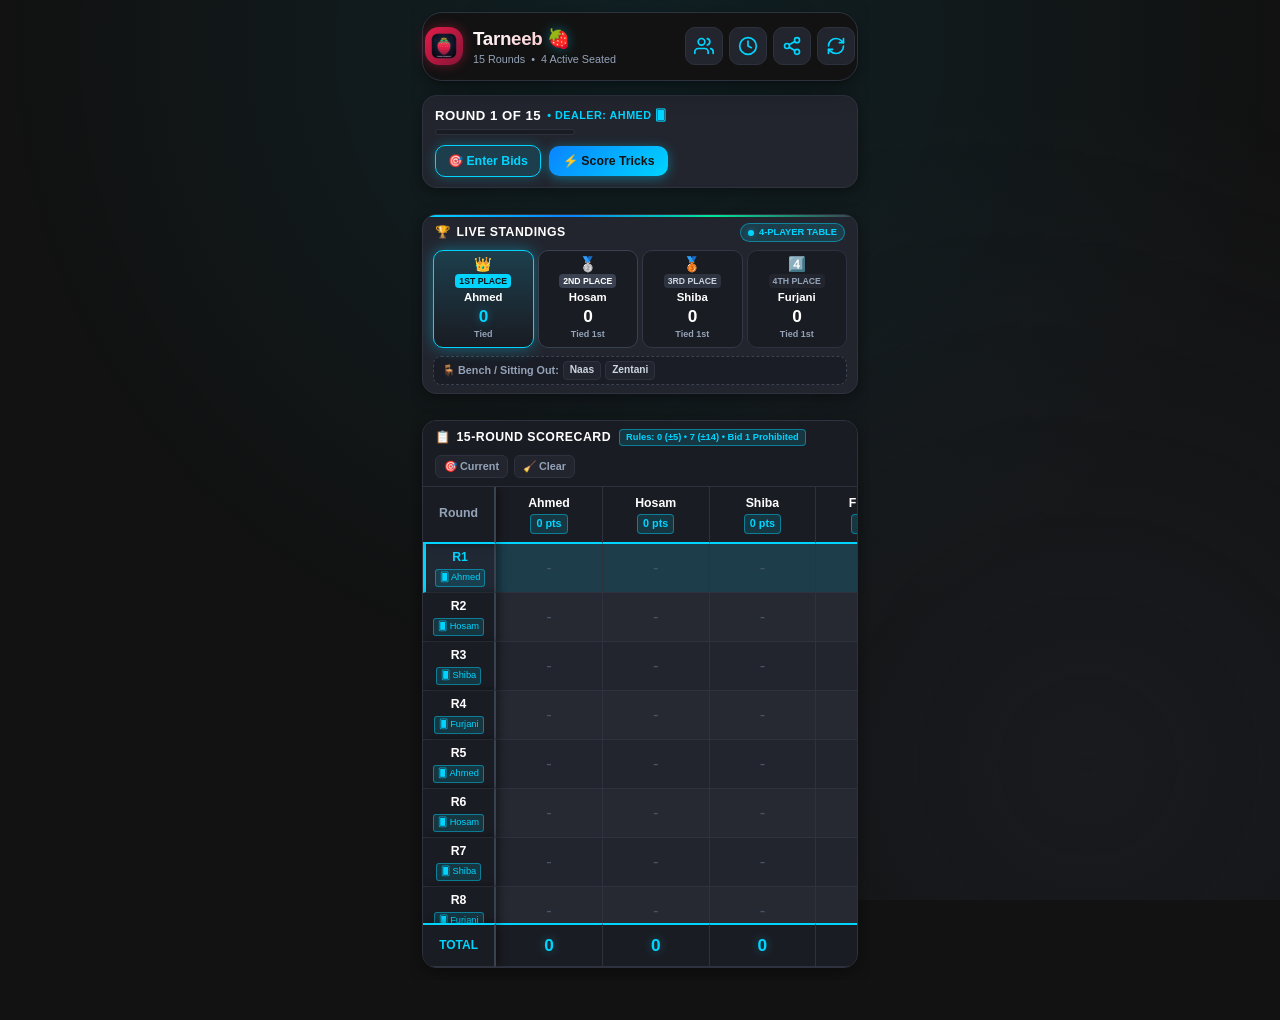
==== public-scoreboard.html @ 37506ef5 "Update public-scoreboard.html (Strawberry Tarneeb PWA & Scoreboard)" ====
<!DOCTYPE html>
<html lang="en">
<head>
  <meta charset="UTF-8">
  <meta name="viewport" content="width=device-width, initial-scale=1.0, maximum-scale=1.0, user-scalable=no, viewport-fit=cover">
  <meta name="theme-color" content="#121212">
  <meta name="description" content="Standalone 24/7 client-side digital scorecard for Strawberry Tarneeb with 4-player active seating, pre-round bidding, and custom Tarneeb scoring rules.">
  
  <!-- Apple Touch & PWA Meta -->
  <meta name="apple-mobile-web-app-capable" content="yes">
  <meta name="apple-mobile-web-app-status-bar-style" content="black-translucent">
  <meta name="apple-mobile-web-app-title" content="Tarneeb 🍓">
  <link rel="apple-touch-icon" href="icon-192.png">
  <link rel="icon" type="image/svg+xml" href="icon.svg">
  <link rel="icon" type="image/png" sizes="192x192" href="icon-192.png">
  <link rel="manifest" href="manifest.webmanifest">
  
  <title>Strawberry Tarneeb — Standalone Scoreboard (24/7)</title>
  <link rel="stylesheet" href="styles.css">
  <link rel="stylesheet" href="public-scoreboard.css">
</head>
<body>

  <!-- Fullscreen Confetti Canvas -->
  <canvas id="confettiCanvas" class="winner-celebration-canvas"></canvas>

  <div class="app-container">

    <!-- ======================================================================
         STANDALONE IN-PERSON SCOREBOARD VIEW
         ====================================================================== -->
    <div id="viewScoreboard" class="mode-view">

      <!-- Top App Header -->
      <header class="app-header">
        <div class="brand-wrapper">
          <div class="brand-icon">
            <img src="icon.svg" alt="Strawberry Tarneeb Logo">
          </div>
          <div>
            <h1 class="brand-title">Tarneeb <span class="brand-strawberry">🍓</span></h1>
            <p class="brand-subtitle">
              <span>15 Rounds</span>
              <span>•</span>
              <span id="playerCountTag">4 Active Players</span>
            </p>
          </div>
        </div>

        <div class="header-actions">
          <button id="btnOpenPlayers" class="btn-icon" title="Roster & Table Selection" aria-label="Roster & Table Selection">
            <svg width="20" height="20" viewBox="0 0 24 24" fill="none" stroke="currentColor" stroke-width="2" stroke-linecap="round" stroke-linejoin="round">
              <path d="M17 21v-2a4 4 0 0 0-4-4H5a4 4 0 0 0-4 4v2"></path>
              <circle cx="9" cy="7" r="4"></circle>
              <path d="M23 21v-2a4 4 0 0 0-3-3.87"></path>
              <path d="M16 3.13a4 4 0 0 1 0 7.75"></path>
            </svg>
          </button>
          <button id="btnOpenHistory" class="btn-icon" title="Match History" aria-label="Match History">
            <svg width="20" height="20" viewBox="0 0 24 24" fill="none" stroke="currentColor" stroke-width="2" stroke-linecap="round" stroke-linejoin="round">
              <circle cx="12" cy="12" r="10"></circle>
              <polyline points="12 6 12 12 16 14"></polyline>
            </svg>
          </button>
          <button id="btnShareGame" class="btn-icon" title="Share Standings" aria-label="Share Standings">
            <svg width="20" height="20" viewBox="0 0 24 24" fill="none" stroke="currentColor" stroke-width="2" stroke-linecap="round" stroke-linejoin="round">
              <circle cx="18" cy="5" r="3"></circle>
              <circle cx="6" cy="12" r="3"></circle>
              <circle cx="18" cy="19" r="3"></circle>
              <line x1="8.59" y1="13.51" x2="15.42" y2="17.49"></line>
              <line x1="15.41" y1="6.51" x2="8.59" y2="10.49"></line>
            </svg>
          </button>
          <button id="btnNewGame" class="btn-icon" style="color: #00D4FF;" title="New Match" aria-label="New Match">
            <svg width="20" height="20" viewBox="0 0 24 24" fill="none" stroke="currentColor" stroke-width="2" stroke-linecap="round" stroke-linejoin="round">
              <path d="M3 12a9 9 0 0 1 9-9 9.75 9.75 0 0 1 6.74 2.74L21 8"></path>
              <path d="M21 3v5h-5"></path>
              <path d="M21 12a9 9 0 0 1-9 9 9.75 9.75 0 0 1-6.74-2.74L3 16"></path>
              <path d="M8 16H3v5"></path>
            </svg>
          </button>
        </div>
      </header>

      <!-- PWA Install Banner -->
      <div id="pwaBanner" class="pwa-banner" style="display: none;">
        <div class="pwa-banner-text">
          <strong>Install Strawberry Tarneeb</strong>
          <span>Add to Home Screen for instant offline play at the card table!</span>
        </div>
        <button id="btnInstallPwa" class="btn-install">Install App</button>
      </div>

      <!-- Status Strip: Progress, Dealer & Fast Round Trigger -->
      <section class="status-strip">
        <div class="progress-info">
          <div class="progress-label">
            <span id="activeRoundLabel">Round 1 of 15</span>
            <span id="dealerInfoTag" style="font-size: 0.72rem; color: #00D4FF; font-weight: normal;">• Dealer: Ahmed 🂠</span>
          </div>
          <div class="progress-bar-wrap">
            <div id="roundProgressBar" class="progress-bar-fill"></div>
          </div>
        </div>
        <div class="strip-actions">
          <button id="btnTriggerBidding" class="btn-bid-action">
            <span>🎯 Enter Bids</span>
          </button>
          <button id="btnTriggerScoring" class="btn-fast-entry">
            <span>⚡ Score Tricks</span>
          </button>
        </div>
      </section>

      <!-- Dynamic Live Leaderboard Card -->
      <section class="leaderboard-card">
        <div class="leaderboard-header">
          <h2 class="card-title">
            <span>🏆</span>
            <span>Live Standings</span>
          </h2>
          <span class="live-indicator">
            <span class="live-dot"></span>
            <span>4-PLAYER TABLE</span>
          </span>
        </div>

        <!-- Top 4 Podium Cards (1st Gold, 2nd Silver, 3rd Bronze, 4th Slate) -->
        <div id="podiumContainer" class="podium-grid four-players">
          <!-- Injected via JavaScript -->
        </div>

        <!-- Bench / Sitting Out Players Strip -->
        <div id="benchContainer" class="bench-strip">
          <!-- Injected via JavaScript -->
        </div>
      </section>

      <!-- Scoreboard Matrix Table Card -->
      <section class="table-card">
        <div class="table-card-header">
          <div style="display: flex; align-items: center; gap: 8px;">
            <h2 class="card-title" style="font-size: 0.88rem;">
              <span>📋</span>
              <span>15-Round Scorecard</span>
            </h2>
            <span class="rules-hint-tag" title="Exact scoring rules: Bid 0 (+5/-5), Bid 7 (+14/-14), Others (+Bid/-Bid)">Rules: 0 (±5) • 7 (±14) • Bid 1 Prohibited</span>
          </div>
          <div class="table-controls">
            <button id="btnScrollToActive" class="btn-subtle" title="Jump to current active round">
              🎯 Current
            </button>
            <button id="btnClearRound" class="btn-subtle" title="Clear scores in active round">
              🧹 Clear
            </button>
          </div>
        </div>

        <div class="table-scroll-wrap scorecard-table-wrapper table-responsive" id="tableScrollContainer">
          <table class="scoreboard-table" id="scoreboardTable">
            <thead>
              <tr id="tableHeaderRow">
                <th class="col-round">Round</th>
                <!-- 4 Active Player columns injected dynamically -->
              </tr>
            </thead>
            <tbody id="tableBody">
              <!-- 15 Rows injected dynamically -->
            </tbody>
            <tfoot>
              <tr id="tableFooterRow">
                <td class="col-round">TOTAL</td>
                <!-- 4 Player sums injected dynamically -->
              </tr>
            </tfoot>
          </table>
        </div>
      </section>

    </div> <!-- /viewScoreboard -->

  </div> <!-- /app-container -->

  <!-- ==========================================================================
       MODAL: Pre-Round Bidding Phase
       ========================================================================== -->
  <div id="modalBidding" class="modal-overlay" role="dialog" aria-modal="true">
    <div class="modal-content modal-bidding-content">
      <div class="modal-header">
        <h3 class="modal-title">
          <span>🎯</span>
          <span id="biddingModalRoundTitle">Round 1 Bidding</span>
        </h3>
        <button class="modal-close" id="btnCloseBiddingModal">&times;</button>
      </div>
      <div class="modal-body">
        <div class="phase-info-banner">
          <div class="phase-dealer-wrap">
            <span class="dealer-crown">🂠</span>
            <span id="biddingModalDealer">Dealer: Ahmed</span>
          </div>
          <div class="phase-note">
            <span class="prohibit-badge">⚠️ Bid 1 is PROHIBITED</span>
            <span>Allowed: 0, or 2 to 13</span>
          </div>
        </div>

        <!-- 4 Active Players Bidding List -->
        <div id="biddingPlayerList" class="bidding-player-list">
          <!-- Injected via JS -->
        </div>
      </div>
      <div class="modal-footer">
        <button id="btnSaveBidsAndPlay" class="btn-primary">Confirm Bids & Play &rarr;</button>
        <button id="btnBiddingDone" class="btn-secondary">Save</button>
      </div>
    </div>
  </div>

  <!-- ==========================================================================
       MODAL: Tricks Entry & Scoring Phase
       ========================================================================== -->
  <div id="modalScoring" class="modal-overlay" role="dialog" aria-modal="true">
    <div class="modal-content">
      <div class="modal-header">
        <h3 class="modal-title">
          <span>⚡</span>
          <span id="scoringModalRoundTitle">Round 1 Tricks & Scoring</span>
        </h3>
        <button class="modal-close" id="btnCloseScoringModal">&times;</button>
      </div>
      <div class="modal-body">
        <!-- Round Switcher Bar -->
        <div class="round-selector-bar">
          <button id="btnPrevRound" class="round-nav-btn" aria-label="Previous Round">&larr;</button>
          <div class="round-selector-title">
            <h3 id="scoringModalRoundNum">Round 1</h3>
            <span id="scoringModalDealer">Dealer: Ahmed 🂠</span>
          </div>
          <button id="btnNextRound" class="round-nav-btn" aria-label="Next Round">&rarr;</button>
        </div>

        <!-- Tricks Counter Strip -->
        <div class="tricks-total-strip">
          <span>Total Tricks Played:</span>
          <span id="tricksTotalBadge" class="tricks-badge num">0 / 13</span>
          <span id="tricksStatusIcon">⏳</span>
        </div>

        <!-- Player Scoring Rows -->
        <div id="scoringPlayerList" class="scoring-player-list">
          <!-- Injected via JS -->
        </div>

        <!-- Quick Numerical Numpad Pills for active focused player -->
        <div class="scoring-help-note">
          <span>Exact Rules: Bid 0 = <strong>±5</strong> • Bid 7 = <strong>±14</strong> • General = <strong>±Bid</strong></span>
        </div>
      </div>
      <div class="modal-footer">
        <button id="btnBackToBidding" class="btn-secondary" style="font-size: 0.82rem;">Edit Bids</button>
        <button id="btnSaveScoring" class="btn-primary">Save & Next Round &rarr;</button>
      </div>
    </div>
  </div>

  <!-- ==========================================================================
       MODAL: Table Roster & 4-Player Selection
       ========================================================================== -->
  <div id="modalPlayers" class="modal-overlay" role="dialog" aria-modal="true">
    <div class="modal-content">
      <div class="modal-header">
        <h3 class="modal-title">
          <span>👥</span>
          <span>Table & Roster (4 Players)</span>
        </h3>
        <button class="modal-close" id="btnClosePlayersModal">&times;</button>
      </div>
      <div class="modal-body">
        <div class="roster-instruction-box">
          <p>
            Choose <strong>exactly 4 active players</strong> seated at the table for this match.
            The remaining players stay on the <strong>Bench / Sitting Out</strong> with their stats preserved.
          </p>
          <div id="activeCounterPill" class="active-counter-pill">
            Active: <span id="activeCountNum">4</span> / 4 Players
          </div>
        </div>

        <!-- Section: Active Table Players -->
        <div class="roster-section-title">
          <span>🂠 Active Table Players (Seated 1 to 4)</span>
        </div>
        <div id="activePlayersList" class="player-list-manage">
          <!-- Injected via JS -->
        </div>

        <!-- Section: Bench Players -->
        <div class="roster-section-title" style="margin-top: 14px;">
          <span>🪑 Sitting Out / Bench (Preserved)</span>
        </div>
        <div id="benchPlayersList" class="player-list-manage">
          <!-- Injected via JS -->
        </div>

        <!-- Add new player to roster -->
        <div class="add-player-box" style="margin-top: 14px;">
          <input type="text" id="newPlayerNameInput" class="player-name-input" placeholder="Add new person to roster..." maxlength="16">
          <button id="btnAddPlayer" class="btn-secondary" style="padding: 8px 14px;">+ Add</button>
        </div>
      </div>
      <div class="modal-footer">
        <button id="btnResetDefaultPlayers" class="btn-secondary" style="font-size: 0.8rem;">Reset Default Group</button>
        <button id="btnSaveRoster" class="btn-primary">Confirm Table (4)</button>
      </div>
    </div>
  </div>

  <!-- ==========================================================================
       MODAL: New Game Confirmation
       ========================================================================== -->
  <div id="modalNewGame" class="modal-overlay" role="dialog" aria-modal="true">
    <div class="modal-content">
      <div class="modal-header">
        <h3 class="modal-title" style="color: #00D4FF;">
          <span>🔄</span>
          <span>Start New Match?</span>
        </h3>
        <button class="modal-close" id="btnCloseNewGameModal">&times;</button>
      </div>
      <div class="modal-body">
        <p style="font-size: 0.9rem; color: #fff; line-height: 1.5;">
          Are you sure you want to start a new 15-round match? You can save the current game to <strong>Match History</strong> before resetting scores.
        </p>
        <label style="display: flex; align-items: center; gap: 8px; font-size: 0.85rem; color: #cbd5e1; cursor: pointer; margin-top: 8px;">
          <input type="checkbox" id="chkArchiveBeforeReset" checked style="width: 18px; height: 18px; accent-color: var(--electric-blue, #00D4FF);">
          <span>Archive current match to Match History</span>
        </label>
        <label style="display: flex; align-items: center; gap: 8px; font-size: 0.85rem; color: #cbd5e1; cursor: pointer;">
          <input type="checkbox" id="chkKeepActivePlayers" checked style="width: 18px; height: 18px; accent-color: var(--electric-blue, #00D4FF);">
          <span>Keep same 4 active players seated</span>
        </label>
      </div>
      <div class="modal-footer">
        <button id="btnConfirmNewGame" class="btn-primary" style="background: linear-gradient(135deg, #0A84FF, #00D4FF); color: #121212;">Start New Match</button>
        <button id="btnCancelNewGame" class="btn-secondary">Cancel</button>
      </div>
    </div>
  </div>

  <!-- ==========================================================================
       MODAL: Match History
       ========================================================================== -->
  <div id="modalHistory" class="modal-overlay" role="dialog" aria-modal="true">
    <div class="modal-content">
      <div class="modal-header">
        <h3 class="modal-title">
          <span>📜</span>
          <span>Match History</span>
        </h3>
        <button class="modal-close" id="btnCloseHistoryModal">&times;</button>
      </div>
      <div class="modal-body">
        <div id="historyListContainer">
          <!-- Injected via JS -->
        </div>
      </div>
      <div class="modal-footer">
        <button id="btnClearAllHistory" class="btn-secondary" style="color: #FF4D6D; border-color: rgba(255, 77, 109, 0.3); font-size: 0.8rem;">Clear All History</button>
        <button id="btnCloseHistoryFooter" class="btn-secondary">Close</button>
      </div>
    </div>
  </div>

  <!-- ==========================================================================
       MODAL: Match Completed Celebration
       ========================================================================== -->
  <div id="modalVictory" class="modal-overlay" role="dialog" aria-modal="true">
    <div class="modal-content" style="text-align: center;">
      <div class="modal-header" style="justify-content: center; position: relative;">
        <h3 class="modal-title" style="color: #00D4FF;">
          <span>🎉 MATCH COMPLETED! 🎉</span>
        </h3>
        <button class="modal-close" id="btnCloseVictoryModal" style="position: absolute; right: 12px;">&times;</button>
      </div>
      <div class="modal-body" style="align-items: center; gap: 14px; padding: 24px 16px;">
        <div style="font-size: 3.5rem; line-height: 1;">👑</div>
        <div>
          <span style="font-size: 0.8rem; text-transform: uppercase; letter-spacing: 1.5px; color: #00D4FF; font-weight: 800;">Strawberry Tarneeb Champion</span>
          <h2 id="victoryWinnerName" style="font-size: 1.8rem; font-weight: 900; color: #fff; margin-top: 4px;">Player Name</h2>
          <p id="victoryScore" style="font-size: 1.2rem; font-weight: 800; color: #00D4FF; margin-top: 2px;">Total Score: 0</p>
        </div>
        <div id="victoryPodiumList" style="width: 100%; display: flex; flex-direction: column; gap: 6px; margin-top: 8px;">
          <!-- Podiums -->
        </div>
      </div>
      <div class="modal-footer">
        <button id="btnVictoryShare" class="btn-primary">📤 Share Result</button>
        <button id="btnVictoryNewGame" class="btn-secondary">Start Next Game</button>
      </div>
    </div>
  </div>

  <!-- Toast Notice -->
  <div id="toastNotice" class="toast-notice">
    <span id="toastIcon">✓</span>
    <span id="toastMessage">Scores saved!</span>
  </div>

  <!-- Scoreboard Engine Script (100% Client-Side LocalStorage) -->
  <script src="app.js"></script>
</body>
</html>
---- styles.css ----
/* ==========================================================================
   Strawberry Tarneeb Scoreboard - Mobile-First Stylesheet
   Theme: Luxury Dark Card Game with Crimson & Strawberry Accents
   Rules: 4-Player Table, Pre-Round Bidding (No 1), Exact Scoring (0: ±5, 7: ±14, General: ±Bid)
   ========================================================================== */

:root {
  --bg-primary: #070b14;
  --bg-secondary: #0e1526;
  --bg-card: #141d33;
  --bg-card-hover: #1a2642;
  --bg-input: #0a0f1d;
  
  --border-subtle: #1e293b;
  --border-glow: rgba(225, 29, 72, 0.35);
  
  --crimson-500: #f43f5e;
  --crimson-600: #e11d48;
  --crimson-700: #be123c;
  --crimson-900: #881337;
  --crimson-glow: rgba(225, 29, 72, 0.4);
  
  --cyan-500: #06b6d4;
  --cyan-600: #0891b2;
  --cyan-glow: rgba(6, 182, 212, 0.35);

  --emerald-500: #10b981;
  --emerald-600: #059669;
  
  --gold-primary: #f59e0b;
  --gold-glow: rgba(245, 158, 11, 0.4);
  --silver-primary: #94a3b8;
  --bronze-primary: #d97706;
  
  --text-white: #f8fafc;
  --text-muted: #94a3b8;
  --text-dim: #64748b;
  
  --radius-sm: 8px;
  --radius-md: 14px;
  --radius-lg: 20px;
  --radius-full: 9999px;
  
  --shadow-card: 0 8px 24px -4px rgba(0, 0, 0, 0.5), 0 2px 6px -2px rgba(0, 0, 0, 0.3);
  --shadow-glow: 0 0 20px rgba(225, 29, 72, 0.25);
  
  --font-family: -apple-system, BlinkMacSystemFont, "Segoe UI", Roboto, "Helvetica Neue", Arial, sans-serif;
  --transition-fast: 0.15s ease;
  --transition-normal: 0.25s ease;
}

* {
  box-sizing: border-box;
  margin: 0;
  padding: 0;
  -webkit-tap-highlight-color: transparent;
}

html, body {
  width: 100%;
  min-height: 100%;
  background-color: var(--bg-primary);
  color: var(--text-white);
  font-family: var(--font-family);
  font-size: 15px;
  line-height: 1.45;
  overflow-x: hidden;
  user-select: none;
  -webkit-user-select: none;
}

/* Card suit background subtle watermark */
body::before {
  content: "";
  position: fixed;
  top: 0;
  left: 0;
  right: 0;
  bottom: 0;
  background-image: radial-gradient(circle at 50% 10%, rgba(225, 29, 72, 0.08) 0%, transparent 60%),
                    radial-gradient(circle at 85% 80%, rgba(30, 41, 59, 0.25) 0%, transparent 50%);
  pointer-events: none;
  z-index: 0;
}

.num, input[type="number"], .score, .rank-badge {
  font-variant-numeric: tabular-nums;
}

/* Container */
.app-container {
  position: relative;
  z-index: 1;
  width: 100%;
  max-width: 480px;
  margin: 0 auto;
  min-height: 100vh;
  padding: 0 0 40px 0;
  display: flex;
  flex-direction: column;
  box-sizing: border-box;
  overflow-x: hidden;
}

/* Mode Views */
.mode-view {
  width: 100%;
  box-sizing: border-box;
}

.mode-view.hidden-mode,
#viewScoreboard[style*="display: none"],
#viewOnlineGame[style*="display: none"] {
  display: none !important;
}

/* Mode 1: Main Scoreboard Container (Vertical Flow) */
#viewScoreboard {
  display: flex;
  flex-direction: column;
  width: 100%;
  max-width: 480px;
  margin: 0 auto;
  min-height: 100vh;
  padding: 12px;
  box-sizing: border-box;
  gap: 14px;
  overflow-x: hidden;
}

/* Mode 2: Online Card Game Container */
#viewOnlineGame {
  display: flex;
  flex-direction: column;
  width: 100%;
  max-width: 480px;
  margin: 0 auto;
  padding: 12px;
  box-sizing: border-box;
  gap: 12px;
  overflow-x: hidden;
}

/* Ensure all child cards stack vertically at 100% width in single scrollable column */
#viewScoreboard > *,
.app-header,
.pwa-banner,
.status-strip,
.leaderboard-card,
.table-card {
  width: 100% !important;
  max-width: 100% !important;
  box-sizing: border-box !important;
  flex-shrink: 0;
  margin-left: 0;
  margin-right: 0;
}

/* Top App Header */
.app-header {
  display: flex;
  align-items: center;
  justify-content: space-between;
  padding: 10px 14px;
  background: var(--bg-card);
  border: 1px solid var(--border-subtle);
  border-radius: var(--radius-lg);
  box-shadow: var(--shadow-card);
  position: relative;
  z-index: 100;
  pointer-events: auto;
}

.brand-wrapper {
  display: flex;
  align-items: center;
  gap: 10px;
}

.brand-icon {
  width: 38px;
  height: 38px;
  display: flex;
  align-items: center;
  justify-content: center;
  background: linear-gradient(135deg, var(--crimson-600), var(--crimson-900));
  border-radius: var(--radius-md);
  box-shadow: 0 0 12px var(--crimson-glow);
}

.brand-icon img {
  width: 26px;
  height: 26px;
}

.brand-title {
  font-size: 1.15rem;
  font-weight: 800;
  letter-spacing: -0.3px;
  background: linear-gradient(135deg, #ffffff, #fda4af);
  -webkit-background-clip: text;
  -webkit-text-fill-color: transparent;
}

.brand-strawberry {
  display: inline-block;
  -webkit-text-fill-color: initial;
  -webkit-background-clip: initial;
  background: none;
  font-style: normal;
}

.brand-subtitle {
  font-size: 0.72rem;
  font-weight: 500;
  color: var(--text-muted);
  display: flex;
  align-items: center;
  gap: 6px;
}

.header-actions {
  display: flex;
  align-items: center;
  gap: 6px;
  flex-shrink: 0;
  position: relative;
  z-index: 101;
  pointer-events: auto;
}

.btn-icon {
  width: 38px;
  height: 38px;
  border-radius: var(--radius-md);
  background: var(--bg-secondary);
  border: 1px solid var(--border-subtle);
  color: var(--text-white);
  display: inline-flex;
  align-items: center;
  justify-content: center;
  cursor: pointer;
  transition: all var(--transition-fast);
}

.btn-icon:hover {
  background: var(--bg-card-hover);
  border-color: var(--crimson-600);
  transform: translateY(-1px);
}

.btn-icon:active {
  transform: translateY(1px);
}

/* Status Strip: Round Progress & Action Buttons */
.status-strip {
  display: flex;
  flex-wrap: wrap;
  align-items: center;
  justify-content: space-between;
  background: linear-gradient(90deg, #161f36, #1a2238);
  border: 1px solid rgba(225, 29, 72, 0.25);
  border-radius: var(--radius-md);
  padding: 10px 14px;
  box-shadow: 0 4px 14px rgba(0,0,0,0.3);
  gap: 10px;
}

.progress-info {
  display: flex;
  flex-direction: column;
  gap: 4px;
  min-width: 170px;
}

.progress-label {
  font-size: 0.78rem;
  font-weight: 700;
  text-transform: uppercase;
  letter-spacing: 0.5px;
  color: var(--crimson-500);
  display: flex;
  align-items: center;
  gap: 6px;
}

.progress-bar-wrap {
  width: 140px;
  height: 6px;
  background: var(--bg-primary);
  border-radius: var(--radius-full);
  overflow: hidden;
}

.progress-bar-fill {
  height: 100%;
  width: 0%;
  background: linear-gradient(90deg, var(--crimson-500), #fb7185);
  border-radius: var(--radius-full);
  transition: width 0.3s ease;
}

.strip-actions {
  display: flex;
  align-items: center;
  gap: 8px;
  flex-wrap: wrap;
}

.btn-bid-action {
  display: inline-flex;
  align-items: center;
  gap: 6px;
  padding: 8px 14px;
  background: linear-gradient(135deg, var(--cyan-600), #0284c7);
  border: 1px solid #7dd3fc55;
  border-radius: var(--radius-full);
  color: #fff;
  font-size: 0.82rem;
  font-weight: 700;
  cursor: pointer;
  box-shadow: 0 0 12px var(--cyan-glow);
  transition: all var(--transition-fast);
}

.btn-bid-action:hover {
  filter: brightness(1.1);
  transform: translateY(-1px);
}

.btn-fast-entry {
  display: inline-flex;
  align-items: center;
  gap: 6px;
  padding: 8px 14px;
  background: linear-gradient(135deg, var(--crimson-600), var(--crimson-700));
  border: 1px solid #fda4af44;
  border-radius: var(--radius-full);
  color: #fff;
  font-size: 0.82rem;
  font-weight: 700;
  cursor: pointer;
  box-shadow: 0 0 14px var(--crimson-glow);
  transition: all var(--transition-fast);
}

.btn-fast-entry:hover {
  filter: brightness(1.1);
  transform: translateY(-1px);
}

/* ==========================================================================
   DYNAMIC LIVE LEADERBOARD (4 PLAYERS + BENCH)
   ========================================================================== */
.leaderboard-card {
  background: var(--bg-card);
  border: 1px solid var(--border-subtle);
  border-radius: var(--radius-lg);
  padding: 14px;
  box-shadow: var(--shadow-card);
  display: flex;
  flex-direction: column;
  gap: 12px;
  position: relative;
  overflow: hidden;
}

.leaderboard-card::before {
  content: "";
  position: absolute;
  top: 0;
  left: 0;
  right: 0;
  height: 3px;
  background: linear-gradient(90deg, #f59e0b, #e11d48, #06b6d4, #10b981);
}

.leaderboard-header {
  display: flex;
  align-items: center;
  justify-content: space-between;
}

.card-title {
  font-size: 0.95rem;
  font-weight: 800;
  text-transform: uppercase;
  letter-spacing: 0.8px;
  color: var(--text-white);
  display: flex;
  align-items: center;
  gap: 6px;
}

.live-indicator {
  display: inline-flex;
  align-items: center;
  gap: 5px;
  font-size: 0.7rem;
  font-weight: 700;
  color: #4ade80;
  background: rgba(34, 197, 94, 0.12);
  border: 1px solid rgba(34, 197, 94, 0.3);
  padding: 2px 8px;
  border-radius: var(--radius-full);
}

.live-dot {
  width: 6px;
  height: 6px;
  background: #22c55e;
  border-radius: 50%;
  animation: pulseDot 1.8s infinite;
}

@keyframes pulseDot {
  0% { opacity: 0.4; transform: scale(0.9); }
  50% { opacity: 1; transform: scale(1.2); }
  100% { opacity: 0.4; transform: scale(0.9); }
}

/* 4-Player Podium Grid */
.podium-grid.four-players {
  display: grid;
  grid-template-columns: repeat(4, 1fr);
  align-items: end;
  gap: 6px;
  padding-top: 4px;
}

@media (max-width: 600px) {
  .podium-grid.four-players {
    grid-template-columns: 1fr 1fr;
    gap: 8px;
  }
}

.podium-item {
  display: flex;
  flex-direction: column;
  align-items: center;
  background: var(--bg-secondary);
  border-radius: var(--radius-md);
  padding: 10px 6px;
  border: 1px solid var(--border-subtle);
  position: relative;
  transition: transform var(--transition-normal);
}

.podium-item.first {
  background: linear-gradient(180deg, #242217 0%, #161c2e 100%);
  border-color: rgba(245, 158, 11, 0.6);
  box-shadow: 0 0 20px var(--gold-glow);
  transform: translateY(-4px);
}

.podium-item.second {
  background: linear-gradient(180deg, #1b212e 0%, #131929 100%);
  border-color: rgba(148, 163, 184, 0.4);
}

.podium-item.third {
  background: linear-gradient(180deg, #231c19 0%, #131929 100%);
  border-color: rgba(217, 119, 6, 0.4);
}

.podium-item.fourth {
  background: linear-gradient(180deg, #151a28 0%, #0d1322 100%);
  border-color: rgba(100, 116, 139, 0.3);
}

.podium-badge {
  font-size: 1.15rem;
  line-height: 1;
  margin-bottom: 4px;
}

.podium-rank-tag {
  font-size: 0.65rem;
  font-weight: 800;
  text-transform: uppercase;
  padding: 2px 7px;
  border-radius: var(--radius-full);
  margin-bottom: 5px;
}

.podium-item.first .podium-rank-tag {
  background: #f59e0b;
  color: #451a03;
}

.podium-item.second .podium-rank-tag {
  background: #94a3b8;
  color: #0f172a;
}

.podium-item.third .podium-rank-tag {
  background: #d97706;
  color: #451a03;
}

.podium-item.fourth .podium-rank-tag {
  background: #475569;
  color: #f1f5f9;
}

.podium-name {
  font-size: 0.9rem;
  font-weight: 700;
  color: #fff;
  text-align: center;
  max-width: 100%;
  white-space: nowrap;
  overflow: hidden;
  text-overflow: ellipsis;
}

.podium-score {
  font-size: 1.35rem;
  font-weight: 900;
  margin-top: 2px;
  letter-spacing: -0.5px;
}

.podium-item.first .podium-score {
  color: #fde047;
}

.podium-item.second .podium-score {
  color: #f1f5f9;
}

.podium-item.third .podium-score {
  color: #fed7aa;
}

.podium-item.fourth .podium-score {
  color: #94a3b8;
}

.podium-gap {
  font-size: 0.65rem;
  font-weight: 600;
  color: var(--text-dim);
  margin-top: 2px;
}

/* Bench Strip */
.bench-strip {
  display: flex;
  align-items: center;
  gap: 8px;
  background: rgba(15, 23, 42, 0.6);
  border: 1px dashed #334155;
  border-radius: var(--radius-md);
  padding: 8px 12px;
  font-size: 0.8rem;
  color: var(--text-muted);
  flex-wrap: wrap;
}

.bench-title {
  font-weight: 700;
  color: #cbd5e1;
  display: flex;
  align-items: center;
  gap: 5px;
}

.bench-pill {
  background: #1e293b;
  border: 1px solid #334155;
  padding: 2px 8px;
  border-radius: var(--radius-full);
  font-weight: 600;
  color: #94a3b8;
}

/* ==========================================================================
   SCOREBOARD MATRIX TABLE
   ========================================================================== */
.table-card {
  background: var(--bg-card);
  border: 1px solid var(--border-subtle);
  border-radius: var(--radius-lg);
  box-shadow: var(--shadow-card);
  overflow: hidden;
  display: flex;
  flex-direction: column;
  min-width: 0;
}

.table-card-header {
  display: flex;
  align-items: center;
  justify-content: space-between;
  padding: 12px 14px;
  border-bottom: 1px solid var(--border-subtle);
  background: var(--bg-secondary);
  flex-wrap: wrap;
  gap: 8px;
}

.rules-hint-tag {
  font-size: 0.68rem;
  background: rgba(225, 29, 72, 0.15);
  border: 1px solid rgba(225, 29, 72, 0.3);
  color: #fda4af;
  padding: 2px 7px;
  border-radius: var(--radius-full);
  font-weight: 600;
}

.table-controls {
  display: flex;
  align-items: center;
  gap: 6px;
}

.btn-subtle {
  font-size: 0.75rem;
  font-weight: 600;
  padding: 5px 10px;
  border-radius: var(--radius-sm);
  background: var(--bg-card);
  color: var(--text-muted);
  border: 1px solid var(--border-subtle);
  cursor: pointer;
  display: inline-flex;
  align-items: center;
  gap: 5px;
}

.btn-subtle:hover {
  color: #fff;
  border-color: var(--crimson-600);
}

.table-scroll-wrap,
.scorecard-table-wrapper,
.table-responsive,
#tableScrollContainer,
#scorecardTableContainer {
  overflow-x: auto !important;
  -webkit-overflow-scrolling: touch;
  max-width: 100% !important;
  display: block;
  width: 100%;
  max-height: 520px;
  overflow-y: auto;
  min-width: 0;
}

.scoreboard-table {
  width: 100%;
  border-collapse: separate;
  border-spacing: 0;
  font-size: 0.85rem;
  min-width: 520px;
}

/* Sticky Header Row */
.scoreboard-table thead th {
  position: sticky;
  top: 0;
  z-index: 10;
  background: #111728;
  color: var(--text-muted);
  font-weight: 700;
  text-align: center;
  padding: 10px 8px;
  border-bottom: 2px solid var(--crimson-700);
  border-right: 1px solid var(--border-subtle);
}

.player-header-wrap {
  display: flex;
  flex-direction: column;
  align-items: center;
  gap: 2px;
}

.player-header-name {
  color: #fff;
  font-weight: 700;
  font-size: 0.92rem;
  white-space: nowrap;
}

.player-header-total {
  font-size: 0.75rem;
  font-weight: 800;
  color: var(--crimson-500);
  background: rgba(225, 29, 72, 0.15);
  padding: 1px 6px;
  border-radius: var(--radius-full);
}

/* Sticky First Column */
.scoreboard-table td.col-round,
.scoreboard-table th.col-round {
  position: sticky;
  left: 0;
  z-index: 8;
  background: #101626;
  width: 82px;
  min-width: 82px;
  max-width: 90px;
  text-align: center;
  border-right: 2px solid var(--border-subtle);
}

.scoreboard-table thead th.col-round {
  z-index: 20;
}

.round-info-cell {
  display: flex;
  flex-direction: column;
  align-items: center;
  justify-content: center;
  gap: 2px;
}

.round-num-label {
  font-weight: 800;
  color: var(--text-white);
  font-size: 0.82rem;
}

.dealer-tag {
  font-size: 0.65rem;
  color: #fbbf24;
  background: rgba(245, 158, 11, 0.15);
  border-radius: 4px;
  padding: 1px 4px;
  white-space: nowrap;
  max-width: 74px;
  overflow: hidden;
  text-overflow: ellipsis;
}

.scoreboard-table tbody tr {
  transition: background-color var(--transition-fast);
}

.scoreboard-table tbody tr:nth-child(even) {
  background-color: rgba(255, 255, 255, 0.015);
}

.scoreboard-table tbody tr:hover {
  background-color: var(--bg-card-hover);
}

.scoreboard-table tbody tr.active-round {
  background-color: rgba(225, 29, 72, 0.12);
}

.scoreboard-table tbody tr.active-round .col-round {
  background-color: #1a1528;
  border-left: 3px solid var(--crimson-500);
}

.scoreboard-table td {
  padding: 6px 4px;
  border-bottom: 1px solid rgba(255, 255, 255, 0.05);
  border-right: 1px solid rgba(255, 255, 255, 0.05);
  text-align: center;
  cursor: pointer;
}

/* Rich Score Cells */
.table-score-cell {
  display: flex;
  flex-direction: column;
  align-items: center;
  justify-content: center;
  min-height: 40px;
  border-radius: var(--radius-sm);
  padding: 4px;
  transition: all var(--transition-fast);
}

.table-score-cell:hover {
  background: rgba(255, 255, 255, 0.05);
}

.cell-score-num {
  font-size: 1.05rem;
  font-weight: 900;
}

.cell-score-num.pos {
  color: #4ade80;
}

.cell-score-num.neg {
  color: #f43f5e;
}

.cell-sub-detail {
  font-size: 0.68rem;
  color: var(--text-dim);
  font-weight: 600;
}

.cell-bid-only {
  font-size: 0.8rem;
  font-weight: 800;
  color: #38bdf8;
  background: rgba(14, 165, 233, 0.15);
  padding: 2px 8px;
  border-radius: var(--radius-full);
}

.cell-empty-dash {
  color: #475569;
  font-size: 1.1rem;
}

/* Sticky Total Footer Row */
.scoreboard-table tfoot td {
  position: sticky;
  bottom: 0;
  z-index: 10;
  background: #12192c;
  color: #fff;
  font-weight: 900;
  padding: 12px 6px;
  border-top: 2px solid var(--crimson-600);
  border-right: 1px solid var(--border-subtle);
}

.scoreboard-table tfoot td.col-round {
  z-index: 20;
  color: var(--crimson-500);
  font-size: 0.85rem;
}

.footer-total-score {
  font-size: 1.2rem;
  color: #fde047;
  font-weight: 900;
}

/* ==========================================================================
   MODALS: BIDDING & SCORING
   ========================================================================== */
.modal-overlay {
  position: fixed;
  top: 0;
  left: 0;
  right: 0;
  bottom: 0;
  background: rgba(3, 7, 18, 0.85);
  backdrop-filter: blur(6px);
  -webkit-backdrop-filter: blur(6px);
  z-index: 100;
  display: flex;
  align-items: flex-end;
  justify-content: center;
  opacity: 0;
  pointer-events: none;
  transition: opacity var(--transition-normal);
}

.modal-overlay.open {
  opacity: 1;
  pointer-events: auto;
}

.modal-content {
  background: var(--bg-card);
  width: 100%;
  max-width: 580px;
  border-radius: var(--radius-lg) var(--radius-lg) 0 0;
  border: 1px solid var(--border-subtle);
  border-bottom: none;
  box-shadow: 0 -10px 40px rgba(0,0,0,0.7);
  max-height: 90vh;
  display: flex;
  flex-direction: column;
  transform: translateY(100%);
  transition: transform var(--transition-normal);
}

@media (min-width: 640px) {
  .modal-overlay {
    align-items: center;
    padding: 20px;
  }
  .modal-content {
    border-radius: var(--radius-lg);
    border-bottom: 1px solid var(--border-subtle);
    transform: scale(0.95);
  }
  .modal-overlay.open .modal-content {
    transform: scale(1);
  }
}

.modal-overlay.open .modal-content {
  transform: translateY(0);
}

.modal-header {
  padding: 14px 18px;
  display: flex;
  align-items: center;
  justify-content: space-between;
  border-bottom: 1px solid var(--border-subtle);
  background: var(--bg-secondary);
}

.modal-title {
  font-size: 1.1rem;
  font-weight: 800;
  color: #fff;
  display: flex;
  align-items: center;
  gap: 8px;
}

.modal-close {
  background: none;
  border: none;
  color: var(--text-muted);
  font-size: 1.5rem;
  cursor: pointer;
  padding: 4px 8px;
}

.modal-body {
  padding: 16px;
  overflow-y: auto;
  overflow-x: hidden;
  display: flex;
  flex-direction: column;
  gap: 14px;
}

.modal-footer {
  padding: 12px 16px;
  background: var(--bg-secondary);
  border-top: 1px solid var(--border-subtle);
  display: flex;
  align-items: center;
  justify-content: space-between;
  gap: 10px;
}

.btn-primary {
  flex: 1;
  padding: 12px 18px;
  background: linear-gradient(135deg, var(--crimson-600), var(--crimson-700));
  border: none;
  border-radius: var(--radius-md);
  color: #fff;
  font-size: 0.95rem;
  font-weight: 700;
  cursor: pointer;
  box-shadow: 0 4px 14px var(--crimson-glow);
  text-align: center;
}

.btn-secondary {
  padding: 12px 18px;
  background: var(--bg-card);
  border: 1px solid var(--border-subtle);
  border-radius: var(--radius-md);
  color: var(--text-white);
  font-size: 0.95rem;
  font-weight: 600;
  cursor: pointer;
}

/* Bidding Modal Specifics */
.phase-info-banner {
  display: flex;
  align-items: center;
  justify-content: space-between;
  background: var(--bg-secondary);
  border: 1px solid var(--border-subtle);
  border-radius: var(--radius-md);
  padding: 8px 12px;
  gap: 8px;
  flex-wrap: wrap;
}

.phase-dealer-wrap {
  display: flex;
  align-items: center;
  gap: 6px;
  font-size: 0.85rem;
  font-weight: 700;
  color: #fbbf24;
}

.phase-note {
  display: flex;
  align-items: center;
  gap: 6px;
  font-size: 0.75rem;
  color: var(--text-muted);
}

.prohibit-badge {
  background: rgba(239, 68, 68, 0.15);
  border: 1px solid rgba(239, 68, 68, 0.4);
  color: #f87171;
  font-weight: 800;
  padding: 2px 6px;
  border-radius: 4px;
}

.bidding-player-list {
  display: flex;
  flex-direction: column;
  gap: 12px;
}

.bidding-player-card {
  background: var(--bg-secondary);
  border: 1px solid var(--border-subtle);
  border-radius: var(--radius-md);
  padding: 10px 12px;
  display: flex;
  flex-direction: column;
  gap: 8px;
}

.bidding-player-card.is-dealer {
  border-color: rgba(245, 158, 11, 0.45);
  background: linear-gradient(90deg, #1b2135, #211c2a);
}

.bidding-card-header {
  display: flex;
  align-items: center;
  justify-content: space-between;
}

.bidding-card-name {
  font-size: 0.95rem;
  font-weight: 700;
  color: #fff;
  display: flex;
  align-items: center;
  gap: 6px;
}

.bidding-current-val {
  font-size: 0.82rem;
  font-weight: 800;
  color: #38bdf8;
  background: rgba(14, 165, 233, 0.15);
  padding: 2px 8px;
  border-radius: var(--radius-full);
}

.bid-buttons-grid {
  display: flex;
  flex-wrap: wrap;
  gap: 6px;
}

.bid-btn {
  width: 38px;
  height: 38px;
  border-radius: var(--radius-sm);
  background: var(--bg-card);
  border: 1px solid var(--border-subtle);
  color: #fff;
  font-weight: 800;
  font-size: 0.95rem;
  cursor: pointer;
  display: flex;
  align-items: center;
  justify-content: center;
  transition: all var(--transition-fast);
}

.bid-btn:hover {
  background: var(--bg-card-hover);
  border-color: var(--cyan-500);
}

.bid-btn.bid-0 {
  color: #34d399;
}

.bid-btn.bid-7 {
  color: #fde047;
}

.bid-btn.active {
  background: var(--cyan-600);
  border-color: #38bdf8;
  box-shadow: 0 0 10px var(--cyan-glow);
  color: #fff;
}

.bid-btn.active.bid-0 {
  background: var(--emerald-600);
  border-color: #34d399;
  box-shadow: 0 0 10px rgba(16, 185, 129, 0.4);
}

.bid-btn.active.bid-7 {
  background: #ca8a04;
  border-color: #fde047;
  box-shadow: 0 0 12px var(--gold-glow);
}

/* Scoring Phase Modal */
.round-selector-bar {
  display: flex;
  align-items: center;
  justify-content: space-between;
  background: var(--bg-secondary);
  border: 1px solid var(--border-subtle);
  border-radius: var(--radius-md);
  padding: 6px 10px;
}

.round-nav-btn {
  background: var(--bg-card);
  border: 1px solid var(--border-subtle);
  color: #fff;
  border-radius: var(--radius-sm);
  width: 36px;
  height: 36px;
  display: flex;
  align-items: center;
  justify-content: center;
  font-size: 1.1rem;
  cursor: pointer;
}

.round-selector-title {
  text-align: center;
}

.round-selector-title h3 {
  font-size: 1.1rem;
  font-weight: 800;
  color: #fff;
}

.round-selector-title span {
  font-size: 0.75rem;
  color: #fbbf24;
}

.tricks-total-strip {
  display: flex;
  align-items: center;
  justify-content: center;
  gap: 8px;
  background: var(--bg-secondary);
  border: 1px solid var(--border-subtle);
  border-radius: var(--radius-sm);
  padding: 6px 10px;
  font-size: 0.85rem;
  font-weight: 700;
}

.tricks-badge {
  padding: 2px 8px;
  border-radius: var(--radius-full);
  font-size: 0.85rem;
  background: #1e293b;
  color: #fbbf24;
}

.tricks-badge.valid {
  background: rgba(16, 185, 129, 0.2);
  color: #34d399;
  border: 1px solid rgba(16, 185, 129, 0.4);
}

.scoring-player-list {
  display: flex;
  flex-direction: column;
  gap: 10px;
}

.scoring-player-card {
  display: flex;
  align-items: center;
  justify-content: space-between;
  background: var(--bg-secondary);
  border: 1px solid var(--border-subtle);
  border-radius: var(--radius-md);
  padding: 10px 12px;
  gap: 10px;
}

.scoring-player-info {
  display: flex;
  flex-direction: column;
  gap: 3px;
  min-width: 100px;
}

.scoring-player-name {
  font-size: 0.95rem;
  font-weight: 700;
  color: #fff;
}

.scoring-bid-badge {
  font-size: 0.72rem;
  font-weight: 800;
  color: #38bdf8;
  background: rgba(14, 165, 233, 0.15);
  padding: 1px 6px;
  border-radius: 4px;
  align-self: flex-start;
}

.scoring-player-controls {
  display: flex;
  align-items: center;
  gap: 8px;
}

.btn-step {
  width: 38px;
  height: 38px;
  background: var(--bg-card);
  border: 1px solid var(--border-subtle);
  border-radius: var(--radius-sm);
  color: #fff;
  font-size: 1.2rem;
  font-weight: 700;
  display: flex;
  align-items: center;
  justify-content: center;
  cursor: pointer;
  transition: all var(--transition-fast);
}

.btn-step:active {
  background: var(--crimson-700);
}

.tricks-input-box {
  width: 58px;
  height: 40px;
  background: var(--bg-input);
  border: 1px solid var(--border-subtle);
  border-radius: var(--radius-sm);
  color: #fff;
  font-size: 1.2rem;
  font-weight: 800;
  text-align: center;
  outline: none;
}

.scoring-live-preview {
  min-width: 65px;
  text-align: right;
  display: flex;
  flex-direction: column;
  align-items: flex-end;
}

.score-badge-live {
  font-size: 1.05rem;
  font-weight: 900;
  padding: 2px 6px;
  border-radius: 4px;
}

.score-badge-live.pos {
  color: #34d399;
  background: rgba(16, 185, 129, 0.15);
}

.score-badge-live.neg {
  color: #f87171;
  background: rgba(239, 68, 68, 0.15);
}

.scoring-help-note {
  font-size: 0.72rem;
  color: var(--text-dim);
  text-align: center;
  padding: 4px;
}

/* ==========================================================================
   ROSTER & 4-PLAYER MANAGEMENT
   ========================================================================== */
.roster-instruction-box {
  background: rgba(15, 23, 42, 0.8);
  border: 1px solid var(--border-subtle);
  border-radius: var(--radius-md);
  padding: 10px 12px;
  font-size: 0.82rem;
  color: var(--text-muted);
  display: flex;
  flex-direction: column;
  gap: 8px;
}

.active-counter-pill {
  font-size: 0.8rem;
  font-weight: 800;
  color: #fbbf24;
  background: rgba(245, 158, 11, 0.15);
  border: 1px solid rgba(245, 158, 11, 0.3);
  padding: 3px 10px;
  border-radius: var(--radius-full);
  align-self: flex-start;
}

.active-counter-pill.valid {
  color: #34d399;
  background: rgba(16, 185, 129, 0.15);
  border-color: rgba(16, 185, 129, 0.3);
}

.roster-section-title {
  font-size: 0.82rem;
  font-weight: 800;
  text-transform: uppercase;
  letter-spacing: 0.5px;
  color: #cbd5e1;
  padding-bottom: 4px;
  border-bottom: 1px solid rgba(255, 255, 255, 0.08);
}

.player-list-manage {
  display: flex;
  flex-direction: column;
  gap: 8px;
  width: 100%;
  box-sizing: border-box;
}

.player-manage-row {
  display: flex;
  align-items: center;
  gap: 8px;
  background: var(--bg-secondary);
  padding: 8px 10px;
  border-radius: var(--radius-md);
  border: 1px solid var(--border-subtle);
  width: 100%;
  max-width: 100%;
  box-sizing: border-box;
}

.player-manage-row.is-active-seated {
  border-color: rgba(16, 185, 129, 0.4);
  background: linear-gradient(90deg, #13242b, #111e30);
}

.player-manage-row.is-bench {
  border-color: #334155;
  opacity: 0.85;
}

.player-manage-row > span {
  flex-shrink: 0;
}

.player-name-input {
  flex: 1;
  min-width: 0;
  width: 0;
  background: var(--bg-input);
  border: 1px solid var(--border-subtle);
  border-radius: var(--radius-sm);
  color: #fff;
  font-size: 0.88rem;
  font-weight: 600;
  padding: 6px 8px;
  outline: none;
  box-sizing: border-box;
}

.player-name-input:focus {
  border-color: var(--crimson-500);
}

.btn-toggle-seat {
  padding: 5px 8px;
  border-radius: var(--radius-sm);
  font-size: 0.72rem;
  font-weight: 700;
  cursor: pointer;
  white-space: nowrap;
  border: 1px solid transparent;
  flex-shrink: 0;
}

.btn-toggle-seat.to-bench {
  background: rgba(239, 68, 68, 0.15);
  border-color: rgba(239, 68, 68, 0.3);
  color: #f87171;
}

.btn-toggle-seat.to-table {
  background: rgba(16, 185, 129, 0.15);
  border-color: rgba(16, 185, 129, 0.3);
  color: #34d399;
}

.btn-del-player {
  width: 28px;
  height: 28px;
  border-radius: var(--radius-sm);
  background: rgba(239, 68, 68, 0.12);
  border: 1px solid rgba(239, 68, 68, 0.25);
  color: #ef4444;
  cursor: pointer;
  display: flex;
  align-items: center;
  justify-content: center;
  flex-shrink: 0;
  font-size: 1.1rem;
}
  color: #ef4444;
  cursor: pointer;
  display: flex;
  align-items: center;
  justify-content: center;
}

.add-player-box {
  display: flex;
  align-items: center;
  gap: 8px;
}

/* Match History */
.history-empty {
  text-align: center;
  padding: 30px 10px;
  color: var(--text-dim);
}

.history-card-item {
  background: var(--bg-secondary);
  border: 1px solid var(--border-subtle);
  border-radius: var(--radius-md);
  padding: 12px;
  display: flex;
  flex-direction: column;
  gap: 8px;
}

.history-meta {
  display: flex;
  align-items: center;
  justify-content: space-between;
  font-size: 0.75rem;
  color: var(--text-dim);
  border-bottom: 1px solid rgba(255, 255, 255, 0.05);
  padding-bottom: 6px;
}

.history-winner-banner {
  display: flex;
  align-items: center;
  gap: 8px;
  font-size: 0.95rem;
  font-weight: 700;
  color: #fde047;
}

.history-standings-mini {
  display: flex;
  flex-wrap: wrap;
  gap: 6px;
}

.history-pill {
  font-size: 0.75rem;
  padding: 3px 8px;
  border-radius: var(--radius-full);
  background: var(--bg-card);
  border: 1px solid var(--border-subtle);
  color: var(--text-white);
}

/* Toast & Celebrations */
.toast-notice {
  position: fixed;
  bottom: 24px;
  left: 50%;
  transform: translateX(-50%) translateY(100px);
  background: #1e293b;
  border: 1px solid var(--crimson-500);
  color: #fff;
  padding: 10px 20px;
  border-radius: var(--radius-full);
  font-size: 0.85rem;
  font-weight: 600;
  box-shadow: 0 10px 25px rgba(0,0,0,0.6);
  z-index: 200;
  opacity: 0;
  transition: all 0.3s cubic-bezier(0.16, 1, 0.3, 1);
  pointer-events: none;
  display: flex;
  align-items: center;
  gap: 8px;
}

.toast-notice.show {
  transform: translateX(-50%) translateY(0);
  opacity: 1;
}

.pwa-banner {
  background: linear-gradient(135deg, #1e1b4b, #2b112c);
  border: 1px solid rgba(225, 29, 72, 0.4);
  border-radius: var(--radius-md);
  padding: 10px 14px;
  display: flex;
  align-items: center;
  justify-content: space-between;
  gap: 12px;
  box-shadow: 0 4px 16px rgba(225, 29, 72, 0.2);
  width: 100%;
  max-width: 100%;
  box-sizing: border-box;
  flex-shrink: 0;
  margin: 0;
}

.pwa-banner-text {
  flex: 1 1 auto;
  min-width: 0;
  font-size: 0.8rem;
  color: #f1f5f9;
  line-height: 1.35;
}

.pwa-banner-text strong {
  color: #fda4af;
  display: block;
  font-size: 0.85rem;
  margin-bottom: 2px;
}

.pwa-banner-text span {
  display: block;
  font-size: 0.75rem;
  color: var(--text-muted);
}

.btn-install {
  flex-shrink: 0;
  padding: 8px 14px;
  background: var(--crimson-600);
  border: none;
  border-radius: var(--radius-full);
  color: #fff;
  font-size: 0.78rem;
  font-weight: 700;
  cursor: pointer;
  white-space: nowrap;
  box-shadow: 0 2px 8px rgba(0, 0, 0, 0.3);
  transition: all var(--transition-fast);
}

.btn-install:hover {
  background: var(--crimson-500);
  transform: translateY(-1px);
}

.winner-celebration-canvas {
  position: fixed;
  top: 0;
  left: 0;
  width: 100%;
  height: 100%;
  pointer-events: none;
  z-index: 150;
}

/* ==========================================================================
   MODE SELECTOR NAVIGATION BAR (PERSISTENT AT TOP)
   ========================================================================== */
.mode-navigation-bar {
  display: flex;
  width: 100%;
  max-width: 480px;
  margin: 6px auto 8px auto;
  background: var(--bg-card);
  border: 1px solid var(--border-subtle);
  border-radius: var(--radius-full);
  padding: 3px;
  gap: 4px;
  box-shadow: var(--shadow-card);
  box-sizing: border-box;
}

.mode-nav-btn {
  flex: 1;
  display: flex;
  align-items: center;
  justify-content: center;
  gap: 5px;
  padding: 7px 10px;
  background: transparent;
  border: 1px solid transparent;
  border-radius: var(--radius-full);
  color: var(--text-muted);
  font-size: 0.8rem;
  font-weight: 700;
  cursor: pointer;
  white-space: nowrap;
  text-decoration: none;
  transition: all var(--transition-fast);
}

.mode-nav-btn:hover {
  color: var(--text-white);
  background: rgba(255, 255, 255, 0.05);
}

.mode-nav-btn.active {
  background: linear-gradient(135deg, var(--crimson-600), var(--crimson-700));
  color: #fff;
  border-color: rgba(255, 255, 255, 0.2);
  box-shadow: 0 4px 12px var(--crimson-glow);
}

.mode-nav-icon {
  font-size: 0.95rem;
}

/* ==========================================================================
   ONLINE CARD GAME (MODE 2)
   ========================================================================== */
.mode-view.online-game-view {
  position: fixed;
  inset: 0;
  width: 100vw;
  height: 100vh;
  height: 100dvh;
  max-width: 100vw;
  margin: 0;
  padding: 0;
  overflow: hidden;
  display: flex;
  flex-direction: column;
  background: radial-gradient(circle at 50% 50%, #064e3b 0%, #022c22 75%, #011913 100%);
  z-index: 50;
  box-sizing: border-box;
  user-select: none;
  -webkit-user-select: none;
  touch-action: manipulation;
}

.online-header-strip {
  position: fixed !important;
  top: 0 !important;
  left: 0 !important;
  right: 0 !important;
  height: 44px !important;
  z-index: 100 !important;
  display: flex !important;
  align-items: center !important;
  justify-content: space-between !important;
  padding: 0 10px !important;
  width: 100% !important;
  box-sizing: border-box !important;
  overflow: hidden !important;
  background: linear-gradient(180deg, rgba(2, 28, 22, 0.98) 0%, rgba(2, 28, 22, 0.92) 80%, rgba(2, 28, 22, 0.6) 100%);
  border-bottom: 1px solid rgba(255, 255, 255, 0.08);
  box-shadow: 0 4px 16px rgba(0, 0, 0, 0.4);
  backdrop-filter: blur(8px);
  -webkit-backdrop-filter: blur(8px);
  pointer-events: none;
}

.unified-header-box {
  display: flex !important;
  align-items: center !important;
  gap: 5px !important;
  background: rgba(15, 23, 42, 0.85) !important;
  border: 1px solid rgba(255, 255, 255, 0.12) !important;
  border-radius: var(--radius-full) !important;
  padding: 3px 8px !important;
  font-size: 0.72rem !important;
  font-weight: 700 !important;
  color: #e2e8f0 !important;
  pointer-events: auto !important;
  white-space: nowrap !important;
  max-width: calc(100vw - 86px) !important;
  overflow: hidden !important;
  text-overflow: ellipsis !important;
  line-height: 1.2 !important;
}

.header-brand-tag {
  font-size: 0.82rem !important;
  display: inline-flex !important;
  align-items: center !important;
  line-height: 1 !important;
}

.header-sep {
  color: rgba(255, 255, 255, 0.35) !important;
  font-weight: 400 !important;
  font-size: 0.68rem !important;
}

.header-round-tag {
  color: #38bdf8 !important;
  font-weight: 800 !important;
  font-size: 0.72rem !important;
}

.header-dealer-btn {
  background: transparent !important;
  border: none !important;
  color: #facc15 !important;
  font-size: 0.72rem !important;
  font-weight: 800 !important;
  cursor: pointer !important;
  padding: 0 !important;
  display: inline-flex !important;
  align-items: center !important;
  gap: 2px !important;
  line-height: 1.2 !important;
}

.header-dealer-btn:hover {
  color: #fde047 !important;
  text-decoration: underline !important;
}

.header-phase-tag,
.header-role-tag,
#onlineUserRoleBadge,
#onlinePhaseInfo {
  display: none !important;
}

.header-menu-btn {
  pointer-events: auto !important;
  z-index: 9999 !important;
  font-size: 0.75rem !important;
  padding: 3px 9px !important;
  height: 28px !important;
  min-height: 28px !important;
  flex-shrink: 0 !important;
  display: inline-flex !important;
  align-items: center !important;
  justify-content: center !important;
}

.online-meta-wrap {
  display: flex;
  align-items: center;
  gap: 6px;
  flex-wrap: nowrap;
  overflow-x: auto;
  scrollbar-width: none;
  -webkit-overflow-scrolling: touch;
  flex: 1 1 auto;
  min-width: 0;
  pointer-events: auto;
  padding-right: 6px;
}

.online-meta-wrap::-webkit-scrollbar {
  display: none;
}

/* Dedicated Game Controls Section (Matches Live Scores Look) */
.online-controls-panel {
  margin-top: 6px;
}

.online-controls-grid {
  display: grid;
  grid-template-columns: 1fr 1fr;
  gap: 10px;
  width: 100%;
  box-sizing: border-box;
}

#btnFillBots { grid-column: 1; grid-row: 1; }
#btnChangeDealer { grid-column: 1; grid-row: 2; }
#btnMatchHistory { grid-column: 1; grid-row: 3; }

#btnLeaveActiveGame { grid-column: 2; grid-row: 1; }
#btnSwitchIdentity { grid-column: 2; grid-row: 2; }
#btnSwitchName { grid-column: 2; grid-row: 3; }

.online-control-btn {
  display: flex;
  align-items: center;
  justify-content: center;
  gap: 8px;
  width: 100%;
  min-height: 48px;
  padding: 12px 14px;
  font-size: 0.88rem;
  font-weight: 750;
  border-radius: var(--radius-md);
  cursor: pointer;
  white-space: nowrap;
  box-sizing: border-box;
  transition: all var(--transition-fast);
  text-align: center;
  border-width: 1.5px;
  border-style: solid;
  touch-action: manipulation;
  -webkit-tap-highlight-color: transparent;
  user-select: none;
}

.online-control-btn.fill-bots-btn {
  background: rgba(16, 185, 129, 0.16);
  border-color: rgba(52, 211, 153, 0.45);
  color: #6ee7b7;
}

.online-control-btn.fill-bots-btn:hover {
  background: rgba(16, 185, 129, 0.3);
  border-color: #34d399;
  color: #ffffff;
}

.online-control-btn.leave-table-btn {
  background: rgba(239, 68, 68, 0.16);
  border-color: rgba(239, 68, 68, 0.45);
  color: #fca5a5;
}

.online-control-btn.leave-table-btn:hover {
  background: rgba(239, 68, 68, 0.3);
  border-color: #ef4444;
  color: #ffffff;
}

.online-control-btn.dealer-select-btn {
  background: rgba(234, 179, 8, 0.16);
  border-color: rgba(250, 204, 21, 0.45);
  color: #fde047;
}

.online-control-btn.dealer-select-btn:hover {
  background: rgba(234, 179, 8, 0.3);
  border-color: #facc15;
  color: #ffffff;
}

.online-control-btn.history-btn {
  background: rgba(59, 130, 246, 0.16);
  border-color: rgba(96, 165, 250, 0.45);
  color: #93c5fd;
}

.online-control-btn.history-btn:hover {
  background: rgba(59, 130, 246, 0.3);
  border-color: #60a5fa;
  color: #ffffff;
}

.online-control-btn.switch-id-btn {
  background: rgba(168, 85, 247, 0.16);
  border-color: rgba(192, 132, 252, 0.45);
  color: #d8b4fe;
}

.online-control-btn.switch-id-btn:hover {
  background: rgba(168, 85, 247, 0.3);
  border-color: #c084fc;
  color: #ffffff;
}

.online-control-btn.switch-name-btn {
  background: rgba(148, 163, 184, 0.16);
  border-color: rgba(203, 213, 225, 0.4);
  color: #f1f5f9;
}

.online-control-btn.switch-name-btn:hover {
  background: rgba(148, 163, 184, 0.3);
  border-color: #e2e8f0;
  color: #ffffff;
}

.online-control-btn:hover {
  transform: translateY(-2px);
  filter: brightness(1.12);
  box-shadow: 0 4px 14px rgba(0, 0, 0, 0.4);
}

.online-control-btn:active {
  transform: translateY(0);
}

@media (max-width: 420px) {
  .online-controls-grid {
    gap: 8px;
  }
  .online-control-btn {
    min-height: 44px;
    padding: 10px 6px;
    font-size: 0.78rem;
    gap: 5px;
  }
}

.online-pill-badge {
  font-size: 0.74rem;
  font-weight: 700;
  padding: 3px 8px;
  border-radius: var(--radius-full);
  background: var(--bg-secondary);
  border: 1px solid var(--border-subtle);
  color: var(--text-white);
  white-space: nowrap;
  display: inline-flex;
  align-items: center;
  gap: 4px;
}

.online-pill-badge.brand-pill {
  border-color: rgba(244, 63, 94, 0.4);
  background: rgba(225, 29, 72, 0.15);
  color: #fff;
  font-weight: 800;
}

.btn-subtle {
  font-size: 0.74rem;
  font-weight: 700;
  padding: 3px 8px;
  border-radius: var(--radius-full);
  background: var(--bg-secondary);
  border: 1px solid var(--border-subtle);
  color: var(--text-white);
  cursor: pointer;
  white-space: nowrap;
  display: inline-flex;
  align-items: center;
  gap: 4px;
  transition: all var(--transition-fast);
}

.online-pill-badge.round-pill {
  border-color: var(--crimson-500);
  color: #fda4af;
}

.online-pill-badge.dealer-pill {
  color: #fde047;
  border-color: rgba(250, 204, 21, 0.3);
}

.online-pill-badge.phase-pill {
  color: #38bdf8;
  border-color: rgba(56, 189, 248, 0.3);
}

.online-pill-badge.role-pill {
  color: #a7f3d0;
  border-color: rgba(52, 211, 153, 0.4);
  background: rgba(16, 185, 129, 0.15);
}

.online-pill-badge.role-pill.spectator {
  color: #cbd5e1;
  border-color: rgba(148, 163, 184, 0.4);
  background: rgba(51, 65, 85, 0.4);
}

.btn-subtle.sort-btn {
  background: #1e293b;
  border-color: #334155;
  color: #e2e8f0;
}

.btn-subtle.switch-id-btn {
  background: rgba(59, 130, 246, 0.15);
  border-color: rgba(59, 130, 246, 0.35);
  color: #93c5fd;
  cursor: pointer;
  white-space: nowrap;
}

.btn-subtle.switch-id-btn:hover {
  background: rgba(59, 130, 246, 0.3);
  border-color: #60a5fa;
  color: #fff;
}

.btn-subtle.switch-name-btn {
  background: rgba(148, 163, 184, 0.15);
  border-color: rgba(148, 163, 184, 0.35);
  color: #cbd5e1;
  cursor: pointer;
  white-space: nowrap;
}

.btn-subtle.switch-name-btn:hover {
  background: rgba(148, 163, 184, 0.3);
  border-color: #f1f5f9;
  color: #fff;
}

.btn-subtle.dealer-select-btn {
  background: rgba(234, 179, 8, 0.15);
  border-color: rgba(234, 179, 8, 0.4);
  color: #fde047;
  cursor: pointer;
  white-space: nowrap;
}

.btn-subtle.dealer-select-btn:hover {
  background: rgba(234, 179, 8, 0.3);
  border-color: #fde047;
  color: #fff;
}

.btn-subtle.fill-bots-btn {
  background: rgba(168, 85, 247, 0.18);
  border-color: rgba(168, 85, 247, 0.45);
  color: #d8b4fe;
  cursor: pointer;
  white-space: nowrap;
}

.btn-subtle.fill-bots-btn:hover {
  background: rgba(168, 85, 247, 0.35);
  border-color: #c084fc;
  color: #fff;
}

.dealer-pill {
  cursor: pointer;
  transition: all 0.15s ease;
}

.dealer-pill:hover {
  filter: brightness(1.2);
  transform: scale(1.04);
}

.dealer-pick-btn {
  display: flex;
  align-items: center;
  justify-content: space-between;
  padding: 12px 16px;
  background: #1e293b;
  border: 1.5px solid #334155;
  border-radius: 8px;
  color: #f8fafc;
  font-size: 0.95rem;
  font-weight: 700;
  cursor: pointer;
  transition: all 0.18s ease;
}

.dealer-pick-btn:hover {
  background: #334155;
  border-color: #fde047;
  color: #fde047;
  transform: translateY(-1px);
}

.dealer-pick-btn.is-active-dealer {
  border-color: #f59e0b;
  background: rgba(245, 158, 11, 0.15);
  color: #fde047;
}

/* Instant responsive play feedback */
.hand-card.playing-flying {
  opacity: 0.25;
  transform: translateY(-24px) scale(0.9);
  transition: transform 0.12s ease-out, opacity 0.12s ease-out;
  pointer-events: none;
}

.trick-card-slot.optimistic-play .card {
  animation: cardPlaySnap 0.2s cubic-bezier(0.175, 0.885, 0.32, 1.275);
}

@keyframes cardPlaySnap {
  0% {
    transform: translateY(20px) scale(0.8);
    opacity: 0.4;
  }
  100% {
    transform: translateY(0) scale(1);
    opacity: 1;
  }
}

/* Turn Banner - Retired floating banner; subtle status bar is now docked above hand */
.my-turn-banner {
  display: none !important;
}

/* Table Arena (Felt Green) - Full Screen Edge-to-Edge Arena with 56px Top Padding */
.online-table-arena {
  position: absolute;
  inset: 0;
  width: 100vw;
  height: 100vh;
  height: 100dvh;
  padding-top: 56px;
  border: none;
  border-radius: 0;
  box-shadow: inset 0 0 100px rgba(0, 0, 0, 0.65);
  box-sizing: border-box;
  overflow: hidden;
  pointer-events: none;
}

.felt-trump-watermark {
  position: absolute;
  top: 50%;
  left: 50%;
  transform: translate(-50%, -50%);
  font-size: clamp(5rem, 16vw, 9rem);
  color: rgba(239, 68, 68, 0.08);
  pointer-events: none;
  font-weight: 900;
  user-select: none;
  z-index: 1;
}

/* Opponent Seats */
.opponent-seat {
  display: flex;
  align-items: center;
  gap: 4px;
  z-index: 25;
  pointer-events: auto;
}

/* Top Player Hand (North - Bot Furjani) - Pushed DOWN to 56px below 48px header bar */
/* Top Player Hand (North - Bot Furjani) - Snug under 44px top header, clean outside center */
.seat-top {
  position: absolute;
  top: 48px;
  left: 50%;
  transform: translateX(-50%);
  display: flex;
  flex-direction: column;
  align-items: center;
  gap: 3px;
  margin: 0;
  padding: 0;
  z-index: 20 !important;
}

.opponent-meta-group {
  display: flex;
  flex-direction: column;
  align-items: center;
  justify-content: center;
  gap: 2px;
  margin: 0;
  padding: 0;
}

.seat-top .opponent-meta-group {
  display: flex;
  flex-direction: column;
  align-items: center;
  gap: 2px;
  margin-bottom: 2px;
}

.seat-top .opponent-cards-row {
  display: flex;
  justify-content: center;
  height: 36px;
  margin: 0;
  padding: 0;
}

.seat-top .card-back {
  width: 24px;
  height: 36px;
  background: linear-gradient(135deg, #881337, #4c0519);
  border: 1px solid #fda4af;
  border-radius: 3px;
  box-shadow: 0 2px 6px rgba(0, 0, 0, 0.5);
  margin-left: -14px;
  flex-shrink: 0;
}

.seat-top .card-back:first-child {
  margin-left: 0;
}

/* Left Opponent (West - Bot Hosam) - Badge positioned directly ABOVE vertical card deck */
.seat-left {
  position: absolute;
  left: 4px;
  top: 50%;
  transform: translateY(-50%);
  display: flex;
  flex-direction: column;
  align-items: center;
  gap: 4px;
  z-index: 20 !important;
  pointer-events: auto;
}

.seat-left .opponent-meta-group {
  display: flex;
  flex-direction: column;
  align-items: center;
  gap: 2px;
  max-width: 80px;
}

/* Right Opponent (East - Bot Shiba) - Badge positioned directly ABOVE vertical card deck */
.seat-right {
  position: absolute;
  right: 4px;
  top: 50%;
  transform: translateY(-50%);
  display: flex;
  flex-direction: column;
  align-items: center;
  gap: 4px;
  z-index: 20 !important;
  pointer-events: auto;
}

.seat-right .opponent-meta-group {
  display: flex;
  flex-direction: column;
  align-items: center;
  gap: 2px;
  max-width: 80px;
}

.seat-left .opponent-cards-row,
.seat-right .opponent-cards-row {
  display: flex;
  flex-direction: column;
  align-items: center;
  justify-content: center;
  width: 30px;
  margin: 0;
}

.seat-left .card-back,
.seat-right .card-back {
  width: 30px;
  height: 20px;
  background: linear-gradient(135deg, #881337, #4c0519);
  border: 1px solid #fda4af;
  border-radius: 3px;
  box-shadow: 0 2px 6px rgba(0, 0, 0, 0.5);
  margin-left: 0;
  margin-top: -14px;
  flex-shrink: 0;
}

.seat-left .card-back:first-child,
.seat-right .card-back:first-child {
  margin-top: 0;
  margin-left: 0;
}

.opponent-name {
  font-size: 0.7rem;
  font-weight: 800;
  color: #f8fafc;
  background: rgba(15, 23, 42, 0.95);
  padding: 2px 7px;
  border-radius: var(--radius-full);
  border: 1px solid rgba(255, 255, 255, 0.16);
  white-space: nowrap;
  max-width: 76px;
  overflow: hidden;
  text-overflow: ellipsis;
  text-align: center;
  box-sizing: border-box;
  box-shadow: 0 2px 5px rgba(0, 0, 0, 0.45);
}

.seat-top .opponent-name {
  max-width: 120px;
}

.opponent-name.is-current-turn {
  border-color: #f59e0b;
  color: #fde047;
  box-shadow: 0 0 12px rgba(245, 158, 11, 0.6);
}

.opponent-bid-badge {
  font-size: 0.62rem;
  font-weight: 700;
  color: #cbd5e1;
  background: rgba(0, 0, 0, 0.8);
  padding: 2px 6px;
  border-radius: var(--radius-full);
  border: 1px solid rgba(255, 255, 255, 0.12);
  white-space: nowrap;
  max-width: 76px;
  overflow: hidden;
  text-overflow: ellipsis;
  text-align: center;
  box-sizing: border-box;
}

.seat-top .opponent-bid-badge {
  max-width: 90px;
}

/* Center Trick Table - Constrained Isolated Center Box (220px x 220px, margin: auto) */
.table-felt-center {
  position: absolute;
  top: 50%;
  left: 50%;
  transform: translate(-50%, -50%);
  width: 220px;
  height: 220px;
  margin: auto;
  display: flex;
  align-items: center;
  justify-content: center;
  z-index: 40 !important;
  pointer-events: none;
  box-sizing: border-box;
}

.trick-cards-container {
  position: relative;
  width: 220px;
  height: 220px;
  margin: auto;
  display: grid;
  grid-template-areas:
    ". top ."
    "left . right"
    ". bottom .";
  grid-template-columns: 48px 1fr 48px;
  grid-template-rows: 60px 1fr 60px;
  gap: 2px;
  align-items: center;
  justify-items: center;
  z-index: 45 !important;
  box-sizing: border-box;
}

.trick-card-slot {
  display: flex;
  flex-direction: column;
  align-items: center;
  gap: 2px;
  pointer-events: auto;
  position: relative;
  z-index: 50 !important;
}

.trick-card-slot .card {
  z-index: 52 !important;
}
}

.trick-card-slot .card {
  width: 44px;
  height: 64px;
  background: #11141d;
  border: 1.5px solid #2a324b;
  border-radius: 5px;
  box-shadow: 0 4px 12px rgba(0, 0, 0, 0.7);
}

.trick-card-slot .card .card-top-rank,
.trick-card-slot .card .card-bot-rank {
  font-size: 0.76rem;
  letter-spacing: -0.5px;
}

.trick-card-slot .card .card-suit-small {
  font-size: 0.7rem;
}

.trick-card-slot .card .card-center-suit {
  font-size: 1.35rem;
}

.trick-card-slot.pos-top { grid-area: top; }
.trick-card-slot.pos-left { grid-area: left; }
.trick-card-slot.pos-right { grid-area: right; }
.trick-card-slot.pos-bottom { grid-area: bottom; }

.trick-player-label {
  font-size: 0.62rem;
  font-weight: 800;
  color: #f1f5f9;
  background: rgba(15, 23, 42, 0.92);
  border: 1px solid rgba(255, 255, 255, 0.18);
  padding: 1px 5px;
  border-radius: 4px;
  white-space: nowrap;
  box-shadow: 0 2px 4px rgba(0, 0, 0, 0.4);
  max-width: 60px;
  overflow: hidden;
  text-overflow: ellipsis;
}

.trick-empty-hint {
  display: none !important;
}

/* Playing Cards */
.card {
  width: 44px;
  height: 66px;
  background: #11141d;
  border: 1px solid #2a324b;
  border-radius: 6px;
  box-shadow: 0 4px 10px rgba(0, 0, 0, 0.65);
  display: flex;
  flex-direction: column;
  justify-content: space-between;
  padding: 3px 4px;
  user-select: none;
  position: relative;
  color: var(--card-color, #ffffff);
  font-weight: 900;
  line-height: 1;
  box-sizing: border-box;
}

.card-face {
  border: 1px solid #2a324b;
}

.card-top-rank, .card-bot-rank {
  font-size: 0.76rem;
  display: flex;
  align-items: center;
  gap: 1px;
  letter-spacing: -0.5px;
  color: inherit;
}

.card-bot-rank {
  transform: rotate(180deg);
}

.card-suit-small {
  font-size: 0.72rem;
  color: inherit;
}

.card-center-suit {
  align-self: center;
  font-size: 1.25rem;
  line-height: 1;
  color: inherit;
}

.card-highlighted {
  box-shadow: 0 0 16px #fde047;
  border: 2px solid #fde047;
}

/* Hand Dock - Docked edge-to-edge along bottom screen boundary */
.my-hand-dock {
  position: absolute;
  bottom: 0;
  left: 0;
  right: 0;
  background: linear-gradient(to top, rgba(1, 25, 19, 0.95) 0%, rgba(2, 44, 34, 0.6) 75%, transparent 100%);
  border: none;
  border-radius: 0;
  padding: 6px 4px max(8px, env(safe-area-inset-bottom)) 4px;
  display: flex;
  flex-direction: column;
  align-items: center;
  gap: 2px;
  width: 100%;
  box-sizing: border-box;
  overflow: visible;
  z-index: 600;
  pointer-events: auto;
}

/* Permanent Integrated Turn Status Bar Docked Directly Above Hand */
.hand-turn-status-bar {
  display: flex;
  align-items: center;
  justify-content: center;
  gap: 8px;
  max-width: 360px;
  width: auto;
  padding: 4px 14px;
  border-radius: 20px;
  font-size: 0.78rem;
  font-weight: 700;
  color: #94a3b8;
  background: rgba(15, 23, 42, 0.85);
  backdrop-filter: blur(8px);
  -webkit-backdrop-filter: blur(8px);
  border: 1px solid rgba(255, 255, 255, 0.12);
  box-sizing: border-box;
  margin-bottom: 2px;
  transition: all 0.25s ease;
}

.hand-turn-status-bar.is-my-turn {
  background: linear-gradient(135deg, rgba(245, 158, 11, 0.2), rgba(225, 29, 72, 0.25));
  border-color: rgba(245, 158, 11, 0.55);
  color: #fef08a;
  box-shadow: 0 0 16px rgba(245, 158, 11, 0.28);
}

.hand-turn-status-bar.not-my-turn {
  background: rgba(15, 23, 42, 0.7);
  border-color: rgba(255, 255, 255, 0.08);
  color: #cbd5e1;
}

.hand-turn-status-bar.can-confirm-card {
  cursor: pointer !important;
  pointer-events: auto !important;
  background: linear-gradient(135deg, rgba(225, 29, 72, 0.45), rgba(34, 197, 94, 0.45)) !important;
  border-color: rgba(74, 222, 128, 0.8) !important;
  color: #86efac !important;
  box-shadow: 0 0 16px rgba(34, 197, 94, 0.5) !important;
  animation: pulseConfirmBar 1.2s infinite alternate ease-in-out !important;
}

@keyframes pulseConfirmBar {
  0% { transform: scale(0.98); }
  100% { transform: scale(1.02); }
}

.turn-status-dot {
  width: 8px;
  height: 8px;
  border-radius: 50%;
  background: #64748b;
  flex-shrink: 0;
  transition: all 0.25s ease;
}

.hand-turn-status-bar.is-my-turn .turn-status-dot {
  background: #f59e0b;
  box-shadow: 0 0 8px #f59e0b;
  animation: pulseDot 1.2s infinite alternate;
}

@keyframes pulseDot {
  0% { transform: scale(0.85); opacity: 0.7; }
  100% { transform: scale(1.3); opacity: 1; }
}

.turn-status-text {
  letter-spacing: 0.2px;
}

.hand-dock-header {
  display: flex;
  align-items: center;
  justify-content: space-between;
  border-bottom: 1px solid var(--border-subtle);
  padding-bottom: 4px;
}

.hand-title {
  font-size: 0.82rem;
  font-weight: 800;
  color: #fff;
}

.hand-hint {
  font-size: 0.7rem;
  color: var(--text-dim);
}

.my-hand-scroll-wrap {
  display: flex;
  justify-content: center;
  align-items: flex-end;
  width: 100%;
  max-width: 100%;
  overflow-x: hidden;
  overflow-y: visible;
  padding: 22px 2px 8px 2px;
  box-sizing: border-box;
  position: relative;
  min-height: 94px;
}

/* Card Dealing Staggered Animation & Transitions */
@keyframes dealCardIn {
  0% {
    opacity: 0;
    transform: translateY(24px) scale(0.9);
  }
  100% {
    opacity: 1;
    transform: translateY(0) scale(1);
  }
}

.hand-card {
  flex-shrink: 0;
  cursor: pointer;
  position: relative;
  margin-left: -15px;
  transition: transform 0.22s cubic-bezier(0.34, 1.56, 0.64, 1), filter 0.18s ease-out, opacity 0.25s ease;
  touch-action: manipulation;
  will-change: transform, opacity;
}

.hand-card.card-dealing {
  animation: dealCardIn 0.32s cubic-bezier(0.25, 1, 0.5, 1) both;
  animation-delay: calc(var(--card-i, 0) * 30ms);
}

.card-back.card-dealing {
  animation: dealCardIn 0.24s cubic-bezier(0.25, 1, 0.5, 1) both;
  animation-delay: calc(var(--card-i, 0) * 20ms);
}

.hand-card:first-child {
  margin-left: 0;
}

/* Valid Suit Pop Up & Playable Highlights (Interactive Hand UX) */
.hand-card.card-suit-pop {
  transform: translateY(-18px);
  z-index: 25 !important;
}

.hand-card.card-suit-pop .card {
  border: 2px solid #38bdf8;
  box-shadow: 0 0 14px rgba(56, 189, 248, 0.75), 0 4px 10px rgba(0, 0, 0, 0.6);
}

.hand-card.card-legal-pop {
  transform: translateY(-10px);
  z-index: 20 !important;
}

.hand-card.card-legal-pop .card {
  border: 1.5px solid #34d399;
  box-shadow: 0 0 10px rgba(52, 211, 153, 0.5);
}

.hand-card.not-playable {
  opacity: 0.35;
  transform: translateY(0) !important;
  filter: grayscale(0.4);
  cursor: not-allowed;
}

.hand-card:hover:not(.not-playable) {
  transform: translateY(-22px) !important;
  z-index: 55 !important;
}

.hand-card.selected {
  transform: translateY(-22px) scale(1.04) !important;
  z-index: 60 !important;
  filter: drop-shadow(0 0 14px rgba(245, 158, 11, 0.95)) !important;
}

.hand-card.selected .card {
  border: 2px solid #f59e0b !important;
  box-shadow: 0 0 18px rgba(245, 158, 11, 0.85) !important;
}

.hand-card.playable .card {
  border: 1.5px solid #34d399;
  box-shadow: 0 0 10px rgba(52, 211, 153, 0.6);
}

.hand-card.dragging {
  opacity: 0.3;
}

@media (max-width: 380px) {
  .my-hand-dock {
    padding: 6px 2px;
  }
  .card {
    width: 38px;
    height: 58px;
    padding: 2px;
  }
  .hand-card {
    margin-left: -18px;
  }
  .card-top-rank, .card-bot-rank {
    font-size: 0.68rem;
    letter-spacing: -0.5px;
  }
  .card-suit-small {
    font-size: 0.62rem;
  }
  .card-center-suit {
    font-size: 1.05rem;
  }
}

@media (min-width: 381px) and (max-width: 440px) {
  .my-hand-dock {
    padding: 6px 3px;
  }
  .card {
    width: 40px;
    height: 62px;
    padding: 2px 3px;
  }
  .hand-card {
    margin-left: -16px;
  }
  .card-top-rank, .card-bot-rank {
    font-size: 0.72rem;
    letter-spacing: -0.5px;
  }
  .card-suit-small {
    font-size: 0.66rem;
  }
  .card-center-suit {
    font-size: 1.15rem;
  }
}
  .card-top-rank, .card-bot-rank {
    font-size: 0.7rem;
  }
  .card-suit-small {
    font-size: 0.66rem;
  }
  .card-center-suit {
    font-size: 1.1rem;
  }
}

/* ==========================================================================
   Centered Pop-up Bidding Modal (Online Multiplayer)
   ========================================================================== */
/* ==========================================================================
   Centered Compact Pop-up Bidding Modal (Online Multiplayer)
   ========================================================================== */
/* ==========================================================================
   Centered Radically Shrunk Pop-up Bidding Modal (Online Multiplayer)
   ========================================================================== */
.bidding-modal-overlay {
  position: fixed !important;
  inset: 0 !important;
  width: 100vw !important;
  height: 100vh !important;
  height: 100dvh !important;
  background: rgba(0, 0, 0, 0.45) !important;
  backdrop-filter: blur(4px);
  -webkit-backdrop-filter: blur(4px);
  display: flex !important;
  align-items: center !important;
  justify-content: center !important;
  padding: 8px;
  box-sizing: border-box;
  z-index: 500 !important;
  pointer-events: auto;
  animation: fadeInBiddingOverlay 0.15s cubic-bezier(0.16, 1, 0.3, 1);
}

.bidding-modal-overlay[style*="display: none"] {
  display: none !important;
}

/* Completely eradicate any inline numbered bidding buttons */
.bid-buttons-row,
.online-bidding-panel-inline,
.bid-btn-online {
  display: none !important;
  visibility: hidden !important;
  opacity: 0 !important;
  pointer-events: none !important;
}

@keyframes fadeInBiddingOverlay {
  from { opacity: 0; }
  to { opacity: 1; }
}

/* Force #biddingPanel to be a compact box: max-width: 290px !important; width: 85% !important; padding: 12px !important; */
#biddingPanel,
.bidding-modal-card,
.bidding-modal-dialog {
  position: fixed !important;
  top: 50% !important;
  left: 50% !important;
  transform: translate(-50%, -50%) !important;
  max-width: 290px !important;
  width: 85% !important;
  max-height: 48vh !important;
  max-height: 48dvh !important;
  padding: 12px !important;
  border-radius: 14px !important;
  margin: 0 auto !important;
  background: linear-gradient(150deg, #0f172a 0%, #1e293b 60%, #090d16 100%) !important;
  border: 1px solid rgba(225, 29, 72, 0.45) !important;
  box-shadow: 0 16px 36px -8px rgba(0, 0, 0, 0.8), 0 0 24px rgba(225, 29, 72, 0.25) !important;
  display: flex !important;
  flex-direction: column !important;
  gap: 4px !important;
  box-sizing: border-box !important;
  animation: popInBiddingDialog 0.2s cubic-bezier(0.16, 1, 0.3, 1) !important;
  overflow-y: auto !important;
  z-index: 500 !important;
  pointer-events: auto !important;
}

#biddingPanel[style*="display: none"],
.bidding-modal-card[style*="display: none"],
.bidding-modal-dialog[style*="display: none"] {
  display: none !important;
}

#biddingPanel .bidding-modal-dialog,
#biddingPanel .bidding-modal-card {
  position: static !important;
  transform: none !important;
  max-width: 100% !important;
  width: 100% !important;
  padding: 0 !important;
  background: transparent !important;
  border: none !important;
  box-shadow: none !important;
  margin: 0 !important;
}

@keyframes popInBiddingDialog {
  from {
    opacity: 0;
    transform: scale(0.94) translateY(8px);
  }
  to {
    opacity: 1;
    transform: scale(1) translateY(0);
  }
}

.bidding-modal-header {
  display: flex !important;
  align-items: center !important;
  justify-content: space-between !important;
  gap: 4px !important;
  border-bottom: 1px solid rgba(255, 255, 255, 0.08) !important;
  padding-bottom: 4px !important;
}

.bidding-modal-title-wrap {
  display: flex !important;
  align-items: center !important;
  gap: 4px !important;
}

.bidding-modal-icon {
  font-size: 0.95rem !important;
  line-height: 1 !important;
}

.bidding-modal-title {
  font-size: 0.85rem !important;
  font-weight: 800 !important;
  color: #f8fafc !important;
  margin: 0 !important;
  letter-spacing: -0.01em !important;
}

.bidding-modal-badge {
  display: flex !important;
  align-items: center !important;
}

.bidding-prohibit-pill {
  font-size: 0.58rem !important;
  font-weight: 700 !important;
  color: #fca5a5 !important;
  background: rgba(225, 29, 72, 0.16) !important;
  border: 1px solid rgba(225, 29, 72, 0.35) !important;
  padding: 1px 5px !important;
  border-radius: var(--radius-full) !important;
  white-space: nowrap !important;
}

.bidding-modal-body {
  display: flex !important;
  flex-direction: column !important;
  gap: 4px !important;
}

.bidding-instruction-text {
  font-size: 0.68rem !important;
  color: #94a3b8 !important;
  line-height: 1.2 !important;
}

/* Bidding Numbers Grid (4-column compact touch buttons) */
.bidding-grid-container {
  display: grid !important;
  grid-template-columns: repeat(4, 1fr) !important;
  gap: 4px !important;
  width: 100% !important;
  box-sizing: border-box !important;
}

.bid-grid-btn {
  display: flex !important;
  flex-direction: column !important;
  align-items: center !important;
  justify-content: center !important;
  padding: 2px 0 !important;
  font-size: 0.85rem !important;
  min-height: 30px !important;
  height: 30px !important;
  background: rgba(30, 41, 59, 0.85) !important;
  border: 1px solid rgba(255, 255, 255, 0.12) !important;
  border-radius: 6px !important;
  color: #f8fafc !important;
  cursor: pointer !important;
  transition: all 0.12s ease !important;
  user-select: none !important;
  -webkit-user-select: none !important;
  box-sizing: border-box !important;
}

.bid-grid-btn:hover {
  background: rgba(51, 65, 85, 0.95) !important;
  border-color: rgba(255, 255, 255, 0.28) !important;
}

.bid-grid-btn:active {
  transform: translateY(1px) !important;
}

.bid-grid-btn .bid-num {
  font-size: 0.85rem !important;
  font-weight: 800 !important;
  line-height: 1 !important;
  color: #f8fafc !important;
}

.bid-grid-btn .bid-sub {
  font-size: 0.58rem !important;
  font-weight: 700 !important;
  color: #94a3b8 !important;
  margin-top: 1px !important;
  white-space: nowrap !important;
  letter-spacing: -0.2px !important;
  line-height: 1 !important;
}

/* 13 centered across center two columns in the 4th row */
.bid-grid-btn[data-bid="13"] {
  grid-column: 2 / span 2 !important;
}

/* Special Nil / 0 and Tarneeb / 7 accents */
.bid-grid-btn.bid-special-0 {
  border-color: rgba(56, 189, 248, 0.35) !important;
  background: rgba(14, 116, 144, 0.2) !important;
}
.bid-grid-btn.bid-special-0 .bid-num {
  color: #38bdf8 !important;
}
.bid-grid-btn.bid-special-0 .bid-sub {
  color: #7dd3fc !important;
  font-size: 0.58rem !important;
}

.bid-grid-btn.bid-special-7 {
  border-color: rgba(250, 204, 21, 0.4) !important;
  background: rgba(161, 98, 7, 0.2) !important;
}
.bid-grid-btn.bid-special-7 .bid-num {
  color: #facc15 !important;
}
.bid-grid-btn.bid-special-7 .bid-sub {
  color: #fde047 !important;
  font-size: 0.58rem !important;
}

/* Selected State */
.bid-grid-btn.selected {
  background: linear-gradient(135deg, rgba(225, 29, 72, 0.4), rgba(190, 18, 60, 0.7)) !important;
  border: 2px solid #fb7185 !important;
  box-shadow: 0 0 12px rgba(225, 29, 72, 0.55) !important;
}

.bid-grid-btn.selected .bid-num {
  color: #ffffff !important;
}

.bid-grid-btn.selected .bid-sub {
  color: #fecdd3 !important;
}

/* Modal Footer & Wide Prominent Place Bid Button */
.bidding-modal-footer {
  margin-top: 5px !important;
}

.btn-confirm-online-bid {
  width: 100% !important;
  height: 32px !important;
  min-height: 32px !important;
  padding: 0 10px !important;
  display: flex !important;
  align-items: center !important;
  justify-content: center !important;
  gap: 6px !important;
  font-size: 0.85rem !important;
  font-weight: 800 !important;
  border-radius: 8px !important;
  border: none !important;
  cursor: pointer !important;
  transition: all 0.15s ease !important;
  box-shadow: 0 3px 12px rgba(0, 0, 0, 0.3) !important;
  user-select: none !important;
  -webkit-user-select: none !important;
}
  display: flex !important;
  align-items: center !important;
  justify-content: center !important;
  gap: 6px !important;
  font-size: 0.85rem !important;
  font-weight: 800 !important;
  border-radius: 8px !important;
  border: none !important;
  cursor: pointer !important;
  transition: all 0.15s ease !important;
  box-shadow: 0 3px 12px rgba(0, 0, 0, 0.3) !important;
  user-select: none !important;
  -webkit-user-select: none !important;
}

.btn-confirm-online-bid:disabled {
  background: rgba(51, 65, 85, 0.45) !important;
  color: #64748b !important;
  cursor: not-allowed !important;
  box-shadow: none !important;
  border: 1px solid rgba(255, 255, 255, 0.05) !important;
  opacity: 0.7 !important;
}

.btn-confirm-online-bid.ready {
  background: linear-gradient(135deg, #e11d48 0%, #be123c 100%);
  color: #ffffff;
  box-shadow: 0 4px 16px rgba(225, 29, 72, 0.5);
  border: 1px solid rgba(255, 255, 255, 0.2);
}

.btn-confirm-online-bid.ready:hover {
  background: linear-gradient(135deg, #f43f5e 0%, #e11d48 100%);
  box-shadow: 0 6px 20px rgba(225, 29, 72, 0.65);
}

/* Completed Bid Glowing Outline Ring (Instead of literal checkmark emoji) */
.opponent-name.is-bid-complete,
.opponent-seat.is-bid-complete .opponent-name,
.opponent-meta-group.is-bid-complete,
.score-row.is-bid-complete,
.hand-title.is-bid-complete,
.history-player-row.is-bid-complete {
  border: 1.5px solid #22c55e !important;
  box-shadow: 0 0 8px rgba(34, 197, 94, 0.45) !important;
  border-radius: 6px;
}

.history-player-name.is-bid-complete {
  color: #86efac !important;
  font-weight: 800 !important;
}

.opponent-bid-badge.is-bid-complete {
  border-color: rgba(34, 197, 94, 0.6) !important;
  color: #86efac !important;
}



/* Online Score Sidebar/Panel */
.online-scores-panel {
  background: var(--bg-card);
  border: 1px solid var(--border-subtle);
  border-radius: var(--radius-md);
  padding: 12px;
  display: flex;
  flex-direction: column;
  gap: 6px;
}

.score-sidebar-title {
  font-size: 0.82rem;
  font-weight: 800;
  color: #cbd5e1;
  margin-bottom: 4px;
}

.score-row {
  display: flex;
  align-items: center;
  justify-content: space-between;
  background: var(--bg-secondary);
  border: 1px solid var(--border-subtle);
  border-radius: 8px;
  padding: 6px 10px;
  font-size: 0.85rem;
}

.score-row.is-me {
  border-color: var(--crimson-500);
  background: rgba(225, 29, 72, 0.1);
}

.score-row.is-turn {
  box-shadow: 0 0 8px rgba(245, 158, 11, 0.4);
}

.score-details {
  display: flex;
  align-items: center;
  gap: 6px;
}

.bid-chip, .tricks-chip {
  font-size: 0.7rem;
  font-weight: 700;
  background: rgba(255,255,255,0.08);
  padding: 2px 6px;
  border-radius: 4px;
  color: #cbd5e1;
}

.score-num {
  font-weight: 800;
  color: #fde047;
  font-size: 0.95rem;
}

.spectator-row {
  font-size: 0.72rem;
  color: var(--text-dim);
  padding-top: 4px;
}

.online-connection-status {
  text-align: center;
  font-size: 0.72rem;
  color: var(--text-dim);
}

/* Identity Modal Grid */
.identity-roster-grid {
  display: grid;
  grid-template-columns: repeat(2, 1fr);
  gap: 8px;
  margin-bottom: 12px;
}

.roster-pick-btn {
  padding: 12px;
  background: var(--bg-secondary);
  border: 1px solid var(--border-subtle);
  border-radius: var(--radius-md);
  color: #fff;
  font-weight: 800;
  font-size: 0.95rem;
  cursor: pointer;
  transition: all 0.15s ease;
}

.roster-pick-btn:hover {
  background: var(--crimson-600);
  border-color: var(--crimson-500);
  transform: translateY(-2px);
}

.roster-pick-btn.selected {
  background: linear-gradient(135deg, var(--crimson-600), #e11d48);
  border-color: #f43f5e;
  box-shadow: 0 0 14px rgba(225, 29, 72, 0.45);
  transform: translateY(-1px);
}

.custom-identity-divider {
  text-align: center;
  position: relative;
  margin: 12px 0;
  font-size: 0.72rem;
  color: var(--text-dim);
  text-transform: uppercase;
  letter-spacing: 1px;
}

.custom-identity-divider::before {
  content: "";
  position: absolute;
  top: 50%;
  left: 0;
  right: 0;
  height: 1px;
  background: var(--border-subtle);
  z-index: 0;
}

.custom-identity-divider span {
  position: relative;
  background: var(--bg-card);
  padding: 0 8px;
  z-index: 1;
}

.custom-identity-row {
  display: flex;
  gap: 8px;
  margin-bottom: 4px;
}

/* Selected Identity Indicator */
.selected-identity-banner {
  margin: 10px 0 6px 0;
  padding: 8px 12px;
  background: rgba(225, 29, 72, 0.15);
  border: 1px solid rgba(225, 29, 72, 0.35);
  border-radius: var(--radius-md);
  text-align: center;
  font-size: 0.88rem;
  color: #fecdd3;
  animation: fadeIn 0.2s ease;
}

.selected-identity-banner strong {
  color: #fff;
  font-weight: 800;
  font-size: 0.95rem;
}

/* Action Buttons for Role Selection */
.identity-action-buttons {
  display: flex;
  flex-direction: column;
  gap: 10px;
  margin-top: 14px;
}

.btn-join-choice {
  display: flex;
  flex-direction: column;
  align-items: center;
  justify-content: center;
  padding: 12px 14px;
  border-radius: var(--radius-md);
  font-size: 0.92rem;
  font-weight: 800;
  cursor: pointer;
  transition: all 0.2s ease;
  gap: 3px;
  width: 100%;
  text-align: center;
}

.btn-join-choice .btn-hint-text {
  font-size: 0.72rem;
  font-weight: 500;
  opacity: 0.82;
}

.btn-join-choice.btn-secondary {
  background: #1e293b;
  border: 1px solid #475569;
  color: #e2e8f0;
}

.btn-join-choice.fill-bots-choice {
  background: linear-gradient(135deg, rgba(147, 51, 234, 0.28), rgba(126, 34, 206, 0.45));
  border: 1.5px solid rgba(168, 85, 247, 0.55);
  color: #f3e8ff;
}

.btn-join-choice.fill-bots-choice:hover {
  background: linear-gradient(135deg, rgba(147, 51, 234, 0.45), rgba(126, 34, 206, 0.65));
  border-color: #d8b4fe;
  color: #fff;
  transform: translateY(-1px);
}

.btn-join-choice.btn-secondary:hover {
  background: #334155;
  border-color: #94a3b8;
}

.cancel-identity-btn {
  width: 100%;
  margin-top: 12px;
  padding: 10px;
  text-align: center;
  color: var(--text-dim);
  font-size: 0.82rem;
  background: transparent;
  border: 1px solid transparent;
  border-radius: var(--radius-md);
  cursor: pointer;
}

.cancel-identity-btn:hover {
  color: #fff;
  background: rgba(255, 255, 255, 0.05);
  border-color: var(--border-subtle);
}

/* Spectator Dock View */
.spectator-hand-notice {
  display: flex;
  flex-direction: column;
  align-items: center;
  justify-content: center;
  text-align: center;
  padding: 16px 14px;
  gap: 6px;
  background: rgba(15, 23, 42, 0.75);
  border: 1px dashed rgba(148, 163, 184, 0.35);
  border-radius: var(--radius-md);
  width: 100%;
}

.spectator-hand-notice .spec-title {
  font-size: 0.95rem;
  font-weight: 800;
  color: #cbd5e1;
}

.spectator-hand-notice .spec-desc {
  font-size: 0.78rem;
  color: var(--text-dim);
}

/* Online Toast */
.online-toast {
  position: fixed;
  top: 20px;
  left: 50%;
  transform: translateX(-50%) translateY(-100px);
  background: #0f172a;
  border: 1px solid var(--crimson-500);
  color: #fff;
  padding: 10px 18px;
  border-radius: var(--radius-full);
  font-size: 0.85rem;
  font-weight: 700;
  box-shadow: 0 10px 25px rgba(0,0,0,0.6);
  z-index: 999;
  opacity: 0;
  transition: all 0.3s cubic-bezier(0.16, 1, 0.3, 1);
  pointer-events: none;
}

.online-toast.show {
  transform: translateX(-50%) translateY(0);
  opacity: 1;
}

/* ==========================================================================
   Instant Card Touch & Mobile Delay Removal
   ========================================================================== */
.card,
.hand-card,
.my-hand-dock,
.my-hand-scroll-wrap,
.trick-card-slot,
.btn-subtle,
.btn-primary,
.btn-secondary {
  touch-action: manipulation;
  -webkit-tap-highlight-color: transparent;
  user-select: none;
  -webkit-user-select: none;
}

/* History Button */
.btn-subtle.history-btn {
  background: rgba(59, 130, 246, 0.18);
  border-color: rgba(59, 130, 246, 0.45);
  color: #93c5fd;
  cursor: pointer;
  white-space: nowrap;
}

.btn-subtle.history-btn:hover {
  background: rgba(59, 130, 246, 0.35);
  border-color: #60a5fa;
  color: #fff;
}

/* Live Bid Completion Green Checkmark */
.bid-complete-check {
  display: inline-block;
  margin-left: 3px;
  font-size: 0.9em;
  color: #4ade80;
  vertical-align: middle;
  animation: checkPop 0.3s cubic-bezier(0.175, 0.885, 0.32, 1.275);
}

@keyframes checkPop {
  0% { transform: scale(0); opacity: 0; }
  70% { transform: scale(1.3); }
  100% { transform: scale(1); opacity: 1; }
}

/* Match History Modal */
.modal-history-content {
  background: #0b1120;
  border: 1px solid #1e293b;
}

.history-round-card {
  background: #0f172a;
  border: 1px solid #1e293b;
  border-radius: var(--radius-md);
  padding: 12px 14px;
  display: flex;
  flex-direction: column;
  gap: 8px;
  box-shadow: 0 4px 12px rgba(0, 0, 0, 0.3);
}

.history-round-header {
  display: flex;
  justify-content: space-between;
  align-items: center;
  font-weight: 800;
  font-size: 0.92rem;
  color: #fde047;
  border-bottom: 1px solid rgba(255, 255, 255, 0.08);
  padding-bottom: 6px;
}

.history-round-dealer {
  font-size: 0.78rem;
  color: #94a3b8;
  font-weight: 600;
}

.history-player-row {
  display: flex;
  justify-content: space-between;
  align-items: center;
  font-size: 0.84rem;
  padding: 4px 6px;
  border-radius: 6px;
  background: rgba(255, 255, 255, 0.02);
}

.history-player-row:nth-child(even) {
  background: rgba(255, 255, 255, 0.04);
}

.history-player-name {
  font-weight: 700;
  color: #f8fafc;
  min-width: 90px;
}

.history-player-stats {
  color: #94a3b8;
  font-size: 0.8rem;
}

.history-player-score {
  font-weight: 800;
  font-size: 0.85rem;
}

.history-player-score.pos {
  color: #4ade80;
}

.history-player-score.neg {
  color: #f87171;
}

.empty-history-notice {
  text-align: center;
  padding: 24px 16px;
  color: #94a3b8;
  font-size: 0.88rem;
  line-height: 1.5;
}

/* ==========================================================================
   PC / Desktop Interface Media Queries
   ========================================================================== */
@media (min-width: 768px) {
  .app-container {
    max-width: 820px;
  }

  .mode-view.online-game-view {
    position: fixed;
    inset: 0;
    width: 100vw;
    height: 100vh;
    height: 100dvh;
    max-width: 100vw;
    margin: 0;
    padding: 0;
    gap: 0;
  }

  .online-table-arena {
    position: absolute;
    inset: 0;
    width: 100%;
    height: 100%;
    min-height: 100%;
    padding-top: 65px;
    border-radius: 0;
    border: none;
    box-sizing: border-box;
  }

  .seat-top {
    top: 48px;
    display: flex;
    flex-direction: column;
    align-items: center;
  }

  .seat-top .card-back {
    width: 28px;
    height: 42px;
    margin-left: -15px;
  }

  .seat-left {
    left: 4px;
    display: flex;
    flex-direction: column;
    align-items: center;
    gap: 4px;
  }

  .seat-right {
    right: 4px;
    display: flex;
    flex-direction: column;
    align-items: center;
    gap: 4px;
  }

  .seat-left .opponent-cards-row,
  .seat-right .opponent-cards-row {
    width: 40px;
    margin: 0;
  }

  .seat-left .card-back,
  .seat-right .card-back {
    width: 40px;
    height: 24px;
    margin-left: 0;
    margin-top: -15px;
  }

  .table-felt-center {
    width: 220px;
    height: 220px;
    margin: auto;
    top: 50%;
    transform: translate(-50%, -50%);
  }

  .trick-cards-container {
    width: 220px;
    height: 220px;
    margin: auto;
    grid-template-columns: 48px 1fr 48px;
    grid-template-rows: 60px 1fr 60px;
  }

  .trick-card-slot .card {
    width: 50px;
    height: 74px;
  }

  .hand-card .card {
    width: 56px;
    height: 84px;
  }

  .hand-card {
    margin-left: -18px;
  }

  .opponent-name {
    font-size: 0.82rem;
    padding: 3px 10px;
    max-width: 110px;
  }

  .opponent-bid-badge {
    font-size: 0.72rem;
    padding: 2px 8px;
    max-width: 100px;
  }
}

@media (min-width: 1024px) {
  .app-container {
    max-width: 880px;
  }

  .mode-view.online-game-view {
    position: fixed;
    inset: 0;
    width: 100vw;
    height: 100vh;
    height: 100dvh;
    max-width: 100vw;
    margin: 0;
    padding: 0;
    gap: 0;
  }

  .online-table-arena {
    position: absolute;
    inset: 0;
    width: 100%;
    height: 100%;
    min-height: 100%;
    padding: 0;
    border-radius: 0;
    border: none;
  }
}

/* ==========================================================================
   Slide Navigation Drawer & Menu Triggers
   ========================================================================== */
#btnMenu,
.btn-menu,
#btnHamburgerScoreboard,
#btnHamburgerOnline,
.drawer-trigger-btn,
.drawer-toggle-btn,
.menu-toggle,
[data-menu-trigger] {
  position: relative !important;
  z-index: 9999 !important;
  pointer-events: auto !important;
  cursor: pointer !important;
  flex-shrink: 0 !important;
  -webkit-tap-highlight-color: transparent !important;
  touch-action: manipulation !important;
}

#btnMenu *,
.btn-menu *,
#btnHamburgerScoreboard *,
#btnHamburgerOnline *,
.drawer-trigger-btn *,
.drawer-toggle-btn *,
.menu-toggle *,
[data-menu-trigger] * {
  pointer-events: none !important;
}

.drawer-trigger-btn {
  display: inline-flex;
  align-items: center;
  gap: 6px;
  background: #1e293b;
  border: 1px solid #334155;
  border-radius: 9999px;
  color: #e2e8f0;
  font-size: 0.8rem;
  font-weight: 600;
  padding: 6px 14px;
  transition: all 0.15s ease;
  box-shadow: 0 1px 3px rgba(0, 0, 0, 0.25);
  margin-left: auto;
}

.drawer-trigger-btn:hover {
  background: #334155;
  border-color: #64748b;
  color: #ffffff;
}

.drawer-toggle-btn {
  color: #f1f5f9;
}

.drawer-toggle-btn:hover {
  background: rgba(255, 255, 255, 0.12);
}

/* ==========================================================================
   NAVIGATION DRAWER & OVERLAY (Clean Stacking Context & Razor-Sharp Content)
   ========================================================================== */

/* Dark Backdrop Overlay behind the Menu (Strictly lower z-index: 9998 with blur) */
.side-drawer-overlay,
#sideNavOverlay,
.menu-overlay {
  position: fixed !important;
  inset: 0 !important;
  width: 100vw !important;
  height: 100vh !important;
  background: rgba(0, 0, 0, 0.72) !important;
  backdrop-filter: blur(8px) !important;
  -webkit-backdrop-filter: blur(8px) !important;
  z-index: 9998 !important;
  display: none;
  opacity: 0;
  transition: opacity 0.25s ease !important;
  pointer-events: none;
}

.side-drawer-overlay.open,
.side-drawer-overlay.active,
#sideNavOverlay.open,
#sideNavOverlay.active,
.menu-overlay.open,
.menu-overlay.active {
  display: block !important;
  opacity: 1 !important;
  pointer-events: auto !important;
}

/* Menu Container (Very high z-index: 9999, Strictly NO blur) */
#sideNavDrawer,
.side-drawer-panel,
#sideMenu,
.menu-drawer {
  position: fixed !important;
  top: 0 !important;
  bottom: 0 !important;
  left: 0 !important;
  width: 320px !important;
  max-width: 86vw !important;
  height: 100vh !important;
  height: 100dvh !important;
  max-height: 100vh !important;
  max-height: 100dvh !important;
  background: #0f172a !important;
  border-right: 1px solid #1e293b !important;
  box-shadow: 6px 0 35px rgba(0, 0, 0, 0.75) !important;
  display: flex !important;
  flex-direction: column !important;
  transform: translateX(-100%) !important;
  transition: transform 0.28s cubic-bezier(0.16, 1, 0.3, 1) !important;
  z-index: 9999 !important;
  pointer-events: none;
  visibility: hidden;
  overflow-y: auto !important;
  -webkit-overflow-scrolling: touch !important;
  padding-bottom: 80px !important;
  /* Strictly NO filter or blur on the menu drawer container */
  filter: none !important;
  -webkit-filter: none !important;
  backdrop-filter: none !important;
  -webkit-backdrop-filter: none !important;
  isolation: isolate !important;
  will-change: transform !important;
}

/* Open / Active state for drawer */
#sideNavDrawer.open,
#sideNavDrawer.active,
.side-drawer-panel.open,
.side-drawer-panel.active,
#sideMenu.open,
#sideMenu.active,
.menu-drawer.open,
.menu-drawer.active,
.side-drawer-overlay.open ~ #sideNavDrawer,
.side-drawer-overlay.open ~ .side-drawer-panel,
.side-drawer-overlay.open ~ .menu-drawer,
.side-drawer-overlay.open .side-drawer-panel,
.side-drawer-overlay.active .side-drawer-panel {
  transform: translateX(0) !important;
  pointer-events: auto !important;
  visibility: visible !important;
  filter: none !important;
  -webkit-filter: none !important;
}

/* Ensure all contents, text, and buttons inside the menu drawer are completely sharp and readable */
#sideNavDrawer *,
.side-drawer-panel *,
#sideMenu *,
.menu-drawer * {
  filter: none !important;
  -webkit-filter: none !important;
}

.side-drawer-header {
  display: flex;
  align-items: center;
  justify-content: space-between;
  padding: 16px 20px;
  background: #111827;
  border-bottom: 1px solid #1e293b;
}

.side-drawer-brand {
  display: flex;
  align-items: center;
  gap: 8px;
  font-size: 1.1rem;
  font-weight: 700;
  color: #f8fafc;
}

.btn-drawer-close {
  background: transparent !important;
  border: none !important;
  font-size: 1.8rem !important;
  line-height: 1 !important;
  color: #94a3b8 !important;
  cursor: pointer !important;
  padding: 6px 12px !important;
  border-radius: 8px !important;
  transition: all 0.15s ease !important;
  pointer-events: auto !important;
  z-index: 100001 !important;
}

.btn-drawer-close:hover {
  color: #ffffff !important;
  background: rgba(255, 255, 255, 0.1) !important;
}

.side-drawer-body {
  padding: 16px 16px 80px 16px !important;
  padding-bottom: 80px !important;
  overflow-y: auto !important;
  max-height: 100vh !important;
  display: flex !important;
  flex-direction: column !important;
  gap: 20px !important;
  flex: 1 1 auto !important;
  -webkit-overflow-scrolling: touch !important;
  box-sizing: border-box !important;
}

.drawer-section {
  display: flex;
  flex-direction: column;
  gap: 8px;
}

/* Drawer Live Scoreboard Styles */
.drawer-score-section {
  background: rgba(15, 23, 42, 0.6);
  border: 1px solid rgba(255, 255, 255, 0.08);
  border-radius: 14px;
  padding: 10px 12px;
}

.drawer-scores-panel {
  display: flex;
  flex-direction: column;
  gap: 6px;
  width: 100%;
}

.drawer-scores-panel .score-sidebar-title {
  display: none;
}

.drawer-scores-panel .score-row {
  display: flex;
  align-items: center;
  justify-content: space-between;
  padding: 8px 10px;
  background: rgba(30, 41, 59, 0.75);
  border: 1px solid rgba(255, 255, 255, 0.08);
  border-radius: 10px;
  font-size: 0.85rem;
}

.drawer-scores-panel .score-row.is-me {
  background: rgba(16, 185, 129, 0.16);
  border-color: rgba(16, 185, 129, 0.45);
}

.drawer-scores-panel .score-row.is-turn {
  border-color: #f59e0b;
  box-shadow: 0 0 10px rgba(245, 158, 11, 0.35);
}

.drawer-scores-panel .score-row.is-king {
  background: linear-gradient(135deg, rgba(234, 179, 8, 0.2), rgba(161, 98, 7, 0.12));
  border-color: rgba(234, 179, 8, 0.5);
}

.drawer-scores-panel .score-name {
  font-weight: 700;
  color: #f8fafc;
  display: flex;
  align-items: center;
  gap: 4px;
  white-space: nowrap;
  overflow: hidden;
  text-overflow: ellipsis;
  flex: 1;
}

.drawer-scores-panel .score-details {
  display: flex;
  align-items: center;
  gap: 6px;
  flex-shrink: 0;
}

.drawer-scores-panel .score-num {
  font-size: 0.95rem;
  font-weight: 800;
  color: #38bdf8;
  min-width: 44px;
  text-align: right;
  flex-shrink: 0;
  transition: color 0.2s ease;
}

.drawer-scores-panel .score-num.negative-score,
.score-num.negative-score {
  color: #f87171 !important;
  text-shadow: 0 0 8px rgba(248, 113, 113, 0.45);
}

.drawer-scores-panel .score-num.positive-score,
.score-num.positive-score {
  color: #38bdf8;
}

.drawer-scores-panel .score-num.zero-score,
.score-num.zero-score {
  color: #94a3b8;
}

.drawer-scores-panel .score-num.king-total {
  color: #facc15;
  text-shadow: 0 0 8px rgba(250, 204, 21, 0.6);
}

/* Team Scores Summary in Sidebar */
.team-scores-bar {
  display: flex;
  align-items: center;
  justify-content: space-between;
  background: rgba(15, 23, 42, 0.85);
  border: 1px solid rgba(255, 255, 255, 0.08);
  border-radius: 8px;
  padding: 6px 10px;
  margin-bottom: 8px;
}

.team-score-chip {
  display: flex;
  flex-direction: column;
  align-items: center;
  flex: 1;
}

.team-score-lbl {
  font-size: 0.65rem;
  color: #94a3b8;
  font-weight: 600;
  text-transform: uppercase;
  letter-spacing: 0.03em;
  white-space: nowrap;
}

.team-score-val {
  font-size: 0.95rem;
  font-weight: 800;
  color: #38bdf8;
}

.team-score-val.negative-score {
  color: #f87171 !important;
  text-shadow: 0 0 6px rgba(248, 113, 113, 0.45);
}

.team-score-val.positive-score {
  color: #38bdf8;
}

.team-score-val.zero-score {
  color: #94a3b8;
}

.team-score-vs {
  font-size: 0.72rem;
  font-weight: 800;
  color: #64748b;
  padding: 0 6px;
}

.drawer-scores-panel .spectator-row {
  font-size: 0.75rem;
  color: #94a3b8;
  padding: 6px 4px 2px 4px;
  border-top: 1px dashed rgba(255, 255, 255, 0.1);
}

.drawer-section-title {
  font-size: 0.72rem;
  text-transform: uppercase;
  letter-spacing: 0.08em;
  font-weight: 800;
  color: #64748b;
  padding-left: 6px;
}

.drawer-nav-list {
  display: flex;
  flex-direction: column;
  gap: 8px;
}

.drawer-nav-item {
  display: flex;
  align-items: center;
  gap: 12px;
  padding: 10px 14px;
  background: #1e293b;
  border: 1px solid #334155;
  border-radius: 12px;
  color: #f1f5f9;
  text-decoration: none;
  cursor: pointer;
  transition: all 0.15s ease;
  width: 100%;
  text-align: left;
  box-sizing: border-box;
}

.drawer-nav-item:hover {
  background: #334155;
  border-color: #475569;
}

.drawer-nav-item.active {
  background: rgba(225, 29, 72, 0.14);
  border-color: #e11d48;
  color: #fda4af;
}

.drawer-nav-icon {
  font-size: 1.25rem;
  flex-shrink: 0;
}

.drawer-nav-meta {
  display: flex;
  flex-direction: column;
  gap: 2px;
  flex: 1;
}

.drawer-nav-name {
  font-size: 0.92rem;
  font-weight: 700;
  color: inherit;
}

.drawer-nav-sub {
  font-size: 0.74rem;
  color: #94a3b8;
}

.drawer-nav-item.active .drawer-nav-sub {
  color: #fca5a5;
}

.drawer-external-icon {
  font-size: 0.85rem;
  color: #64748b;
}

.drawer-controls-list {
  display: flex;
  flex-direction: column;
  gap: 8px;
}

.drawer-control-btn {
  display: flex;
  align-items: center;
  gap: 10px;
  width: 100%;
  padding: 11px 14px;
  background: #1e293b;
  border: 1px solid #334155;
  border-radius: 12px;
  color: #f1f5f9;
  font-size: 0.88rem;
  font-weight: 600;
  cursor: pointer;
  transition: all 0.15s ease;
  text-align: left;
  box-sizing: border-box;
}

.drawer-control-btn:hover {
  background: #334155;
  border-color: #475569;
  transform: translateY(-1px);
}

.drawer-control-btn:active {
  transform: translateY(0);
}

.drawer-ctrl-icon {
  font-size: 1.1rem;
  flex-shrink: 0;
}

.drawer-control-btn.fill-bots-btn {
  background: rgba(16, 185, 129, 0.12);
  border-color: rgba(16, 185, 129, 0.35);
  color: #6ee7b7;
}
.drawer-control-btn.fill-bots-btn:hover {
  background: rgba(16, 185, 129, 0.22);
  border-color: #10b981;
  color: #ffffff;
}

.drawer-control-btn.restart-game-btn {
  background: rgba(234, 88, 12, 0.14) !important;
  border-color: rgba(234, 88, 12, 0.4) !important;
  color: #fdba74 !important;
}
.drawer-control-btn.restart-game-btn:hover {
  background: rgba(234, 88, 12, 0.25) !important;
  border-color: #ea580c !important;
  color: #ffffff !important;
}

.drawer-control-btn.leave-table-btn {
  background: rgba(239, 68, 68, 0.14) !important;
  border-color: rgba(239, 68, 68, 0.35) !important;
  color: #fca5a5 !important;
}
.drawer-control-btn.leave-table-btn:hover {
  background: rgba(239, 68, 68, 0.25) !important;
  border-color: #ef4444 !important;
  color: #ffffff !important;
}

.drawer-control-btn.dealer-select-btn {
  background: rgba(245, 158, 11, 0.12);
  border-color: rgba(245, 158, 11, 0.35);
  color: #fde68a;
}
.drawer-control-btn.dealer-select-btn:hover {
  background: rgba(245, 158, 11, 0.22);
  border-color: #f59e0b;
  color: #ffffff;
}

.drawer-control-btn.switch-id-btn {
  background: rgba(59, 130, 246, 0.12);
  border-color: rgba(59, 130, 246, 0.35);
  color: #93c5fd;
}
.drawer-control-btn.switch-id-btn:hover {
  background: rgba(59, 130, 246, 0.22);
  border-color: #3b82f6;
  color: #ffffff;
}

.drawer-control-btn.history-btn {
  background: rgba(147, 51, 234, 0.12);
  border-color: rgba(147, 51, 234, 0.35);
  color: #d8b4fe;
}
.drawer-control-btn.history-btn:hover {
  background: rgba(147, 51, 234, 0.22);
  border-color: #a855f7;
  color: #ffffff;
}

.drawer-control-btn.switch-name-btn {
  background: rgba(100, 116, 139, 0.14);
  border-color: rgba(100, 116, 139, 0.35);
  color: #cbd5e1;
}
.drawer-control-btn.switch-name-btn:hover {
  background: rgba(100, 116, 139, 0.24);
  border-color: #94a3b8;
  color: #ffffff;
}

/* Match Ended Modal */
.modal-match-ended-content {
  border-top: 4px solid #f43f5e;
}

/* ==========================================================================
   "The King" Title & Badge Styles (18+ Points Rule)
   ========================================================================== */
.king-title-badge {
  display: inline-block;
  color: #facc15;
  font-size: 0.72rem;
  font-weight: 800;
  letter-spacing: 0.2px;
  text-shadow: 0 0 8px rgba(250, 204, 21, 0.45);
  margin-left: 2px;
}

.king-card-badge {
  display: inline-flex;
  align-items: center;
  justify-content: center;
  gap: 4px;
  background: linear-gradient(135deg, rgba(234, 179, 8, 0.25), rgba(245, 158, 11, 0.38));
  border: 1px solid #facc15;
  color: #fef08a;
  font-size: 0.68rem;
  font-weight: 800;
  letter-spacing: 0.4px;
  padding: 2px 7px;
  border-radius: 9999px;
  margin: 3px auto 1px auto;
  box-shadow: 0 0 10px rgba(250, 204, 21, 0.35);
  animation: kingGlowPulse 2s infinite alternate;
  white-space: nowrap;
}

.king-header-tag {
  display: inline-block;
  color: #facc15;
  font-size: 0.72rem;
  font-weight: 800;
  letter-spacing: 0.2px;
  text-shadow: 0 0 6px rgba(250, 204, 21, 0.3);
  margin-left: 2px;
}

.king-sub-badge {
  display: inline-flex;
  align-items: center;
  gap: 3px;
  background: rgba(234, 179, 8, 0.18);
  border: 1px solid rgba(250, 204, 21, 0.5);
  color: #fde047;
  font-size: 0.64rem;
  font-weight: 800;
  padding: 1px 6px;
  border-radius: 4px;
  margin: 1px 0;
  white-space: nowrap;
}

.king-header-total {
  color: #facc15 !important;
  background: rgba(234, 179, 8, 0.2) !important;
  border: 1px solid rgba(250, 204, 21, 0.4) !important;
}

@keyframes kingGlowPulse {
  0% {
    box-shadow: 0 0 6px rgba(250, 204, 21, 0.25);
    border-color: rgba(250, 204, 21, 0.7);
  }
  100% {
    box-shadow: 0 0 14px rgba(250, 204, 21, 0.7);
    border-color: #facc15;
  }
}

.podium-item.is-king {
  border-color: rgba(250, 204, 21, 0.65) !important;
  box-shadow: 0 0 14px rgba(250, 204, 21, 0.25) !important;
}

.bench-pill.is-king {
  border-color: #facc15 !important;
  color: #fef08a !important;
  background: rgba(234, 179, 8, 0.2) !important;
}

.col-king {
  background: rgba(250, 204, 21, 0.06) !important;
}

.king-total {
  color: #fde047 !important;
  font-weight: 900 !important;
}

/* ==========================================================================
   "Claim Remaining Tricks" Bar, Action Button & Modal
   ========================================================================== */
.claim-tricks-bar {
  position: absolute !important;
  bottom: 155px !important;
  left: 50% !important;
  transform: translateX(-50%) !important;
  z-index: 90 !important;
  display: flex !important;
  justify-content: center !important;
  align-items: center !important;
  padding: 0 !important;
  width: auto !important;
  box-sizing: border-box !important;
  animation: bounceIn 0.35s ease !important;
  pointer-events: auto !important;
}

.claim-tricks-bar[style*="display: none"] {
  display: none !important;
}

.btn-claim-tricks,
.claim-tricks-btn,
#btnClaimTricks {
  display: inline-flex !important;
  align-items: center !important;
  justify-content: center !important;
  gap: 8px !important;
  background: linear-gradient(135deg, #f59e0b 0%, #d97706 50%, #b45309 100%) !important;
  color: #000 !important;
  font-weight: 900 !important;
  font-size: 0.88rem !important;
  padding: 8px 18px !important;
  border-radius: 9999px !important;
  border: 2px solid #fde047 !important;
  cursor: pointer !important;
  box-shadow: 0 0 20px rgba(245, 158, 11, 0.65), 0 4px 12px rgba(0, 0, 0, 0.4) !important;
  animation: claimPulse 1.4s infinite alternate !important;
  transition: all 0.15s ease !important;
  user-select: none !important;
  -webkit-tap-highlight-color: transparent !important;
  white-space: nowrap !important;
  z-index: 90 !important;
}

.btn-claim-tricks:hover,
.claim-tricks-btn:hover,
#btnClaimTricks:hover {
  transform: translateY(-2px) scale(1.03) !important;
  box-shadow: 0 0 30px rgba(250, 204, 21, 0.9), 0 6px 16px rgba(0, 0, 0, 0.5) !important;
}

.btn-claim-tricks:active,
.claim-tricks-btn:active,
#btnClaimTricks:active {
  transform: translateY(0) scale(0.98) !important;
}

.claim-trophy {
  font-size: 1.15rem !important;
  line-height: 1 !important;
}

.claim-count-badge {
  background: rgba(0, 0, 0, 0.38) !important;
  color: #fff !important;
  font-size: 0.72rem !important;
  font-weight: 800 !important;
  padding: 2px 7px !important;
  border-radius: 9999px !important;
  letter-spacing: 0.3px !important;
  border: 1px solid rgba(255, 255, 255, 0.25) !important;
}

@keyframes claimPulse {
  0% {
    box-shadow: 0 0 12px rgba(245, 158, 11, 0.45);
    border-color: #fde047;
  }
  100% {
    box-shadow: 0 0 28px rgba(250, 204, 21, 0.95);
    border-color: #ffffff;
  }
}

.modal-claim-content {
  border-top: 4px solid #f59e0b !important;
  background: linear-gradient(180deg, #1e1b4b 0%, #0f172a 100%) !important;
  box-shadow: 0 10px 40px rgba(245, 158, 11, 0.45) !important;
  border-radius: 16px !important;
  overflow: hidden;
}

.claim-cards-section {
  background: rgba(15, 23, 42, 0.75);
  border: 1px solid rgba(245, 158, 11, 0.35);
  border-radius: 12px;
  padding: 14px 10px;
  margin: 4px 0 6px;
  display: flex;
  flex-direction: column;
  align-items: center;
  gap: 10px;
  box-shadow: inset 0 2px 8px rgba(0, 0, 0, 0.5);
}

.claim-cards-label {
  font-size: 0.75rem;
  font-weight: 800;
  text-transform: uppercase;
  letter-spacing: 0.08em;
  color: #fde047;
}

.claim-cards-display {
  display: flex;
  justify-content: center;
  align-items: center;
  gap: 10px;
  flex-wrap: wrap;
  width: 100%;
}

.claim-revealed-card {
  display: inline-flex;
  animation: claimCardPop 0.35s cubic-bezier(0.175, 0.885, 0.32, 1.275) both;
}

.claim-revealed-card .card {
  width: 52px !important;
  height: 78px !important;
  border-radius: 8px !important;
  border: 2px solid #facc15 !important;
  box-shadow: 0 0 16px rgba(250, 204, 21, 0.65), 0 4px 12px rgba(0, 0, 0, 0.7) !important;
  background: #ffffff !important;
  cursor: default !important;
  pointer-events: none;
}

.claim-revealed-card .card .card-top-rank,
.claim-revealed-card .card .card-bot-rank {
  font-size: 0.82rem !important;
  font-weight: 900 !important;
}

.claim-revealed-card .card .card-center-suit {
  font-size: 1.55rem !important;
}

@keyframes claimCardPop {
  0% {
    transform: scale(0.5) translateY(16px);
    opacity: 0;
  }
  100% {
    transform: scale(1) translateY(0);
    opacity: 1;
  }
}

.btn-claim-continue {
  display: inline-flex;
  align-items: center;
  justify-content: center;
  gap: 8px;
  width: 100%;
  padding: 12px 18px;
  background: linear-gradient(135deg, #f59e0b 0%, #d97706 100%);
  color: #0f172a;
  border: 1px solid #fde047;
  border-radius: 10px;
  font-size: 0.95rem;
  font-weight: 800;
  cursor: pointer;
  box-shadow: 0 4px 16px rgba(245, 158, 11, 0.4);
  transition: all 0.15s ease;
}

.btn-claim-continue:hover {
  transform: translateY(-1px);
  box-shadow: 0 6px 20px rgba(245, 158, 11, 0.6);
  background: linear-gradient(135deg, #fbbf24 0%, #f59e0b 100%);
}

.btn-claim-continue:active {
  transform: translateY(1px);
}

.claim-countdown-badge {
  background: rgba(15, 23, 42, 0.25);
  padding: 2px 7px;
  border-radius: 9999px;
  font-size: 0.85rem;
  font-weight: 800;
}
---- public-scoreboard.css ----
/* ==========================================================================
   GRAPHITE & ELECTRIC BLUE THEME
   File: public-scoreboard.css
   Clean, sleek, high-contrast dark graphite palette with electric blue accents
   ========================================================================== */

:root {
  /* Main Backgrounds */
  --bg-main: #121212;             /* Deep Graphite / Dark Charcoal base */
  --bg-charcoal: #1A1C23;         /* Layered Dark Charcoal (headers, sticky columns, inputs) */
  
  /* Cards & Surfaces */
  --surface-card: #22252E;        /* Lighter Graphite for Cards, Modals, Panels */
  --surface-hover: #2B2F3B;       /* Surface Hover */
  --surface-active: #323746;      /* Surface Active */
  
  /* Primary Actions & Active States */
  --electric-blue: #00D4FF;       /* Electric Blue primary action color */
  --electric-blue-hover: #00B8E0; /* Electric Blue hover */
  --electric-blue-glow: rgba(0, 212, 255, 0.4);
  --electric-blue-subtle: rgba(0, 212, 255, 0.14);
  
  /* Secondary Highlights & Accents */
  --electric-cyan: #0A84FF;       /* Deep Electric Blue / Secondary Accent */
  --electric-cyan-glow: rgba(10, 132, 255, 0.35);
  
  /* Text & Typography */
  --text-primary: #F8FAFC;        /* Crisp off-white primary text */
  --text-secondary: #E2E8F0;      /* Secondary off-white text */
  --text-muted: #94A3B8;          /* Cool grey supporting text */
  --text-dim: #64748B;            /* Muted cool grey labels */
  
  /* Borders */
  --border-subtle: #2D323E;       /* Subtle graphite border */
  --border-strong: #3A4150;       /* Strong graphite border */
  --border-electric: rgba(0, 212, 255, 0.45);
  
  /* Feedback States */
  --feedback-pos: #00E699;        /* Electric Mint / Positive score feedback */
  --feedback-pos-glow: rgba(0, 230, 153, 0.35);
  --feedback-pos-subtle: rgba(0, 230, 153, 0.14);
  
  --feedback-neg: #FF4D6D;        /* Clean Coral / Negative score feedback */
  --feedback-neg-subtle: rgba(255, 77, 109, 0.15);
}

/* ==========================================================================
   1. BASE LAYOUT & HORIZONTAL OVERFLOW PREVENTION
   ========================================================================== */
html, body {
  background-color: var(--bg-main) !important;
  color: var(--text-primary) !important;
  width: 100% !important;
  max-width: 100vw !important;
  overflow-x: hidden !important;
  margin: 0 !important;
  padding: 0 !important;
}

body::before {
  background-image: radial-gradient(circle at 50% 5%, rgba(0, 212, 255, 0.08) 0%, transparent 60%),
                    radial-gradient(circle at 85% 85%, rgba(34, 37, 46, 0.45) 0%, transparent 50%) !important;
}

.app-container {
  width: 100% !important;
  max-width: 480px !important;
  margin: 0 auto !important;
  padding: 0 10px 40px 10px !important;
  overflow-x: hidden !important;
  box-sizing: border-box !important;
  background-color: transparent !important;
}

.mode-view {
  width: 100% !important;
  max-width: 100% !important;
  overflow-x: hidden !important;
}

/* ==========================================================================
   2. APP HEADER & STATUS STRIP (GRAPHITE & ELECTRIC BLUE)
   ========================================================================== */
.app-header {
  padding: 12px 2px !important;
  border-bottom: 1px solid var(--border-subtle) !important;
  background: var(--bg-main) !important;
}

.brand-title {
  color: #FFFFFF !important;
  font-size: 1.25rem !important;
  font-weight: 800 !important;
  letter-spacing: -0.3px !important;
}

.brand-strawberry {
  filter: drop-shadow(0 0 6px var(--electric-blue-glow));
}

.brand-subtitle {
  color: var(--text-muted) !important;
  font-size: 0.72rem !important;
}

.btn-icon {
  background: var(--surface-card) !important;
  border: 1px solid var(--border-subtle) !important;
  color: var(--electric-blue) !important;
  width: 38px !important;
  height: 38px !important;
  border-radius: 10px !important;
  transition: all 0.15s ease !important;
}

.btn-icon:hover {
  background: var(--surface-hover) !important;
  border-color: var(--electric-blue) !important;
  color: #FFFFFF !important;
  box-shadow: 0 0 10px var(--electric-blue-glow) !important;
}

.btn-icon:active {
  transform: scale(0.94);
  background: var(--surface-active) !important;
}

#btnNewGame {
  color: var(--electric-blue) !important;
}

/* Status Strip */
.status-strip {
  background: var(--surface-card) !important;
  border: 1px solid var(--border-subtle) !important;
  border-radius: 14px !important;
  padding: 10px 12px !important;
  margin-bottom: 12px !important;
  gap: 10px !important;
  box-shadow: 0 4px 16px rgba(0, 0, 0, 0.4) !important;
}

#activeRoundLabel {
  font-size: 0.88rem !important;
  font-weight: 800 !important;
  color: #FFFFFF !important;
}

#dealerInfoTag {
  color: var(--electric-blue) !important;
  font-weight: 700 !important;
}

.progress-bar-wrap {
  background: var(--bg-charcoal) !important;
  height: 6px !important;
  border-radius: 9999px !important;
  border: 1px solid var(--border-subtle) !important;
}

.progress-bar-fill {
  background: linear-gradient(90deg, var(--electric-cyan), var(--electric-blue)) !important;
  box-shadow: 0 0 8px var(--electric-blue-glow) !important;
}

.strip-actions {
  gap: 8px !important;
}

.btn-bid-action {
  background: var(--electric-blue-subtle) !important;
  border: 1px solid var(--electric-blue) !important;
  color: var(--electric-blue) !important;
  font-weight: 700 !important;
  padding: 8px 12px !important;
  border-radius: 10px !important;
  font-size: 0.82rem !important;
  cursor: pointer;
  transition: all 0.15s ease !important;
}

.btn-bid-action:hover {
  background: var(--electric-blue) !important;
  color: #121212 !important;
  box-shadow: 0 0 12px var(--electric-blue-glow) !important;
}

.btn-bid-action:active {
  transform: scale(0.96);
}

.btn-fast-entry {
  background: linear-gradient(135deg, var(--electric-cyan), var(--electric-blue)) !important;
  border: none !important;
  color: #121212 !important;
  font-weight: 800 !important;
  padding: 8px 14px !important;
  border-radius: 10px !important;
  font-size: 0.82rem !important;
  box-shadow: 0 2px 12px var(--electric-blue-glow) !important;
  cursor: pointer;
  transition: all 0.15s ease !important;
}

.btn-fast-entry:hover {
  filter: brightness(1.1);
  box-shadow: 0 4px 16px var(--electric-blue-glow) !important;
}

.btn-fast-entry:active {
  transform: scale(0.96);
}

/* ==========================================================================
   3. COMPACT LIVE STANDINGS (GRAPHITE & ELECTRIC BLUE)
   ========================================================================== */
.leaderboard-card {
  background: var(--surface-card) !important;
  border: 1px solid var(--border-subtle) !important;
  border-radius: 14px !important;
  padding: 8px 10px !important;
  gap: 8px !important;
  margin-bottom: 12px !important;
  box-shadow: 0 4px 16px rgba(0, 0, 0, 0.4) !important;
}

.leaderboard-card::before {
  height: 2px !important;
  background: linear-gradient(90deg, var(--electric-blue), var(--electric-cyan), var(--feedback-pos), var(--border-strong)) !important;
}

.leaderboard-header {
  padding: 0 2px !important;
}

.card-title {
  font-size: 0.82rem !important;
  font-weight: 800 !important;
  letter-spacing: 0.5px !important;
  color: #FFFFFF !important;
}

.live-indicator {
  font-size: 0.62rem !important;
  padding: 2px 7px !important;
  background: var(--electric-blue-subtle) !important;
  border: 1px solid var(--border-electric) !important;
  color: var(--electric-blue) !important;
  border-radius: 9999px !important;
}

.live-dot {
  background: var(--electric-blue) !important;
  box-shadow: 0 0 6px var(--electric-blue-glow) !important;
}

/* 4-Player Podium Grid: ALWAYS sleek 4 columns */
.podium-grid.four-players {
  display: grid !important;
  grid-template-columns: repeat(4, 1fr) !important;
  align-items: stretch !important;
  gap: 4px !important;
  padding-top: 0 !important;
}

.podium-item {
  background: var(--bg-charcoal) !important;
  border: 1px solid var(--border-subtle) !important;
  border-radius: 10px !important;
  padding: 6px 3px !important;
  min-height: 74px !important;
  display: flex !important;
  flex-direction: column !important;
  align-items: center !important;
  justify-content: center !important;
  gap: 1px !important;
  transform: none !important;
  transition: all 0.15s ease !important;
}

/* Leading Player: Sleek Electric Blue Glow */
.podium-item.first {
  background: linear-gradient(180deg, rgba(0, 212, 255, 0.15) 0%, var(--bg-charcoal) 100%) !important;
  border: 1.5px solid var(--electric-blue) !important;
  box-shadow: 0 0 16px var(--electric-blue-glow) !important;
}

.podium-item.second {
  border-color: #3A4150 !important;
}

.podium-item.third {
  border-color: #333846 !important;
}

.podium-item.fourth {
  border-color: #2D323E !important;
}

.podium-badge {
  font-size: 0.95rem !important;
  line-height: 1 !important;
  margin-bottom: 1px !important;
}

.podium-rank-tag {
  font-size: 0.58rem !important;
  font-weight: 800 !important;
  padding: 1px 4px !important;
  border-radius: 4px !important;
  margin-bottom: 2px !important;
  text-transform: uppercase !important;
}

.podium-item.first .podium-rank-tag {
  background: var(--electric-blue) !important;
  color: #121212 !important;
  font-weight: 900 !important;
}

.podium-item.second .podium-rank-tag {
  background: #3A4150 !important;
  color: #FFFFFF !important;
}

.podium-item.third .podium-rank-tag {
  background: #2E3340 !important;
  color: #CBD5E1 !important;
}

.podium-item.fourth .podium-rank-tag {
  background: #22252E !important;
  color: #94A3B8 !important;
}

.podium-name {
  font-size: 0.76rem !important;
  font-weight: 700 !important;
  color: #FFFFFF !important;
  text-align: center !important;
  max-width: 100% !important;
  white-space: nowrap !important;
  overflow: hidden !important;
  text-overflow: ellipsis !important;
  line-height: 1.2 !important;
}

.podium-score {
  font-size: 1.15rem !important;
  font-weight: 900 !important;
  margin-top: 1px !important;
  line-height: 1.1 !important;
  color: #FFFFFF !important;
}

.podium-item.first .podium-score {
  color: var(--electric-blue) !important;
  text-shadow: 0 0 10px var(--electric-blue-glow) !important;
}

.podium-gap {
  font-size: 0.6rem !important;
  font-weight: 600 !important;
  color: var(--text-muted) !important;
  margin-top: 1px !important;
  white-space: nowrap !important;
}

.king-card-badge {
  font-size: 0.58rem !important;
  padding: 1px 4px !important;
  margin: 1px 0 !important;
  background: var(--electric-blue-subtle) !important;
  border: 1px solid var(--border-electric) !important;
  color: var(--electric-blue) !important;
  border-radius: 4px !important;
}

/* Bench Strip: Compact Charcoal */
.bench-strip {
  background: rgba(26, 28, 35, 0.8) !important;
  border: 1px dashed var(--border-strong) !important;
  border-radius: 8px !important;
  padding: 4px 8px !important;
  font-size: 0.72rem !important;
  gap: 4px !important;
}

.bench-title {
  color: var(--text-muted) !important;
  font-size: 0.72rem !important;
}

.bench-pill {
  background: var(--surface-card) !important;
  border: 1px solid var(--border-subtle) !important;
  padding: 1px 6px !important;
  border-radius: 4px !important;
  font-size: 0.68rem !important;
  color: #CBD5E1 !important;
}

/* ==========================================================================
   4. SCORECARD MATRIX TABLE (GRAPHITE SURFACES & ELECTRIC BLUE ACCENTS)
   ========================================================================== */
.table-card {
  background: var(--surface-card) !important;
  border: 1px solid var(--border-subtle) !important;
  border-radius: 14px !important;
  overflow: hidden !important;
  width: 100% !important;
  max-width: 100% !important;
  min-width: 0 !important;
  display: flex !important;
  flex-direction: column !important;
  box-shadow: 0 4px 16px rgba(0, 0, 0, 0.4) !important;
}

.table-card-header {
  background: var(--bg-charcoal) !important;
  border-bottom: 1px solid var(--border-subtle) !important;
  padding: 8px 12px !important;
}

.rules-hint-tag {
  font-size: 0.62rem !important;
  background: var(--electric-blue-subtle) !important;
  border: 1px solid var(--border-electric) !important;
  color: var(--electric-blue) !important;
  padding: 1px 6px !important;
  border-radius: 4px !important;
}

.btn-subtle {
  background: var(--surface-card) !important;
  color: var(--text-muted) !important;
  border: 1px solid var(--border-subtle) !important;
  font-size: 0.72rem !important;
  padding: 4px 8px !important;
  border-radius: 6px !important;
  cursor: pointer;
  transition: all 0.15s ease !important;
}

.btn-subtle:hover,
.btn-subtle:active {
  color: #FFFFFF !important;
  border-color: var(--electric-blue) !important;
  box-shadow: 0 0 8px var(--electric-blue-glow) !important;
}

/* Table Horizontal Scrolling Wrapper */
.table-scroll-wrap,
.scorecard-table-wrapper,
.table-responsive,
#tableScrollContainer,
#scorecardTableContainer {
  overflow-x: auto !important;
  -webkit-overflow-scrolling: touch !important;
  max-width: 100% !important;
  display: block !important;
  width: 100% !important;
  min-width: 0 !important;
  overflow-y: auto !important;
  overscroll-behavior-x: contain !important;
  max-height: 480px !important;
  position: relative !important;
}

.scoreboard-table {
  width: max-content !important;
  min-width: 500px !important;
  border-collapse: separate !important;
  border-spacing: 0 !important;
  font-size: 0.82rem !important;
}

/* Sticky Headers & Columns with opaque Dark Charcoal background */
.scoreboard-table thead th {
  position: sticky !important;
  top: 0 !important;
  z-index: 12 !important;
  background: var(--bg-charcoal) !important;
  color: var(--text-muted) !important;
  padding: 8px 6px !important;
  border-bottom: 2px solid var(--electric-blue) !important;
  border-right: 1px solid var(--border-subtle) !important;
  min-width: 95px !important;
  width: 105px !important;
}

.player-header-name {
  font-size: 0.82rem !important;
  font-weight: 700 !important;
  color: #FFFFFF !important;
  max-width: 85px !important;
  overflow: hidden !important;
  text-overflow: ellipsis !important;
  white-space: nowrap !important;
}

.player-header-total {
  font-size: 0.72rem !important;
  font-weight: 800 !important;
  color: var(--electric-blue) !important;
  background: var(--electric-blue-subtle) !important;
  border: 1px solid var(--border-electric) !important;
  padding: 1px 5px !important;
  border-radius: 4px !important;
}

/* Sticky First Column (Round) - Pin to left */
.scoreboard-table td.col-round,
.scoreboard-table th.col-round {
  position: sticky !important;
  left: 0 !important;
  z-index: 10 !important;
  background: var(--bg-charcoal) !important;
  width: 72px !important;
  min-width: 72px !important;
  max-width: 76px !important;
  text-align: center !important;
  border-right: 2px solid var(--border-strong) !important;
  box-shadow: 3px 0 8px rgba(0, 0, 0, 0.4) !important;
}

.scoreboard-table thead th.col-round {
  z-index: 25 !important;
  top: 0 !important;
  left: 0 !important;
  background: var(--bg-charcoal) !important;
}

.scoreboard-table tfoot td.col-round {
  z-index: 25 !important;
  bottom: 0 !important;
  left: 0 !important;
  background: var(--bg-charcoal) !important;
  color: var(--electric-blue) !important;
  font-weight: 900 !important;
  font-size: 0.8rem !important;
}

.round-info-cell {
  display: flex !important;
  flex-direction: column !important;
  align-items: center !important;
  justify-content: center !important;
  gap: 2px !important;
}

.round-num-label {
  font-size: 0.82rem !important;
  font-weight: 800 !important;
  color: #FFFFFF !important;
}

.dealer-tag {
  font-size: 0.62rem !important;
  color: var(--electric-blue) !important;
  background: var(--electric-blue-subtle) !important;
  border: 1px solid var(--border-electric) !important;
  border-radius: 3px !important;
  padding: 1px 4px !important;
  max-width: 68px !important;
}

/* Rows & Active Round */
.scoreboard-table tbody tr {
  background: transparent;
}

.scoreboard-table tbody tr:nth-child(even) {
  background-color: rgba(255, 255, 255, 0.02) !important;
}

.scoreboard-table tbody tr:hover {
  background-color: rgba(255, 255, 255, 0.04) !important;
}

.scoreboard-table tbody tr.active-round {
  background-color: var(--electric-blue-subtle) !important;
}

.scoreboard-table tbody tr.active-round .col-round {
  background-color: #1F2833 !important;
  border-left: 3.5px solid var(--electric-blue) !important;
}

.scoreboard-table tbody tr.active-round .round-num-label {
  color: var(--electric-blue) !important;
  font-weight: 900 !important;
}

.scoreboard-table td {
  padding: 5px 3px !important;
  border-bottom: 1px solid var(--border-subtle) !important;
  border-right: 1px solid var(--border-subtle) !important;
  min-width: 95px !important;
  width: 105px !important;
}

.table-score-cell {
  min-height: 38px !important;
  padding: 2px !important;
}

.cell-score-num {
  font-size: 1.05rem !important;
  font-weight: 900 !important;
  line-height: 1.1 !important;
}

.cell-score-num.pos {
  color: var(--feedback-pos) !important;
}

.cell-score-num.neg {
  color: var(--feedback-neg) !important;
}

.cell-sub-detail {
  font-size: 0.62rem !important;
  color: var(--text-muted) !important;
  font-weight: 600 !important;
  white-space: nowrap !important;
}

.cell-bid-only {
  font-size: 0.72rem !important;
  font-weight: 800 !important;
  color: var(--electric-blue) !important;
  background: var(--electric-blue-subtle) !important;
  padding: 1px 6px !important;
  border-radius: 4px !important;
}

/* Sticky Footer (Total Row) */
.scoreboard-table tfoot td {
  position: sticky !important;
  bottom: 0 !important;
  z-index: 12 !important;
  background: var(--bg-charcoal) !important;
  padding: 8px 4px !important;
  border-top: 2px solid var(--electric-blue) !important;
  border-right: 1px solid var(--border-subtle) !important;
}

.footer-total-score {
  font-size: 1.15rem !important;
  color: var(--electric-blue) !important;
  font-weight: 900 !important;
  text-shadow: 0 0 10px var(--electric-blue-glow) !important;
}

/* ==========================================================================
   5. SETUP / EDIT PLAYERS MODAL (#modalPlayers) - GRAPHITE & ELECTRIC BLUE
   ========================================================================== */
.modal-overlay {
  background: rgba(10, 12, 16, 0.88) !important;
  backdrop-filter: blur(8px) !important;
  -webkit-backdrop-filter: blur(8px) !important;
  z-index: 9999 !important;
}

.modal-content {
  background: var(--surface-card) !important;
  border: 1px solid var(--border-strong) !important;
  border-radius: 18px 18px 0 0 !important;
  box-shadow: 0 -8px 32px rgba(0, 0, 0, 0.7) !important;
  max-height: 92vh !important;
}

@media (min-width: 601px) {
  .modal-content {
    border-radius: 18px !important;
  }
}

.modal-header {
  background: var(--bg-charcoal) !important;
  border-bottom: 1px solid var(--border-subtle) !important;
  padding: 12px 14px !important;
}

.modal-title {
  color: #FFFFFF !important;
  font-size: 1rem !important;
  font-weight: 800 !important;
}

.modal-body {
  padding: 12px 14px !important;
  gap: 10px !important;
  background: var(--surface-card) !important;
}

.modal-footer {
  background: var(--bg-charcoal) !important;
  border-top: 1px solid var(--border-subtle) !important;
  padding: 10px 14px !important;
  gap: 8px !important;
}

/* Roster Instructions & Counter Pill */
.roster-instruction-box {
  background: var(--bg-charcoal) !important;
  border: 1px solid var(--border-subtle) !important;
  border-radius: 10px !important;
  padding: 10px !important;
  font-size: 0.82rem !important;
  color: var(--text-secondary) !important;
}

.active-counter-pill {
  background: var(--electric-blue-subtle) !important;
  color: var(--electric-blue) !important;
  border: 1px solid var(--border-electric) !important;
  font-weight: 800 !important;
  padding: 4px 10px !important;
  border-radius: 6px !important;
  display: inline-block !important;
  margin-top: 6px !important;
}

.active-counter-pill.valid {
  background: rgba(0, 212, 255, 0.22) !important;
  border-color: var(--electric-blue) !important;
  color: var(--electric-blue) !important;
  box-shadow: 0 0 12px var(--electric-blue-glow) !important;
}

.roster-section-title {
  color: var(--text-muted) !important;
  font-size: 0.78rem !important;
  font-weight: 800 !important;
  text-transform: uppercase !important;
  letter-spacing: 0.6px !important;
  margin-bottom: 4px !important;
}

/* Player Manage Rows */
.player-list-manage {
  display: flex !important;
  flex-direction: column !important;
  gap: 6px !important;
}

.player-manage-row {
  background: var(--bg-charcoal) !important;
  border: 1px solid var(--border-subtle) !important;
  border-radius: 10px !important;
  padding: 6px 10px !important;
  gap: 8px !important;
  display: flex !important;
  align-items: center !important;
  transition: all 0.15s ease !important;
}

.player-manage-row.is-active-seated {
  border-color: var(--border-electric) !important;
  background: linear-gradient(90deg, rgba(0, 212, 255, 0.08), var(--bg-charcoal)) !important;
}

.player-manage-row.is-bench {
  border-color: var(--border-subtle) !important;
  opacity: 0.9 !important;
}

.player-manage-row > span {
  color: var(--electric-blue) !important;
  font-weight: 800 !important;
}

.player-name-input {
  background: var(--bg-main) !important;
  border: 1px solid var(--border-strong) !important;
  border-radius: 8px !important;
  color: var(--text-primary) !important;
  font-size: 0.88rem !important;
  font-weight: 600 !important;
  padding: 6px 10px !important;
  outline: none !important;
  transition: border-color 0.15s ease, box-shadow 0.15s ease !important;
}

.player-name-input:focus {
  border-color: var(--electric-blue) !important;
  box-shadow: 0 0 8px var(--electric-blue-glow) !important;
}

/* Roster Action Buttons */
.btn-toggle-seat {
  padding: 6px 10px !important;
  border-radius: 6px !important;
  font-size: 0.72rem !important;
  font-weight: 700 !important;
  cursor: pointer !important;
  white-space: nowrap !important;
  transition: all 0.15s ease !important;
}

.btn-toggle-seat.to-bench {
  background: var(--surface-card) !important;
  border: 1px solid var(--border-strong) !important;
  color: var(--text-muted) !important;
}

.btn-toggle-seat.to-bench:hover {
  background: var(--surface-hover) !important;
  color: #FFFFFF !important;
}

.btn-toggle-seat.to-table {
  background: var(--electric-blue-subtle) !important;
  border: 1px solid var(--border-electric) !important;
  color: var(--electric-blue) !important;
}

.btn-toggle-seat.to-table:hover {
  background: var(--electric-blue) !important;
  color: #121212 !important;
  box-shadow: 0 0 10px var(--electric-blue-glow) !important;
}

.btn-del-player {
  background: var(--feedback-neg-subtle) !important;
  border: 1px solid rgba(255, 77, 109, 0.3) !important;
  color: var(--feedback-neg) !important;
  width: 28px !important;
  height: 28px !important;
  border-radius: 6px !important;
  cursor: pointer !important;
  display: flex !important;
  align-items: center !important;
  justify-content: center !important;
  font-size: 1.1rem !important;
}

.btn-del-player:hover {
  background: var(--feedback-neg) !important;
  color: #FFFFFF !important;
}

.add-player-box {
  display: flex !important;
  gap: 8px !important;
}

#btnAddPlayer {
  background: var(--electric-blue-subtle) !important;
  border: 1px solid var(--electric-blue) !important;
  color: var(--electric-blue) !important;
  border-radius: 8px !important;
  font-weight: 700 !important;
  cursor: pointer !important;
  transition: all 0.15s ease !important;
}

#btnAddPlayer:hover {
  background: var(--electric-blue) !important;
  color: #121212 !important;
  box-shadow: 0 0 10px var(--electric-blue-glow) !important;
}

#btnResetDefaultPlayers {
  background: var(--surface-card) !important;
  border: 1px solid var(--border-strong) !important;
  color: var(--text-muted) !important;
  border-radius: 10px !important;
  cursor: pointer !important;
}

#btnResetDefaultPlayers:hover {
  background: var(--surface-hover) !important;
  color: #FFFFFF !important;
}

#btnSaveRoster {
  background: var(--electric-blue) !important;
  color: #121212 !important;
  font-weight: 800 !important;
  border: none !important;
  border-radius: 10px !important;
  box-shadow: 0 0 16px var(--electric-blue-glow) !important;
  cursor: pointer !important;
  transition: all 0.15s ease !important;
}

#btnSaveRoster:hover {
  background: var(--electric-blue-hover) !important;
  box-shadow: 0 0 20px var(--electric-blue-glow) !important;
}

/* ==========================================================================
   6. SCORING & BIDDING MODALS (GRAPHITE & ELECTRIC BLUE)
   ========================================================================== */
.round-selector-bar {
  background: var(--bg-charcoal) !important;
  border: 1px solid var(--border-subtle) !important;
  border-radius: 10px !important;
  padding: 6px 10px !important;
}

.round-nav-btn {
  background: var(--surface-card) !important;
  border: 1px solid var(--border-subtle) !important;
  color: #FFFFFF !important;
  width: 40px !important;
  height: 40px !important;
  border-radius: 8px !important;
  font-size: 1.15rem !important;
  cursor: pointer;
}

.round-nav-btn:hover {
  border-color: var(--electric-blue) !important;
  color: var(--electric-blue) !important;
}

.round-selector-title h3 {
  font-size: 1rem !important;
  font-weight: 800 !important;
  color: #FFFFFF !important;
}

.round-selector-title span {
  font-size: 0.72rem !important;
  color: var(--electric-blue) !important;
}

/* Tricks Total Counter Strip */
.tricks-total-strip {
  background: var(--bg-charcoal) !important;
  border: 1.5px solid var(--border-strong) !important;
  border-radius: 10px !important;
  padding: 8px 12px !important;
  font-size: 0.88rem !important;
  font-weight: 700 !important;
  color: #FFFFFF !important;
  display: flex !important;
  align-items: center !important;
  justify-content: space-between !important;
}

.tricks-badge {
  font-size: 1.05rem !important;
  font-weight: 900 !important;
  padding: 3px 12px !important;
  border-radius: 9999px !important;
  background: var(--electric-blue-subtle) !important;
  color: var(--electric-blue) !important;
  border: 1px solid var(--border-electric) !important;
  letter-spacing: 0.5px !important;
  transition: all 0.2s ease !important;
}

.tricks-badge.valid {
  background: var(--feedback-pos-subtle) !important;
  color: var(--feedback-pos) !important;
  border-color: var(--feedback-pos) !important;
  box-shadow: 0 0 14px var(--feedback-pos-glow) !important;
}

/* Player Scoring Rows */
.scoring-player-list {
  display: flex !important;
  flex-direction: column !important;
  gap: 6px !important;
}

.scoring-player-card {
  background: var(--bg-charcoal) !important;
  border: 1px solid var(--border-subtle) !important;
  border-radius: 10px !important;
  padding: 6px 10px !important;
  gap: 8px !important;
  min-height: 54px !important;
}

.scoring-player-info {
  min-width: 80px !important;
  max-width: 95px !important;
  gap: 2px !important;
}

.scoring-player-name {
  font-size: 0.88rem !important;
  font-weight: 700 !important;
  color: #FFFFFF !important;
  white-space: nowrap !important;
  overflow: hidden !important;
  text-overflow: ellipsis !important;
}

.scoring-bid-badge {
  font-size: 0.68rem !important;
  font-weight: 800 !important;
  color: var(--electric-blue) !important;
  background: var(--electric-blue-subtle) !important;
  border: 1px solid var(--border-electric) !important;
  padding: 1px 5px !important;
  border-radius: 4px !important;
}

.scoring-player-controls {
  gap: 6px !important;
}

/* Stepper Buttons (44x44px minimum) */
.btn-step {
  min-width: 44px !important;
  min-height: 44px !important;
  width: 44px !important;
  height: 44px !important;
  background: var(--surface-card) !important;
  border: 1.5px solid var(--border-strong) !important;
  border-radius: 10px !important;
  color: #FFFFFF !important;
  font-size: 1.4rem !important;
  font-weight: 800 !important;
  display: flex !important;
  align-items: center !important;
  justify-content: center !important;
  cursor: pointer !important;
  touch-action: manipulation !important;
  user-select: none !important;
  transition: all 0.12s ease !important;
}

.btn-step:hover {
  border-color: var(--electric-blue) !important;
  color: var(--electric-blue) !important;
}

.btn-step:active {
  background: var(--electric-blue) !important;
  color: #121212 !important;
  border-color: var(--electric-blue) !important;
  transform: scale(0.92) !important;
}

.tricks-input-box {
  width: 46px !important;
  height: 44px !important;
  background: var(--bg-main) !important;
  border: 1.5px solid var(--border-strong) !important;
  border-radius: 8px !important;
  color: #FFFFFF !important;
  font-size: 1.25rem !important;
  font-weight: 900 !important;
  text-align: center !important;
}

.tricks-input-box:focus {
  border-color: var(--electric-blue) !important;
  box-shadow: 0 0 8px var(--electric-blue-glow) !important;
}

.scoring-live-preview {
  min-width: 58px !important;
}

.score-badge-live {
  font-size: 1rem !important;
  font-weight: 900 !important;
  padding: 2px 6px !important;
  border-radius: 4px !important;
}

.score-badge-live.pos {
  color: var(--feedback-pos) !important;
  background: var(--feedback-pos-subtle) !important;
}

.score-badge-live.neg {
  color: var(--feedback-neg) !important;
  background: var(--feedback-neg-subtle) !important;
}

.scoring-help-note {
  font-size: 0.68rem !important;
  color: var(--text-muted) !important;
  text-align: center !important;
  padding: 2px 4px !important;
}

/* Primary "Save & Next Round" button: Electric Blue */
#btnSaveScoring, .btn-primary {
  background: var(--electric-blue) !important;
  color: #121212 !important;
  border: none !important;
  border-radius: 12px !important;
  padding: 12px 18px !important;
  font-size: 0.95rem !important;
  font-weight: 800 !important;
  min-height: 48px !important;
  box-shadow: 0 4px 16px var(--electric-blue-glow) !important;
  cursor: pointer !important;
  transition: all 0.15s ease !important;
}

#btnSaveScoring:hover, .btn-primary:hover {
  background: var(--electric-blue-hover) !important;
  box-shadow: 0 6px 20px var(--electric-blue-glow) !important;
}

#btnSaveScoring:active, .btn-primary:active {
  transform: scale(0.98) !important;
}

.btn-secondary {
  background: var(--surface-card) !important;
  border: 1px solid var(--border-strong) !important;
  color: var(--text-primary) !important;
  border-radius: 12px !important;
  padding: 12px 16px !important;
  font-size: 0.9rem !important;
  font-weight: 700 !important;
  cursor: pointer;
  transition: all 0.15s ease !important;
}

.btn-secondary:hover {
  background: var(--surface-hover) !important;
  border-color: var(--electric-blue) !important;
}

/* Bidding Modal */
.phase-info-banner {
  background: var(--bg-charcoal) !important;
  border: 1px solid var(--border-subtle) !important;
  border-radius: 10px !important;
  padding: 8px 10px !important;
}

.phase-dealer-wrap {
  color: var(--electric-blue) !important;
  font-weight: 700 !important;
}

.prohibit-badge {
  background: var(--feedback-neg-subtle) !important;
  border: 1px solid rgba(255, 77, 109, 0.35) !important;
  color: var(--feedback-neg) !important;
}

.bidding-player-card {
  background: var(--bg-charcoal) !important;
  border: 1px solid var(--border-subtle) !important;
  border-radius: 10px !important;
  padding: 8px 10px !important;
  gap: 6px !important;
}

.bidding-player-card.is-dealer {
  border-color: var(--border-electric) !important;
  background: linear-gradient(90deg, rgba(0, 212, 255, 0.08), var(--bg-charcoal)) !important;
}

.bidding-card-name {
  color: #FFFFFF !important;
  font-size: 0.9rem !important;
}

.bidding-current-val {
  color: var(--electric-blue) !important;
  background: var(--electric-blue-subtle) !important;
  border: 1px solid var(--border-electric) !important;
  border-radius: 4px !important;
}

.bid-btn {
  background: var(--surface-card) !important;
  border: 1px solid var(--border-subtle) !important;
  color: var(--text-primary) !important;
  min-height: 38px !important;
  border-radius: 8px !important;
  font-weight: 700 !important;
  cursor: pointer;
  transition: all 0.12s ease !important;
}

.bid-btn:hover {
  border-color: var(--electric-blue) !important;
  color: var(--electric-blue) !important;
}

.bid-btn.bid-0 {
  color: var(--feedback-pos) !important;
}

.bid-btn.bid-7 {
  color: var(--electric-blue) !important;
}

.bid-btn.active {
  background: var(--electric-blue) !important;
  border-color: var(--electric-blue) !important;
  color: #121212 !important;
  font-weight: 900 !important;
  box-shadow: 0 0 12px var(--electric-blue-glow) !important;
}

.bid-btn.active.bid-0 {
  background: var(--feedback-pos) !important;
  border-color: var(--feedback-pos) !important;
  color: #121212 !important;
  box-shadow: 0 0 12px var(--feedback-pos-glow) !important;
}

.bid-btn.active.bid-7 {
  background: var(--electric-cyan) !important;
  border-color: var(--electric-cyan) !important;
  color: #FFFFFF !important;
  box-shadow: 0 0 12px var(--electric-cyan-glow) !important;
}

#btnSaveBidsAndPlay {
  background: var(--electric-blue) !important;
  color: #121212 !important;
  font-weight: 800 !important;
  box-shadow: 0 4px 16px var(--electric-blue-glow) !important;
}

/* ==========================================================================
   7. NEW MATCH, HISTORY & VICTORY MODALS
   ========================================================================== */
#modalNewGame .modal-title {
  color: var(--electric-blue) !important;
}

#modalNewGame input[type="checkbox"] {
  accent-color: var(--electric-blue) !important;
}

#btnConfirmNewGame {
  background: var(--electric-blue) !important;
  color: #121212 !important;
  font-weight: 800 !important;
  box-shadow: 0 4px 16px var(--electric-blue-glow) !important;
}

.history-card {
  background: var(--bg-charcoal) !important;
  border: 1px solid var(--border-subtle) !important;
  border-radius: 10px !important;
}

#btnClearAllHistory {
  color: var(--feedback-neg) !important;
  border-color: rgba(255, 77, 109, 0.3) !important;
}

#modalVictory .modal-title {
  color: var(--electric-blue) !important;
}

#victoryWinnerName {
  color: #FFFFFF !important;
}

#victoryScore {
  color: var(--electric-blue) !important;
  text-shadow: 0 0 12px var(--electric-blue-glow) !important;
}

/* Toast Notice */
.toast-notice {
  background: var(--bg-charcoal) !important;
  border: 1px solid var(--electric-blue) !important;
  color: #FFFFFF !important;
  box-shadow: 0 8px 24px rgba(0, 0, 0, 0.6), 0 0 12px var(--electric-blue-glow) !important;
  border-radius: 10px !important;
}

.toast-notice span:first-child {
  color: var(--electric-blue) !important;
}
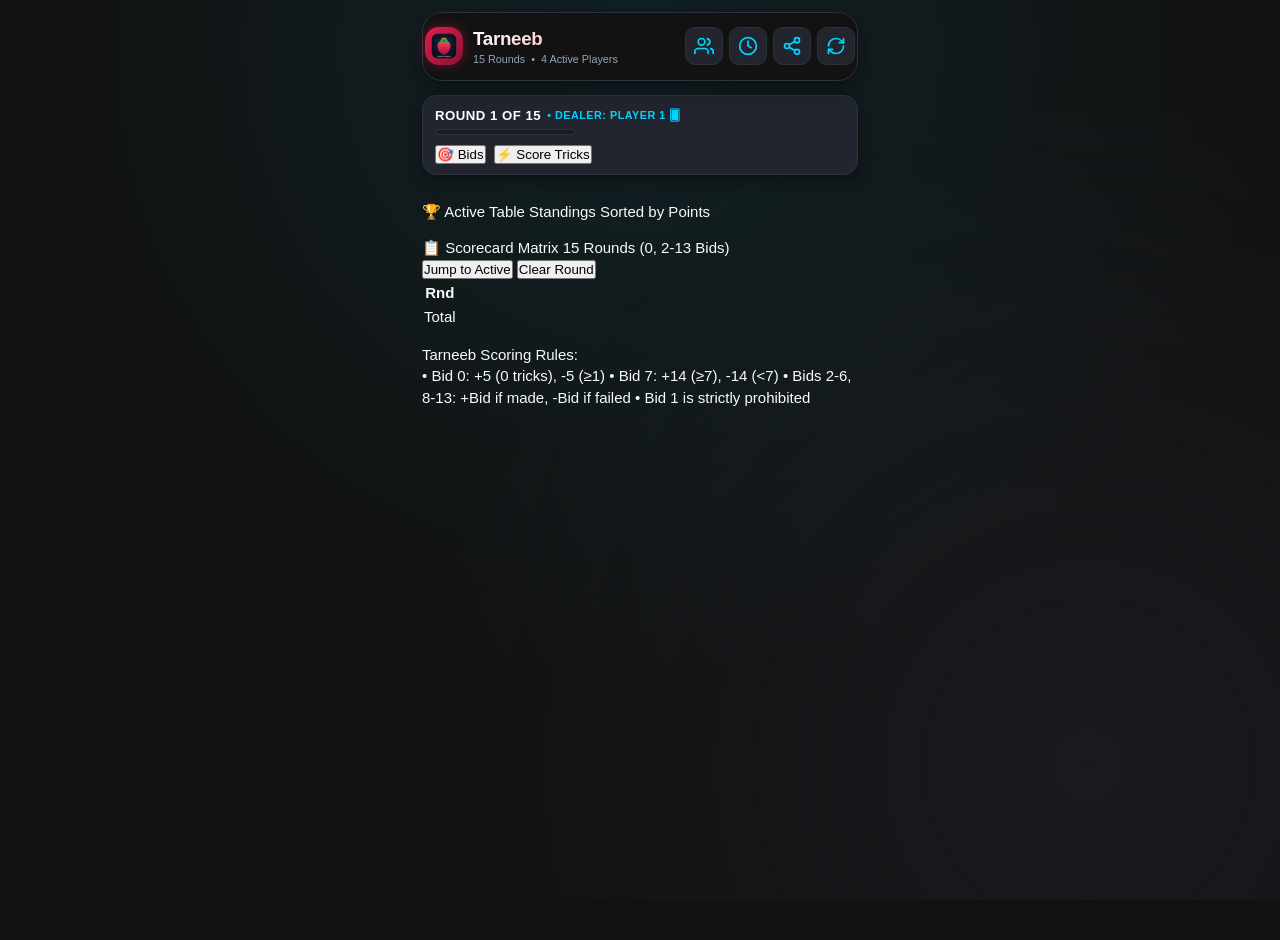
==== commit 3f3ba7da: "Update public-scoreboard.html (Strawberry Tarneeb PWA & Scoreboard)" ====
--- a/public-scoreboard.html
+++ b/public-scoreboard.html
@@ -4,18 +4,18 @@
   <meta charset="UTF-8">
   <meta name="viewport" content="width=device-width, initial-scale=1.0, maximum-scale=1.0, user-scalable=no, viewport-fit=cover">
   <meta name="theme-color" content="#121212">
-  <meta name="description" content="Standalone 24/7 client-side digital scorecard for Strawberry Tarneeb with 4-player active seating, pre-round bidding, and custom Tarneeb scoring rules.">
+  <meta name="description" content="Standalone 24/7 client-side digital scorecard for Tarneeb with 4-player active seating, pre-round bidding, and custom Tarneeb scoring rules.">
   
   <!-- Apple Touch & PWA Meta -->
   <meta name="apple-mobile-web-app-capable" content="yes">
   <meta name="apple-mobile-web-app-status-bar-style" content="black-translucent">
-  <meta name="apple-mobile-web-app-title" content="Tarneeb 🍓">
+  <meta name="apple-mobile-web-app-title" content="Tarneeb A♥️">
   <link rel="apple-touch-icon" href="icon-192.png">
   <link rel="icon" type="image/svg+xml" href="icon.svg">
   <link rel="icon" type="image/png" sizes="192x192" href="icon-192.png">
   <link rel="manifest" href="manifest.webmanifest">
   
-  <title>Strawberry Tarneeb — Standalone Scoreboard (24/7)</title>
+  <title>Tarneeb Scoreboard A♥️ — Standalone Digital Scorecard</title>
   <link rel="stylesheet" href="styles.css">
   <link rel="stylesheet" href="public-scoreboard.css">
 </head>
@@ -35,10 +35,10 @@
       <header class="app-header">
         <div class="brand-wrapper">
           <div class="brand-icon">
-            <img src="icon.svg" alt="Strawberry Tarneeb Logo">
+            <img src="icon.svg" alt="Tarneeb Scoreboard Logo">
           </div>
           <div>
-            <h1 class="brand-title">Tarneeb <span class="brand-strawberry">🍓</span></h1>
+            <h1 class="brand-title">Tarneeb <span class="brand-card-ace" style="color: #FF4D6D; margin-left: 2px;">A♥️</span></h1>
             <p class="brand-subtitle">
               <span>15 Rounds</span>
               <span>•</span>
@@ -85,7 +85,7 @@
       <!-- PWA Install Banner -->
       <div id="pwaBanner" class="pwa-banner" style="display: none;">
         <div class="pwa-banner-text">
-          <strong>Install Strawberry Tarneeb</strong>
+          <strong>Install Tarneeb Scoreboard</strong>
           <span>Add to Home Screen for instant offline play at the card table!</span>
         </div>
         <button id="btnInstallPwa" class="btn-install">Install App</button>
@@ -96,71 +96,64 @@
         <div class="progress-info">
           <div class="progress-label">
             <span id="activeRoundLabel">Round 1 of 15</span>
-            <span id="dealerInfoTag" style="font-size: 0.72rem; color: #00D4FF; font-weight: normal;">• Dealer: Ahmed 🂠</span>
+            <span id="dealerInfoTag" style="font-size: 0.72rem; color: #00D4FF; font-weight: normal;">• Dealer: Player 1 🂠</span>
           </div>
           <div class="progress-bar-wrap">
             <div id="roundProgressBar" class="progress-bar-fill"></div>
           </div>
         </div>
         <div class="strip-actions">
-          <button id="btnTriggerBidding" class="btn-bid-action">
-            <span>🎯 Enter Bids</span>
-          </button>
-          <button id="btnTriggerScoring" class="btn-fast-entry">
-            <span>⚡ Score Tricks</span>
+          <button id="btnTriggerBidding" class="btn-strip btn-bidding" title="Enter Bids for this Round">
+            <span>🎯</span>
+            <span>Bids</span>
+          </button>
+          <button id="btnTriggerScoring" class="btn-strip btn-scoring" title="Score Tricks for this Round">
+            <span>⚡</span>
+            <span>Score Tricks</span>
           </button>
         </div>
       </section>
 
-      <!-- Dynamic Live Leaderboard Card -->
-      <section class="leaderboard-card">
-        <div class="leaderboard-header">
-          <h2 class="card-title">
-            <span>🏆</span>
-            <span>Live Standings</span>
-          </h2>
-          <span class="live-indicator">
-            <span class="live-dot"></span>
-            <span>4-PLAYER TABLE</span>
-          </span>
-        </div>
-
-        <!-- Top 4 Podium Cards (1st Gold, 2nd Silver, 3rd Bronze, 4th Slate) -->
-        <div id="podiumContainer" class="podium-grid four-players">
-          <!-- Injected via JavaScript -->
-        </div>
-
-        <!-- Bench / Sitting Out Players Strip -->
-        <div id="benchContainer" class="bench-strip">
-          <!-- Injected via JavaScript -->
+      <!-- Standings Cards (Live Matrix of 4 Seated Players) -->
+      <section class="podium-section">
+        <div class="section-title">
+          <span>🏆 Active Table Standings</span>
+          <span class="sub">Sorted by Points</span>
+        </div>
+        <div id="podiumContainer" class="podium-grid">
+          <!-- Injected via JS -->
         </div>
       </section>
 
-      <!-- Scoreboard Matrix Table Card -->
-      <section class="table-card">
-        <div class="table-card-header">
-          <div style="display: flex; align-items: center; gap: 8px;">
-            <h2 class="card-title" style="font-size: 0.88rem;">
-              <span>📋</span>
-              <span>15-Round Scorecard</span>
-            </h2>
-            <span class="rules-hint-tag" title="Exact scoring rules: Bid 0 (+5/-5), Bid 7 (+14/-14), Others (+Bid/-Bid)">Rules: 0 (±5) • 7 (±14) • Bid 1 Prohibited</span>
-          </div>
-          <div class="table-controls">
-            <button id="btnScrollToActive" class="btn-subtle" title="Jump to current active round">
-              🎯 Current
-            </button>
-            <button id="btnClearRound" class="btn-subtle" title="Clear scores in active round">
-              🧹 Clear
-            </button>
+      <!-- Bench / Sitting Out Players Strip -->
+      <section id="benchSection" class="bench-section" style="display: none;">
+        <div class="bench-header">
+          <span>🪑 Sitting Out / Bench</span>
+          <span class="sub">Tap 'Roster' in header to seat</span>
+        </div>
+        <div id="benchContainer" class="bench-chips">
+          <!-- Injected via JS -->
+        </div>
+      </section>
+
+      <!-- Scorecard Table (15 Rounds x 4 Active Players Matrix) -->
+      <section class="table-section">
+        <div class="table-section-header">
+          <div class="table-title">
+            <span>📋 Scorecard Matrix</span>
+            <span class="sub">15 Rounds (0, 2-13 Bids)</span>
+          </div>
+          <div class="table-actions">
+            <button id="btnScrollToActive" class="btn-table-action" title="Jump to Current Round">Jump to Active</button>
+            <button id="btnClearRound" class="btn-table-action danger" title="Clear current round values">Clear Round</button>
           </div>
         </div>
 
         <div class="table-scroll-wrap scorecard-table-wrapper table-responsive" id="tableScrollContainer">
-          <table class="scoreboard-table" id="scoreboardTable">
+          <table class="scoreboard-matrix" id="scoreboardTable">
             <thead>
               <tr id="tableHeaderRow">
-                <th class="col-round">Round</th>
+                <th class="col-round sticky-col">Rnd</th>
                 <!-- 4 Active Player columns injected dynamically -->
               </tr>
             </thead>
@@ -169,7 +162,7 @@
             </tbody>
             <tfoot>
               <tr id="tableFooterRow">
-                <td class="col-round">TOTAL</td>
+                <td class="col-round sticky-col font-bold">Total</td>
                 <!-- 4 Player sums injected dynamically -->
               </tr>
             </tfoot>
@@ -177,15 +170,26 @@
         </div>
       </section>
 
-    </div> <!-- /viewScoreboard -->
-
-  </div> <!-- /app-container -->
+      <!-- Rules Quick Guide Pill -->
+      <div class="rules-pill-card">
+        <div class="rules-pill-title">Tarneeb Scoring Rules:</div>
+        <div class="rules-pill-content">
+          <span>• Bid 0: +5 (0 tricks), -5 (≥1)</span>
+          <span>• Bid 7: +14 (≥7), -14 (&lt;7)</span>
+          <span>• Bids 2-6, 8-13: +Bid if made, -Bid if failed</span>
+          <span>• Bid 1 is strictly prohibited</span>
+        </div>
+      </div>
+
+    </div> <!-- End viewScoreboard -->
+
+  </div> <!-- End app-container -->
 
   <!-- ==========================================================================
        MODAL: Pre-Round Bidding Phase
        ========================================================================== -->
   <div id="modalBidding" class="modal-overlay" role="dialog" aria-modal="true">
-    <div class="modal-content modal-bidding-content">
+    <div class="modal-content">
       <div class="modal-header">
         <h3 class="modal-title">
           <span>🎯</span>
@@ -197,7 +201,7 @@
         <div class="phase-info-banner">
           <div class="phase-dealer-wrap">
             <span class="dealer-crown">🂠</span>
-            <span id="biddingModalDealer">Dealer: Ahmed</span>
+            <span id="biddingModalDealer">Dealer: Player 1</span>
           </div>
           <div class="phase-note">
             <span class="prohibit-badge">⚠️ Bid 1 is PROHIBITED</span>
@@ -235,7 +239,7 @@
           <button id="btnPrevRound" class="round-nav-btn" aria-label="Previous Round">&larr;</button>
           <div class="round-selector-title">
             <h3 id="scoringModalRoundNum">Round 1</h3>
-            <span id="scoringModalDealer">Dealer: Ahmed 🂠</span>
+            <span id="scoringModalDealer">Dealer: Player 1 🂠</span>
           </div>
           <button id="btnNextRound" class="round-nav-btn" aria-label="Next Round">&rarr;</button>
         </div>
@@ -251,15 +255,10 @@
         <div id="scoringPlayerList" class="scoring-player-list">
           <!-- Injected via JS -->
         </div>
-
-        <!-- Quick Numerical Numpad Pills for active focused player -->
-        <div class="scoring-help-note">
-          <span>Exact Rules: Bid 0 = <strong>±5</strong> • Bid 7 = <strong>±14</strong> • General = <strong>±Bid</strong></span>
-        </div>
-      </div>
-      <div class="modal-footer">
-        <button id="btnBackToBidding" class="btn-secondary" style="font-size: 0.82rem;">Edit Bids</button>
-        <button id="btnSaveScoring" class="btn-primary">Save & Next Round &rarr;</button>
+      </div>
+      <div class="modal-footer">
+        <button id="btnSaveScoring" class="btn-primary">Confirm & Next Round &rarr;</button>
+        <button id="btnBackToBidding" class="btn-secondary">&larr; Edit Bids</button>
       </div>
     </div>
   </div>
@@ -386,7 +385,7 @@
       <div class="modal-body" style="align-items: center; gap: 14px; padding: 24px 16px;">
         <div style="font-size: 3.5rem; line-height: 1;">👑</div>
         <div>
-          <span style="font-size: 0.8rem; text-transform: uppercase; letter-spacing: 1.5px; color: #00D4FF; font-weight: 800;">Strawberry Tarneeb Champion</span>
+          <span style="font-size: 0.8rem; text-transform: uppercase; letter-spacing: 1.5px; color: #00D4FF; font-weight: 800;">Tarneeb Champion</span>
           <h2 id="victoryWinnerName" style="font-size: 1.8rem; font-weight: 900; color: #fff; margin-top: 4px;">Player Name</h2>
           <p id="victoryScore" style="font-size: 1.2rem; font-weight: 800; color: #00D4FF; margin-top: 2px;">Total Score: 0</p>
         </div>
@@ -408,6 +407,6 @@
   </div>
 
   <!-- Scoreboard Engine Script (100% Client-Side LocalStorage) -->
-  <script src="app.js"></script>
+  <script src="public-scoreboard.js"></script>
 </body>
 </html>
--- a/public-scoreboard.css
+++ b/public-scoreboard.css
@@ -94,8 +94,12 @@
   letter-spacing: -0.3px !important;
 }
 
-.brand-strawberry {
-  filter: drop-shadow(0 0 6px var(--electric-blue-glow));
+.brand-strawberry,
+.brand-card-ace {
+  display: inline-block;
+  color: #FF4D6D !important;
+  font-weight: 800;
+  filter: drop-shadow(0 0 8px rgba(255, 77, 109, 0.5));
 }
 
 .brand-subtitle {
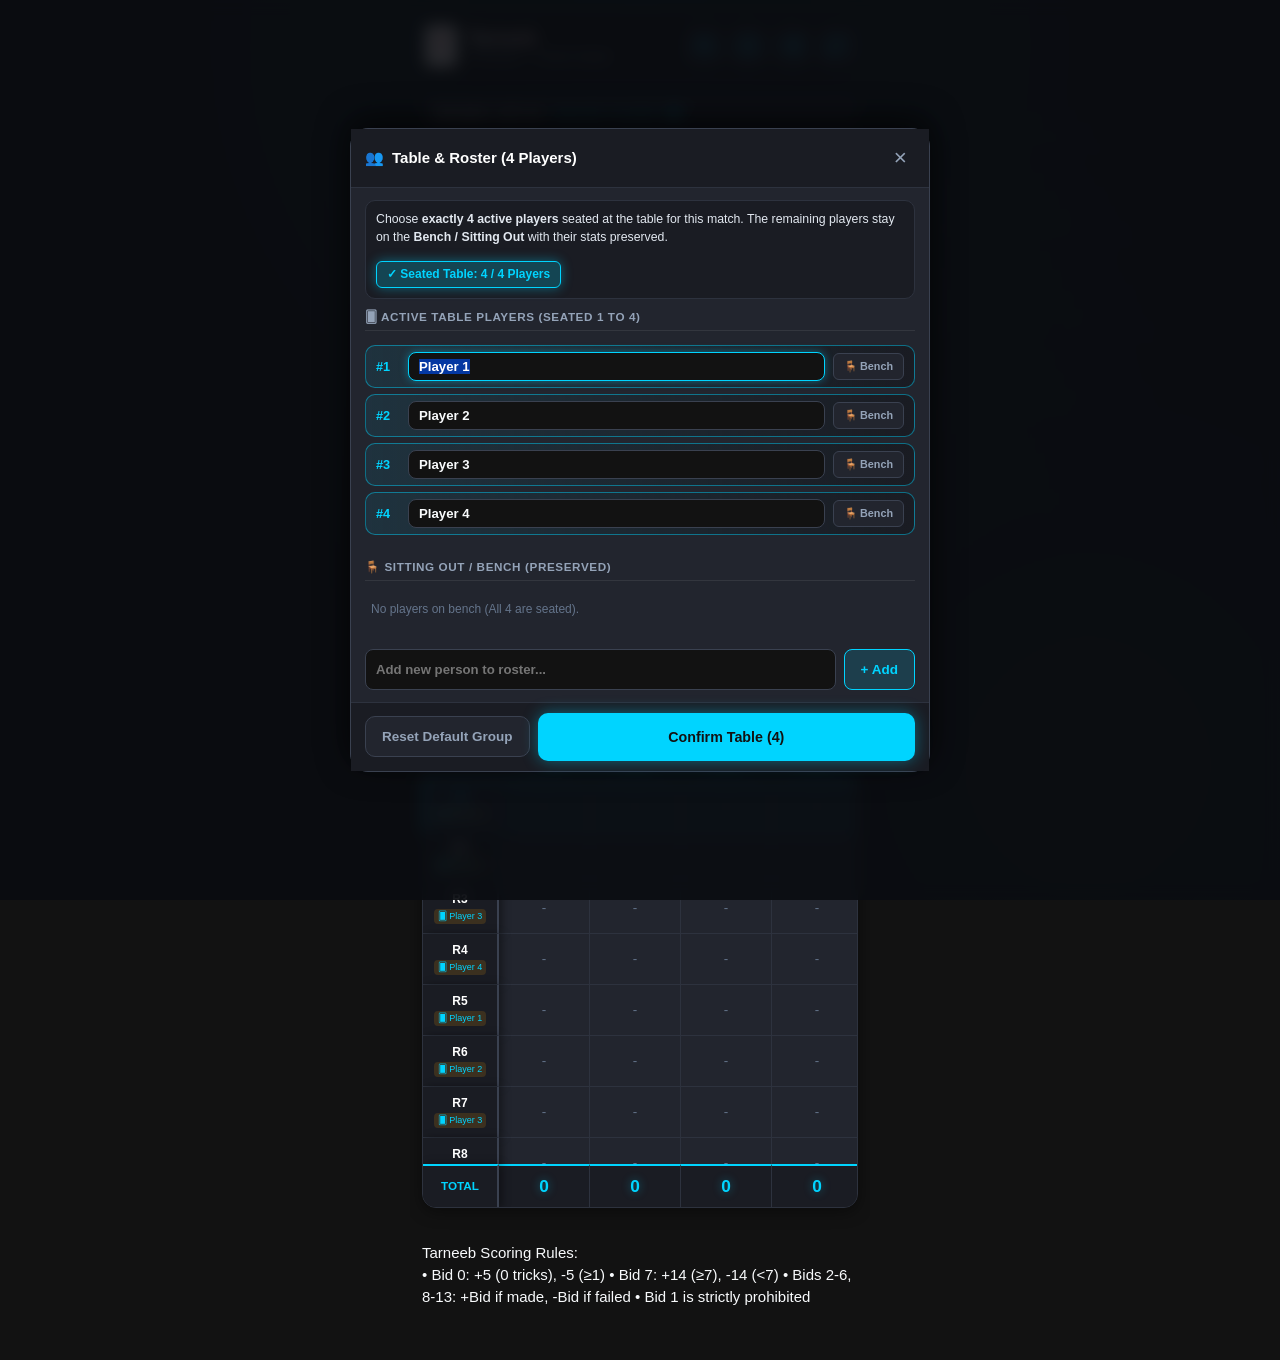
==== commit d39a20a9: "Update public-scoreboard.html (Strawberry Tarneeb PWA & Scoreboard)" ====
--- a/public-scoreboard.html
+++ b/public-scoreboard.html
@@ -34,11 +34,12 @@
       <!-- Top App Header -->
       <header class="app-header">
         <div class="brand-wrapper">
-          <div class="brand-icon">
-            <img src="icon.svg" alt="Tarneeb Scoreboard Logo">
+          <div class="brand-card-icon" title="Ace of Hearts" aria-label="Ace of Hearts">
+            <span class="card-ace-rank">A</span>
+            <span class="card-ace-suit">♥</span>
           </div>
           <div>
-            <h1 class="brand-title">Tarneeb <span class="brand-card-ace" style="color: #FF4D6D; margin-left: 2px;">A♥️</span></h1>
+            <h1 class="brand-title">Tarneeb</h1>
             <p class="brand-subtitle">
               <span>15 Rounds</span>
               <span>•</span>
@@ -103,11 +104,11 @@
           </div>
         </div>
         <div class="strip-actions">
-          <button id="btnTriggerBidding" class="btn-strip btn-bidding" title="Enter Bids for this Round">
+          <button id="btnTriggerBidding" class="btn btn-secondary btn-strip btn-bidding" title="Enter Bids for this Round">
             <span>🎯</span>
             <span>Bids</span>
           </button>
-          <button id="btnTriggerScoring" class="btn-strip btn-scoring" title="Score Tricks for this Round">
+          <button id="btnTriggerScoring" class="btn btn-primary btn-strip btn-scoring" title="Score Tricks for this Round">
             <span>⚡</span>
             <span>Score Tricks</span>
           </button>
@@ -144,13 +145,13 @@
             <span class="sub">15 Rounds (0, 2-13 Bids)</span>
           </div>
           <div class="table-actions">
-            <button id="btnScrollToActive" class="btn-table-action" title="Jump to Current Round">Jump to Active</button>
-            <button id="btnClearRound" class="btn-table-action danger" title="Clear current round values">Clear Round</button>
+            <button id="btnScrollToActive" class="btn btn-secondary btn-table-action" title="Jump to Current Round">Jump to Active</button>
+            <button id="btnClearRound" class="btn btn-secondary btn-table-action danger" title="Clear current round values">Clear Round</button>
           </div>
         </div>
 
         <div class="table-scroll-wrap scorecard-table-wrapper table-responsive" id="tableScrollContainer">
-          <table class="scoreboard-matrix" id="scoreboardTable">
+          <table class="scoreboard-matrix scoreboard-table" id="scoreboardTable">
             <thead>
               <tr id="tableHeaderRow">
                 <th class="col-round sticky-col">Rnd</th>
--- a/public-scoreboard.css
+++ b/public-scoreboard.css
@@ -85,6 +85,54 @@
   padding: 12px 2px !important;
   border-bottom: 1px solid var(--border-subtle) !important;
   background: var(--bg-main) !important;
+  display: flex !important;
+  align-items: center !important;
+  justify-content: space-between !important;
+}
+
+.brand-wrapper {
+  display: flex !important;
+  align-items: center !important;
+  gap: 10px !important;
+}
+
+/* Mini Playing Card Logo Icon (Ace of Hearts) */
+.brand-card-icon {
+  width: 32px !important;
+  height: 42px !important;
+  background: #FFFFFF !important;
+  border-radius: 6px !important;
+  box-shadow: 0 2px 8px rgba(0, 0, 0, 0.4), 0 0 1px rgba(255, 255, 255, 0.8) inset !important;
+  border: 1px solid rgba(255, 255, 255, 0.9) !important;
+  display: flex !important;
+  flex-direction: column !important;
+  align-items: center !important;
+  justify-content: center !important;
+  font-family: -apple-system, BlinkMacSystemFont, "Segoe UI", Roboto, Helvetica, Arial, sans-serif !important;
+  line-height: 1 !important;
+  user-select: none !important;
+  flex-shrink: 0 !important;
+  transition: transform 0.15s ease, box-shadow 0.15s ease !important;
+  cursor: pointer;
+}
+
+.brand-card-icon:hover {
+  transform: translateY(-1px) rotate(-3deg);
+  box-shadow: 0 4px 14px rgba(0, 212, 255, 0.35) !important;
+}
+
+.card-ace-rank {
+  font-size: 0.92rem !important;
+  font-weight: 900 !important;
+  color: #D90429 !important; /* Authentic playing card ruby red */
+  line-height: 1 !important;
+}
+
+.card-ace-suit {
+  font-size: 0.72rem !important;
+  color: #D90429 !important;
+  line-height: 1 !important;
+  margin-top: 1px !important;
 }
 
 .brand-title {
@@ -92,19 +140,16 @@
   font-size: 1.25rem !important;
   font-weight: 800 !important;
   letter-spacing: -0.3px !important;
-}
-
-.brand-strawberry,
-.brand-card-ace {
-  display: inline-block;
-  color: #FF4D6D !important;
-  font-weight: 800;
-  filter: drop-shadow(0 0 8px rgba(255, 77, 109, 0.5));
+  margin: 0 !important;
+  line-height: 1.2 !important;
 }
 
 .brand-subtitle {
   color: var(--text-muted) !important;
   font-size: 0.72rem !important;
+  margin: 0 !important;
+  display: flex !important;
+  gap: 6px !important;
 }
 
 .btn-icon {
@@ -114,7 +159,11 @@
   width: 38px !important;
   height: 38px !important;
   border-radius: 10px !important;
+  display: inline-flex !important;
+  align-items: center !important;
+  justify-content: center !important;
   transition: all 0.15s ease !important;
+  cursor: pointer !important;
 }
 
 .btn-icon:hover {
@@ -131,6 +180,23 @@
 
 #btnNewGame {
   color: var(--electric-blue) !important;
+}
+
+/* Base Generic Button Classes */
+.btn {
+  display: inline-flex !important;
+  align-items: center !important;
+  justify-content: center !important;
+  gap: 6px !important;
+  font-family: inherit !important;
+  font-weight: 700 !important;
+  cursor: pointer !important;
+  border-radius: 8px !important;
+  transition: all 0.15s ease !important;
+  user-select: none !important;
+  text-decoration: none !important;
+  border: none;
+  outline: none;
 }
 
 /* Status Strip */
@@ -168,7 +234,67 @@
 }
 
 .strip-actions {
+  display: flex !important;
+  align-items: center !important;
   gap: 8px !important;
+}
+
+/* Bids & Score Tricks Buttons */
+.btn-strip {
+  display: inline-flex !important;
+  align-items: center !important;
+  justify-content: center !important;
+  gap: 6px !important;
+  padding: 7px 14px !important;
+  border-radius: 10px !important;
+  font-size: 0.82rem !important;
+  font-weight: 800 !important;
+  cursor: pointer !important;
+  transition: all 0.15s ease !important;
+  min-height: 38px !important;
+  white-space: nowrap !important;
+  box-sizing: border-box !important;
+}
+
+.btn-strip.btn-bidding,
+#btnTriggerBidding {
+  background: var(--surface-card) !important;
+  color: #FFFFFF !important;
+  border: 1px solid var(--border-strong) !important;
+}
+
+.btn-strip.btn-bidding:hover,
+#btnTriggerBidding:hover {
+  background: var(--surface-hover) !important;
+  border-color: var(--electric-blue) !important;
+  color: var(--electric-blue) !important;
+  box-shadow: 0 0 10px var(--electric-blue-glow) !important;
+}
+
+.btn-strip.btn-bidding:active,
+#btnTriggerBidding:active {
+  transform: scale(0.96) !important;
+  background: var(--surface-active) !important;
+}
+
+.btn-strip.btn-scoring,
+#btnTriggerScoring {
+  background: linear-gradient(135deg, var(--electric-cyan), var(--electric-blue)) !important;
+  color: #121212 !important;
+  border: none !important;
+  font-weight: 800 !important;
+  box-shadow: 0 2px 10px var(--electric-blue-glow) !important;
+}
+
+.btn-strip.btn-scoring:hover,
+#btnTriggerScoring:hover {
+  filter: brightness(1.1) !important;
+  box-shadow: 0 4px 16px var(--electric-blue-glow) !important;
+}
+
+.btn-strip.btn-scoring:active,
+#btnTriggerScoring:active {
+  transform: scale(0.96) !important;
 }
 
 .btn-bid-action {
@@ -407,6 +533,7 @@
 /* ==========================================================================
    4. SCORECARD MATRIX TABLE (GRAPHITE SURFACES & ELECTRIC BLUE ACCENTS)
    ========================================================================== */
+.table-section,
 .table-card {
   background: var(--surface-card) !important;
   border: 1px solid var(--border-subtle) !important;
@@ -418,39 +545,95 @@
   display: flex !important;
   flex-direction: column !important;
   box-shadow: 0 4px 16px rgba(0, 0, 0, 0.4) !important;
-}
-
+  margin-bottom: 20px !important;
+}
+
+.table-section-header,
 .table-card-header {
   background: var(--bg-charcoal) !important;
   border-bottom: 1px solid var(--border-subtle) !important;
-  padding: 8px 12px !important;
-}
-
-.rules-hint-tag {
-  font-size: 0.62rem !important;
+  padding: 10px 12px !important;
+  display: flex !important;
+  justify-content: space-between !important;
+  align-items: center !important;
+  gap: 8px !important;
+  flex-wrap: wrap !important;
+}
+
+.table-title {
+  display: flex !important;
+  align-items: center !important;
+  gap: 8px !important;
+  font-size: 0.84rem !important;
+  font-weight: 800 !important;
+  color: #FFFFFF !important;
+}
+
+.table-title .sub {
+  font-size: 0.65rem !important;
+  color: var(--text-muted) !important;
+  font-weight: normal !important;
   background: var(--electric-blue-subtle) !important;
   border: 1px solid var(--border-electric) !important;
-  color: var(--electric-blue) !important;
   padding: 1px 6px !important;
   border-radius: 4px !important;
 }
 
-.btn-subtle {
+.table-actions {
+  display: flex !important;
+  align-items: center !important;
+  gap: 6px !important;
+}
+
+.btn-table-action,
+#btnScrollToActive,
+#btnClearRound {
+  display: inline-flex !important;
+  align-items: center !important;
+  justify-content: center !important;
   background: var(--surface-card) !important;
   color: var(--text-muted) !important;
   border: 1px solid var(--border-subtle) !important;
   font-size: 0.72rem !important;
-  padding: 4px 8px !important;
+  font-weight: 700 !important;
+  padding: 5px 10px !important;
   border-radius: 6px !important;
-  cursor: pointer;
+  cursor: pointer !important;
   transition: all 0.15s ease !important;
-}
-
-.btn-subtle:hover,
-.btn-subtle:active {
-  color: #FFFFFF !important;
+  white-space: nowrap !important;
+  box-sizing: border-box !important;
+}
+
+.btn-table-action:hover,
+#btnScrollToActive:hover {
+  background: var(--surface-hover) !important;
   border-color: var(--electric-blue) !important;
+  color: #FFFFFF !important;
   box-shadow: 0 0 8px var(--electric-blue-glow) !important;
+}
+
+.btn-table-action:active,
+#btnScrollToActive:active {
+  transform: scale(0.96) !important;
+}
+
+.btn-table-action.danger,
+#btnClearRound {
+  color: #FF4D6D !important;
+  border-color: rgba(255, 77, 109, 0.3) !important;
+}
+
+.btn-table-action.danger:hover,
+#btnClearRound:hover {
+  background: rgba(255, 77, 109, 0.15) !important;
+  border-color: #FF4D6D !important;
+  color: #FFFFFF !important;
+  box-shadow: 0 0 8px rgba(255, 77, 109, 0.4) !important;
+}
+
+.btn-table-action.danger:active,
+#btnClearRound:active {
+  transform: scale(0.96) !important;
 }
 
 /* Table Horizontal Scrolling Wrapper */
@@ -471,146 +654,214 @@
   position: relative !important;
 }
 
-.scoreboard-table {
-  width: max-content !important;
-  min-width: 500px !important;
+/* Scorecard Matrix Table */
+.scoreboard-matrix,
+.scoreboard-table,
+#scoreboardTable {
+  width: 100% !important;
+  min-width: 440px !important;
+  table-layout: fixed !important;
   border-collapse: separate !important;
   border-spacing: 0 !important;
   font-size: 0.82rem !important;
-}
-
-/* Sticky Headers & Columns with opaque Dark Charcoal background */
-.scoreboard-table thead th {
-  position: sticky !important;
-  top: 0 !important;
-  z-index: 12 !important;
-  background: var(--bg-charcoal) !important;
-  color: var(--text-muted) !important;
-  padding: 8px 6px !important;
-  border-bottom: 2px solid var(--electric-blue) !important;
-  border-right: 1px solid var(--border-subtle) !important;
-  min-width: 95px !important;
-  width: 105px !important;
-}
-
-.player-header-name {
-  font-size: 0.82rem !important;
-  font-weight: 700 !important;
-  color: #FFFFFF !important;
-  max-width: 85px !important;
-  overflow: hidden !important;
-  text-overflow: ellipsis !important;
-  white-space: nowrap !important;
-}
-
-.player-header-total {
-  font-size: 0.72rem !important;
-  font-weight: 800 !important;
-  color: var(--electric-blue) !important;
-  background: var(--electric-blue-subtle) !important;
-  border: 1px solid var(--border-electric) !important;
-  padding: 1px 5px !important;
-  border-radius: 4px !important;
-}
-
-/* Sticky First Column (Round) - Pin to left */
+  margin: 0 !important;
+}
+
+/* Sticky First Column (Round # and Dealer) */
+.scoreboard-matrix th.col-round,
+.scoreboard-matrix td.col-round,
+.scoreboard-table th.col-round,
 .scoreboard-table td.col-round,
-.scoreboard-table th.col-round {
+#scoreboardTable th.col-round,
+#scoreboardTable td.col-round {
   position: sticky !important;
   left: 0 !important;
   z-index: 10 !important;
   background: var(--bg-charcoal) !important;
-  width: 72px !important;
-  min-width: 72px !important;
+  width: 76px !important;
+  min-width: 76px !important;
   max-width: 76px !important;
   text-align: center !important;
   border-right: 2px solid var(--border-strong) !important;
   box-shadow: 3px 0 8px rgba(0, 0, 0, 0.4) !important;
-}
-
-.scoreboard-table thead th.col-round {
-  z-index: 25 !important;
+  padding: 6px 4px !important;
+  box-sizing: border-box !important;
+}
+
+/* Sticky Corner Header */
+.scoreboard-matrix thead th.col-round,
+.scoreboard-table thead th.col-round,
+#scoreboardTable thead th.col-round {
+  z-index: 30 !important;
   top: 0 !important;
   left: 0 !important;
   background: var(--bg-charcoal) !important;
-}
-
-.scoreboard-table tfoot td.col-round {
-  z-index: 25 !important;
+  color: var(--text-muted) !important;
+  font-weight: 800 !important;
+  font-size: 0.76rem !important;
+  border-bottom: 2px solid var(--electric-blue) !important;
+}
+
+/* Sticky Corner Footer */
+.scoreboard-matrix tfoot td.col-round,
+.scoreboard-table tfoot td.col-round,
+#scoreboardTable tfoot td.col-round {
+  z-index: 30 !important;
   bottom: 0 !important;
   left: 0 !important;
   background: var(--bg-charcoal) !important;
   color: var(--electric-blue) !important;
   font-weight: 900 !important;
+  font-size: 0.78rem !important;
+  border-top: 2px solid var(--electric-blue) !important;
+}
+
+/* Player Column Headers (thead th) */
+.scoreboard-matrix thead th,
+.scoreboard-table thead th,
+#scoreboardTable thead th {
+  position: sticky !important;
+  top: 0 !important;
+  z-index: 20 !important;
+  background: var(--bg-charcoal) !important;
+  color: var(--text-primary) !important;
+  padding: 8px 6px !important;
+  border-bottom: 2px solid var(--electric-blue) !important;
+  border-right: 1px solid var(--border-subtle) !important;
+  min-width: 82px !important;
+  width: calc((100% - 76px) / 4) !important;
+  text-align: center !important;
+  box-sizing: border-box !important;
+}
+
+.player-header-wrap {
+  display: flex !important;
+  flex-direction: column !important;
+  align-items: center !important;
+  justify-content: center !important;
+  gap: 3px !important;
+  width: 100% !important;
+}
+
+.player-header-name {
+  display: block !important;
   font-size: 0.8rem !important;
-}
-
-.round-info-cell {
-  display: flex !important;
-  flex-direction: column !important;
-  align-items: center !important;
-  justify-content: center !important;
-  gap: 2px !important;
-}
-
-.round-num-label {
-  font-size: 0.82rem !important;
-  font-weight: 800 !important;
-  color: #FFFFFF !important;
-}
-
-.dealer-tag {
-  font-size: 0.62rem !important;
+  font-weight: 700 !important;
+  color: #FFFFFF !important;
+  max-width: 100% !important;
+  overflow: hidden !important;
+  text-overflow: ellipsis !important;
+  white-space: nowrap !important;
+  line-height: 1.2 !important;
+  text-align: center !important;
+}
+
+.player-header-total {
+  display: inline-block !important;
+  font-size: 0.72rem !important;
+  font-weight: 800 !important;
   color: var(--electric-blue) !important;
   background: var(--electric-blue-subtle) !important;
   border: 1px solid var(--border-electric) !important;
-  border-radius: 3px !important;
-  padding: 1px 4px !important;
+  padding: 1px 6px !important;
+  border-radius: 4px !important;
+  line-height: 1.2 !important;
+}
+
+.round-info-cell {
+  display: flex !important;
+  flex-direction: column !important;
+  align-items: center !important;
+  justify-content: center !important;
+  gap: 1px !important;
+  width: 100% !important;
+}
+
+.round-num-label {
+  font-size: 0.8rem !important;
+  font-weight: 800 !important;
+  color: #FFFFFF !important;
+}
+
+.dealer-tag {
+  font-size: 0.6rem !important;
+  color: var(--electric-blue) !important;
+  white-space: nowrap !important;
+  overflow: hidden !important;
+  text-overflow: ellipsis !important;
   max-width: 68px !important;
 }
 
 /* Rows & Active Round */
-.scoreboard-table tbody tr {
+.scoreboard-matrix tbody tr,
+.scoreboard-table tbody tr,
+#scoreboardTable tbody tr {
   background: transparent;
 }
 
-.scoreboard-table tbody tr:nth-child(even) {
+.scoreboard-matrix tbody tr:nth-child(even),
+.scoreboard-table tbody tr:nth-child(even),
+#scoreboardTable tbody tr:nth-child(even) {
   background-color: rgba(255, 255, 255, 0.02) !important;
 }
 
-.scoreboard-table tbody tr:hover {
-  background-color: rgba(255, 255, 255, 0.04) !important;
-}
-
-.scoreboard-table tbody tr.active-round {
-  background-color: var(--electric-blue-subtle) !important;
-}
-
-.scoreboard-table tbody tr.active-round .col-round {
-  background-color: #1F2833 !important;
+.scoreboard-matrix tbody tr:hover td,
+.scoreboard-table tbody tr:hover td,
+#scoreboardTable tbody tr:hover td {
+  background: var(--surface-hover) !important;
+}
+
+.scoreboard-matrix tbody tr.active-round td,
+.scoreboard-table tbody tr.active-round td,
+#scoreboardTable tbody tr.active-round td {
+  background-color: rgba(0, 212, 255, 0.08) !important;
+  border-top: 1px solid var(--border-electric) !important;
+  border-bottom: 1px solid var(--border-electric) !important;
+}
+
+.scoreboard-matrix tbody tr.active-round td.col-round,
+.scoreboard-table tbody tr.active-round td.col-round,
+#scoreboardTable tbody tr.active-round td.col-round {
+  background-color: #242936 !important;
   border-left: 3.5px solid var(--electric-blue) !important;
 }
 
-.scoreboard-table tbody tr.active-round .round-num-label {
+.scoreboard-matrix tbody tr.active-round .round-num-label,
+.scoreboard-table tbody tr.active-round .round-num-label,
+#scoreboardTable tbody tr.active-round .round-num-label {
   color: var(--electric-blue) !important;
   font-weight: 900 !important;
 }
 
-.scoreboard-table td {
-  padding: 5px 3px !important;
+/* Player Column Body Cells (tbody td) */
+.scoreboard-matrix tbody td,
+.scoreboard-table tbody td,
+#scoreboardTable tbody td {
+  padding: 6px 4px !important;
   border-bottom: 1px solid var(--border-subtle) !important;
   border-right: 1px solid var(--border-subtle) !important;
-  min-width: 95px !important;
-  width: 105px !important;
+  min-width: 82px !important;
+  width: calc((100% - 76px) / 4) !important;
+  text-align: center !important;
+  vertical-align: middle !important;
+  background: var(--surface-card) !important;
+  box-sizing: border-box !important;
+  cursor: pointer !important;
+  transition: background 0.12s ease !important;
 }
 
 .table-score-cell {
+  display: flex !important;
+  flex-direction: column !important;
+  align-items: center !important;
+  justify-content: center !important;
+  width: 100% !important;
   min-height: 38px !important;
   padding: 2px !important;
 }
 
 .cell-score-num {
-  font-size: 1.05rem !important;
+  font-size: 0.98rem !important;
   font-weight: 900 !important;
   line-height: 1.1 !important;
 }
@@ -631,7 +882,7 @@
 }
 
 .cell-bid-only {
-  font-size: 0.72rem !important;
+  font-size: 0.74rem !important;
   font-weight: 800 !important;
   color: var(--electric-blue) !important;
   background: var(--electric-blue-subtle) !important;
@@ -639,15 +890,27 @@
   border-radius: 4px !important;
 }
 
+.cell-empty-dash {
+  font-size: 0.9rem !important;
+  color: var(--text-dim) !important;
+}
+
 /* Sticky Footer (Total Row) */
-.scoreboard-table tfoot td {
+.scoreboard-matrix tfoot td,
+.scoreboard-table tfoot td,
+#scoreboardTable tfoot td {
   position: sticky !important;
   bottom: 0 !important;
-  z-index: 12 !important;
+  z-index: 20 !important;
   background: var(--bg-charcoal) !important;
   padding: 8px 4px !important;
   border-top: 2px solid var(--electric-blue) !important;
   border-right: 1px solid var(--border-subtle) !important;
+  min-width: 82px !important;
+  width: calc((100% - 76px) / 4) !important;
+  text-align: center !important;
+  box-sizing: border-box !important;
+  font-weight: 800 !important;
 }
 
 .footer-total-score {
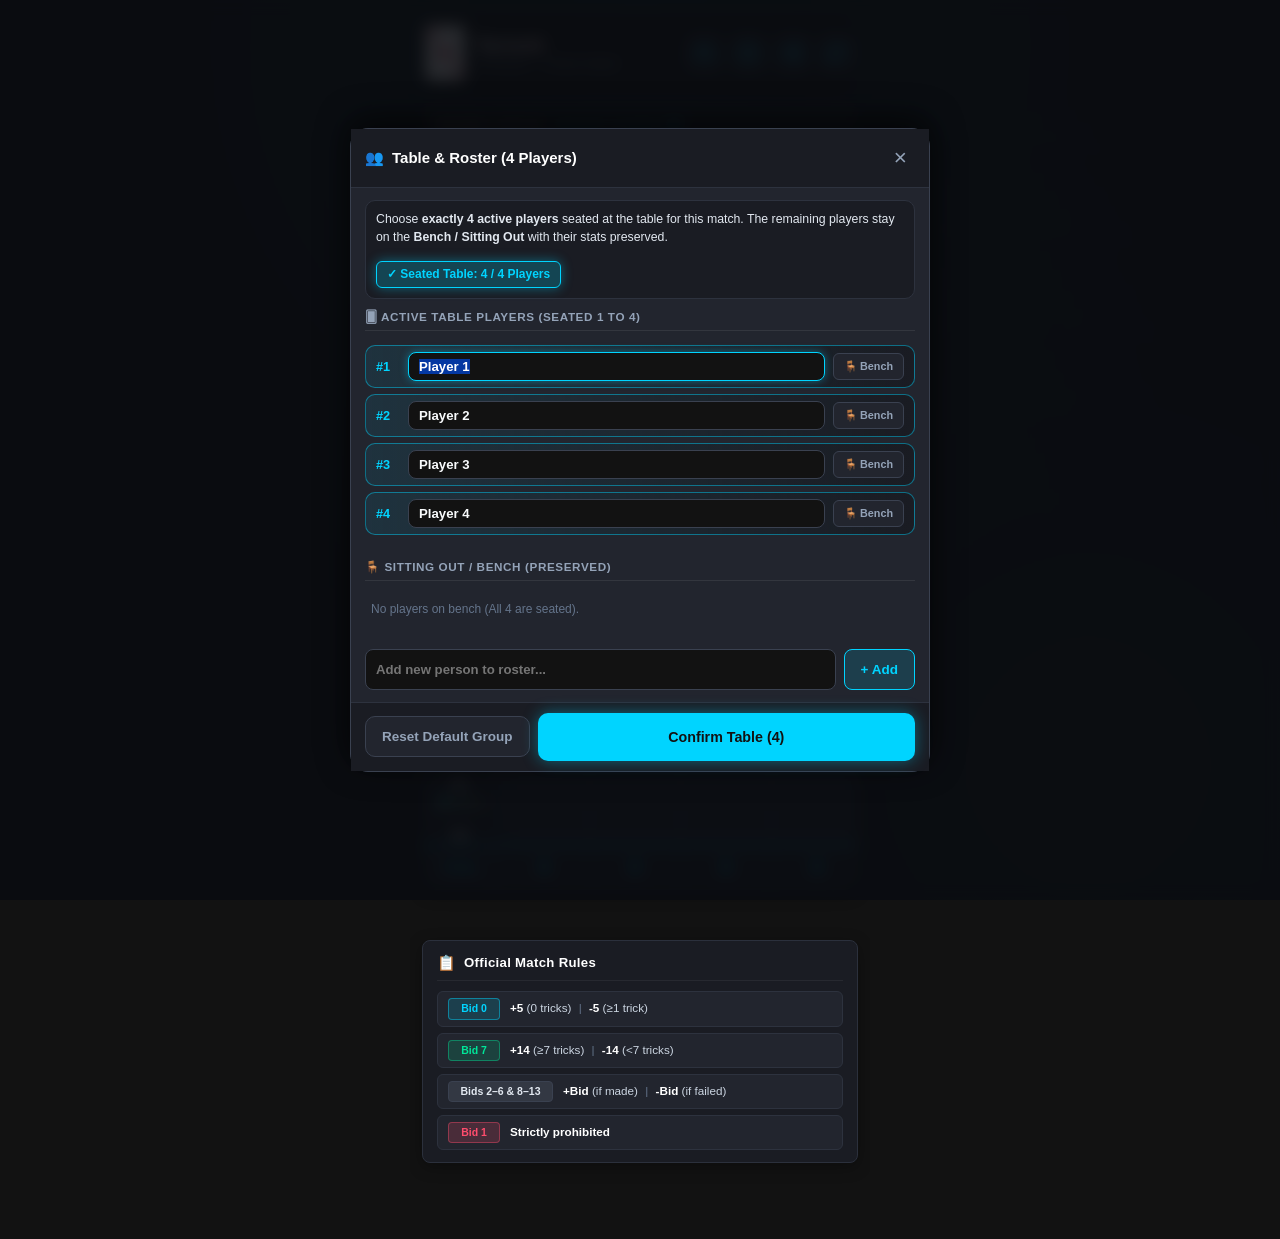
==== commit 722f8d0b: "Update public-scoreboard.html (Strawberry Tarneeb PWA & Scoreboard)" ====
--- a/public-scoreboard.html
+++ b/public-scoreboard.html
@@ -34,9 +34,16 @@
       <!-- Top App Header -->
       <header class="app-header">
         <div class="brand-wrapper">
-          <div class="brand-card-icon" title="Ace of Hearts" aria-label="Ace of Hearts">
-            <span class="card-ace-rank">A</span>
-            <span class="card-ace-suit">♥</span>
+          <div class="brand-card-icon playing-card-ace" title="Ace of Hearts" aria-label="Ace of Hearts">
+            <div class="card-corner card-top-left">
+              <span class="card-corner-rank">A</span>
+              <span class="card-corner-suit">♥</span>
+            </div>
+            <div class="card-center-suit">♥</div>
+            <div class="card-corner card-bottom-right">
+              <span class="card-corner-rank">A</span>
+              <span class="card-corner-suit">♥</span>
+            </div>
           </div>
           <div>
             <h1 class="brand-title">Tarneeb</h1>
@@ -171,16 +178,31 @@
         </div>
       </section>
 
-      <!-- Rules Quick Guide Pill -->
-      <div class="rules-pill-card">
-        <div class="rules-pill-title">Tarneeb Scoring Rules:</div>
-        <div class="rules-pill-content">
-          <span>• Bid 0: +5 (0 tricks), -5 (≥1)</span>
-          <span>• Bid 7: +14 (≥7), -14 (&lt;7)</span>
-          <span>• Bids 2-6, 8-13: +Bid if made, -Bid if failed</span>
-          <span>• Bid 1 is strictly prohibited</span>
-        </div>
-      </div>
+      <!-- Dedicated Official Match Rules Section -->
+      <section class="official-rules-panel">
+        <div class="rules-panel-header">
+          <span class="rules-header-icon">📋</span>
+          <h3 class="rules-panel-title">Official Match Rules</h3>
+        </div>
+        <div class="rules-grid">
+          <div class="rule-item">
+            <span class="rule-badge rule-zero">Bid 0</span>
+            <span class="rule-text"><strong>+5</strong> (0 tricks) <span class="rule-sep">|</span> <strong>-5</strong> (≥1 trick)</span>
+          </div>
+          <div class="rule-item">
+            <span class="rule-badge rule-seven">Bid 7</span>
+            <span class="rule-text"><strong>+14</strong> (≥7 tricks) <span class="rule-sep">|</span> <strong>-14</strong> (&lt;7 tricks)</span>
+          </div>
+          <div class="rule-item">
+            <span class="rule-badge rule-standard">Bids 2–6 &amp; 8–13</span>
+            <span class="rule-text"><strong>+Bid</strong> (if made) <span class="rule-sep">|</span> <strong>-Bid</strong> (if failed)</span>
+          </div>
+          <div class="rule-item rule-prohibited-item">
+            <span class="rule-badge rule-prohibited">Bid 1</span>
+            <span class="rule-text"><strong>Strictly prohibited</strong></span>
+          </div>
+        </div>
+      </section>
 
     </div> <!-- End viewScoreboard -->
 
--- a/public-scoreboard.css
+++ b/public-scoreboard.css
@@ -96,43 +96,75 @@
   gap: 10px !important;
 }
 
-/* Mini Playing Card Logo Icon (Ace of Hearts) */
-.brand-card-icon {
-  width: 32px !important;
-  height: 42px !important;
+/* Mini Realistic Playing Card Logo Icon (Ace of Hearts) */
+.brand-card-icon,
+.playing-card-ace {
+  position: relative !important;
+  width: 40px !important;
+  height: 56px !important;
   background: #FFFFFF !important;
   border-radius: 6px !important;
-  box-shadow: 0 2px 8px rgba(0, 0, 0, 0.4), 0 0 1px rgba(255, 255, 255, 0.8) inset !important;
-  border: 1px solid rgba(255, 255, 255, 0.9) !important;
-  display: flex !important;
-  flex-direction: column !important;
+  border: 1px solid rgba(0, 0, 0, 0.12) !important;
+  box-shadow: 0 2px 8px rgba(0, 0, 0, 0.45), 0 0 1px rgba(255, 255, 255, 0.8) inset !important;
+  display: flex !important;
   align-items: center !important;
   justify-content: center !important;
-  font-family: -apple-system, BlinkMacSystemFont, "Segoe UI", Roboto, Helvetica, Arial, sans-serif !important;
-  line-height: 1 !important;
   user-select: none !important;
   flex-shrink: 0 !important;
+  box-sizing: border-box !important;
+  padding: 2px !important;
+  overflow: hidden !important;
   transition: transform 0.15s ease, box-shadow 0.15s ease !important;
   cursor: pointer;
 }
 
 .brand-card-icon:hover {
-  transform: translateY(-1px) rotate(-3deg);
-  box-shadow: 0 4px 14px rgba(0, 212, 255, 0.35) !important;
-}
-
-.card-ace-rank {
-  font-size: 0.92rem !important;
+  transform: translateY(-1px) rotate(-2deg);
+  box-shadow: 0 4px 14px rgba(0, 212, 255, 0.4) !important;
+}
+
+.card-corner {
+  position: absolute !important;
+  display: flex !important;
+  flex-direction: column !important;
+  align-items: center !important;
+  line-height: 1 !important;
+  font-family: -apple-system, BlinkMacSystemFont, "Segoe UI", Roboto, Helvetica, Arial, sans-serif !important;
+}
+
+.card-top-left {
+  top: 3px !important;
+  left: 3px !important;
+}
+
+.card-bottom-right {
+  bottom: 3px !important;
+  right: 3px !important;
+  transform: rotate(180deg) !important;
+}
+
+.card-corner-rank {
+  font-size: 0.72rem !important;
   font-weight: 900 !important;
   color: #D90429 !important; /* Authentic playing card ruby red */
-  line-height: 1 !important;
-}
-
-.card-ace-suit {
-  font-size: 0.72rem !important;
+  line-height: 0.85 !important;
+}
+
+.card-corner-suit {
+  font-size: 0.55rem !important;
+  color: #D90429 !important;
+  line-height: 0.85 !important;
+  margin-top: 1px !important;
+}
+
+.card-center-suit {
+  font-size: 1.35rem !important;
   color: #D90429 !important;
   line-height: 1 !important;
-  margin-top: 1px !important;
+  display: flex !important;
+  align-items: center !important;
+  justify-content: center !important;
+  filter: drop-shadow(0 1px 1px rgba(217, 4, 41, 0.25));
 }
 
 .brand-title {
@@ -234,24 +266,28 @@
 }
 
 .strip-actions {
-  display: flex !important;
-  align-items: center !important;
-  gap: 8px !important;
-}
-
-/* Bids & Score Tricks Buttons */
+  display: grid !important;
+  grid-template-columns: 1fr 1fr !important;
+  gap: 10px !important;
+  width: 100% !important;
+  box-sizing: border-box !important;
+}
+
+/* Equal-Sized Bids & Score Tricks Buttons */
 .btn-strip {
   display: inline-flex !important;
   align-items: center !important;
   justify-content: center !important;
   gap: 6px !important;
-  padding: 7px 14px !important;
+  padding: 10px 12px !important;
   border-radius: 10px !important;
-  font-size: 0.82rem !important;
+  font-size: 0.88rem !important;
   font-weight: 800 !important;
   cursor: pointer !important;
   transition: all 0.15s ease !important;
-  min-height: 38px !important;
+  min-height: 44px !important;
+  height: 44px !important;
+  width: 100% !important;
   white-space: nowrap !important;
   box-sizing: border-box !important;
 }
@@ -384,21 +420,29 @@
   box-shadow: 0 0 6px var(--electric-blue-glow) !important;
 }
 
-/* 4-Player Podium Grid: ALWAYS sleek 4 columns */
+/* 4-Player Podium Grid: ULTRA-COMPACT horizontal strip */
+.podium-section {
+  margin-bottom: 10px !important;
+}
+
+.podium-grid,
 .podium-grid.four-players {
   display: grid !important;
   grid-template-columns: repeat(4, 1fr) !important;
   align-items: stretch !important;
   gap: 4px !important;
-  padding-top: 0 !important;
+  padding: 0 !important;
+  margin: 0 !important;
+  width: 100% !important;
 }
 
 .podium-item {
-  background: var(--bg-charcoal) !important;
+  background: var(--surface-card) !important;
   border: 1px solid var(--border-subtle) !important;
-  border-radius: 10px !important;
-  padding: 6px 3px !important;
-  min-height: 74px !important;
+  border-radius: 8px !important;
+  padding: 4px 2px !important;
+  min-height: 48px !important;
+  height: 48px !important;
   display: flex !important;
   flex-direction: column !important;
   align-items: center !important;
@@ -406,13 +450,15 @@
   gap: 1px !important;
   transform: none !important;
   transition: all 0.15s ease !important;
+  overflow: hidden !important;
+  box-sizing: border-box !important;
 }
 
 /* Leading Player: Sleek Electric Blue Glow */
 .podium-item.first {
-  background: linear-gradient(180deg, rgba(0, 212, 255, 0.15) 0%, var(--bg-charcoal) 100%) !important;
+  background: linear-gradient(180deg, rgba(0, 212, 255, 0.14) 0%, var(--surface-card) 100%) !important;
   border: 1.5px solid var(--electric-blue) !important;
-  box-shadow: 0 0 16px var(--electric-blue-glow) !important;
+  box-shadow: 0 0 12px var(--electric-blue-glow) !important;
 }
 
 .podium-item.second {
@@ -420,51 +466,27 @@
 }
 
 .podium-item.third {
-  border-color: #333846 !important;
+  border-color: #2E3340 !important;
 }
 
 .podium-item.fourth {
-  border-color: #2D323E !important;
+  border-color: #252832 !important;
+}
+
+/* Hide bulky rank tag & king card badge to keep ultra-compact height */
+.podium-rank-tag,
+.king-card-badge {
+  display: none !important;
 }
 
 .podium-badge {
-  font-size: 0.95rem !important;
+  font-size: 0.76rem !important;
   line-height: 1 !important;
-  margin-bottom: 1px !important;
-}
-
-.podium-rank-tag {
-  font-size: 0.58rem !important;
-  font-weight: 800 !important;
-  padding: 1px 4px !important;
-  border-radius: 4px !important;
-  margin-bottom: 2px !important;
-  text-transform: uppercase !important;
-}
-
-.podium-item.first .podium-rank-tag {
-  background: var(--electric-blue) !important;
-  color: #121212 !important;
-  font-weight: 900 !important;
-}
-
-.podium-item.second .podium-rank-tag {
-  background: #3A4150 !important;
-  color: #FFFFFF !important;
-}
-
-.podium-item.third .podium-rank-tag {
-  background: #2E3340 !important;
-  color: #CBD5E1 !important;
-}
-
-.podium-item.fourth .podium-rank-tag {
-  background: #22252E !important;
-  color: #94A3B8 !important;
+  margin: 0 !important;
 }
 
 .podium-name {
-  font-size: 0.76rem !important;
+  font-size: 0.72rem !important;
   font-weight: 700 !important;
   color: #FFFFFF !important;
   text-align: center !important;
@@ -472,38 +494,29 @@
   white-space: nowrap !important;
   overflow: hidden !important;
   text-overflow: ellipsis !important;
-  line-height: 1.2 !important;
+  line-height: 1.1 !important;
 }
 
 .podium-score {
-  font-size: 1.15rem !important;
+  font-size: 0.95rem !important;
   font-weight: 900 !important;
-  margin-top: 1px !important;
-  line-height: 1.1 !important;
+  margin: 0 !important;
+  line-height: 1 !important;
   color: #FFFFFF !important;
 }
 
 .podium-item.first .podium-score {
   color: var(--electric-blue) !important;
-  text-shadow: 0 0 10px var(--electric-blue-glow) !important;
+  text-shadow: 0 0 8px var(--electric-blue-glow) !important;
 }
 
 .podium-gap {
-  font-size: 0.6rem !important;
+  font-size: 0.54rem !important;
   font-weight: 600 !important;
   color: var(--text-muted) !important;
-  margin-top: 1px !important;
+  margin: 0 !important;
+  line-height: 1 !important;
   white-space: nowrap !important;
-}
-
-.king-card-badge {
-  font-size: 0.58rem !important;
-  padding: 1px 4px !important;
-  margin: 1px 0 !important;
-  background: var(--electric-blue-subtle) !important;
-  border: 1px solid var(--border-electric) !important;
-  color: var(--electric-blue) !important;
-  border-radius: 4px !important;
 }
 
 /* Bench Strip: Compact Charcoal */
@@ -1544,3 +1557,109 @@
 .toast-notice span:first-child {
   color: var(--electric-blue) !important;
 }
+
+/* ==========================================================================
+   OFFICIAL MATCH RULES PANEL (GRAPHITE & ELECTRIC ACCENTS)
+   ========================================================================== */
+.official-rules-panel {
+  background: #1A1C23 !important;
+  border: 1px solid #2B303C !important;
+  border-radius: 8px !important;
+  padding: 12px 14px !important;
+  margin-top: 16px !important;
+  margin-bottom: 24px !important;
+  box-shadow: 0 4px 16px rgba(0, 0, 0, 0.3) !important;
+}
+
+.rules-panel-header {
+  display: flex !important;
+  align-items: center !important;
+  gap: 8px !important;
+  margin-bottom: 10px !important;
+  border-bottom: 1px solid rgba(255, 255, 255, 0.06) !important;
+  padding-bottom: 8px !important;
+}
+
+.rules-header-icon {
+  font-size: 1rem !important;
+  line-height: 1 !important;
+}
+
+.rules-panel-title {
+  margin: 0 !important;
+  font-size: 0.88rem !important;
+  font-weight: 800 !important;
+  color: #FFFFFF !important;
+  letter-spacing: 0.3px !important;
+}
+
+.rules-grid {
+  display: flex !important;
+  flex-direction: column !important;
+  gap: 6px !important;
+}
+
+.rule-item {
+  display: flex !important;
+  align-items: center !important;
+  gap: 10px !important;
+  padding: 6px 10px !important;
+  background: #22252E !important;
+  border-radius: 6px !important;
+  border: 1px solid #2D323E !important;
+  font-size: 0.78rem !important;
+  color: var(--text-primary) !important;
+}
+
+.rule-badge {
+  display: inline-flex !important;
+  align-items: center !important;
+  justify-content: center !important;
+  padding: 2px 7px !important;
+  border-radius: 4px !important;
+  font-size: 0.7rem !important;
+  font-weight: 800 !important;
+  white-space: nowrap !important;
+  min-width: 52px !important;
+  text-align: center !important;
+}
+
+.rule-badge.rule-zero {
+  background: rgba(0, 212, 255, 0.15) !important;
+  border: 1px solid var(--border-electric) !important;
+  color: var(--electric-blue) !important;
+}
+
+.rule-badge.rule-seven {
+  background: rgba(0, 230, 153, 0.15) !important;
+  border: 1px solid rgba(0, 230, 153, 0.4) !important;
+  color: var(--feedback-pos) !important;
+}
+
+.rule-badge.rule-standard {
+  background: rgba(148, 163, 184, 0.15) !important;
+  border: 1px solid #3A4150 !important;
+  color: #E2E8F0 !important;
+  min-width: 105px !important;
+}
+
+.rule-badge.rule-prohibited {
+  background: rgba(255, 77, 109, 0.18) !important;
+  border: 1px solid rgba(255, 77, 109, 0.4) !important;
+  color: #FF4D6D !important;
+}
+
+.rule-text {
+  font-size: 0.78rem !important;
+  color: #CBD5E1 !important;
+}
+
+.rule-text strong {
+  color: #FFFFFF !important;
+  font-weight: 700 !important;
+}
+
+.rule-sep {
+  color: var(--text-dim) !important;
+  margin: 0 4px !important;
+}
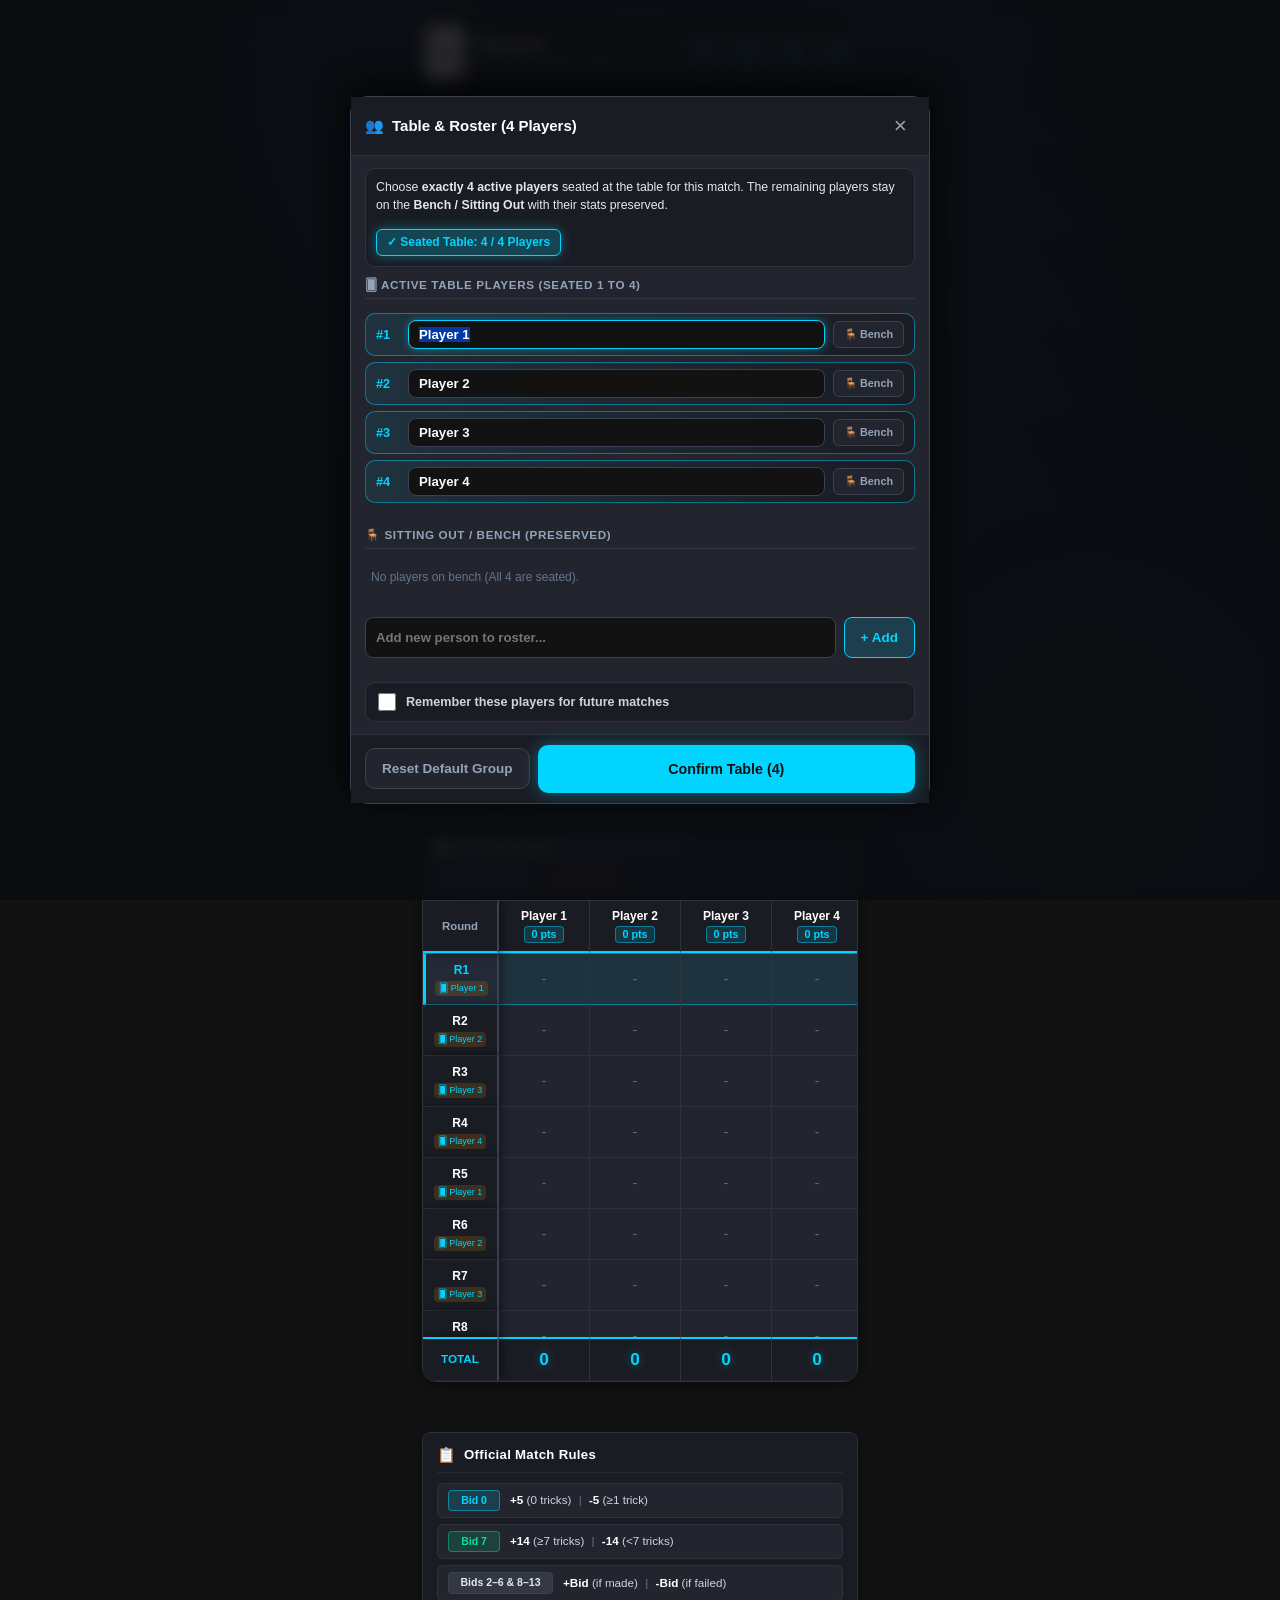
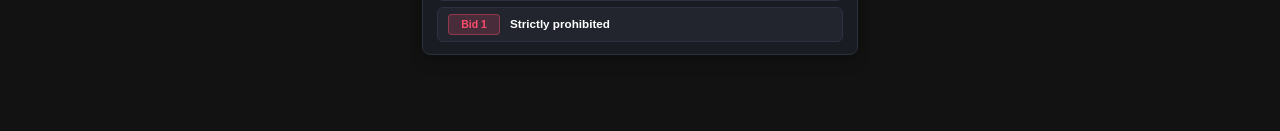
==== commit d512fde6: "Update public-scoreboard.html (Strawberry Tarneeb PWA & Scoreboard)" ====
--- a/public-scoreboard.html
+++ b/public-scoreboard.html
@@ -128,7 +128,7 @@
           <span>🏆 Active Table Standings</span>
           <span class="sub">Sorted by Points</span>
         </div>
-        <div id="podiumContainer" class="podium-grid">
+        <div id="podiumContainer" class="standings-list">
           <!-- Injected via JS -->
         </div>
       </section>
@@ -330,6 +330,14 @@
           <input type="text" id="newPlayerNameInput" class="player-name-input" placeholder="Add new person to roster..." maxlength="16">
           <button id="btnAddPlayer" class="btn-secondary" style="padding: 8px 14px;">+ Add</button>
         </div>
+
+        <!-- Remember players for future matches -->
+        <div class="remember-players-box">
+          <label class="remember-players-toggle" for="chkRememberPlayers">
+            <input type="checkbox" id="chkRememberPlayers" class="remember-checkbox">
+            <span class="remember-text">Remember these players for future matches</span>
+          </label>
+        </div>
       </div>
       <div class="modal-footer">
         <button id="btnResetDefaultPlayers" class="btn-secondary" style="font-size: 0.8rem;">Reset Default Group</button>
--- a/public-scoreboard.css
+++ b/public-scoreboard.css
@@ -1,1665 +1,3504 @@
-/* ==========================================================================
-   GRAPHITE & ELECTRIC BLUE THEME
-   File: public-scoreboard.css
-   Clean, sleek, high-contrast dark graphite palette with electric blue accents
-   ========================================================================== */
-
-:root {
-  /* Main Backgrounds */
-  --bg-main: #121212;             /* Deep Graphite / Dark Charcoal base */
-  --bg-charcoal: #1A1C23;         /* Layered Dark Charcoal (headers, sticky columns, inputs) */
-  
-  /* Cards & Surfaces */
-  --surface-card: #22252E;        /* Lighter Graphite for Cards, Modals, Panels */
-  --surface-hover: #2B2F3B;       /* Surface Hover */
-  --surface-active: #323746;      /* Surface Active */
-  
-  /* Primary Actions & Active States */
-  --electric-blue: #00D4FF;       /* Electric Blue primary action color */
-  --electric-blue-hover: #00B8E0; /* Electric Blue hover */
-  --electric-blue-glow: rgba(0, 212, 255, 0.4);
-  --electric-blue-subtle: rgba(0, 212, 255, 0.14);
-  
-  /* Secondary Highlights & Accents */
-  --electric-cyan: #0A84FF;       /* Deep Electric Blue / Secondary Accent */
-  --electric-cyan-glow: rgba(10, 132, 255, 0.35);
-  
-  /* Text & Typography */
-  --text-primary: #F8FAFC;        /* Crisp off-white primary text */
-  --text-secondary: #E2E8F0;      /* Secondary off-white text */
-  --text-muted: #94A3B8;          /* Cool grey supporting text */
-  --text-dim: #64748B;            /* Muted cool grey labels */
-  
-  /* Borders */
-  --border-subtle: #2D323E;       /* Subtle graphite border */
-  --border-strong: #3A4150;       /* Strong graphite border */
-  --border-electric: rgba(0, 212, 255, 0.45);
-  
-  /* Feedback States */
-  --feedback-pos: #00E699;        /* Electric Mint / Positive score feedback */
-  --feedback-pos-glow: rgba(0, 230, 153, 0.35);
-  --feedback-pos-subtle: rgba(0, 230, 153, 0.14);
-  
-  --feedback-neg: #FF4D6D;        /* Clean Coral / Negative score feedback */
-  --feedback-neg-subtle: rgba(255, 77, 109, 0.15);
-}
-
-/* ==========================================================================
-   1. BASE LAYOUT & HORIZONTAL OVERFLOW PREVENTION
-   ========================================================================== */
-html, body {
-  background-color: var(--bg-main) !important;
-  color: var(--text-primary) !important;
-  width: 100% !important;
-  max-width: 100vw !important;
-  overflow-x: hidden !important;
-  margin: 0 !important;
-  padding: 0 !important;
-}
-
-body::before {
-  background-image: radial-gradient(circle at 50% 5%, rgba(0, 212, 255, 0.08) 0%, transparent 60%),
-                    radial-gradient(circle at 85% 85%, rgba(34, 37, 46, 0.45) 0%, transparent 50%) !important;
-}
-
-.app-container {
-  width: 100% !important;
-  max-width: 480px !important;
-  margin: 0 auto !important;
-  padding: 0 10px 40px 10px !important;
-  overflow-x: hidden !important;
-  box-sizing: border-box !important;
-  background-color: transparent !important;
-}
-
-.mode-view {
-  width: 100% !important;
-  max-width: 100% !important;
-  overflow-x: hidden !important;
-}
-
-/* ==========================================================================
-   2. APP HEADER & STATUS STRIP (GRAPHITE & ELECTRIC BLUE)
-   ========================================================================== */
-.app-header {
-  padding: 12px 2px !important;
-  border-bottom: 1px solid var(--border-subtle) !important;
-  background: var(--bg-main) !important;
-  display: flex !important;
-  align-items: center !important;
-  justify-content: space-between !important;
-}
-
-.brand-wrapper {
-  display: flex !important;
-  align-items: center !important;
-  gap: 10px !important;
-}
-
-/* Mini Realistic Playing Card Logo Icon (Ace of Hearts) */
-.brand-card-icon,
-.playing-card-ace {
-  position: relative !important;
-  width: 40px !important;
-  height: 56px !important;
-  background: #FFFFFF !important;
-  border-radius: 6px !important;
-  border: 1px solid rgba(0, 0, 0, 0.12) !important;
-  box-shadow: 0 2px 8px rgba(0, 0, 0, 0.45), 0 0 1px rgba(255, 255, 255, 0.8) inset !important;
-  display: flex !important;
-  align-items: center !important;
-  justify-content: center !important;
-  user-select: none !important;
-  flex-shrink: 0 !important;
-  box-sizing: border-box !important;
-  padding: 2px !important;
-  overflow: hidden !important;
-  transition: transform 0.15s ease, box-shadow 0.15s ease !important;
-  cursor: pointer;
-}
-
-.brand-card-icon:hover {
-  transform: translateY(-1px) rotate(-2deg);
-  box-shadow: 0 4px 14px rgba(0, 212, 255, 0.4) !important;
-}
-
-.card-corner {
-  position: absolute !important;
-  display: flex !important;
-  flex-direction: column !important;
-  align-items: center !important;
-  line-height: 1 !important;
-  font-family: -apple-system, BlinkMacSystemFont, "Segoe UI", Roboto, Helvetica, Arial, sans-serif !important;
-}
-
-.card-top-left {
-  top: 3px !important;
-  left: 3px !important;
-}
-
-.card-bottom-right {
-  bottom: 3px !important;
-  right: 3px !important;
-  transform: rotate(180deg) !important;
-}
-
-.card-corner-rank {
-  font-size: 0.72rem !important;
-  font-weight: 900 !important;
-  color: #D90429 !important; /* Authentic playing card ruby red */
-  line-height: 0.85 !important;
-}
-
-.card-corner-suit {
-  font-size: 0.55rem !important;
-  color: #D90429 !important;
-  line-height: 0.85 !important;
-  margin-top: 1px !important;
-}
-
-.card-center-suit {
-  font-size: 1.35rem !important;
-  color: #D90429 !important;
-  line-height: 1 !important;
-  display: flex !important;
-  align-items: center !important;
-  justify-content: center !important;
-  filter: drop-shadow(0 1px 1px rgba(217, 4, 41, 0.25));
-}
-
-.brand-title {
-  color: #FFFFFF !important;
-  font-size: 1.25rem !important;
-  font-weight: 800 !important;
-  letter-spacing: -0.3px !important;
-  margin: 0 !important;
-  line-height: 1.2 !important;
-}
-
-.brand-subtitle {
-  color: var(--text-muted) !important;
-  font-size: 0.72rem !important;
-  margin: 0 !important;
-  display: flex !important;
-  gap: 6px !important;
-}
-
-.btn-icon {
-  background: var(--surface-card) !important;
-  border: 1px solid var(--border-subtle) !important;
-  color: var(--electric-blue) !important;
-  width: 38px !important;
-  height: 38px !important;
-  border-radius: 10px !important;
-  display: inline-flex !important;
-  align-items: center !important;
-  justify-content: center !important;
-  transition: all 0.15s ease !important;
-  cursor: pointer !important;
-}
-
-.btn-icon:hover {
-  background: var(--surface-hover) !important;
-  border-color: var(--electric-blue) !important;
-  color: #FFFFFF !important;
-  box-shadow: 0 0 10px var(--electric-blue-glow) !important;
-}
-
-.btn-icon:active {
-  transform: scale(0.94);
-  background: var(--surface-active) !important;
-}
-
-#btnNewGame {
-  color: var(--electric-blue) !important;
-}
-
-/* Base Generic Button Classes */
-.btn {
-  display: inline-flex !important;
-  align-items: center !important;
-  justify-content: center !important;
-  gap: 6px !important;
-  font-family: inherit !important;
-  font-weight: 700 !important;
-  cursor: pointer !important;
-  border-radius: 8px !important;
-  transition: all 0.15s ease !important;
-  user-select: none !important;
-  text-decoration: none !important;
-  border: none;
-  outline: none;
-}
-
-/* Status Strip */
-.status-strip {
-  background: var(--surface-card) !important;
-  border: 1px solid var(--border-subtle) !important;
-  border-radius: 14px !important;
-  padding: 10px 12px !important;
-  margin-bottom: 12px !important;
-  gap: 10px !important;
-  box-shadow: 0 4px 16px rgba(0, 0, 0, 0.4) !important;
-}
-
-#activeRoundLabel {
-  font-size: 0.88rem !important;
-  font-weight: 800 !important;
-  color: #FFFFFF !important;
-}
-
-#dealerInfoTag {
-  color: var(--electric-blue) !important;
-  font-weight: 700 !important;
-}
-
-.progress-bar-wrap {
-  background: var(--bg-charcoal) !important;
-  height: 6px !important;
-  border-radius: 9999px !important;
-  border: 1px solid var(--border-subtle) !important;
-}
-
-.progress-bar-fill {
-  background: linear-gradient(90deg, var(--electric-cyan), var(--electric-blue)) !important;
-  box-shadow: 0 0 8px var(--electric-blue-glow) !important;
-}
-
-.strip-actions {
-  display: grid !important;
-  grid-template-columns: 1fr 1fr !important;
-  gap: 10px !important;
-  width: 100% !important;
-  box-sizing: border-box !important;
-}
-
-/* Equal-Sized Bids & Score Tricks Buttons */
-.btn-strip {
-  display: inline-flex !important;
-  align-items: center !important;
-  justify-content: center !important;
-  gap: 6px !important;
-  padding: 10px 12px !important;
-  border-radius: 10px !important;
-  font-size: 0.88rem !important;
-  font-weight: 800 !important;
-  cursor: pointer !important;
-  transition: all 0.15s ease !important;
-  min-height: 44px !important;
-  height: 44px !important;
-  width: 100% !important;
-  white-space: nowrap !important;
-  box-sizing: border-box !important;
-}
-
-.btn-strip.btn-bidding,
-#btnTriggerBidding {
-  background: var(--surface-card) !important;
-  color: #FFFFFF !important;
-  border: 1px solid var(--border-strong) !important;
-}
-
-.btn-strip.btn-bidding:hover,
-#btnTriggerBidding:hover {
-  background: var(--surface-hover) !important;
-  border-color: var(--electric-blue) !important;
-  color: var(--electric-blue) !important;
-  box-shadow: 0 0 10px var(--electric-blue-glow) !important;
-}
-
-.btn-strip.btn-bidding:active,
-#btnTriggerBidding:active {
-  transform: scale(0.96) !important;
-  background: var(--surface-active) !important;
-}
-
-.btn-strip.btn-scoring,
-#btnTriggerScoring {
-  background: linear-gradient(135deg, var(--electric-cyan), var(--electric-blue)) !important;
-  color: #121212 !important;
-  border: none !important;
-  font-weight: 800 !important;
-  box-shadow: 0 2px 10px var(--electric-blue-glow) !important;
-}
-
-.btn-strip.btn-scoring:hover,
-#btnTriggerScoring:hover {
-  filter: brightness(1.1) !important;
-  box-shadow: 0 4px 16px var(--electric-blue-glow) !important;
-}
-
-.btn-strip.btn-scoring:active,
-#btnTriggerScoring:active {
-  transform: scale(0.96) !important;
-}
-
-.btn-bid-action {
-  background: var(--electric-blue-subtle) !important;
-  border: 1px solid var(--electric-blue) !important;
-  color: var(--electric-blue) !important;
-  font-weight: 700 !important;
-  padding: 8px 12px !important;
-  border-radius: 10px !important;
-  font-size: 0.82rem !important;
-  cursor: pointer;
-  transition: all 0.15s ease !important;
-}
-
-.btn-bid-action:hover {
-  background: var(--electric-blue) !important;
-  color: #121212 !important;
-  box-shadow: 0 0 12px var(--electric-blue-glow) !important;
-}
-
-.btn-bid-action:active {
-  transform: scale(0.96);
-}
-
-.btn-fast-entry {
-  background: linear-gradient(135deg, var(--electric-cyan), var(--electric-blue)) !important;
-  border: none !important;
-  color: #121212 !important;
-  font-weight: 800 !important;
-  padding: 8px 14px !important;
-  border-radius: 10px !important;
-  font-size: 0.82rem !important;
-  box-shadow: 0 2px 12px var(--electric-blue-glow) !important;
-  cursor: pointer;
-  transition: all 0.15s ease !important;
-}
-
-.btn-fast-entry:hover {
-  filter: brightness(1.1);
-  box-shadow: 0 4px 16px var(--electric-blue-glow) !important;
-}
-
-.btn-fast-entry:active {
-  transform: scale(0.96);
-}
-
-/* ==========================================================================
-   3. COMPACT LIVE STANDINGS (GRAPHITE & ELECTRIC BLUE)
-   ========================================================================== */
-.leaderboard-card {
-  background: var(--surface-card) !important;
-  border: 1px solid var(--border-subtle) !important;
-  border-radius: 14px !important;
-  padding: 8px 10px !important;
-  gap: 8px !important;
-  margin-bottom: 12px !important;
-  box-shadow: 0 4px 16px rgba(0, 0, 0, 0.4) !important;
-}
-
-.leaderboard-card::before {
-  height: 2px !important;
-  background: linear-gradient(90deg, var(--electric-blue), var(--electric-cyan), var(--feedback-pos), var(--border-strong)) !important;
-}
-
-.leaderboard-header {
-  padding: 0 2px !important;
-}
-
-.card-title {
-  font-size: 0.82rem !important;
-  font-weight: 800 !important;
-  letter-spacing: 0.5px !important;
-  color: #FFFFFF !important;
-}
-
-.live-indicator {
-  font-size: 0.62rem !important;
-  padding: 2px 7px !important;
-  background: var(--electric-blue-subtle) !important;
-  border: 1px solid var(--border-electric) !important;
-  color: var(--electric-blue) !important;
-  border-radius: 9999px !important;
-}
-
-.live-dot {
-  background: var(--electric-blue) !important;
-  box-shadow: 0 0 6px var(--electric-blue-glow) !important;
-}
-
-/* 4-Player Podium Grid: ULTRA-COMPACT horizontal strip */
-.podium-section {
-  margin-bottom: 10px !important;
-}
-
-.podium-grid,
-.podium-grid.four-players {
-  display: grid !important;
-  grid-template-columns: repeat(4, 1fr) !important;
-  align-items: stretch !important;
-  gap: 4px !important;
-  padding: 0 !important;
-  margin: 0 !important;
-  width: 100% !important;
-}
-
-.podium-item {
-  background: var(--surface-card) !important;
-  border: 1px solid var(--border-subtle) !important;
-  border-radius: 8px !important;
-  padding: 4px 2px !important;
-  min-height: 48px !important;
-  height: 48px !important;
-  display: flex !important;
-  flex-direction: column !important;
-  align-items: center !important;
-  justify-content: center !important;
-  gap: 1px !important;
-  transform: none !important;
-  transition: all 0.15s ease !important;
-  overflow: hidden !important;
-  box-sizing: border-box !important;
-}
-
-/* Leading Player: Sleek Electric Blue Glow */
-.podium-item.first {
-  background: linear-gradient(180deg, rgba(0, 212, 255, 0.14) 0%, var(--surface-card) 100%) !important;
-  border: 1.5px solid var(--electric-blue) !important;
-  box-shadow: 0 0 12px var(--electric-blue-glow) !important;
-}
-
-.podium-item.second {
-  border-color: #3A4150 !important;
-}
-
-.podium-item.third {
-  border-color: #2E3340 !important;
-}
-
-.podium-item.fourth {
-  border-color: #252832 !important;
-}
-
-/* Hide bulky rank tag & king card badge to keep ultra-compact height */
-.podium-rank-tag,
-.king-card-badge {
-  display: none !important;
-}
-
-.podium-badge {
-  font-size: 0.76rem !important;
-  line-height: 1 !important;
-  margin: 0 !important;
-}
-
-.podium-name {
-  font-size: 0.72rem !important;
-  font-weight: 700 !important;
-  color: #FFFFFF !important;
-  text-align: center !important;
-  max-width: 100% !important;
-  white-space: nowrap !important;
-  overflow: hidden !important;
-  text-overflow: ellipsis !important;
-  line-height: 1.1 !important;
-}
-
-.podium-score {
-  font-size: 0.95rem !important;
-  font-weight: 900 !important;
-  margin: 0 !important;
-  line-height: 1 !important;
-  color: #FFFFFF !important;
-}
-
-.podium-item.first .podium-score {
-  color: var(--electric-blue) !important;
-  text-shadow: 0 0 8px var(--electric-blue-glow) !important;
-}
-
-.podium-gap {
-  font-size: 0.54rem !important;
-  font-weight: 600 !important;
-  color: var(--text-muted) !important;
-  margin: 0 !important;
-  line-height: 1 !important;
-  white-space: nowrap !important;
-}
-
-/* Bench Strip: Compact Charcoal */
-.bench-strip {
-  background: rgba(26, 28, 35, 0.8) !important;
-  border: 1px dashed var(--border-strong) !important;
-  border-radius: 8px !important;
-  padding: 4px 8px !important;
-  font-size: 0.72rem !important;
-  gap: 4px !important;
-}
-
-.bench-title {
-  color: var(--text-muted) !important;
-  font-size: 0.72rem !important;
-}
-
-.bench-pill {
-  background: var(--surface-card) !important;
-  border: 1px solid var(--border-subtle) !important;
-  padding: 1px 6px !important;
-  border-radius: 4px !important;
-  font-size: 0.68rem !important;
-  color: #CBD5E1 !important;
-}
-
-/* ==========================================================================
-   4. SCORECARD MATRIX TABLE (GRAPHITE SURFACES & ELECTRIC BLUE ACCENTS)
-   ========================================================================== */
-.table-section,
-.table-card {
-  background: var(--surface-card) !important;
-  border: 1px solid var(--border-subtle) !important;
-  border-radius: 14px !important;
-  overflow: hidden !important;
-  width: 100% !important;
-  max-width: 100% !important;
-  min-width: 0 !important;
-  display: flex !important;
-  flex-direction: column !important;
-  box-shadow: 0 4px 16px rgba(0, 0, 0, 0.4) !important;
-  margin-bottom: 20px !important;
-}
-
-.table-section-header,
-.table-card-header {
-  background: var(--bg-charcoal) !important;
-  border-bottom: 1px solid var(--border-subtle) !important;
-  padding: 10px 12px !important;
-  display: flex !important;
-  justify-content: space-between !important;
-  align-items: center !important;
-  gap: 8px !important;
-  flex-wrap: wrap !important;
-}
-
-.table-title {
-  display: flex !important;
-  align-items: center !important;
-  gap: 8px !important;
-  font-size: 0.84rem !important;
-  font-weight: 800 !important;
-  color: #FFFFFF !important;
-}
-
-.table-title .sub {
-  font-size: 0.65rem !important;
-  color: var(--text-muted) !important;
-  font-weight: normal !important;
-  background: var(--electric-blue-subtle) !important;
-  border: 1px solid var(--border-electric) !important;
-  padding: 1px 6px !important;
-  border-radius: 4px !important;
-}
-
-.table-actions {
-  display: flex !important;
-  align-items: center !important;
-  gap: 6px !important;
-}
-
-.btn-table-action,
-#btnScrollToActive,
-#btnClearRound {
-  display: inline-flex !important;
-  align-items: center !important;
-  justify-content: center !important;
-  background: var(--surface-card) !important;
-  color: var(--text-muted) !important;
-  border: 1px solid var(--border-subtle) !important;
-  font-size: 0.72rem !important;
-  font-weight: 700 !important;
-  padding: 5px 10px !important;
-  border-radius: 6px !important;
-  cursor: pointer !important;
-  transition: all 0.15s ease !important;
-  white-space: nowrap !important;
-  box-sizing: border-box !important;
-}
-
-.btn-table-action:hover,
-#btnScrollToActive:hover {
-  background: var(--surface-hover) !important;
-  border-color: var(--electric-blue) !important;
-  color: #FFFFFF !important;
-  box-shadow: 0 0 8px var(--electric-blue-glow) !important;
-}
-
-.btn-table-action:active,
-#btnScrollToActive:active {
-  transform: scale(0.96) !important;
-}
-
-.btn-table-action.danger,
-#btnClearRound {
-  color: #FF4D6D !important;
-  border-color: rgba(255, 77, 109, 0.3) !important;
-}
-
-.btn-table-action.danger:hover,
-#btnClearRound:hover {
-  background: rgba(255, 77, 109, 0.15) !important;
-  border-color: #FF4D6D !important;
-  color: #FFFFFF !important;
-  box-shadow: 0 0 8px rgba(255, 77, 109, 0.4) !important;
-}
-
-.btn-table-action.danger:active,
-#btnClearRound:active {
-  transform: scale(0.96) !important;
-}
-
-/* Table Horizontal Scrolling Wrapper */
-.table-scroll-wrap,
-.scorecard-table-wrapper,
-.table-responsive,
-#tableScrollContainer,
-#scorecardTableContainer {
-  overflow-x: auto !important;
-  -webkit-overflow-scrolling: touch !important;
-  max-width: 100% !important;
-  display: block !important;
-  width: 100% !important;
-  min-width: 0 !important;
-  overflow-y: auto !important;
-  overscroll-behavior-x: contain !important;
-  max-height: 480px !important;
-  position: relative !important;
-}
-
-/* Scorecard Matrix Table */
-.scoreboard-matrix,
-.scoreboard-table,
-#scoreboardTable {
-  width: 100% !important;
-  min-width: 440px !important;
-  table-layout: fixed !important;
-  border-collapse: separate !important;
-  border-spacing: 0 !important;
-  font-size: 0.82rem !important;
-  margin: 0 !important;
-}
-
-/* Sticky First Column (Round # and Dealer) */
-.scoreboard-matrix th.col-round,
-.scoreboard-matrix td.col-round,
-.scoreboard-table th.col-round,
-.scoreboard-table td.col-round,
-#scoreboardTable th.col-round,
-#scoreboardTable td.col-round {
-  position: sticky !important;
-  left: 0 !important;
-  z-index: 10 !important;
-  background: var(--bg-charcoal) !important;
-  width: 76px !important;
-  min-width: 76px !important;
-  max-width: 76px !important;
-  text-align: center !important;
-  border-right: 2px solid var(--border-strong) !important;
-  box-shadow: 3px 0 8px rgba(0, 0, 0, 0.4) !important;
-  padding: 6px 4px !important;
-  box-sizing: border-box !important;
-}
-
-/* Sticky Corner Header */
-.scoreboard-matrix thead th.col-round,
-.scoreboard-table thead th.col-round,
-#scoreboardTable thead th.col-round {
-  z-index: 30 !important;
-  top: 0 !important;
-  left: 0 !important;
-  background: var(--bg-charcoal) !important;
-  color: var(--text-muted) !important;
-  font-weight: 800 !important;
-  font-size: 0.76rem !important;
-  border-bottom: 2px solid var(--electric-blue) !important;
-}
-
-/* Sticky Corner Footer */
-.scoreboard-matrix tfoot td.col-round,
-.scoreboard-table tfoot td.col-round,
-#scoreboardTable tfoot td.col-round {
-  z-index: 30 !important;
-  bottom: 0 !important;
-  left: 0 !important;
-  background: var(--bg-charcoal) !important;
-  color: var(--electric-blue) !important;
-  font-weight: 900 !important;
-  font-size: 0.78rem !important;
-  border-top: 2px solid var(--electric-blue) !important;
-}
-
-/* Player Column Headers (thead th) */
-.scoreboard-matrix thead th,
-.scoreboard-table thead th,
-#scoreboardTable thead th {
-  position: sticky !important;
-  top: 0 !important;
-  z-index: 20 !important;
-  background: var(--bg-charcoal) !important;
-  color: var(--text-primary) !important;
-  padding: 8px 6px !important;
-  border-bottom: 2px solid var(--electric-blue) !important;
-  border-right: 1px solid var(--border-subtle) !important;
-  min-width: 82px !important;
-  width: calc((100% - 76px) / 4) !important;
-  text-align: center !important;
-  box-sizing: border-box !important;
-}
-
-.player-header-wrap {
-  display: flex !important;
-  flex-direction: column !important;
-  align-items: center !important;
-  justify-content: center !important;
-  gap: 3px !important;
-  width: 100% !important;
-}
-
-.player-header-name {
-  display: block !important;
-  font-size: 0.8rem !important;
-  font-weight: 700 !important;
-  color: #FFFFFF !important;
-  max-width: 100% !important;
-  overflow: hidden !important;
-  text-overflow: ellipsis !important;
-  white-space: nowrap !important;
-  line-height: 1.2 !important;
-  text-align: center !important;
-}
-
-.player-header-total {
-  display: inline-block !important;
-  font-size: 0.72rem !important;
-  font-weight: 800 !important;
-  color: var(--electric-blue) !important;
-  background: var(--electric-blue-subtle) !important;
-  border: 1px solid var(--border-electric) !important;
-  padding: 1px 6px !important;
-  border-radius: 4px !important;
-  line-height: 1.2 !important;
-}
-
-.round-info-cell {
-  display: flex !important;
-  flex-direction: column !important;
-  align-items: center !important;
-  justify-content: center !important;
-  gap: 1px !important;
-  width: 100% !important;
-}
-
-.round-num-label {
-  font-size: 0.8rem !important;
-  font-weight: 800 !important;
-  color: #FFFFFF !important;
-}
-
-.dealer-tag {
-  font-size: 0.6rem !important;
-  color: var(--electric-blue) !important;
-  white-space: nowrap !important;
-  overflow: hidden !important;
-  text-overflow: ellipsis !important;
-  max-width: 68px !important;
-}
-
-/* Rows & Active Round */
-.scoreboard-matrix tbody tr,
-.scoreboard-table tbody tr,
-#scoreboardTable tbody tr {
-  background: transparent;
-}
-
-.scoreboard-matrix tbody tr:nth-child(even),
-.scoreboard-table tbody tr:nth-child(even),
-#scoreboardTable tbody tr:nth-child(even) {
-  background-color: rgba(255, 255, 255, 0.02) !important;
-}
-
-.scoreboard-matrix tbody tr:hover td,
-.scoreboard-table tbody tr:hover td,
-#scoreboardTable tbody tr:hover td {
-  background: var(--surface-hover) !important;
-}
-
-.scoreboard-matrix tbody tr.active-round td,
-.scoreboard-table tbody tr.active-round td,
-#scoreboardTable tbody tr.active-round td {
-  background-color: rgba(0, 212, 255, 0.08) !important;
-  border-top: 1px solid var(--border-electric) !important;
-  border-bottom: 1px solid var(--border-electric) !important;
-}
-
-.scoreboard-matrix tbody tr.active-round td.col-round,
-.scoreboard-table tbody tr.active-round td.col-round,
-#scoreboardTable tbody tr.active-round td.col-round {
-  background-color: #242936 !important;
-  border-left: 3.5px solid var(--electric-blue) !important;
-}
-
-.scoreboard-matrix tbody tr.active-round .round-num-label,
-.scoreboard-table tbody tr.active-round .round-num-label,
-#scoreboardTable tbody tr.active-round .round-num-label {
-  color: var(--electric-blue) !important;
-  font-weight: 900 !important;
-}
-
-/* Player Column Body Cells (tbody td) */
-.scoreboard-matrix tbody td,
-.scoreboard-table tbody td,
-#scoreboardTable tbody td {
-  padding: 6px 4px !important;
-  border-bottom: 1px solid var(--border-subtle) !important;
-  border-right: 1px solid var(--border-subtle) !important;
-  min-width: 82px !important;
-  width: calc((100% - 76px) / 4) !important;
-  text-align: center !important;
-  vertical-align: middle !important;
-  background: var(--surface-card) !important;
-  box-sizing: border-box !important;
-  cursor: pointer !important;
-  transition: background 0.12s ease !important;
-}
-
-.table-score-cell {
-  display: flex !important;
-  flex-direction: column !important;
-  align-items: center !important;
-  justify-content: center !important;
-  width: 100% !important;
-  min-height: 38px !important;
-  padding: 2px !important;
-}
-
-.cell-score-num {
-  font-size: 0.98rem !important;
-  font-weight: 900 !important;
-  line-height: 1.1 !important;
-}
-
-.cell-score-num.pos {
-  color: var(--feedback-pos) !important;
-}
-
-.cell-score-num.neg {
-  color: var(--feedback-neg) !important;
-}
-
-.cell-sub-detail {
-  font-size: 0.62rem !important;
-  color: var(--text-muted) !important;
-  font-weight: 600 !important;
-  white-space: nowrap !important;
-}
-
-.cell-bid-only {
-  font-size: 0.74rem !important;
-  font-weight: 800 !important;
-  color: var(--electric-blue) !important;
-  background: var(--electric-blue-subtle) !important;
-  padding: 1px 6px !important;
-  border-radius: 4px !important;
-}
-
-.cell-empty-dash {
-  font-size: 0.9rem !important;
-  color: var(--text-dim) !important;
-}
-
-/* Sticky Footer (Total Row) */
-.scoreboard-matrix tfoot td,
-.scoreboard-table tfoot td,
-#scoreboardTable tfoot td {
-  position: sticky !important;
-  bottom: 0 !important;
-  z-index: 20 !important;
-  background: var(--bg-charcoal) !important;
-  padding: 8px 4px !important;
-  border-top: 2px solid var(--electric-blue) !important;
-  border-right: 1px solid var(--border-subtle) !important;
-  min-width: 82px !important;
-  width: calc((100% - 76px) / 4) !important;
-  text-align: center !important;
-  box-sizing: border-box !important;
-  font-weight: 800 !important;
-}
-
-.footer-total-score {
-  font-size: 1.15rem !important;
-  color: var(--electric-blue) !important;
-  font-weight: 900 !important;
-  text-shadow: 0 0 10px var(--electric-blue-glow) !important;
-}
-
-/* ==========================================================================
-   5. SETUP / EDIT PLAYERS MODAL (#modalPlayers) - GRAPHITE & ELECTRIC BLUE
-   ========================================================================== */
-.modal-overlay {
-  background: rgba(10, 12, 16, 0.88) !important;
-  backdrop-filter: blur(8px) !important;
-  -webkit-backdrop-filter: blur(8px) !important;
-  z-index: 9999 !important;
-}
-
-.modal-content {
-  background: var(--surface-card) !important;
-  border: 1px solid var(--border-strong) !important;
-  border-radius: 18px 18px 0 0 !important;
-  box-shadow: 0 -8px 32px rgba(0, 0, 0, 0.7) !important;
-  max-height: 92vh !important;
-}
-
-@media (min-width: 601px) {
-  .modal-content {
-    border-radius: 18px !important;
-  }
-}
-
-.modal-header {
-  background: var(--bg-charcoal) !important;
-  border-bottom: 1px solid var(--border-subtle) !important;
-  padding: 12px 14px !important;
-}
-
-.modal-title {
-  color: #FFFFFF !important;
-  font-size: 1rem !important;
-  font-weight: 800 !important;
-}
-
-.modal-body {
-  padding: 12px 14px !important;
-  gap: 10px !important;
-  background: var(--surface-card) !important;
-}
-
-.modal-footer {
-  background: var(--bg-charcoal) !important;
-  border-top: 1px solid var(--border-subtle) !important;
-  padding: 10px 14px !important;
-  gap: 8px !important;
-}
-
-/* Roster Instructions & Counter Pill */
-.roster-instruction-box {
-  background: var(--bg-charcoal) !important;
-  border: 1px solid var(--border-subtle) !important;
-  border-radius: 10px !important;
-  padding: 10px !important;
-  font-size: 0.82rem !important;
-  color: var(--text-secondary) !important;
-}
-
-.active-counter-pill {
-  background: var(--electric-blue-subtle) !important;
-  color: var(--electric-blue) !important;
-  border: 1px solid var(--border-electric) !important;
-  font-weight: 800 !important;
-  padding: 4px 10px !important;
-  border-radius: 6px !important;
-  display: inline-block !important;
-  margin-top: 6px !important;
-}
-
-.active-counter-pill.valid {
-  background: rgba(0, 212, 255, 0.22) !important;
-  border-color: var(--electric-blue) !important;
-  color: var(--electric-blue) !important;
-  box-shadow: 0 0 12px var(--electric-blue-glow) !important;
-}
-
-.roster-section-title {
-  color: var(--text-muted) !important;
-  font-size: 0.78rem !important;
-  font-weight: 800 !important;
-  text-transform: uppercase !important;
-  letter-spacing: 0.6px !important;
-  margin-bottom: 4px !important;
-}
-
-/* Player Manage Rows */
-.player-list-manage {
-  display: flex !important;
-  flex-direction: column !important;
-  gap: 6px !important;
-}
-
-.player-manage-row {
-  background: var(--bg-charcoal) !important;
-  border: 1px solid var(--border-subtle) !important;
-  border-radius: 10px !important;
-  padding: 6px 10px !important;
-  gap: 8px !important;
-  display: flex !important;
-  align-items: center !important;
-  transition: all 0.15s ease !important;
-}
-
-.player-manage-row.is-active-seated {
-  border-color: var(--border-electric) !important;
-  background: linear-gradient(90deg, rgba(0, 212, 255, 0.08), var(--bg-charcoal)) !important;
-}
-
-.player-manage-row.is-bench {
-  border-color: var(--border-subtle) !important;
-  opacity: 0.9 !important;
-}
-
-.player-manage-row > span {
-  color: var(--electric-blue) !important;
-  font-weight: 800 !important;
-}
-
-.player-name-input {
-  background: var(--bg-main) !important;
-  border: 1px solid var(--border-strong) !important;
-  border-radius: 8px !important;
-  color: var(--text-primary) !important;
-  font-size: 0.88rem !important;
-  font-weight: 600 !important;
-  padding: 6px 10px !important;
-  outline: none !important;
-  transition: border-color 0.15s ease, box-shadow 0.15s ease !important;
-}
-
-.player-name-input:focus {
-  border-color: var(--electric-blue) !important;
-  box-shadow: 0 0 8px var(--electric-blue-glow) !important;
-}
-
-/* Roster Action Buttons */
-.btn-toggle-seat {
-  padding: 6px 10px !important;
-  border-radius: 6px !important;
-  font-size: 0.72rem !important;
-  font-weight: 700 !important;
-  cursor: pointer !important;
-  white-space: nowrap !important;
-  transition: all 0.15s ease !important;
-}
-
-.btn-toggle-seat.to-bench {
-  background: var(--surface-card) !important;
-  border: 1px solid var(--border-strong) !important;
-  color: var(--text-muted) !important;
-}
-
-.btn-toggle-seat.to-bench:hover {
-  background: var(--surface-hover) !important;
-  color: #FFFFFF !important;
-}
-
-.btn-toggle-seat.to-table {
-  background: var(--electric-blue-subtle) !important;
-  border: 1px solid var(--border-electric) !important;
-  color: var(--electric-blue) !important;
-}
-
-.btn-toggle-seat.to-table:hover {
-  background: var(--electric-blue) !important;
-  color: #121212 !important;
-  box-shadow: 0 0 10px var(--electric-blue-glow) !important;
-}
-
-.btn-del-player {
-  background: var(--feedback-neg-subtle) !important;
-  border: 1px solid rgba(255, 77, 109, 0.3) !important;
-  color: var(--feedback-neg) !important;
-  width: 28px !important;
-  height: 28px !important;
-  border-radius: 6px !important;
-  cursor: pointer !important;
-  display: flex !important;
-  align-items: center !important;
-  justify-content: center !important;
-  font-size: 1.1rem !important;
-}
-
-.btn-del-player:hover {
-  background: var(--feedback-neg) !important;
-  color: #FFFFFF !important;
-}
-
-.add-player-box {
-  display: flex !important;
-  gap: 8px !important;
-}
-
-#btnAddPlayer {
-  background: var(--electric-blue-subtle) !important;
-  border: 1px solid var(--electric-blue) !important;
-  color: var(--electric-blue) !important;
-  border-radius: 8px !important;
-  font-weight: 700 !important;
-  cursor: pointer !important;
-  transition: all 0.15s ease !important;
-}
-
-#btnAddPlayer:hover {
-  background: var(--electric-blue) !important;
-  color: #121212 !important;
-  box-shadow: 0 0 10px var(--electric-blue-glow) !important;
-}
-
-#btnResetDefaultPlayers {
-  background: var(--surface-card) !important;
-  border: 1px solid var(--border-strong) !important;
-  color: var(--text-muted) !important;
-  border-radius: 10px !important;
-  cursor: pointer !important;
-}
-
-#btnResetDefaultPlayers:hover {
-  background: var(--surface-hover) !important;
-  color: #FFFFFF !important;
-}
-
-#btnSaveRoster {
-  background: var(--electric-blue) !important;
-  color: #121212 !important;
-  font-weight: 800 !important;
-  border: none !important;
-  border-radius: 10px !important;
-  box-shadow: 0 0 16px var(--electric-blue-glow) !important;
-  cursor: pointer !important;
-  transition: all 0.15s ease !important;
-}
-
-#btnSaveRoster:hover {
-  background: var(--electric-blue-hover) !important;
-  box-shadow: 0 0 20px var(--electric-blue-glow) !important;
-}
-
-/* ==========================================================================
-   6. SCORING & BIDDING MODALS (GRAPHITE & ELECTRIC BLUE)
-   ========================================================================== */
-.round-selector-bar {
-  background: var(--bg-charcoal) !important;
-  border: 1px solid var(--border-subtle) !important;
-  border-radius: 10px !important;
-  padding: 6px 10px !important;
-}
-
-.round-nav-btn {
-  background: var(--surface-card) !important;
-  border: 1px solid var(--border-subtle) !important;
-  color: #FFFFFF !important;
-  width: 40px !important;
-  height: 40px !important;
-  border-radius: 8px !important;
-  font-size: 1.15rem !important;
-  cursor: pointer;
-}
-
-.round-nav-btn:hover {
-  border-color: var(--electric-blue) !important;
-  color: var(--electric-blue) !important;
-}
-
-.round-selector-title h3 {
-  font-size: 1rem !important;
-  font-weight: 800 !important;
-  color: #FFFFFF !important;
-}
-
-.round-selector-title span {
-  font-size: 0.72rem !important;
-  color: var(--electric-blue) !important;
-}
-
-/* Tricks Total Counter Strip */
-.tricks-total-strip {
-  background: var(--bg-charcoal) !important;
-  border: 1.5px solid var(--border-strong) !important;
-  border-radius: 10px !important;
-  padding: 8px 12px !important;
-  font-size: 0.88rem !important;
-  font-weight: 700 !important;
-  color: #FFFFFF !important;
-  display: flex !important;
-  align-items: center !important;
-  justify-content: space-between !important;
-}
-
-.tricks-badge {
-  font-size: 1.05rem !important;
-  font-weight: 900 !important;
-  padding: 3px 12px !important;
-  border-radius: 9999px !important;
-  background: var(--electric-blue-subtle) !important;
-  color: var(--electric-blue) !important;
-  border: 1px solid var(--border-electric) !important;
-  letter-spacing: 0.5px !important;
-  transition: all 0.2s ease !important;
-}
-
-.tricks-badge.valid {
-  background: var(--feedback-pos-subtle) !important;
-  color: var(--feedback-pos) !important;
-  border-color: var(--feedback-pos) !important;
-  box-shadow: 0 0 14px var(--feedback-pos-glow) !important;
-}
-
-/* Player Scoring Rows */
-.scoring-player-list {
-  display: flex !important;
-  flex-direction: column !important;
-  gap: 6px !important;
-}
-
-.scoring-player-card {
-  background: var(--bg-charcoal) !important;
-  border: 1px solid var(--border-subtle) !important;
-  border-radius: 10px !important;
-  padding: 6px 10px !important;
-  gap: 8px !important;
-  min-height: 54px !important;
-}
-
-.scoring-player-info {
-  min-width: 80px !important;
-  max-width: 95px !important;
-  gap: 2px !important;
-}
-
-.scoring-player-name {
-  font-size: 0.88rem !important;
-  font-weight: 700 !important;
-  color: #FFFFFF !important;
-  white-space: nowrap !important;
-  overflow: hidden !important;
-  text-overflow: ellipsis !important;
-}
-
-.scoring-bid-badge {
-  font-size: 0.68rem !important;
-  font-weight: 800 !important;
-  color: var(--electric-blue) !important;
-  background: var(--electric-blue-subtle) !important;
-  border: 1px solid var(--border-electric) !important;
-  padding: 1px 5px !important;
-  border-radius: 4px !important;
-}
-
-.scoring-player-controls {
-  gap: 6px !important;
-}
-
-/* Stepper Buttons (44x44px minimum) */
-.btn-step {
-  min-width: 44px !important;
-  min-height: 44px !important;
-  width: 44px !important;
-  height: 44px !important;
-  background: var(--surface-card) !important;
-  border: 1.5px solid var(--border-strong) !important;
-  border-radius: 10px !important;
-  color: #FFFFFF !important;
-  font-size: 1.4rem !important;
-  font-weight: 800 !important;
-  display: flex !important;
-  align-items: center !important;
-  justify-content: center !important;
-  cursor: pointer !important;
-  touch-action: manipulation !important;
-  user-select: none !important;
-  transition: all 0.12s ease !important;
-}
-
-.btn-step:hover {
-  border-color: var(--electric-blue) !important;
-  color: var(--electric-blue) !important;
-}
-
-.btn-step:active {
-  background: var(--electric-blue) !important;
-  color: #121212 !important;
-  border-color: var(--electric-blue) !important;
-  transform: scale(0.92) !important;
-}
-
-.tricks-input-box {
-  width: 46px !important;
-  height: 44px !important;
-  background: var(--bg-main) !important;
-  border: 1.5px solid var(--border-strong) !important;
-  border-radius: 8px !important;
-  color: #FFFFFF !important;
-  font-size: 1.25rem !important;
-  font-weight: 900 !important;
-  text-align: center !important;
-}
-
-.tricks-input-box:focus {
-  border-color: var(--electric-blue) !important;
-  box-shadow: 0 0 8px var(--electric-blue-glow) !important;
-}
-
-.scoring-live-preview {
-  min-width: 58px !important;
-}
-
-.score-badge-live {
-  font-size: 1rem !important;
-  font-weight: 900 !important;
-  padding: 2px 6px !important;
-  border-radius: 4px !important;
-}
-
-.score-badge-live.pos {
-  color: var(--feedback-pos) !important;
-  background: var(--feedback-pos-subtle) !important;
-}
-
-.score-badge-live.neg {
-  color: var(--feedback-neg) !important;
-  background: var(--feedback-neg-subtle) !important;
-}
-
-.scoring-help-note {
-  font-size: 0.68rem !important;
-  color: var(--text-muted) !important;
-  text-align: center !important;
-  padding: 2px 4px !important;
-}
-
-/* Primary "Save & Next Round" button: Electric Blue */
-#btnSaveScoring, .btn-primary {
-  background: var(--electric-blue) !important;
-  color: #121212 !important;
-  border: none !important;
-  border-radius: 12px !important;
-  padding: 12px 18px !important;
-  font-size: 0.95rem !important;
-  font-weight: 800 !important;
-  min-height: 48px !important;
-  box-shadow: 0 4px 16px var(--electric-blue-glow) !important;
-  cursor: pointer !important;
-  transition: all 0.15s ease !important;
-}
-
-#btnSaveScoring:hover, .btn-primary:hover {
-  background: var(--electric-blue-hover) !important;
-  box-shadow: 0 6px 20px var(--electric-blue-glow) !important;
-}
-
-#btnSaveScoring:active, .btn-primary:active {
-  transform: scale(0.98) !important;
-}
-
-.btn-secondary {
-  background: var(--surface-card) !important;
-  border: 1px solid var(--border-strong) !important;
-  color: var(--text-primary) !important;
-  border-radius: 12px !important;
-  padding: 12px 16px !important;
-  font-size: 0.9rem !important;
-  font-weight: 700 !important;
-  cursor: pointer;
-  transition: all 0.15s ease !important;
-}
-
-.btn-secondary:hover {
-  background: var(--surface-hover) !important;
-  border-color: var(--electric-blue) !important;
-}
-
-/* Bidding Modal */
-.phase-info-banner {
-  background: var(--bg-charcoal) !important;
-  border: 1px solid var(--border-subtle) !important;
-  border-radius: 10px !important;
-  padding: 8px 10px !important;
-}
-
-.phase-dealer-wrap {
-  color: var(--electric-blue) !important;
-  font-weight: 700 !important;
-}
-
-.prohibit-badge {
-  background: var(--feedback-neg-subtle) !important;
-  border: 1px solid rgba(255, 77, 109, 0.35) !important;
-  color: var(--feedback-neg) !important;
-}
-
-.bidding-player-card {
-  background: var(--bg-charcoal) !important;
-  border: 1px solid var(--border-subtle) !important;
-  border-radius: 10px !important;
-  padding: 8px 10px !important;
-  gap: 6px !important;
-}
-
-.bidding-player-card.is-dealer {
-  border-color: var(--border-electric) !important;
-  background: linear-gradient(90deg, rgba(0, 212, 255, 0.08), var(--bg-charcoal)) !important;
-}
-
-.bidding-card-name {
-  color: #FFFFFF !important;
-  font-size: 0.9rem !important;
-}
-
-.bidding-current-val {
-  color: var(--electric-blue) !important;
-  background: var(--electric-blue-subtle) !important;
-  border: 1px solid var(--border-electric) !important;
-  border-radius: 4px !important;
-}
-
-.bid-btn {
-  background: var(--surface-card) !important;
-  border: 1px solid var(--border-subtle) !important;
-  color: var(--text-primary) !important;
-  min-height: 38px !important;
-  border-radius: 8px !important;
-  font-weight: 700 !important;
-  cursor: pointer;
-  transition: all 0.12s ease !important;
-}
-
-.bid-btn:hover {
-  border-color: var(--electric-blue) !important;
-  color: var(--electric-blue) !important;
-}
-
-.bid-btn.bid-0 {
-  color: var(--feedback-pos) !important;
-}
-
-.bid-btn.bid-7 {
-  color: var(--electric-blue) !important;
-}
-
-.bid-btn.active {
-  background: var(--electric-blue) !important;
-  border-color: var(--electric-blue) !important;
-  color: #121212 !important;
-  font-weight: 900 !important;
-  box-shadow: 0 0 12px var(--electric-blue-glow) !important;
-}
-
-.bid-btn.active.bid-0 {
-  background: var(--feedback-pos) !important;
-  border-color: var(--feedback-pos) !important;
-  color: #121212 !important;
-  box-shadow: 0 0 12px var(--feedback-pos-glow) !important;
-}
-
-.bid-btn.active.bid-7 {
-  background: var(--electric-cyan) !important;
-  border-color: var(--electric-cyan) !important;
-  color: #FFFFFF !important;
-  box-shadow: 0 0 12px var(--electric-cyan-glow) !important;
-}
-
-#btnSaveBidsAndPlay {
-  background: var(--electric-blue) !important;
-  color: #121212 !important;
-  font-weight: 800 !important;
-  box-shadow: 0 4px 16px var(--electric-blue-glow) !important;
-}
-
-/* ==========================================================================
-   7. NEW MATCH, HISTORY & VICTORY MODALS
-   ========================================================================== */
-#modalNewGame .modal-title {
-  color: var(--electric-blue) !important;
-}
-
-#modalNewGame input[type="checkbox"] {
-  accent-color: var(--electric-blue) !important;
-}
-
-#btnConfirmNewGame {
-  background: var(--electric-blue) !important;
-  color: #121212 !important;
-  font-weight: 800 !important;
-  box-shadow: 0 4px 16px var(--electric-blue-glow) !important;
-}
-
-.history-card {
-  background: var(--bg-charcoal) !important;
-  border: 1px solid var(--border-subtle) !important;
-  border-radius: 10px !important;
-}
-
-#btnClearAllHistory {
-  color: var(--feedback-neg) !important;
-  border-color: rgba(255, 77, 109, 0.3) !important;
-}
-
-#modalVictory .modal-title {
-  color: var(--electric-blue) !important;
-}
-
-#victoryWinnerName {
-  color: #FFFFFF !important;
-}
-
-#victoryScore {
-  color: var(--electric-blue) !important;
-  text-shadow: 0 0 12px var(--electric-blue-glow) !important;
-}
-
-/* Toast Notice */
-.toast-notice {
-  background: var(--bg-charcoal) !important;
-  border: 1px solid var(--electric-blue) !important;
-  color: #FFFFFF !important;
-  box-shadow: 0 8px 24px rgba(0, 0, 0, 0.6), 0 0 12px var(--electric-blue-glow) !important;
-  border-radius: 10px !important;
-}
-
-.toast-notice span:first-child {
-  color: var(--electric-blue) !important;
-}
-
-/* ==========================================================================
-   OFFICIAL MATCH RULES PANEL (GRAPHITE & ELECTRIC ACCENTS)
-   ========================================================================== */
-.official-rules-panel {
-  background: #1A1C23 !important;
-  border: 1px solid #2B303C !important;
-  border-radius: 8px !important;
-  padding: 12px 14px !important;
-  margin-top: 16px !important;
-  margin-bottom: 24px !important;
-  box-shadow: 0 4px 16px rgba(0, 0, 0, 0.3) !important;
-}
-
-.rules-panel-header {
-  display: flex !important;
-  align-items: center !important;
-  gap: 8px !important;
-  margin-bottom: 10px !important;
-  border-bottom: 1px solid rgba(255, 255, 255, 0.06) !important;
-  padding-bottom: 8px !important;
-}
-
-.rules-header-icon {
-  font-size: 1rem !important;
-  line-height: 1 !important;
-}
-
-.rules-panel-title {
-  margin: 0 !important;
-  font-size: 0.88rem !important;
-  font-weight: 800 !important;
-  color: #FFFFFF !important;
-  letter-spacing: 0.3px !important;
-}
-
-.rules-grid {
-  display: flex !important;
-  flex-direction: column !important;
-  gap: 6px !important;
-}
-
-.rule-item {
-  display: flex !important;
-  align-items: center !important;
-  gap: 10px !important;
-  padding: 6px 10px !important;
-  background: #22252E !important;
-  border-radius: 6px !important;
-  border: 1px solid #2D323E !important;
-  font-size: 0.78rem !important;
-  color: var(--text-primary) !important;
-}
-
-.rule-badge {
-  display: inline-flex !important;
-  align-items: center !important;
-  justify-content: center !important;
-  padding: 2px 7px !important;
-  border-radius: 4px !important;
-  font-size: 0.7rem !important;
-  font-weight: 800 !important;
-  white-space: nowrap !important;
-  min-width: 52px !important;
-  text-align: center !important;
-}
-
-.rule-badge.rule-zero {
-  background: rgba(0, 212, 255, 0.15) !important;
-  border: 1px solid var(--border-electric) !important;
-  color: var(--electric-blue) !important;
-}
-
-.rule-badge.rule-seven {
-  background: rgba(0, 230, 153, 0.15) !important;
-  border: 1px solid rgba(0, 230, 153, 0.4) !important;
-  color: var(--feedback-pos) !important;
-}
-
-.rule-badge.rule-standard {
-  background: rgba(148, 163, 184, 0.15) !important;
-  border: 1px solid #3A4150 !important;
-  color: #E2E8F0 !important;
-  min-width: 105px !important;
-}
-
-.rule-badge.rule-prohibited {
-  background: rgba(255, 77, 109, 0.18) !important;
-  border: 1px solid rgba(255, 77, 109, 0.4) !important;
-  color: #FF4D6D !important;
-}
-
-.rule-text {
-  font-size: 0.78rem !important;
-  color: #CBD5E1 !important;
-}
-
-.rule-text strong {
-  color: #FFFFFF !important;
-  font-weight: 700 !important;
-}
-
-.rule-sep {
-  color: var(--text-dim) !important;
-  margin: 0 4px !important;
-}
+/* ==========================================================================+
+   GRAPHITE & ELECTRIC BLUE THEME+
+   File: public-scoreboard.css+
+   Clean, sleek, high-contrast dark graphite palette with electric blue accents+
+   ========================================================================== */+
++
+:root {+
+  /* Main Backgrounds */+
+  --bg-main: #121212;             /* Deep Graphite / Dark Charcoal base */+
+  --bg-charcoal: #1A1C23;         /* Layered Dark Charcoal (headers, sticky columns, inputs) */+
+  +
+  /* Cards & Surfaces */+
+  --surface-card: #22252E;        /* Lighter Graphite for Cards, Modals, Panels */+
+  --surface-hover: #2B2F3B;       /* Surface Hover */+
+  --surface-active: #323746;      /* Surface Active */+
+  +
+  /* Primary Actions & Active States */+
+  --electric-blue: #00D4FF;       /* Electric Blue primary action color */+
+  --electric-blue-hover: #00B8E0; /* Electric Blue hover */+
+  --electric-blue-glow: rgba(0, 212, 255, 0.4);+
+  --electric-blue-subtle: rgba(0, 212, 255, 0.14);+
+  +
+  /* Secondary Highlights & Accents */+
+  --electric-cyan: #0A84FF;       /* Deep Electric Blue / Secondary Accent */+
+  --electric-cyan-glow: rgba(10, 132, 255, 0.35);+
+  +
+  /* Text & Typography */+
+  --text-primary: #F8FAFC;        /* Crisp off-white primary text */+
+  --text-secondary: #E2E8F0;      /* Secondary off-white text */+
+  --text-muted: #94A3B8;          /* Cool grey supporting text */+
+  --text-dim: #64748B;            /* Muted cool grey labels */+
+  +
+  /* Borders */+
+  --border-subtle: #2D323E;       /* Subtle graphite border */+
+  --border-strong: #3A4150;       /* Strong graphite border */+
+  --border-electric: rgba(0, 212, 255, 0.45);+
+  +
+  /* Feedback States */+
+  --feedback-pos: #00E699;        /* Electric Mint / Positive score feedback */+
+  --feedback-pos-glow: rgba(0, 230, 153, 0.35);+
+  --feedback-pos-subtle: rgba(0, 230, 153, 0.14);+
+  +
+  --feedback-neg: #FF4D6D;        /* Clean Coral / Negative score feedback */+
+  --feedback-neg-subtle: rgba(255, 77, 109, 0.15);+
+}+
++
+/* ==========================================================================+
+   1. BASE LAYOUT & HORIZONTAL OVERFLOW PREVENTION+
+   ========================================================================== */+
+html, body {+
+  background-color: var(--bg-main) !important;+
+  color: var(--text-primary) !important;+
+  width: 100% !important;+
+  max-width: 100vw !important;+
+  overflow-x: hidden !important;+
+  margin: 0 !important;+
+  padding: 0 !important;+
+}+
++
+body::before {+
+  background-image: radial-gradient(circle at 50% 5%, rgba(0, 212, 255, 0.08) 0%, transparent 60%),+
+                    radial-gradient(circle at 85% 85%, rgba(34, 37, 46, 0.45) 0%, transparent 50%) !important;+
+}+
++
+.app-container {+
+  width: 100% !important;+
+  max-width: 480px !important;+
+  margin: 0 auto !important;+
+  padding: 0 10px 40px 10px !important;+
+  overflow-x: hidden !important;+
+  box-sizing: border-box !important;+
+  background-color: transparent !important;+
+}+
++
+.mode-view {+
+  width: 100% !important;+
+  max-width: 100% !important;+
+  overflow-x: hidden !important;+
+}+
++
+/* ==========================================================================+
+   2. APP HEADER & STATUS STRIP (GRAPHITE & ELECTRIC BLUE)+
+   ========================================================================== */+
+.app-header {+
+  padding: 12px 2px !important;+
+  border-bottom: 1px solid var(--border-subtle) !important;+
+  background: var(--bg-main) !important;+
+  display: flex !important;+
+  align-items: center !important;+
+  justify-content: space-between !important;+
+}+
++
+.brand-wrapper {+
+  display: flex !important;+
+  align-items: center !important;+
+  gap: 10px !important;+
+}+
++
+/* Mini Realistic Playing Card Logo Icon (Ace of Hearts) */+
+.brand-card-icon,+
+.playing-card-ace {+
+  position: relative !important;+
+  width: 40px !important;+
+  height: 56px !important;+
+  background: #FFFFFF !important;+
+  border-radius: 6px !important;+
+  border: 1px solid rgba(0, 0, 0, 0.12) !important;+
+  box-shadow: 0 2px 8px rgba(0, 0, 0, 0.45), 0 0 1px rgba(255, 255, 255, 0.8) inset !important;+
+  display: flex !important;+
+  align-items: center !important;+
+  justify-content: center !important;+
+  user-select: none !important;+
+  flex-shrink: 0 !important;+
+  box-sizing: border-box !important;+
+  padding: 2px !important;+
+  overflow: hidden !important;+
+  transition: transform 0.15s ease, box-shadow 0.15s ease !important;+
+  cursor: pointer;+
+}+
++
+.brand-card-icon:hover {+
+  transform: translateY(-1px) rotate(-2deg);+
+  box-shadow: 0 4px 14px rgba(0, 212, 255, 0.4) !important;+
+}+
++
+.card-corner {+
+  position: absolute !important;+
+  display: flex !important;+
+  flex-direction: column !important;+
+  align-items: center !important;+
+  line-height: 1 !important;+
+  font-family: -apple-system, BlinkMacSystemFont, "Segoe UI", Roboto, Helvetica, Arial, sans-serif !important;+
+}+
++
+.card-top-left {+
+  top: 3px !important;+
+  left: 3px !important;+
+}+
++
+.card-bottom-right {+
+  bottom: 3px !important;+
+  right: 3px !important;+
+  transform: rotate(180deg) !important;+
+}+
++
+.card-corner-rank {+
+  font-size: 0.72rem !important;+
+  font-weight: 900 !important;+
+  color: #D90429 !important; /* Authentic playing card ruby red */+
+  line-height: 0.85 !important;+
+}+
++
+.card-corner-suit {+
+  font-size: 0.55rem !important;+
+  color: #D90429 !important;+
+  line-height: 0.85 !important;+
+  margin-top: 1px !important;+
+}+
++
+.card-center-suit {+
+  font-size: 1.35rem !important;+
+  color: #D90429 !important;+
+  line-height: 1 !important;+
+  display: flex !important;+
+  align-items: center !important;+
+  justify-content: center !important;+
+  filter: drop-shadow(0 1px 1px rgba(217, 4, 41, 0.25));+
+}+
++
+.brand-title {+
+  color: #FFFFFF !important;+
+  font-size: 1.25rem !important;+
+  font-weight: 800 !important;+
+  letter-spacing: -0.3px !important;+
+  margin: 0 !important;+
+  line-height: 1.2 !important;+
+}+
++
+.brand-subtitle {+
+  color: var(--text-muted) !important;+
+  font-size: 0.72rem !important;+
+  margin: 0 !important;+
+  display: flex !important;+
+  gap: 6px !important;+
+}+
++
+.btn-icon {+
+  background: var(--surface-card) !important;+
+  border: 1px solid var(--border-subtle) !important;+
+  color: var(--electric-blue) !important;+
+  width: 38px !important;+
+  height: 38px !important;+
+  border-radius: 10px !important;+
+  display: inline-flex !important;+
+  align-items: center !important;+
+  justify-content: center !important;+
+  transition: all 0.15s ease !important;+
+  cursor: pointer !important;+
+}+
++
+.btn-icon:hover {+
+  background: var(--surface-hover) !important;+
+  border-color: var(--electric-blue) !important;+
+  color: #FFFFFF !important;+
+  box-shadow: 0 0 10px var(--electric-blue-glow) !important;+
+}+
++
+.btn-icon:active {+
+  transform: scale(0.94);+
+  background: var(--surface-active) !important;+
+}+
++
+#btnNewGame {+
+  color: var(--electric-blue) !important;+
+}+
++
+/* Base Generic Button Classes */+
+.btn {+
+  display: inline-flex !important;+
+  align-items: center !important;+
+  justify-content: center !important;+
+  gap: 6px !important;+
+  font-family: inherit !important;+
+  font-weight: 700 !important;+
+  cursor: pointer !important;+
+  border-radius: 8px !important;+
+  transition: all 0.15s ease !important;+
+  user-select: none !important;+
+  text-decoration: none !important;+
+  border: none;+
+  outline: none;+
+}+
++
+/* Status Strip */+
+.status-strip {+
+  background: var(--surface-card) !important;+
+  border: 1px solid var(--border-subtle) !important;+
+  border-radius: 14px !important;+
+  padding: 10px 12px !important;+
+  margin-bottom: 12px !important;+
+  gap: 10px !important;+
+  box-shadow: 0 4px 16px rgba(0, 0, 0, 0.4) !important;+
+}+
++
+#activeRoundLabel {+
+  font-size: 0.88rem !important;+
+  font-weight: 800 !important;+
+  color: #FFFFFF !important;+
+}+
++
+#dealerInfoTag {+
+  color: var(--electric-blue) !important;+
+  font-weight: 700 !important;+
+}+
++
+.progress-bar-wrap {+
+  background: var(--bg-charcoal) !important;+
+  height: 6px !important;+
+  border-radius: 9999px !important;+
+  border: 1px solid var(--border-subtle) !important;+
+}+
++
+.progress-bar-fill {+
+  background: linear-gradient(90deg, var(--electric-cyan), var(--electric-blue)) !important;+
+  box-shadow: 0 0 8px var(--electric-blue-glow) !important;+
+}+
++
+.strip-actions {+
+  display: grid !important;+
+  grid-template-columns: 1fr 1fr !important;+
+  gap: 10px !important;+
+  width: 100% !important;+
+  box-sizing: border-box !important;+
+}+
++
+/* Equal-Sized Bids & Score Tricks Buttons */+
+.btn-strip {+
+  display: inline-flex !important;+
+  align-items: center !important;+
+  justify-content: center !important;+
+  gap: 6px !important;+
+  padding: 10px 12px !important;+
+  border-radius: 10px !important;+
+  font-size: 0.88rem !important;+
+  font-weight: 800 !important;+
+  cursor: pointer !important;+
+  transition: all 0.15s ease !important;+
+  min-height: 44px !important;+
+  height: 44px !important;+
+  width: 100% !important;+
+  white-space: nowrap !important;+
+  box-sizing: border-box !important;+
+}+
++
+.btn-strip.btn-bidding,+
+#btnTriggerBidding {+
+  background: var(--surface-card) !important;+
+  color: #FFFFFF !important;+
+  border: 1px solid var(--border-strong) !important;+
+}+
++
+.btn-strip.btn-bidding:hover,+
+#btnTriggerBidding:hover {+
+  background: var(--surface-hover) !important;+
+  border-color: var(--electric-blue) !important;+
+  color: var(--electric-blue) !important;+
+  box-shadow: 0 0 10px var(--electric-blue-glow) !important;+
+}+
++
+.btn-strip.btn-bidding:active,+
+#btnTriggerBidding:active {+
+  transform: scale(0.96) !important;+
+  background: var(--surface-active) !important;+
+}+
++
+.btn-strip.btn-scoring,+
+#btnTriggerScoring {+
+  background: linear-gradient(135deg, var(--electric-cyan), var(--electric-blue)) !important;+
+  color: #121212 !important;+
+  border: none !important;+
+  font-weight: 800 !important;+
+  box-shadow: 0 2px 10px var(--electric-blue-glow) !important;+
+}+
++
+.btn-strip.btn-scoring:hover,+
+#btnTriggerScoring:hover {+
+  filter: brightness(1.1) !important;+
+  box-shadow: 0 4px 16px var(--electric-blue-glow) !important;+
+}+
++
+.btn-strip.btn-scoring:active,+
+#btnTriggerScoring:active {+
+  transform: scale(0.96) !important;+
+}+
++
+.btn-bid-action {+
+  background: var(--electric-blue-subtle) !important;+
+  border: 1px solid var(--electric-blue) !important;+
+  color: var(--electric-blue) !important;+
+  font-weight: 700 !important;+
+  padding: 8px 12px !important;+
+  border-radius: 10px !important;+
+  font-size: 0.82rem !important;+
+  cursor: pointer;+
+  transition: all 0.15s ease !important;+
+}+
++
+.btn-bid-action:hover {+
+  background: var(--electric-blue) !important;+
+  color: #121212 !important;+
+  box-shadow: 0 0 12px var(--electric-blue-glow) !important;+
+}+
++
+.btn-bid-action:active {+
+  transform: scale(0.96);+
+}+
++
+.btn-fast-entry {+
+  background: linear-gradient(135deg, var(--electric-cyan), var(--electric-blue)) !important;+
+  border: none !important;+
+  color: #121212 !important;+
+  font-weight: 800 !important;+
+  padding: 8px 14px !important;+
+  border-radius: 10px !important;+
+  font-size: 0.82rem !important;+
+  box-shadow: 0 2px 12px var(--electric-blue-glow) !important;+
+  cursor: pointer;+
+  transition: all 0.15s ease !important;+
+}+
++
+.btn-fast-entry:hover {+
+  filter: brightness(1.1);+
+  box-shadow: 0 4px 16px var(--electric-blue-glow) !important;+
+}+
++
+.btn-fast-entry:active {+
+  transform: scale(0.96);+
+}+
++
+/* ==========================================================================+
+   3. COMPACT LIVE STANDINGS (GRAPHITE & ELECTRIC BLUE)+
+   ========================================================================== */+
+.leaderboard-card {+
+  background: var(--surface-card) !important;+
+  border: 1px solid var(--border-subtle) !important;+
+  border-radius: 14px !important;+
+  padding: 8px 10px !important;+
+  gap: 8px !important;+
+  margin-bottom: 12px !important;+
+  box-shadow: 0 4px 16px rgba(0, 0, 0, 0.4) !important;+
+}+
++
+.leaderboard-card::before {+
+  height: 2px !important;+
+  background: linear-gradient(90deg, var(--electric-blue), var(--electric-cyan), var(--feedback-pos), var(--border-strong)) !important;+
+}+
++
+.leaderboard-header {+
+  padding: 0 2px !important;+
+}+
++
+.card-title {+
+  font-size: 0.82rem !important;+
+  font-weight: 800 !important;+
+  letter-spacing: 0.5px !important;+
+  color: #FFFFFF !important;+
+}+
++
+.live-indicator {+
+  font-size: 0.62rem !important;+
+  padding: 2px 7px !important;+
+  background: var(--electric-blue-subtle) !important;+
+  border: 1px solid var(--border-electric) !important;+
+  color: var(--electric-blue) !important;+
+  border-radius: 9999px !important;+
+}+
++
+.live-dot {+
+  background: var(--electric-blue) !important;+
+  box-shadow: 0 0 6px var(--electric-blue-glow) !important;+
+}+
++
+/* ==========================================================================+
+   3. ACTIVE TABLE STANDINGS - SLEEK VERTICAL LIST (GRAPHITE & ELECTRIC BLUE)+
+   ========================================================================== */+
+.podium-section {+
+  margin-bottom: 14px !important;+
+}+
++
+.standings-list,+
+.podium-grid {+
+  display: flex !important;+
+  flex-direction: column !important;+
+  background: var(--surface-card, #22252E) !important;+
+  border: 1px solid var(--border-subtle, #2B303C) !important;+
+  border-radius: 12px !important;+
+  overflow: hidden !important;+
+  box-shadow: 0 4px 16px rgba(0, 0, 0, 0.4) !important;+
+  width: 100% !important;+
+  padding: 0 !important;+
+  margin: 0 !important;+
+}+
++
+.standings-row {+
+  display: flex !important;+
+  justify-content: space-between !important;+
+  align-items: center !important;+
+  padding: 12px 14px !important;+
+  border-bottom: 1px solid #2B303C !important;+
+  background: transparent !important;+
+  transition: background-color 0.15s ease !important;+
+  position: relative !important;+
+}+
++
+.standings-row:last-child {+
+  border-bottom: none !important;+
+}+
++
+.standings-row:hover {+
+  background: rgba(255, 255, 255, 0.02) !important;+
+}+
++
+.standings-left {+
+  display: flex !important;+
+  align-items: center !important;+
+  gap: 12px !important;+
+  min-width: 0 !important;+
+  flex: 1 !important;+
+}+
++
+/* Circular Rank badge */+
+.standings-rank-badge {+
+  width: 32px !important;+
+  height: 32px !important;+
+  min-width: 32px !important;+
+  border-radius: 50% !important;+
+  display: flex !important;+
+  align-items: center !important;+
+  justify-content: center !important;+
+  font-size: 0.74rem !important;+
+  font-weight: 800 !important;+
+  background: #1A1C23 !important;+
+  color: #94A3B8 !important;+
+  border: 1.5px solid #2B303C !important;+
+  box-sizing: border-box !important;+
+  transition: all 0.2s ease !important;+
+  letter-spacing: -0.2px !important;+
+}+
++
+/* 1st Place Default Accent (when not King) */+
+.standings-row.rank-1 .standings-rank-badge {+
+  background: rgba(0, 212, 255, 0.12) !important;+
+  color: var(--electric-blue, #00D4FF) !important;+
+  border-color: var(--electric-blue, #00D4FF) !important;+
+}+
++
+.standings-player-name {+
+  font-size: 0.95rem !important;+
+  font-weight: 700 !important;+
+  color: #FFFFFF !important;+
+  white-space: nowrap !important;+
+  overflow: hidden !important;+
+  text-overflow: ellipsis !important;+
+  display: inline-flex !important;+
+  align-items: center !important;+
+}+
++
+.standings-right {+
+  display: flex !important;+
+  align-items: baseline !important;+
+  gap: 4px !important;+
+  flex-shrink: 0 !important;+
+  padding-left: 12px !important;+
+}+
++
+.standings-score-num {+
+  font-size: 1.15rem !important;+
+  font-weight: 900 !important;+
+  color: #FFFFFF !important;+
+  font-variant-numeric: tabular-nums !important;+
+}+
++
+.standings-row.rank-1 .standings-score-num {+
+  color: var(--electric-blue, #00D4FF) !important;+
+}+
++
+.standings-score-label {+
+  font-size: 0.72rem !important;+
+  font-weight: 600 !important;+
+  color: var(--text-muted, #94A3B8) !important;+
+}+
++
+/* ==========================================================================+
+   KING LOGIC & VISUALS (18+ POINTS)+
+   ========================================================================== */+
+.standings-row.is-king {+
+  background: rgba(255, 215, 0, 0.04) !important;+
+}+
++
+.standings-row.is-king:hover {+
+  background: rgba(255, 215, 0, 0.08) !important;+
+}+
++
+/* Automatically append crown emoji (👑) directly next to their name */+
+.standings-row.is-king .standings-player-name::after {+
+  content: " 👑" !important;+
+  font-size: 0.95rem !important;+
+  display: inline-block !important;+
+  margin-left: 4px !important;+
+}+
++
+/* Glowing circle effect on King's rank badge */+
+.standings-row.is-king .standings-rank-badge {+
+  box-shadow: 0 0 12px 2px #FFD700 !important;+
+  border-radius: 50% !important;+
+  border: 2px solid #FFD700 !important;+
+  background-color: rgba(255, 215, 0, 0.15) !important;+
+  color: #FFD700 !important;+
+  font-weight: 900 !important;+
+}+
++
+.standings-row.is-king .standings-score-num {+
+  color: #FFD700 !important;+
+  text-shadow: 0 0 8px rgba(255, 215, 0, 0.3) !important;+
+}+
++
+/* Bench Strip: Compact Charcoal */+
+.bench-strip {+
+  background: rgba(26, 28, 35, 0.8) !important;+
+  border: 1px dashed var(--border-strong) !important;+
+  border-radius: 8px !important;+
+  padding: 4px 8px !important;+
+  font-size: 0.72rem !important;+
+  gap: 4px !important;+
+}+
++
+.bench-title {+
+  color: var(--text-muted) !important;+
+  font-size: 0.72rem !important;+
+}+
++
+.bench-pill {+
+  background: var(--surface-card) !important;+
+  border: 1px solid var(--border-subtle) !important;+
+  padding: 1px 6px !important;+
+  border-radius: 4px !important;+
+  font-size: 0.68rem !important;+
+  color: #CBD5E1 !important;+
+}+
++
+/* ==========================================================================+
+   4. SCORECARD MATRIX TABLE (GRAPHITE SURFACES & ELECTRIC BLUE ACCENTS)+
+   ========================================================================== */+
+.table-section,+
+.table-card {+
+  background: var(--surface-card) !important;+
+  border: 1px solid var(--border-subtle) !important;+
+  border-radius: 14px !important;+
+  overflow: hidden !important;+
+  width: 100% !important;+
+  max-width: 100% !important;+
+  min-width: 0 !important;+
+  display: flex !important;+
+  flex-direction: column !important;+
+  box-shadow: 0 4px 16px rgba(0, 0, 0, 0.4) !important;+
+  margin-bottom: 20px !important;+
+}+
++
+.table-section-header,+
+.table-card-header {+
+  background: var(--bg-charcoal) !important;+
+  border-bottom: 1px solid var(--border-subtle) !important;+
+  padding: 10px 12px !important;+
+  display: flex !important;+
+  justify-content: space-between !important;+
+  align-items: center !important;+
+  gap: 8px !important;+
+  flex-wrap: wrap !important;+
+}+
++
+.table-title {+
+  display: flex !important;+
+  align-items: center !important;+
+  gap: 8px !important;+
+  font-size: 0.84rem !important;+
+  font-weight: 800 !important;+
+  color: #FFFFFF !important;+
+}+
++
+.table-title .sub {+
+  font-size: 0.65rem !important;+
+  color: var(--text-muted) !important;+
+  font-weight: normal !important;+
+  background: var(--electric-blue-subtle) !important;+
+  border: 1px solid var(--border-electric) !important;+
+  padding: 1px 6px !important;+
+  border-radius: 4px !important;+
+}+
++
+.table-actions {+
+  display: flex !important;+
+  align-items: center !important;+
+  gap: 6px !important;+
+}+
++
+.btn-table-action,+
+#btnScrollToActive,+
+#btnClearRound {+
+  display: inline-flex !important;+
+  align-items: center !important;+
+  justify-content: center !important;+
+  background: var(--surface-card) !important;+
+  color: var(--text-muted) !important;+
+  border: 1px solid var(--border-subtle) !important;+
+  font-size: 0.72rem !important;+
+  font-weight: 700 !important;+
+  padding: 5px 10px !important;+
+  border-radius: 6px !important;+
+  cursor: pointer !important;+
+  transition: all 0.15s ease !important;+
+  white-space: nowrap !important;+
+  box-sizing: border-box !important;+
+}+
++
+.btn-table-action:hover,+
+#btnScrollToActive:hover {+
+  background: var(--surface-hover) !important;+
+  border-color: var(--electric-blue) !important;+
+  color: #FFFFFF !important;+
+  box-shadow: 0 0 8px var(--electric-blue-glow) !important;+
+}+
++
+.btn-table-action:active,+
+#btnScrollToActive:active {+
+  transform: scale(0.96) !important;+
+}+
++
+.btn-table-action.danger,+
+#btnClearRound {+
+  color: #FF4D6D !important;+
+  border-color: rgba(255, 77, 109, 0.3) !important;+
+}+
++
+.btn-table-action.danger:hover,+
+#btnClearRound:hover {+
+  background: rgba(255, 77, 109, 0.15) !important;+
+  border-color: #FF4D6D !important;+
+  color: #FFFFFF !important;+
+  box-shadow: 0 0 8px rgba(255, 77, 109, 0.4) !important;+
+}+
++
+.btn-table-action.danger:active,+
+#btnClearRound:active {+
+  transform: scale(0.96) !important;+
+}+
++
+/* Table Horizontal Scrolling Wrapper */+
+.table-scroll-wrap,+
+.scorecard-table-wrapper,+
+.table-responsive,+
+#tableScrollContainer,+
+#scorecardTableContainer {+
+  overflow-x: auto !important;+
+  -webkit-overflow-scrolling: touch !important;+
+  max-width: 100% !important;+
+  display: block !important;+
+  width: 100% !important;+
+  min-width: 0 !important;+
+  overflow-y: auto !important;+
+  overscroll-behavior-x: contain !important;+
+  max-height: 480px !important;+
+  position: relative !important;+
+}+
++
+/* Scorecard Matrix Table */+
+.scoreboard-matrix,+
+.scoreboard-table,+
+#scoreboardTable {+
+  width: 100% !important;+
+  min-width: 440px !important;+
+  table-layout: fixed !important;+
+  border-collapse: separate !important;+
+  border-spacing: 0 !important;+
+  font-size: 0.82rem !important;+
+  margin: 0 !important;+
+}+
++
+/* Sticky First Column (Round # and Dealer) */+
+.scoreboard-matrix th.col-round,+
+.scoreboard-matrix td.col-round,+
+.scoreboard-table th.col-round,+
+.scoreboard-table td.col-round,+
+#scoreboardTable th.col-round,+
+#scoreboardTable td.col-round {+
+  position: sticky !important;+
+  left: 0 !important;+
+  z-index: 10 !important;+
+  background: var(--bg-charcoal) !important;+
+  width: 76px !important;+
+  min-width: 76px !important;+
+  max-width: 76px !important;+
+  text-align: center !important;+
+  border-right: 2px solid var(--border-strong) !important;+
+  box-shadow: 3px 0 8px rgba(0, 0, 0, 0.4) !important;+
+  padding: 6px 4px !important;+
+  box-sizing: border-box !important;+
+}+
++
+/* Sticky Corner Header */+
+.scoreboard-matrix thead th.col-round,+
+.scoreboard-table thead th.col-round,+
+#scoreboardTable thead th.col-round {+
+  z-index: 30 !important;+
+  top: 0 !important;+
+  left: 0 !important;+
+  background: var(--bg-charcoal) !important;+
+  color: var(--text-muted) !important;+
+  font-weight: 800 !important;+
+  font-size: 0.76rem !important;+
+  border-bottom: 2px solid var(--electric-blue) !important;+
+}+
++
+/* Sticky Corner Footer */+
+.scoreboard-matrix tfoot td.col-round,+
+.scoreboard-table tfoot td.col-round,+
+#scoreboardTable tfoot td.col-round {+
+  z-index: 30 !important;+
+  bottom: 0 !important;+
+  left: 0 !important;+
+  background: var(--bg-charcoal) !important;+
+  color: var(--electric-blue) !important;+
+  font-weight: 900 !important;+
+  font-size: 0.78rem !important;+
+  border-top: 2px solid var(--electric-blue) !important;+
+}+
++
+/* Player Column Headers (thead th) */+
+.scoreboard-matrix thead th,+
+.scoreboard-table thead th,+
+#scoreboardTable thead th {+
+  position: sticky !important;+
+  top: 0 !important;+
+  z-index: 20 !important;+
+  background: var(--bg-charcoal) !important;+
+  color: var(--text-primary) !important;+
+  padding: 8px 6px !important;+
+  border-bottom: 2px solid var(--electric-blue) !important;+
+  border-right: 1px solid var(--border-subtle) !important;+
+  min-width: 82px !important;+
+  width: calc((100% - 76px) / 4) !important;+
+  text-align: center !important;+
+  box-sizing: border-box !important;+
+}+
++
+.player-header-wrap {+
+  display: flex !important;+
+  flex-direction: column !important;+
+  align-items: center !important;+
+  justify-content: center !important;+
+  gap: 3px !important;+
+  width: 100% !important;+
+}+
++
+.player-header-name {+
+  display: block !important;+
+  font-size: 0.8rem !important;+
+  font-weight: 700 !important;+
+  color: #FFFFFF !important;+
+  max-width: 100% !important;+
+  overflow: hidden !important;+
+  text-overflow: ellipsis !important;+
+  white-space: nowrap !important;+
+  line-height: 1.2 !important;+
+  text-align: center !important;+
+}+
++
+.player-header-total {+
+  display: inline-block !important;+
+  font-size: 0.72rem !important;+
+  font-weight: 800 !important;+
+  color: var(--electric-blue) !important;+
+  background: var(--electric-blue-subtle) !important;+
+  border: 1px solid var(--border-electric) !important;+
+  padding: 1px 6px !important;+
+  border-radius: 4px !important;+
+  line-height: 1.2 !important;+
+}+
++
+.round-info-cell {+
+  display: flex !important;+
+  flex-direction: column !important;+
+  align-items: center !important;+
+  justify-content: center !important;+
+  gap: 1px !important;+
+  width: 100% !important;+
+}+
++
+.round-num-label {+
+  font-size: 0.8rem !important;+
+  font-weight: 800 !important;+
+  color: #FFFFFF !important;+
+}+
++
+.dealer-tag {+
+  font-size: 0.6rem !important;+
+  color: var(--electric-blue) !important;+
+  white-space: nowrap !important;+
+  overflow: hidden !important;+
+  text-overflow: ellipsis !important;+
+  max-width: 68px !important;+
+}+
++
+/* Rows & Active Round */+
+.scoreboard-matrix tbody tr,+
+.scoreboard-table tbody tr,+
+#scoreboardTable tbody tr {+
+  background: transparent;+
+}+
++
+.scoreboard-matrix tbody tr:nth-child(even),+
+.scoreboard-table tbody tr:nth-child(even),+
+#scoreboardTable tbody tr:nth-child(even) {+
+  background-color: rgba(255, 255, 255, 0.02) !important;+
+}+
++
+.scoreboard-matrix tbody tr:hover td,+
+.scoreboard-table tbody tr:hover td,+
+#scoreboardTable tbody tr:hover td {+
+  background: var(--surface-hover) !important;+
+}+
++
+.scoreboard-matrix tbody tr.active-round td,+
+.scoreboard-table tbody tr.active-round td,+
+#scoreboardTable tbody tr.active-round td {+
+  background-color: rgba(0, 212, 255, 0.08) !important;+
+  border-top: 1px solid var(--border-electric) !important;+
+  border-bottom: 1px solid var(--border-electric) !important;+
+}+
++
+.scoreboard-matrix tbody tr.active-round td.col-round,+
+.scoreboard-table tbody tr.active-round td.col-round,+
+#scoreboardTable tbody tr.active-round td.col-round {+
+  background-color: #242936 !important;+
+  border-left: 3.5px solid var(--electric-blue) !important;+
+}+
++
+.scoreboard-matrix tbody tr.active-round .round-num-label,+
+.scoreboard-table tbody tr.active-round .round-num-label,+
+#scoreboardTable tbody tr.active-round .round-num-label {+
+  color: var(--electric-blue) !important;+
+  font-weight: 900 !important;+
+}+
++
+/* Player Column Body Cells (tbody td) */+
+.scoreboard-matrix tbody td,+
+.scoreboard-table tbody td,+
+#scoreboardTable tbody td {+
+  padding: 6px 4px !important;+
+  border-bottom: 1px solid var(--border-subtle) !important;+
+  border-right: 1px solid var(--border-subtle) !important;+
+  min-width: 82px !important;+
+  width: calc((100% - 76px) / 4) !important;+
+  text-align: center !important;+
+  vertical-align: middle !important;+
+  background: var(--surface-card) !important;+
+  box-sizing: border-box !important;+
+  cursor: pointer !important;+
+  transition: background 0.12s ease !important;+
+}+
++
+.table-score-cell {+
+  display: flex !important;+
+  flex-direction: column !important;+
+  align-items: center !important;+
+  justify-content: center !important;+
+  width: 100% !important;+
+  min-height: 38px !important;+
+  padding: 2px !important;+
+}+
++
+.cell-score-num {+
+  font-size: 0.98rem !important;+
+  font-weight: 900 !important;+
+  line-height: 1.1 !important;+
+}+
++
+.cell-score-num.pos {+
+  color: var(--feedback-pos) !important;+
+}+
++
+.cell-score-num.neg {+
+  color: var(--feedback-neg) !important;+
+}+
++
+.cell-sub-detail {+
+  font-size: 0.62rem !important;+
+  color: var(--text-muted) !important;+
+  font-weight: 600 !important;+
+  white-space: nowrap !important;+
+}+
++
+.cell-bid-only {+
+  font-size: 0.74rem !important;+
+  font-weight: 800 !important;+
+  color: var(--electric-blue) !important;+
+  background: var(--electric-blue-subtle) !important;+
+  padding: 1px 6px !important;+
+  border-radius: 4px !important;+
+}+
++
+.cell-empty-dash {+
+  font-size: 0.9rem !important;+
+  color: var(--text-dim) !important;+
+}+
++
+/* Sticky Footer (Total Row) */+
+.scoreboard-matrix tfoot td,+
+.scoreboard-table tfoot td,+
+#scoreboardTable tfoot td {+
+  position: sticky !important;+
+  bottom: 0 !important;+
+  z-index: 20 !important;+
+  background: var(--bg-charcoal) !important;+
+  padding: 8px 4px !important;+
+  border-top: 2px solid var(--electric-blue) !important;+
+  border-right: 1px solid var(--border-subtle) !important;+
+  min-width: 82px !important;+
+  width: calc((100% - 76px) / 4) !important;+
+  text-align: center !important;+
+  box-sizing: border-box !important;+
+  font-weight: 800 !important;+
+}+
++
+.footer-total-score {+
+  font-size: 1.15rem !important;+
+  color: var(--electric-blue) !important;+
+  font-weight: 900 !important;+
+  text-shadow: 0 0 10px var(--electric-blue-glow) !important;+
+}+
++
+/* ==========================================================================+
+   5. SETUP / EDIT PLAYERS MODAL (#modalPlayers) - GRAPHITE & ELECTRIC BLUE+
+   ========================================================================== */+
+.modal-overlay {+
+  background: rgba(10, 12, 16, 0.88) !important;+
+  backdrop-filter: blur(8px) !important;+
+  -webkit-backdrop-filter: blur(8px) !important;+
+  z-index: 9999 !important;+
+}+
++
+.modal-content {+
+  background: var(--surface-card) !important;+
+  border: 1px solid var(--border-strong) !important;+
+  border-radius: 18px 18px 0 0 !important;+
+  box-shadow: 0 -8px 32px rgba(0, 0, 0, 0.7) !important;+
+  max-height: 92vh !important;+
+}+
++
+@media (min-width: 601px) {+
+  .modal-content {+
+    border-radius: 18px !important;+
+  }+
+}+
++
+.modal-header {+
+  background: var(--bg-charcoal) !important;+
+  border-bottom: 1px solid var(--border-subtle) !important;+
+  padding: 12px 14px !important;+
+}+
++
+.modal-title {+
+  color: #FFFFFF !important;+
+  font-size: 1rem !important;+
+  font-weight: 800 !important;+
+}+
++
+.modal-body {+
+  padding: 12px 14px !important;+
+  gap: 10px !important;+
+  background: var(--surface-card) !important;+
+}+
++
+.modal-footer {+
+  background: var(--bg-charcoal) !important;+
+  border-top: 1px solid var(--border-subtle) !important;+
+  padding: 10px 14px !important;+
+  gap: 8px !important;+
+}+
++
+/* Roster Instructions & Counter Pill */+
+.roster-instruction-box {+
+  background: var(--bg-charcoal) !important;+
+  border: 1px solid var(--border-subtle) !important;+
+  border-radius: 10px !important;+
+  padding: 10px !important;+
+  font-size: 0.82rem !important;+
+  color: var(--text-secondary) !important;+
+}+
++
+.active-counter-pill {+
+  background: var(--electric-blue-subtle) !important;+
+  color: var(--electric-blue) !important;+
+  border: 1px solid var(--border-electric) !important;+
+  font-weight: 800 !important;+
+  padding: 4px 10px !important;+
+  border-radius: 6px !important;+
+  display: inline-block !important;+
+  margin-top: 6px !important;+
+}+
++
+.active-counter-pill.valid {+
+  background: rgba(0, 212, 255, 0.22) !important;+
+  border-color: var(--electric-blue) !important;+
+  color: var(--electric-blue) !important;+
+  box-shadow: 0 0 12px var(--electric-blue-glow) !important;+
+}+
++
+.roster-section-title {+
+  color: var(--text-muted) !important;+
+  font-size: 0.78rem !important;+
+  font-weight: 800 !important;+
+  text-transform: uppercase !important;+
+  letter-spacing: 0.6px !important;+
+  margin-bottom: 4px !important;+
+}+
++
+/* Player Manage Rows */+
+.player-list-manage {+
+  display: flex !important;+
+  flex-direction: column !important;+
+  gap: 6px !important;+
+}+
++
+.player-manage-row {+
+  background: var(--bg-charcoal) !important;+
+  border: 1px solid var(--border-subtle) !important;+
+  border-radius: 10px !important;+
+  padding: 6px 10px !important;+
+  gap: 8px !important;+
+  display: flex !important;+
+  align-items: center !important;+
+  transition: all 0.15s ease !important;+
+}+
++
+.player-manage-row.is-active-seated {+
+  border-color: var(--border-electric) !important;+
+  background: linear-gradient(90deg, rgba(0, 212, 255, 0.08), var(--bg-charcoal)) !important;+
+}+
++
+.player-manage-row.is-bench {+
+  border-color: var(--border-subtle) !important;+
+  opacity: 0.9 !important;+
+}+
++
+.player-manage-row > span {+
+  color: var(--electric-blue) !important;+
+  font-weight: 800 !important;+
+}+
++
+.player-name-input {+
+  background: var(--bg-main) !important;+
+  border: 1px solid var(--border-strong) !important;+
+  border-radius: 8px !important;+
+  color: var(--text-primary) !important;+
+  font-size: 0.88rem !important;+
+  font-weight: 600 !important;+
+  padding: 6px 10px !important;+
+  outline: none !important;+
+  transition: border-color 0.15s ease, box-shadow 0.15s ease !important;+
+}+
++
+.player-name-input:focus {+
+  border-color: var(--electric-blue) !important;+
+  box-shadow: 0 0 8px var(--electric-blue-glow) !important;+
+}+
++
+/* Roster Action Buttons */+
+.btn-toggle-seat {+
+  padding: 6px 10px !important;+
+  border-radius: 6px !important;+
+  font-size: 0.72rem !important;+
+  font-weight: 700 !important;+
+  cursor: pointer !important;+
+  white-space: nowrap !important;+
+  transition: all 0.15s ease !important;+
+}+
++
+.btn-toggle-seat.to-bench {+
+  background: var(--surface-card) !important;+
+  border: 1px solid var(--border-strong) !important;+
+  color: var(--text-muted) !important;+
+}+
++
+.btn-toggle-seat.to-bench:hover {+
+  background: var(--surface-hover) !important;+
+  color: #FFFFFF !important;+
+}+
++
+.btn-toggle-seat.to-table {+
+  background: var(--electric-blue-subtle) !important;+
+  border: 1px solid var(--border-electric) !important;+
+  color: var(--electric-blue) !important;+
+}+
++
+.btn-toggle-seat.to-table:hover {+
+  background: var(--electric-blue) !important;+
+  color: #121212 !important;+
+  box-shadow: 0 0 10px var(--electric-blue-glow) !important;+
+}+
++
+.btn-del-player {+
+  background: var(--feedback-neg-subtle) !important;+
+  border: 1px solid rgba(255, 77, 109, 0.3) !important;+
+  color: var(--feedback-neg) !important;+
+  width: 28px !important;+
+  height: 28px !important;+
+  border-radius: 6px !important;+
+  cursor: pointer !important;+
+  display: flex !important;+
+  align-items: center !important;+
+  justify-content: center !important;+
+  font-size: 1.1rem !important;+
+}+
++
+.btn-del-player:hover {+
+  background: var(--feedback-neg) !important;+
+  color: #FFFFFF !important;+
+}+
++
+.add-player-box {+
+  display: flex !important;+
+  gap: 8px !important;+
+}+
++
+#btnAddPlayer {+
+  background: var(--electric-blue-subtle) !important;+
+  border: 1px solid var(--electric-blue) !important;+
+  color: var(--electric-blue) !important;+
+  border-radius: 8px !important;+
+  font-weight: 700 !important;+
+  cursor: pointer !important;+
+  transition: all 0.15s ease !important;+
+}+
++
+#btnAddPlayer:hover {+
+  background: var(--electric-blue) !important;+
+  color: #121212 !important;+
+  box-shadow: 0 0 10px var(--electric-blue-glow) !important;+
+}+
++
+/* ==========================================================================+
+   REMEMBER PLAYERS FOR FUTURE MATCHES TOGGLE+
+   ========================================================================== */+
+.remember-players-box {+
+  background: var(--bg-charcoal, #121212) !important;+
+  border: 1px solid var(--border-subtle, #2B303C) !important;+
+  border-radius: 10px !important;+
+  padding: 10px 12px !important;+
+  margin-top: 14px !important;+
+  transition: border-color 0.2s ease, box-shadow 0.2s ease !important;+
+}+
++
+.remember-players-box:hover {+
+  border-color: var(--electric-blue, #00D4FF) !important;+
+  box-shadow: 0 0 8px rgba(0, 212, 255, 0.15) !important;+
+}+
++
+.remember-players-toggle {+
+  display: flex !important;+
+  align-items: center !important;+
+  gap: 10px !important;+
+  cursor: pointer !important;+
+  user-select: none !important;+
+  margin: 0 !important;+
+}+
++
+.remember-checkbox {+
+  width: 18px !important;+
+  height: 18px !important;+
+  cursor: pointer !important;+
+  accent-color: var(--electric-blue, #00D4FF) !important;+
+  border-radius: 4px !important;+
+  flex-shrink: 0 !important;+
+}+
++
+.remember-text {+
+  color: #CBD5E1 !important;+
+  font-size: 0.84rem !important;+
+  font-weight: 600 !important;+
+  line-height: 1.3 !important;+
+}+
++
+#btnResetDefaultPlayers {+
+  background: var(--surface-card) !important;+
+  border: 1px solid var(--border-strong) !important;+
+  color: var(--text-muted) !important;+
+  border-radius: 10px !important;+
+  cursor: pointer !important;+
+}+
++
+#btnResetDefaultPlayers:hover {+
+  background: var(--surface-hover) !important;+
+  color: #FFFFFF !important;+
+}+
++
+#btnSaveRoster {+
+  background: var(--electric-blue) !important;+
+  color: #121212 !important;+
+  font-weight: 800 !important;+
+  border: none !important;+
+  border-radius: 10px !important;+
+  box-shadow: 0 0 16px var(--electric-blue-glow) !important;+
+  cursor: pointer !important;+
+  transition: all 0.15s ease !important;+
+}+
++
+#btnSaveRoster:hover {+
+  background: var(--electric-blue-hover) !important;+
+  box-shadow: 0 0 20px var(--electric-blue-glow) !important;+
+}+
++
+/* ==========================================================================+
+   6. SCORING & BIDDING MODALS (GRAPHITE & ELECTRIC BLUE)+
+   ========================================================================== */+
+.round-selector-bar {+
+  background: var(--bg-charcoal) !important;+
+  border: 1px solid var(--border-subtle) !important;+
+  border-radius: 10px !important;+
+  padding: 6px 10px !important;+
+}+
++
+.round-nav-btn {+
+  background: var(--surface-card) !important;+
+  border: 1px solid var(--border-subtle) !important;+
+  color: #FFFFFF !important;+
+  width: 40px !important;+
+  height: 40px !important;+
+  border-radius: 8px !important;+
+  font-size: 1.15rem !important;+
+  cursor: pointer;+
+}+
++
+.round-nav-btn:hover {+
+  border-color: var(--electric-blue) !important;+
+  color: var(--electric-blue) !important;+
+}+
++
+.round-selector-title h3 {+
+  font-size: 1rem !important;+
+  font-weight: 800 !important;+
+  color: #FFFFFF !important;+
+}+
++
+.round-selector-title span {+
+  font-size: 0.72rem !important;+
+  color: var(--electric-blue) !important;+
+}+
++
+/* Tricks Total Counter Strip */+
+.tricks-total-strip {+
+  background: var(--bg-charcoal) !important;+
+  border: 1.5px solid var(--border-strong) !important;+
+  border-radius: 10px !important;+
+  padding: 8px 12px !important;+
+  font-size: 0.88rem !important;+
+  font-weight: 700 !important;+
+  color: #FFFFFF !important;+
+  display: flex !important;+
+  align-items: center !important;+
+  justify-content: space-between !important;+
+}+
++
+.tricks-badge {+
+  font-size: 1.05rem !important;+
+  font-weight: 900 !important;+
+  padding: 3px 12px !important;+
+  border-radius: 9999px !important;+
+  background: var(--electric-blue-subtle) !important;+
+  color: var(--electric-blue) !important;+
+  border: 1px solid var(--border-electric) !important;+
+  letter-spacing: 0.5px !important;+
+  transition: all 0.2s ease !important;+
+}+
++
+.tricks-badge.valid {+
+  background: var(--feedback-pos-subtle) !important;+
+  color: var(--feedback-pos) !important;+
+  border-color: var(--feedback-pos) !important;+
+  box-shadow: 0 0 14px var(--feedback-pos-glow) !important;+
+}+
++
+/* Player Scoring Rows */+
+.scoring-player-list {+
+  display: flex !important;+
+  flex-direction: column !important;+
+  gap: 6px !important;+
+}+
++
+.scoring-player-card {+
+  background: var(--bg-charcoal) !important;+
+  border: 1px solid var(--border-subtle) !important;+
+  border-radius: 10px !important;+
+  padding: 6px 10px !important;+
+  gap: 8px !important;+
+  min-height: 54px !important;+
+}+
++
+.scoring-player-info {+
+  min-width: 80px !important;+
+  max-width: 95px !important;+
+  gap: 2px !important;+
+}+
++
+.scoring-player-name {+
+  font-size: 0.88rem !important;+
+  font-weight: 700 !important;+
+  color: #FFFFFF !important;+
+  white-space: nowrap !important;+
+  overflow: hidden !important;+
+  text-overflow: ellipsis !important;+
+}+
++
+.scoring-bid-badge {+
+  font-size: 0.68rem !important;+
+  font-weight: 800 !important;+
+  color: var(--electric-blue) !important;+
+  background: var(--electric-blue-subtle) !important;+
+  border: 1px solid var(--border-electric) !important;+
+  padding: 1px 5px !important;+
+  border-radius: 4px !important;+
+}+
++
+.scoring-player-controls {+
+  gap: 6px !important;+
+}+
++
+/* Stepper Buttons (44x44px minimum) */+
+.btn-step {+
+  min-width: 44px !important;+
+  min-height: 44px !important;+
+  width: 44px !important;+
+  height: 44px !important;+
+  background: var(--surface-card) !important;+
+  border: 1.5px solid var(--border-strong) !important;+
+  border-radius: 10px !important;+
+  color: #FFFFFF !important;+
+  font-size: 1.4rem !important;+
+  font-weight: 800 !important;+
+  display: flex !important;+
+  align-items: center !important;+
+  justify-content: center !important;+
+  cursor: pointer !important;+
+  touch-action: manipulation !important;+
+  user-select: none !important;+
+  transition: all 0.12s ease !important;+
+}+
++
+.btn-step:hover {+
+  border-color: var(--electric-blue) !important;+
+  color: var(--electric-blue) !important;+
+}+
++
+.btn-step:active {+
+  background: var(--electric-blue) !important;+
+  color: #121212 !important;+
+  border-color: var(--electric-blue) !important;+
+  transform: scale(0.92) !important;+
+}+
++
+.tricks-input-box {+
+  width: 46px !important;+
+  height: 44px !important;+
+  background: var(--bg-main) !important;+
+  border: 1.5px solid var(--border-strong) !important;+
+  border-radius: 8px !important;+
+  color: #FFFFFF !important;+
+  font-size: 1.25rem !important;+
+  font-weight: 900 !important;+
+  text-align: center !important;+
+}+
++
+.tricks-input-box:focus {+
+  border-color: var(--electric-blue) !important;+
+  box-shadow: 0 0 8px var(--electric-blue-glow) !important;+
+}+
++
+.scoring-live-preview {+
+  min-width: 58px !important;+
+}+
++
+.score-badge-live {+
+  font-size: 1rem !important;+
+  font-weight: 900 !important;+
+  padding: 2px 6px !important;+
+  border-radius: 4px !important;+
+}+
++
+.score-badge-live.pos {+
+  color: var(--feedback-pos) !important;+
+  background: var(--feedback-pos-subtle) !important;+
+}+
++
+.score-badge-live.neg {+
+  color: var(--feedback-neg) !important;+
+  background: var(--feedback-neg-subtle) !important;+
+}+
++
+.scoring-help-note {+
+  font-size: 0.68rem !important;+
+  color: var(--text-muted) !important;+
+  text-align: center !important;+
+  padding: 2px 4px !important;+
+}+
++
+/* Primary "Save & Next Round" button: Electric Blue */+
+#btnSaveScoring, .btn-primary {+
+  background: var(--electric-blue) !important;+
+  color: #121212 !important;+
+  border: none !important;+
+  border-radius: 12px !important;+
+  padding: 12px 18px !important;+
+  font-size: 0.95rem !important;+
+  font-weight: 800 !important;+
+  min-height: 48px !important;+
+  box-shadow: 0 4px 16px var(--electric-blue-glow) !important;+
+  cursor: pointer !important;+
+  transition: all 0.15s ease !important;+
+}+
++
+#btnSaveScoring:hover, .btn-primary:hover {+
+  background: var(--electric-blue-hover) !important;+
+  box-shadow: 0 6px 20px var(--electric-blue-glow) !important;+
+}+
++
+#btnSaveScoring:active, .btn-primary:active {+
+  transform: scale(0.98) !important;+
+}+
++
+.btn-secondary {+
+  background: var(--surface-card) !important;+
+  border: 1px solid var(--border-strong) !important;+
+  color: var(--text-primary) !important;+
+  border-radius: 12px !important;+
+  padding: 12px 16px !important;+
+  font-size: 0.9rem !important;+
+  font-weight: 700 !important;+
+  cursor: pointer;+
+  transition: all 0.15s ease !important;+
+}+
++
+.btn-secondary:hover {+
+  background: var(--surface-hover) !important;+
+  border-color: var(--electric-blue) !important;+
+}+
++
+/* Bidding Modal */+
+.phase-info-banner {+
+  background: var(--bg-charcoal) !important;+
+  border: 1px solid var(--border-subtle) !important;+
+  border-radius: 10px !important;+
+  padding: 8px 10px !important;+
+}+
++
+.phase-dealer-wrap {+
+  color: var(--electric-blue) !important;+
+  font-weight: 700 !important;+
+}+
++
+.prohibit-badge {+
+  background: var(--feedback-neg-subtle) !important;+
+  border: 1px solid rgba(255, 77, 109, 0.35) !important;+
+  color: var(--feedback-neg) !important;+
+}+
++
+.bidding-player-card {+
+  background: var(--bg-charcoal) !important;+
+  border: 1px solid var(--border-subtle) !important;+
+  border-radius: 10px !important;+
+  padding: 8px 10px !important;+
+  gap: 6px !important;+
+}+
++
+.bidding-player-card.is-dealer {+
+  border-color: var(--border-electric) !important;+
+  background: linear-gradient(90deg, rgba(0, 212, 255, 0.08), var(--bg-charcoal)) !important;+
+}+
++
+.bidding-card-name {+
+  color: #FFFFFF !important;+
+  font-size: 0.9rem !important;+
+}+
++
+.bidding-current-val {+
+  color: var(--electric-blue) !important;+
+  background: var(--electric-blue-subtle) !important;+
+  border: 1px solid var(--border-electric) !important;+
+  border-radius: 4px !important;+
+}+
++
+.bid-btn {+
+  background: var(--surface-card) !important;+
+  border: 1px solid var(--border-subtle) !important;+
+  color: var(--text-primary) !important;+
+  min-height: 38px !important;+
+  border-radius: 8px !important;+
+  font-weight: 700 !important;+
+  cursor: pointer;+
+  transition: all 0.12s ease !important;+
+}+
++
+.bid-btn:hover {+
+  border-color: var(--electric-blue) !important;+
+  color: var(--electric-blue) !important;+
+}+
++
+.bid-btn.bid-0 {+
+  color: var(--feedback-pos) !important;+
+}+
++
+.bid-btn.bid-7 {+
+  color: var(--electric-blue) !important;+
+}+
++
+.bid-btn.active {+
+  background: var(--electric-blue) !important;+
+  border-color: var(--electric-blue) !important;+
+  color: #121212 !important;+
+  font-weight: 900 !important;+
+  box-shadow: 0 0 12px var(--electric-blue-glow) !important;+
+}+
++
+.bid-btn.active.bid-0 {+
+  background: var(--feedback-pos) !important;+
+  border-color: var(--feedback-pos) !important;+
+  color: #121212 !important;+
+  box-shadow: 0 0 12px var(--feedback-pos-glow) !important;+
+}+
++
+.bid-btn.active.bid-7 {+
+  background: var(--electric-cyan) !important;+
+  border-color: var(--electric-cyan) !important;+
+  color: #FFFFFF !important;+
+  box-shadow: 0 0 12px var(--electric-cyan-glow) !important;+
+}+
++
+#btnSaveBidsAndPlay {+
+  background: var(--electric-blue) !important;+
+  color: #121212 !important;+
+  font-weight: 800 !important;+
+  box-shadow: 0 4px 16px var(--electric-blue-glow) !important;+
+}+
++
+/* ==========================================================================+
+   7. NEW MATCH, HISTORY & VICTORY MODALS+
+   ========================================================================== */+
+#modalNewGame .modal-title {+
+  color: var(--electric-blue) !important;+
+}+
++
+#modalNewGame input[type="checkbox"] {+
+  accent-color: var(--electric-blue) !important;+
+}+
++
+#btnConfirmNewGame {+
+  background: var(--electric-blue) !important;+
+  color: #121212 !important;+
+  font-weight: 800 !important;+
+  box-shadow: 0 4px 16px var(--electric-blue-glow) !important;+
+}+
++
+.history-card {+
+  background: var(--bg-charcoal) !important;+
+  border: 1px solid var(--border-subtle) !important;+
+  border-radius: 10px !important;+
+}+
++
+#btnClearAllHistory {+
+  color: var(--feedback-neg) !important;+
+  border-color: rgba(255, 77, 109, 0.3) !important;+
+}+
++
+#modalVictory .modal-title {+
+  color: var(--electric-blue) !important;+
+}+
++
+#victoryWinnerName {+
+  color: #FFFFFF !important;+
+}+
++
+#victoryScore {+
+  color: var(--electric-blue) !important;+
+  text-shadow: 0 0 12px var(--electric-blue-glow) !important;+
+}+
++
+/* Toast Notice */+
+.toast-notice {+
+  background: var(--bg-charcoal) !important;+
+  border: 1px solid var(--electric-blue) !important;+
+  color: #FFFFFF !important;+
+  box-shadow: 0 8px 24px rgba(0, 0, 0, 0.6), 0 0 12px var(--electric-blue-glow) !important;+
+  border-radius: 10px !important;+
+}+
++
+.toast-notice span:first-child {+
+  color: var(--electric-blue) !important;+
+}+
++
+/* ==========================================================================+
+   OFFICIAL MATCH RULES PANEL (GRAPHITE & ELECTRIC ACCENTS)+
+   ========================================================================== */+
+.official-rules-panel {+
+  background: #1A1C23 !important;+
+  border: 1px solid #2B303C !important;+
+  border-radius: 8px !important;+
+  padding: 12px 14px !important;+
+  margin-top: 16px !important;+
+  margin-bottom: 24px !important;+
+  box-shadow: 0 4px 16px rgba(0, 0, 0, 0.3) !important;+
+}+
++
+.rules-panel-header {+
+  display: flex !important;+
+  align-items: center !important;+
+  gap: 8px !important;+
+  margin-bottom: 10px !important;+
+  border-bottom: 1px solid rgba(255, 255, 255, 0.06) !important;+
+  padding-bottom: 8px !important;+
+}+
++
+.rules-header-icon {+
+  font-size: 1rem !important;+
+  line-height: 1 !important;+
+}+
++
+.rules-panel-title {+
+  margin: 0 !important;+
+  font-size: 0.88rem !important;+
+  font-weight: 800 !important;+
+  color: #FFFFFF !important;+
+  letter-spacing: 0.3px !important;+
+}+
++
+.rules-grid {+
+  display: flex !important;+
+  flex-direction: column !important;+
+  gap: 6px !important;+
+}+
++
+.rule-item {+
+  display: flex !important;+
+  align-items: center !important;+
+  gap: 10px !important;+
+  padding: 6px 10px !important;+
+  background: #22252E !important;+
+  border-radius: 6px !important;+
+  border: 1px solid #2D323E !important;+
+  font-size: 0.78rem !important;+
+  color: var(--text-primary) !important;+
+}+
++
+.rule-badge {+
+  display: inline-flex !important;+
+  align-items: center !important;+
+  justify-content: center !important;+
+  padding: 2px 7px !important;+
+  border-radius: 4px !important;+
+  font-size: 0.7rem !important;+
+  font-weight: 800 !important;+
+  white-space: nowrap !important;+
+  min-width: 52px !important;+
+  text-align: center !important;+
+}+
++
+.rule-badge.rule-zero {+
+  background: rgba(0, 212, 255, 0.15) !important;+
+  border: 1px solid var(--border-electric) !important;+
+  color: var(--electric-blue) !important;+
+}+
++
+.rule-badge.rule-seven {+
+  background: rgba(0, 230, 153, 0.15) !important;+
+  border: 1px solid rgba(0, 230, 153, 0.4) !important;+
+  color: var(--feedback-pos) !important;+
+}+
++
+.rule-badge.rule-standard {+
+  background: rgba(148, 163, 184, 0.15) !important;+
+  border: 1px solid #3A4150 !important;+
+  color: #E2E8F0 !important;+
+  min-width: 105px !important;+
+}+
++
+.rule-badge.rule-prohibited {+
+  background: rgba(255, 77, 109, 0.18) !important;+
+  border: 1px solid rgba(255, 77, 109, 0.4) !important;+
+  color: #FF4D6D !important;+
+}+
++
+.rule-text {+
+  font-size: 0.78rem !important;+
+  color: #CBD5E1 !important;+
+}+
++
+.rule-text strong {+
+  color: #FFFFFF !important;+
+  font-weight: 700 !important;+
+}+
++
+.rule-sep {+
+  color: var(--text-dim) !important;+
+  margin: 0 4px !important;+
+}+
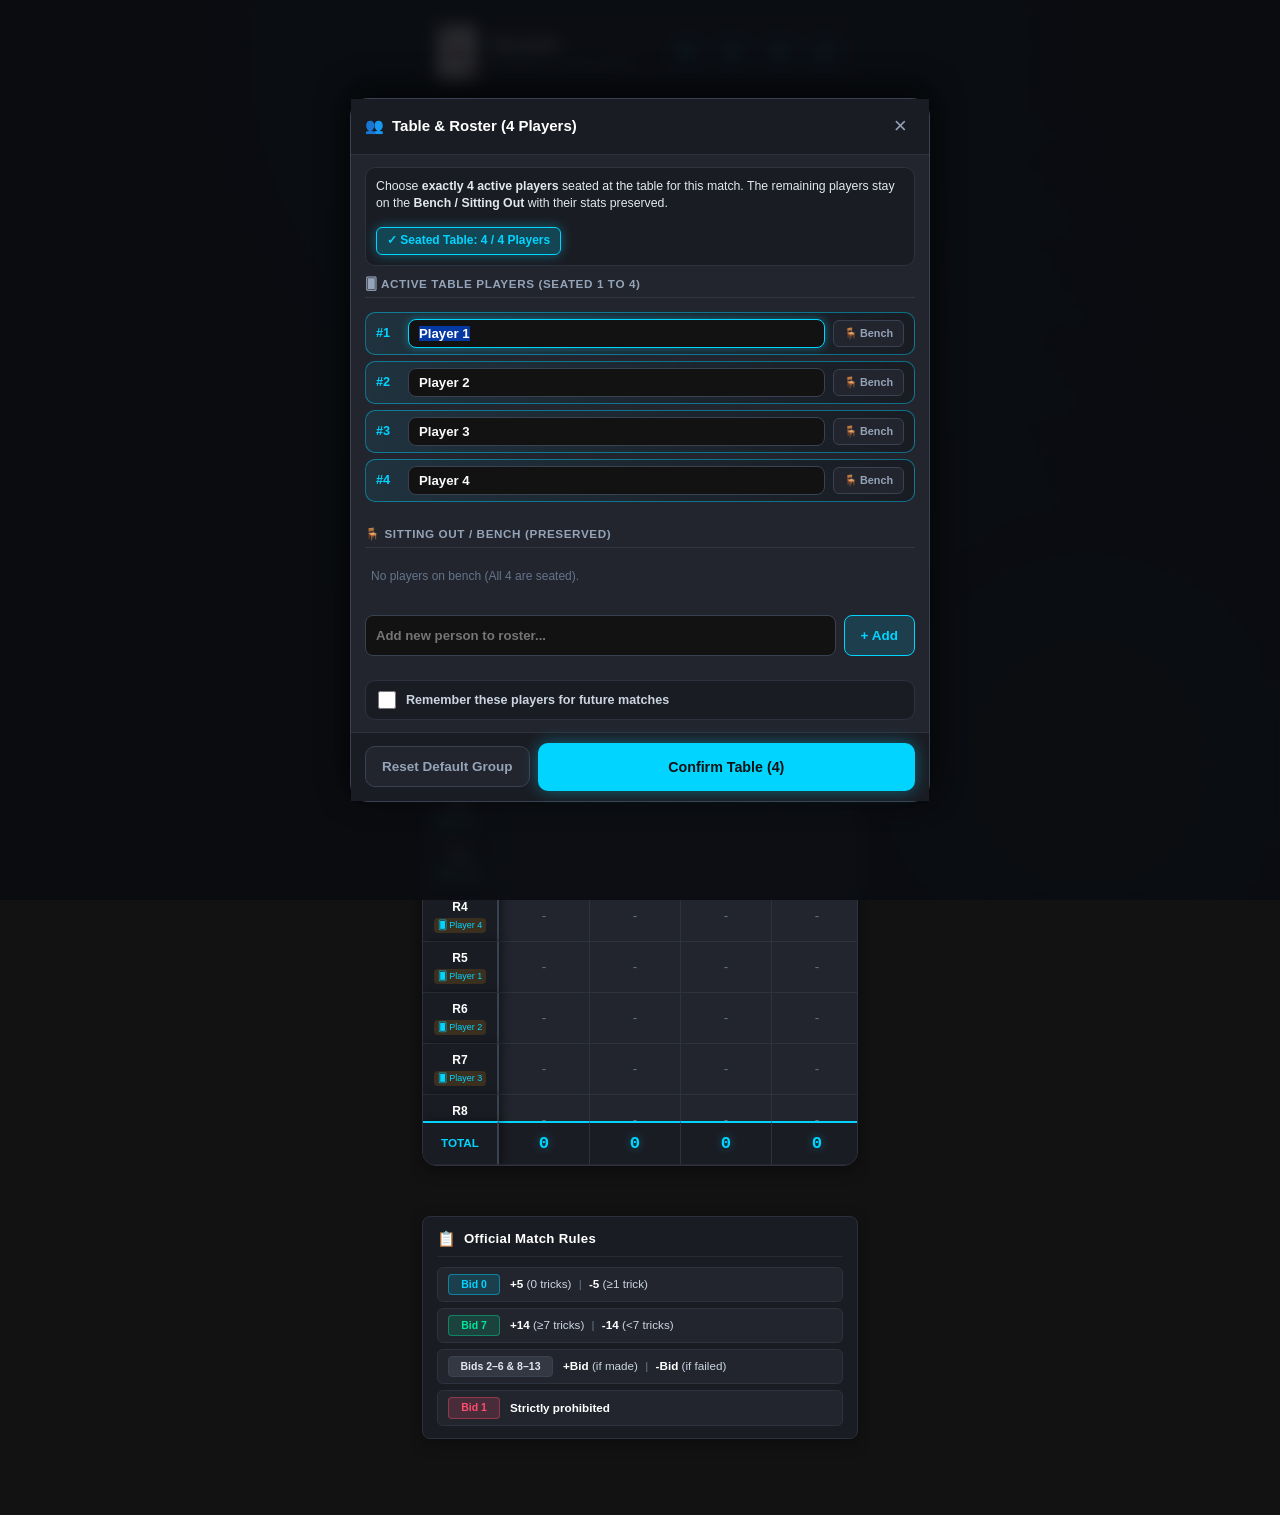
==== commit 38fa1a38: "Update public-scoreboard.html (Strawberry Tarneeb PWA & Scoreboard)" ====
--- a/public-scoreboard.html
+++ b/public-scoreboard.html
@@ -15,6 +15,7 @@
   <link rel="icon" type="image/png" sizes="192x192" href="icon-192.png">
   <link rel="manifest" href="manifest.webmanifest">
   
+  <!-- Public Standalone Tarneeb Scoreboard with Ace of Hearts Branding & Graphite Theme -->
   <title>Tarneeb Scoreboard A♥️ — Standalone Digital Scorecard</title>
   <link rel="stylesheet" href="styles.css">
   <link rel="stylesheet" href="public-scoreboard.css">
--- a/public-scoreboard.css
+++ b/public-scoreboard.css
@@ -1,3504 +1,3685 @@
-/* ==========================================================================-
-   GRAPHITE & ELECTRIC BLUE THEME-
-   File: public-scoreboard.css-
-   Clean, sleek, high-contrast dark graphite palette with electric blue accents-
-   ========================================================================== */-
--
-:root {-
-  /* Main Backgrounds */-
-  --bg-main: #121212;             /* Deep Graphite / Dark Charcoal base */-
-  --bg-charcoal: #1A1C23;         /* Layered Dark Charcoal (headers, sticky columns, inputs) */-
-  -
-  /* Cards & Surfaces */-
-  --surface-card: #22252E;        /* Lighter Graphite for Cards, Modals, Panels */-
-  --surface-hover: #2B2F3B;       /* Surface Hover */-
-  --surface-active: #323746;      /* Surface Active */-
-  -
-  /* Primary Actions & Active States */-
-  --electric-blue: #00D4FF;       /* Electric Blue primary action color */-
-  --electric-blue-hover: #00B8E0; /* Electric Blue hover */-
-  --electric-blue-glow: rgba(0, 212, 255, 0.4);-
-  --electric-blue-subtle: rgba(0, 212, 255, 0.14);-
-  -
-  /* Secondary Highlights & Accents */-
-  --electric-cyan: #0A84FF;       /* Deep Electric Blue / Secondary Accent */-
-  --electric-cyan-glow: rgba(10, 132, 255, 0.35);-
-  -
-  /* Text & Typography */-
-  --text-primary: #F8FAFC;        /* Crisp off-white primary text */-
-  --text-secondary: #E2E8F0;      /* Secondary off-white text */-
-  --text-muted: #94A3B8;          /* Cool grey supporting text */-
-  --text-dim: #64748B;            /* Muted cool grey labels */-
-  -
-  /* Borders */-
-  --border-subtle: #2D323E;       /* Subtle graphite border */-
-  --border-strong: #3A4150;       /* Strong graphite border */-
-  --border-electric: rgba(0, 212, 255, 0.45);-
-  -
-  /* Feedback States */-
-  --feedback-pos: #00E699;        /* Electric Mint / Positive score feedback */-
-  --feedback-pos-glow: rgba(0, 230, 153, 0.35);-
-  --feedback-pos-subtle: rgba(0, 230, 153, 0.14);-
-  -
-  --feedback-neg: #FF4D6D;        /* Clean Coral / Negative score feedback */-
-  --feedback-neg-subtle: rgba(255, 77, 109, 0.15);-
-}-
--
-/* ==========================================================================-
-   1. BASE LAYOUT & HORIZONTAL OVERFLOW PREVENTION-
-   ========================================================================== */-
-html, body {-
-  background-color: var(--bg-main) !important;-
-  color: var(--text-primary) !important;-
-  width: 100% !important;-
-  max-width: 100vw !important;-
-  overflow-x: hidden !important;-
-  margin: 0 !important;-
-  padding: 0 !important;-
-}-
--
-body::before {-
-  background-image: radial-gradient(circle at 50% 5%, rgba(0, 212, 255, 0.08) 0%, transparent 60%),-
-                    radial-gradient(circle at 85% 85%, rgba(34, 37, 46, 0.45) 0%, transparent 50%) !important;-
-}-
--
-.app-container {-
-  width: 100% !important;-
-  max-width: 480px !important;-
-  margin: 0 auto !important;-
-  padding: 0 10px 40px 10px !important;-
-  overflow-x: hidden !important;-
-  box-sizing: border-box !important;-
-  background-color: transparent !important;-
-}-
--
-.mode-view {-
-  width: 100% !important;-
-  max-width: 100% !important;-
-  overflow-x: hidden !important;-
-}-
--
-/* ==========================================================================-
-   2. APP HEADER & STATUS STRIP (GRAPHITE & ELECTRIC BLUE)-
-   ========================================================================== */-
-.app-header {-
-  padding: 12px 2px !important;-
-  border-bottom: 1px solid var(--border-subtle) !important;-
-  background: var(--bg-main) !important;-
-  display: flex !important;-
-  align-items: center !important;-
-  justify-content: space-between !important;-
-}-
--
-.brand-wrapper {-
-  display: flex !important;-
-  align-items: center !important;-
-  gap: 10px !important;-
-}-
--
-/* Mini Realistic Playing Card Logo Icon (Ace of Hearts) */-
-.brand-card-icon,-
-.playing-card-ace {-
-  position: relative !important;-
-  width: 40px !important;-
-  height: 56px !important;-
-  background: #FFFFFF !important;-
-  border-radius: 6px !important;-
-  border: 1px solid rgba(0, 0, 0, 0.12) !important;-
-  box-shadow: 0 2px 8px rgba(0, 0, 0, 0.45), 0 0 1px rgba(255, 255, 255, 0.8) inset !important;-
-  display: flex !important;-
-  align-items: center !important;-
-  justify-content: center !important;-
-  user-select: none !important;-
-  flex-shrink: 0 !important;-
-  box-sizing: border-box !important;-
-  padding: 2px !important;-
-  overflow: hidden !important;-
-  transition: transform 0.15s ease, box-shadow 0.15s ease !important;-
-  cursor: pointer;-
-}-
--
-.brand-card-icon:hover {-
-  transform: translateY(-1px) rotate(-2deg);-
-  box-shadow: 0 4px 14px rgba(0, 212, 255, 0.4) !important;-
-}-
--
-.card-corner {-
-  position: absolute !important;-
-  display: flex !important;-
-  flex-direction: column !important;-
-  align-items: center !important;-
-  line-height: 1 !important;-
-  font-family: -apple-system, BlinkMacSystemFont, "Segoe UI", Roboto, Helvetica, Arial, sans-serif !important;-
-}-
--
-.card-top-left {-
-  top: 3px !important;-
-  left: 3px !important;-
-}-
--
-.card-bottom-right {-
-  bottom: 3px !important;-
-  right: 3px !important;-
-  transform: rotate(180deg) !important;-
-}-
--
-.card-corner-rank {-
-  font-size: 0.72rem !important;-
-  font-weight: 900 !important;-
-  color: #D90429 !important; /* Authentic playing card ruby red */-
-  line-height: 0.85 !important;-
-}-
--
-.card-corner-suit {-
-  font-size: 0.55rem !important;-
-  color: #D90429 !important;-
-  line-height: 0.85 !important;-
-  margin-top: 1px !important;-
-}-
--
-.card-center-suit {-
-  font-size: 1.35rem !important;-
-  color: #D90429 !important;-
-  line-height: 1 !important;-
-  display: flex !important;-
-  align-items: center !important;-
-  justify-content: center !important;-
-  filter: drop-shadow(0 1px 1px rgba(217, 4, 41, 0.25));-
-}-
--
-.brand-title {-
-  color: #FFFFFF !important;-
-  font-size: 1.25rem !important;-
-  font-weight: 800 !important;-
-  letter-spacing: -0.3px !important;-
-  margin: 0 !important;-
-  line-height: 1.2 !important;-
-}-
--
-.brand-subtitle {-
-  color: var(--text-muted) !important;-
-  font-size: 0.72rem !important;-
-  margin: 0 !important;-
-  display: flex !important;-
-  gap: 6px !important;-
-}-
--
-.btn-icon {-
-  background: var(--surface-card) !important;-
-  border: 1px solid var(--border-subtle) !important;-
-  color: var(--electric-blue) !important;-
-  width: 38px !important;-
-  height: 38px !important;-
-  border-radius: 10px !important;-
-  display: inline-flex !important;-
-  align-items: center !important;-
-  justify-content: center !important;-
-  transition: all 0.15s ease !important;-
-  cursor: pointer !important;-
-}-
--
-.btn-icon:hover {-
-  background: var(--surface-hover) !important;-
-  border-color: var(--electric-blue) !important;-
-  color: #FFFFFF !important;-
-  box-shadow: 0 0 10px var(--electric-blue-glow) !important;-
-}-
--
-.btn-icon:active {-
-  transform: scale(0.94);-
-  background: var(--surface-active) !important;-
-}-
--
-#btnNewGame {-
-  color: var(--electric-blue) !important;-
-}-
--
-/* Base Generic Button Classes */-
-.btn {-
-  display: inline-flex !important;-
-  align-items: center !important;-
-  justify-content: center !important;-
-  gap: 6px !important;-
-  font-family: inherit !important;-
-  font-weight: 700 !important;-
-  cursor: pointer !important;-
-  border-radius: 8px !important;-
-  transition: all 0.15s ease !important;-
-  user-select: none !important;-
-  text-decoration: none !important;-
-  border: none;-
-  outline: none;-
-}-
--
-/* Status Strip */-
-.status-strip {-
-  background: var(--surface-card) !important;-
-  border: 1px solid var(--border-subtle) !important;-
-  border-radius: 14px !important;-
-  padding: 10px 12px !important;-
-  margin-bottom: 12px !important;-
-  gap: 10px !important;-
-  box-shadow: 0 4px 16px rgba(0, 0, 0, 0.4) !important;-
-}-
--
-#activeRoundLabel {-
-  font-size: 0.88rem !important;-
-  font-weight: 800 !important;-
-  color: #FFFFFF !important;-
-}-
--
-#dealerInfoTag {-
-  color: var(--electric-blue) !important;-
-  font-weight: 700 !important;-
-}-
--
-.progress-bar-wrap {-
-  background: var(--bg-charcoal) !important;-
-  height: 6px !important;-
-  border-radius: 9999px !important;-
-  border: 1px solid var(--border-subtle) !important;-
-}-
--
-.progress-bar-fill {-
-  background: linear-gradient(90deg, var(--electric-cyan), var(--electric-blue)) !important;-
-  box-shadow: 0 0 8px var(--electric-blue-glow) !important;-
-}-
--
-.strip-actions {-
-  display: grid !important;-
-  grid-template-columns: 1fr 1fr !important;-
-  gap: 10px !important;-
-  width: 100% !important;-
-  box-sizing: border-box !important;-
-}-
--
-/* Equal-Sized Bids & Score Tricks Buttons */-
-.btn-strip {-
-  display: inline-flex !important;-
-  align-items: center !important;-
-  justify-content: center !important;-
-  gap: 6px !important;-
-  padding: 10px 12px !important;-
-  border-radius: 10px !important;-
-  font-size: 0.88rem !important;-
-  font-weight: 800 !important;-
-  cursor: pointer !important;-
-  transition: all 0.15s ease !important;-
-  min-height: 44px !important;-
-  height: 44px !important;-
-  width: 100% !important;-
-  white-space: nowrap !important;-
-  box-sizing: border-box !important;-
-}-
--
-.btn-strip.btn-bidding,-
-#btnTriggerBidding {-
-  background: var(--surface-card) !important;-
-  color: #FFFFFF !important;-
-  border: 1px solid var(--border-strong) !important;-
-}-
--
-.btn-strip.btn-bidding:hover,-
-#btnTriggerBidding:hover {-
-  background: var(--surface-hover) !important;-
-  border-color: var(--electric-blue) !important;-
-  color: var(--electric-blue) !important;-
-  box-shadow: 0 0 10px var(--electric-blue-glow) !important;-
-}-
--
-.btn-strip.btn-bidding:active,-
-#btnTriggerBidding:active {-
-  transform: scale(0.96) !important;-
-  background: var(--surface-active) !important;-
-}-
--
-.btn-strip.btn-scoring,-
-#btnTriggerScoring {-
-  background: linear-gradient(135deg, var(--electric-cyan), var(--electric-blue)) !important;-
-  color: #121212 !important;-
-  border: none !important;-
-  font-weight: 800 !important;-
-  box-shadow: 0 2px 10px var(--electric-blue-glow) !important;-
-}-
--
-.btn-strip.btn-scoring:hover,-
-#btnTriggerScoring:hover {-
-  filter: brightness(1.1) !important;-
-  box-shadow: 0 4px 16px var(--electric-blue-glow) !important;-
-}-
--
-.btn-strip.btn-scoring:active,-
-#btnTriggerScoring:active {-
-  transform: scale(0.96) !important;-
-}-
--
-.btn-bid-action {-
-  background: var(--electric-blue-subtle) !important;-
-  border: 1px solid var(--electric-blue) !important;-
-  color: var(--electric-blue) !important;-
-  font-weight: 700 !important;-
-  padding: 8px 12px !important;-
-  border-radius: 10px !important;-
-  font-size: 0.82rem !important;-
-  cursor: pointer;-
-  transition: all 0.15s ease !important;-
-}-
--
-.btn-bid-action:hover {-
-  background: var(--electric-blue) !important;-
-  color: #121212 !important;-
-  box-shadow: 0 0 12px var(--electric-blue-glow) !important;-
-}-
--
-.btn-bid-action:active {-
-  transform: scale(0.96);-
-}-
--
-.btn-fast-entry {-
-  background: linear-gradient(135deg, var(--electric-cyan), var(--electric-blue)) !important;-
-  border: none !important;-
-  color: #121212 !important;-
-  font-weight: 800 !important;-
-  padding: 8px 14px !important;-
-  border-radius: 10px !important;-
-  font-size: 0.82rem !important;-
-  box-shadow: 0 2px 12px var(--electric-blue-glow) !important;-
-  cursor: pointer;-
-  transition: all 0.15s ease !important;-
-}-
--
-.btn-fast-entry:hover {-
-  filter: brightness(1.1);-
-  box-shadow: 0 4px 16px var(--electric-blue-glow) !important;-
-}-
--
-.btn-fast-entry:active {-
-  transform: scale(0.96);-
-}-
--
-/* ==========================================================================-
-   3. COMPACT LIVE STANDINGS (GRAPHITE & ELECTRIC BLUE)-
-   ========================================================================== */-
-.leaderboard-card {-
-  background: var(--surface-card) !important;-
-  border: 1px solid var(--border-subtle) !important;-
-  border-radius: 14px !important;-
-  padding: 8px 10px !important;-
-  gap: 8px !important;-
-  margin-bottom: 12px !important;-
-  box-shadow: 0 4px 16px rgba(0, 0, 0, 0.4) !important;-
-}-
--
-.leaderboard-card::before {-
-  height: 2px !important;-
-  background: linear-gradient(90deg, var(--electric-blue), var(--electric-cyan), var(--feedback-pos), var(--border-strong)) !important;-
-}-
--
-.leaderboard-header {-
-  padding: 0 2px !important;-
-}-
--
-.card-title {-
-  font-size: 0.82rem !important;-
-  font-weight: 800 !important;-
-  letter-spacing: 0.5px !important;-
-  color: #FFFFFF !important;-
-}-
--
-.live-indicator {-
-  font-size: 0.62rem !important;-
-  padding: 2px 7px !important;-
-  background: var(--electric-blue-subtle) !important;-
-  border: 1px solid var(--border-electric) !important;-
-  color: var(--electric-blue) !important;-
-  border-radius: 9999px !important;-
-}-
--
-.live-dot {-
-  background: var(--electric-blue) !important;-
-  box-shadow: 0 0 6px var(--electric-blue-glow) !important;-
-}-
--
-/* ==========================================================================-
-   3. ACTIVE TABLE STANDINGS - SLEEK VERTICAL LIST (GRAPHITE & ELECTRIC BLUE)-
-   ========================================================================== */-
-.podium-section {-
-  margin-bottom: 14px !important;-
-}-
--
-.standings-list,-
-.podium-grid {-
-  display: flex !important;-
-  flex-direction: column !important;-
-  background: var(--surface-card, #22252E) !important;-
-  border: 1px solid var(--border-subtle, #2B303C) !important;-
-  border-radius: 12px !important;-
-  overflow: hidden !important;-
-  box-shadow: 0 4px 16px rgba(0, 0, 0, 0.4) !important;-
-  width: 100% !important;-
-  padding: 0 !important;-
-  margin: 0 !important;-
-}-
--
-.standings-row {-
-  display: flex !important;-
-  justify-content: space-between !important;-
-  align-items: center !important;-
-  padding: 12px 14px !important;-
-  border-bottom: 1px solid #2B303C !important;-
-  background: transparent !important;-
-  transition: background-color 0.15s ease !important;-
-  position: relative !important;-
-}-
--
-.standings-row:last-child {-
-  border-bottom: none !important;-
-}-
--
-.standings-row:hover {-
-  background: rgba(255, 255, 255, 0.02) !important;-
-}-
--
-.standings-left {-
-  display: flex !important;-
-  align-items: center !important;-
-  gap: 12px !important;-
-  min-width: 0 !important;-
-  flex: 1 !important;-
-}-
--
-/* Circular Rank badge */-
-.standings-rank-badge {-
-  width: 32px !important;-
-  height: 32px !important;-
-  min-width: 32px !important;-
-  border-radius: 50% !important;-
-  display: flex !important;-
-  align-items: center !important;-
-  justify-content: center !important;-
-  font-size: 0.74rem !important;-
-  font-weight: 800 !important;-
-  background: #1A1C23 !important;-
-  color: #94A3B8 !important;-
-  border: 1.5px solid #2B303C !important;-
-  box-sizing: border-box !important;-
-  transition: all 0.2s ease !important;-
-  letter-spacing: -0.2px !important;-
-}-
--
-/* 1st Place Default Accent (when not King) */-
-.standings-row.rank-1 .standings-rank-badge {-
-  background: rgba(0, 212, 255, 0.12) !important;-
-  color: var(--electric-blue, #00D4FF) !important;-
-  border-color: var(--electric-blue, #00D4FF) !important;-
-}-
--
-.standings-player-name {-
-  font-size: 0.95rem !important;-
-  font-weight: 700 !important;-
-  color: #FFFFFF !important;-
-  white-space: nowrap !important;-
-  overflow: hidden !important;-
-  text-overflow: ellipsis !important;-
-  display: inline-flex !important;-
-  align-items: center !important;-
-}-
--
-.standings-right {-
-  display: flex !important;-
-  align-items: baseline !important;-
-  gap: 4px !important;-
-  flex-shrink: 0 !important;-
-  padding-left: 12px !important;-
-}-
--
-.standings-score-num {-
-  font-size: 1.15rem !important;-
-  font-weight: 900 !important;-
-  color: #FFFFFF !important;-
-  font-variant-numeric: tabular-nums !important;-
-}-
--
-.standings-row.rank-1 .standings-score-num {-
-  color: var(--electric-blue, #00D4FF) !important;-
-}-
--
-.standings-score-label {-
-  font-size: 0.72rem !important;-
-  font-weight: 600 !important;-
-  color: var(--text-muted, #94A3B8) !important;-
-}-
--
-/* ==========================================================================-
-   KING LOGIC & VISUALS (18+ POINTS)-
-   ========================================================================== */-
-.standings-row.is-king {-
-  background: rgba(255, 215, 0, 0.04) !important;-
-}-
--
-.standings-row.is-king:hover {-
-  background: rgba(255, 215, 0, 0.08) !important;-
-}-
--
-/* Automatically append crown emoji (👑) directly next to their name */-
-.standings-row.is-king .standings-player-name::after {-
-  content: " 👑" !important;-
-  font-size: 0.95rem !important;-
-  display: inline-block !important;-
-  margin-left: 4px !important;-
-}-
--
-/* Glowing circle effect on King's rank badge */-
-.standings-row.is-king .standings-rank-badge {-
-  box-shadow: 0 0 12px 2px #FFD700 !important;-
-  border-radius: 50% !important;-
-  border: 2px solid #FFD700 !important;-
-  background-color: rgba(255, 215, 0, 0.15) !important;-
-  color: #FFD700 !important;-
-  font-weight: 900 !important;-
-}-
--
-.standings-row.is-king .standings-score-num {-
-  color: #FFD700 !important;-
-  text-shadow: 0 0 8px rgba(255, 215, 0, 0.3) !important;-
-}-
--
-/* Bench Strip: Compact Charcoal */-
-.bench-strip {-
-  background: rgba(26, 28, 35, 0.8) !important;-
-  border: 1px dashed var(--border-strong) !important;-
-  border-radius: 8px !important;-
-  padding: 4px 8px !important;-
-  font-size: 0.72rem !important;-
-  gap: 4px !important;-
-}-
--
-.bench-title {-
-  color: var(--text-muted) !important;-
-  font-size: 0.72rem !important;-
-}-
--
-.bench-pill {-
-  background: var(--surface-card) !important;-
-  border: 1px solid var(--border-subtle) !important;-
-  padding: 1px 6px !important;-
-  border-radius: 4px !important;-
-  font-size: 0.68rem !important;-
-  color: #CBD5E1 !important;-
-}-
--
-/* ==========================================================================-
-   4. SCORECARD MATRIX TABLE (GRAPHITE SURFACES & ELECTRIC BLUE ACCENTS)-
-   ========================================================================== */-
-.table-section,-
-.table-card {-
-  background: var(--surface-card) !important;-
-  border: 1px solid var(--border-subtle) !important;-
-  border-radius: 14px !important;-
-  overflow: hidden !important;-
-  width: 100% !important;-
-  max-width: 100% !important;-
-  min-width: 0 !important;-
-  display: flex !important;-
-  flex-direction: column !important;-
-  box-shadow: 0 4px 16px rgba(0, 0, 0, 0.4) !important;-
-  margin-bottom: 20px !important;-
-}-
--
-.table-section-header,-
-.table-card-header {-
-  background: var(--bg-charcoal) !important;-
-  border-bottom: 1px solid var(--border-subtle) !important;-
-  padding: 10px 12px !important;-
-  display: flex !important;-
-  justify-content: space-between !important;-
-  align-items: center !important;-
-  gap: 8px !important;-
-  flex-wrap: wrap !important;-
-}-
--
-.table-title {-
-  display: flex !important;-
-  align-items: center !important;-
-  gap: 8px !important;-
-  font-size: 0.84rem !important;-
-  font-weight: 800 !important;-
-  color: #FFFFFF !important;-
-}-
--
-.table-title .sub {-
-  font-size: 0.65rem !important;-
-  color: var(--text-muted) !important;-
-  font-weight: normal !important;-
-  background: var(--electric-blue-subtle) !important;-
-  border: 1px solid var(--border-electric) !important;-
-  padding: 1px 6px !important;-
-  border-radius: 4px !important;-
-}-
--
-.table-actions {-
-  display: flex !important;-
-  align-items: center !important;-
-  gap: 6px !important;-
-}-
--
-.btn-table-action,-
-#btnScrollToActive,-
-#btnClearRound {-
-  display: inline-flex !important;-
-  align-items: center !important;-
-  justify-content: center !important;-
-  background: var(--surface-card) !important;-
-  color: var(--text-muted) !important;-
-  border: 1px solid var(--border-subtle) !important;-
-  font-size: 0.72rem !important;-
-  font-weight: 700 !important;-
-  padding: 5px 10px !important;-
-  border-radius: 6px !important;-
-  cursor: pointer !important;-
-  transition: all 0.15s ease !important;-
-  white-space: nowrap !important;-
-  box-sizing: border-box !important;-
-}-
--
-.btn-table-action:hover,-
-#btnScrollToActive:hover {-
-  background: var(--surface-hover) !important;-
-  border-color: var(--electric-blue) !important;-
-  color: #FFFFFF !important;-
-  box-shadow: 0 0 8px var(--electric-blue-glow) !important;-
-}-
--
-.btn-table-action:active,-
-#btnScrollToActive:active {-
-  transform: scale(0.96) !important;-
-}-
--
-.btn-table-action.danger,-
-#btnClearRound {-
-  color: #FF4D6D !important;-
-  border-color: rgba(255, 77, 109, 0.3) !important;-
-}-
--
-.btn-table-action.danger:hover,-
-#btnClearRound:hover {-
-  background: rgba(255, 77, 109, 0.15) !important;-
-  border-color: #FF4D6D !important;-
-  color: #FFFFFF !important;-
-  box-shadow: 0 0 8px rgba(255, 77, 109, 0.4) !important;-
-}-
--
-.btn-table-action.danger:active,-
-#btnClearRound:active {-
-  transform: scale(0.96) !important;-
-}-
--
-/* Table Horizontal Scrolling Wrapper */-
-.table-scroll-wrap,-
-.scorecard-table-wrapper,-
-.table-responsive,-
-#tableScrollContainer,-
-#scorecardTableContainer {-
-  overflow-x: auto !important;-
-  -webkit-overflow-scrolling: touch !important;-
-  max-width: 100% !important;-
-  display: block !important;-
-  width: 100% !important;-
-  min-width: 0 !important;-
-  overflow-y: auto !important;-
-  overscroll-behavior-x: contain !important;-
-  max-height: 480px !important;-
-  position: relative !important;-
-}-
--
-/* Scorecard Matrix Table */-
-.scoreboard-matrix,-
-.scoreboard-table,-
-#scoreboardTable {-
-  width: 100% !important;-
-  min-width: 440px !important;-
-  table-layout: fixed !important;-
-  border-collapse: separate !important;-
-  border-spacing: 0 !important;-
-  font-size: 0.82rem !important;-
-  margin: 0 !important;-
-}-
--
-/* Sticky First Column (Round # and Dealer) */-
-.scoreboard-matrix th.col-round,-
-.scoreboard-matrix td.col-round,-
-.scoreboard-table th.col-round,-
-.scoreboard-table td.col-round,-
-#scoreboardTable th.col-round,-
-#scoreboardTable td.col-round {-
-  position: sticky !important;-
-  left: 0 !important;-
-  z-index: 10 !important;-
-  background: var(--bg-charcoal) !important;-
-  width: 76px !important;-
-  min-width: 76px !important;-
-  max-width: 76px !important;-
-  text-align: center !important;-
-  border-right: 2px solid var(--border-strong) !important;-
-  box-shadow: 3px 0 8px rgba(0, 0, 0, 0.4) !important;-
-  padding: 6px 4px !important;-
-  box-sizing: border-box !important;-
-}-
--
-/* Sticky Corner Header */-
-.scoreboard-matrix thead th.col-round,-
-.scoreboard-table thead th.col-round,-
-#scoreboardTable thead th.col-round {-
-  z-index: 30 !important;-
-  top: 0 !important;-
-  left: 0 !important;-
-  background: var(--bg-charcoal) !important;-
-  color: var(--text-muted) !important;-
-  font-weight: 800 !important;-
-  font-size: 0.76rem !important;-
-  border-bottom: 2px solid var(--electric-blue) !important;-
-}-
--
-/* Sticky Corner Footer */-
-.scoreboard-matrix tfoot td.col-round,-
-.scoreboard-table tfoot td.col-round,-
-#scoreboardTable tfoot td.col-round {-
-  z-index: 30 !important;-
-  bottom: 0 !important;-
-  left: 0 !important;-
-  background: var(--bg-charcoal) !important;-
-  color: var(--electric-blue) !important;-
-  font-weight: 900 !important;-
-  font-size: 0.78rem !important;-
-  border-top: 2px solid var(--electric-blue) !important;-
-}-
--
-/* Player Column Headers (thead th) */-
-.scoreboard-matrix thead th,-
-.scoreboard-table thead th,-
-#scoreboardTable thead th {-
-  position: sticky !important;-
-  top: 0 !important;-
-  z-index: 20 !important;-
-  background: var(--bg-charcoal) !important;-
-  color: var(--text-primary) !important;-
-  padding: 8px 6px !important;-
-  border-bottom: 2px solid var(--electric-blue) !important;-
-  border-right: 1px solid var(--border-subtle) !important;-
-  min-width: 82px !important;-
-  width: calc((100% - 76px) / 4) !important;-
-  text-align: center !important;-
-  box-sizing: border-box !important;-
-}-
--
-.player-header-wrap {-
-  display: flex !important;-
-  flex-direction: column !important;-
-  align-items: center !important;-
-  justify-content: center !important;-
-  gap: 3px !important;-
-  width: 100% !important;-
-}-
--
-.player-header-name {-
-  display: block !important;-
-  font-size: 0.8rem !important;-
-  font-weight: 700 !important;-
-  color: #FFFFFF !important;-
-  max-width: 100% !important;-
-  overflow: hidden !important;-
-  text-overflow: ellipsis !important;-
-  white-space: nowrap !important;-
-  line-height: 1.2 !important;-
-  text-align: center !important;-
-}-
--
-.player-header-total {-
-  display: inline-block !important;-
-  font-size: 0.72rem !important;-
-  font-weight: 800 !important;-
-  color: var(--electric-blue) !important;-
-  background: var(--electric-blue-subtle) !important;-
-  border: 1px solid var(--border-electric) !important;-
-  padding: 1px 6px !important;-
-  border-radius: 4px !important;-
-  line-height: 1.2 !important;-
-}-
--
-.round-info-cell {-
-  display: flex !important;-
-  flex-direction: column !important;-
-  align-items: center !important;-
-  justify-content: center !important;-
-  gap: 1px !important;-
-  width: 100% !important;-
-}-
--
-.round-num-label {-
-  font-size: 0.8rem !important;-
-  font-weight: 800 !important;-
-  color: #FFFFFF !important;-
-}-
--
-.dealer-tag {-
-  font-size: 0.6rem !important;-
-  color: var(--electric-blue) !important;-
-  white-space: nowrap !important;-
-  overflow: hidden !important;-
-  text-overflow: ellipsis !important;-
-  max-width: 68px !important;-
-}-
--
-/* Rows & Active Round */-
-.scoreboard-matrix tbody tr,-
-.scoreboard-table tbody tr,-
-#scoreboardTable tbody tr {-
-  background: transparent;-
-}-
--
-.scoreboard-matrix tbody tr:nth-child(even),-
-.scoreboard-table tbody tr:nth-child(even),-
-#scoreboardTable tbody tr:nth-child(even) {-
-  background-color: rgba(255, 255, 255, 0.02) !important;-
-}-
--
-.scoreboard-matrix tbody tr:hover td,-
-.scoreboard-table tbody tr:hover td,-
-#scoreboardTable tbody tr:hover td {-
-  background: var(--surface-hover) !important;-
-}-
--
-.scoreboard-matrix tbody tr.active-round td,-
-.scoreboard-table tbody tr.active-round td,-
-#scoreboardTable tbody tr.active-round td {-
-  background-color: rgba(0, 212, 255, 0.08) !important;-
-  border-top: 1px solid var(--border-electric) !important;-
-  border-bottom: 1px solid var(--border-electric) !important;-
-}-
--
-.scoreboard-matrix tbody tr.active-round td.col-round,-
-.scoreboard-table tbody tr.active-round td.col-round,-
-#scoreboardTable tbody tr.active-round td.col-round {-
-  background-color: #242936 !important;-
-  border-left: 3.5px solid var(--electric-blue) !important;-
-}-
--
-.scoreboard-matrix tbody tr.active-round .round-num-label,-
-.scoreboard-table tbody tr.active-round .round-num-label,-
-#scoreboardTable tbody tr.active-round .round-num-label {-
-  color: var(--electric-blue) !important;-
-  font-weight: 900 !important;-
-}-
--
-/* Player Column Body Cells (tbody td) */-
-.scoreboard-matrix tbody td,-
-.scoreboard-table tbody td,-
-#scoreboardTable tbody td {-
-  padding: 6px 4px !important;-
-  border-bottom: 1px solid var(--border-subtle) !important;-
-  border-right: 1px solid var(--border-subtle) !important;-
-  min-width: 82px !important;-
-  width: calc((100% - 76px) / 4) !important;-
-  text-align: center !important;-
-  vertical-align: middle !important;-
-  background: var(--surface-card) !important;-
-  box-sizing: border-box !important;-
-  cursor: pointer !important;-
-  transition: background 0.12s ease !important;-
-}-
--
-.table-score-cell {-
-  display: flex !important;-
-  flex-direction: column !important;-
-  align-items: center !important;-
-  justify-content: center !important;-
-  width: 100% !important;-
-  min-height: 38px !important;-
-  padding: 2px !important;-
-}-
--
-.cell-score-num {-
-  font-size: 0.98rem !important;-
-  font-weight: 900 !important;-
-  line-height: 1.1 !important;-
-}-
--
-.cell-score-num.pos {-
-  color: var(--feedback-pos) !important;-
-}-
--
-.cell-score-num.neg {-
-  color: var(--feedback-neg) !important;-
-}-
--
-.cell-sub-detail {-
-  font-size: 0.62rem !important;-
-  color: var(--text-muted) !important;-
-  font-weight: 600 !important;-
-  white-space: nowrap !important;-
-}-
--
-.cell-bid-only {-
-  font-size: 0.74rem !important;-
-  font-weight: 800 !important;-
-  color: var(--electric-blue) !important;-
-  background: var(--electric-blue-subtle) !important;-
-  padding: 1px 6px !important;-
-  border-radius: 4px !important;-
-}-
--
-.cell-empty-dash {-
-  font-size: 0.9rem !important;-
-  color: var(--text-dim) !important;-
-}-
--
-/* Sticky Footer (Total Row) */-
-.scoreboard-matrix tfoot td,-
-.scoreboard-table tfoot td,-
-#scoreboardTable tfoot td {-
-  position: sticky !important;-
-  bottom: 0 !important;-
-  z-index: 20 !important;-
-  background: var(--bg-charcoal) !important;-
-  padding: 8px 4px !important;-
-  border-top: 2px solid var(--electric-blue) !important;-
-  border-right: 1px solid var(--border-subtle) !important;-
-  min-width: 82px !important;-
-  width: calc((100% - 76px) / 4) !important;-
-  text-align: center !important;-
-  box-sizing: border-box !important;-
-  font-weight: 800 !important;-
-}-
--
-.footer-total-score {-
-  font-size: 1.15rem !important;-
-  color: var(--electric-blue) !important;-
-  font-weight: 900 !important;-
-  text-shadow: 0 0 10px var(--electric-blue-glow) !important;-
-}-
--
-/* ==========================================================================-
-   5. SETUP / EDIT PLAYERS MODAL (#modalPlayers) - GRAPHITE & ELECTRIC BLUE-
-   ========================================================================== */-
-.modal-overlay {-
-  background: rgba(10, 12, 16, 0.88) !important;-
-  backdrop-filter: blur(8px) !important;-
-  -webkit-backdrop-filter: blur(8px) !important;-
-  z-index: 9999 !important;-
-}-
--
-.modal-content {-
-  background: var(--surface-card) !important;-
-  border: 1px solid var(--border-strong) !important;-
-  border-radius: 18px 18px 0 0 !important;-
-  box-shadow: 0 -8px 32px rgba(0, 0, 0, 0.7) !important;-
-  max-height: 92vh !important;-
-}-
--
-@media (min-width: 601px) {-
-  .modal-content {-
-    border-radius: 18px !important;-
-  }-
-}-
--
-.modal-header {-
-  background: var(--bg-charcoal) !important;-
-  border-bottom: 1px solid var(--border-subtle) !important;-
-  padding: 12px 14px !important;-
-}-
--
-.modal-title {-
-  color: #FFFFFF !important;-
-  font-size: 1rem !important;-
-  font-weight: 800 !important;-
-}-
--
-.modal-body {-
-  padding: 12px 14px !important;-
-  gap: 10px !important;-
-  background: var(--surface-card) !important;-
-}-
--
-.modal-footer {-
-  background: var(--bg-charcoal) !important;-
-  border-top: 1px solid var(--border-subtle) !important;-
-  padding: 10px 14px !important;-
-  gap: 8px !important;-
-}-
--
-/* Roster Instructions & Counter Pill */-
-.roster-instruction-box {-
-  background: var(--bg-charcoal) !important;-
-  border: 1px solid var(--border-subtle) !important;-
-  border-radius: 10px !important;-
-  padding: 10px !important;-
-  font-size: 0.82rem !important;-
-  color: var(--text-secondary) !important;-
-}-
--
-.active-counter-pill {-
-  background: var(--electric-blue-subtle) !important;-
-  color: var(--electric-blue) !important;-
-  border: 1px solid var(--border-electric) !important;-
-  font-weight: 800 !important;-
-  padding: 4px 10px !important;-
-  border-radius: 6px !important;-
-  display: inline-block !important;-
-  margin-top: 6px !important;-
-}-
--
-.active-counter-pill.valid {-
-  background: rgba(0, 212, 255, 0.22) !important;-
-  border-color: var(--electric-blue) !important;-
-  color: var(--electric-blue) !important;-
-  box-shadow: 0 0 12px var(--electric-blue-glow) !important;-
-}-
--
-.roster-section-title {-
-  color: var(--text-muted) !important;-
-  font-size: 0.78rem !important;-
-  font-weight: 800 !important;-
-  text-transform: uppercase !important;-
-  letter-spacing: 0.6px !important;-
-  margin-bottom: 4px !important;-
-}-
--
-/* Player Manage Rows */-
-.player-list-manage {-
-  display: flex !important;-
-  flex-direction: column !important;-
-  gap: 6px !important;-
-}-
--
-.player-manage-row {-
-  background: var(--bg-charcoal) !important;-
-  border: 1px solid var(--border-subtle) !important;-
-  border-radius: 10px !important;-
-  padding: 6px 10px !important;-
-  gap: 8px !important;-
-  display: flex !important;-
-  align-items: center !important;-
-  transition: all 0.15s ease !important;-
-}-
--
-.player-manage-row.is-active-seated {-
-  border-color: var(--border-electric) !important;-
-  background: linear-gradient(90deg, rgba(0, 212, 255, 0.08), var(--bg-charcoal)) !important;-
-}-
--
-.player-manage-row.is-bench {-
-  border-color: var(--border-subtle) !important;-
-  opacity: 0.9 !important;-
-}-
--
-.player-manage-row > span {-
-  color: var(--electric-blue) !important;-
-  font-weight: 800 !important;-
-}-
--
-.player-name-input {-
-  background: var(--bg-main) !important;-
-  border: 1px solid var(--border-strong) !important;-
-  border-radius: 8px !important;-
-  color: var(--text-primary) !important;-
-  font-size: 0.88rem !important;-
-  font-weight: 600 !important;-
-  padding: 6px 10px !important;-
-  outline: none !important;-
-  transition: border-color 0.15s ease, box-shadow 0.15s ease !important;-
-}-
--
-.player-name-input:focus {-
-  border-color: var(--electric-blue) !important;-
-  box-shadow: 0 0 8px var(--electric-blue-glow) !important;-
-}-
--
-/* Roster Action Buttons */-
-.btn-toggle-seat {-
-  padding: 6px 10px !important;-
-  border-radius: 6px !important;-
-  font-size: 0.72rem !important;-
-  font-weight: 700 !important;-
-  cursor: pointer !important;-
-  white-space: nowrap !important;-
-  transition: all 0.15s ease !important;-
-}-
--
-.btn-toggle-seat.to-bench {-
-  background: var(--surface-card) !important;-
-  border: 1px solid var(--border-strong) !important;-
-  color: var(--text-muted) !important;-
-}-
--
-.btn-toggle-seat.to-bench:hover {-
-  background: var(--surface-hover) !important;-
-  color: #FFFFFF !important;-
-}-
--
-.btn-toggle-seat.to-table {-
-  background: var(--electric-blue-subtle) !important;-
-  border: 1px solid var(--border-electric) !important;-
-  color: var(--electric-blue) !important;-
-}-
--
-.btn-toggle-seat.to-table:hover {-
-  background: var(--electric-blue) !important;-
-  color: #121212 !important;-
-  box-shadow: 0 0 10px var(--electric-blue-glow) !important;-
-}-
--
-.btn-del-player {-
-  background: var(--feedback-neg-subtle) !important;-
-  border: 1px solid rgba(255, 77, 109, 0.3) !important;-
-  color: var(--feedback-neg) !important;-
-  width: 28px !important;-
-  height: 28px !important;-
-  border-radius: 6px !important;-
-  cursor: pointer !important;-
-  display: flex !important;-
-  align-items: center !important;-
-  justify-content: center !important;-
-  font-size: 1.1rem !important;-
-}-
--
-.btn-del-player:hover {-
-  background: var(--feedback-neg) !important;-
-  color: #FFFFFF !important;-
-}-
--
-.add-player-box {-
-  display: flex !important;-
-  gap: 8px !important;-
-}-
--
-#btnAddPlayer {-
-  background: var(--electric-blue-subtle) !important;-
-  border: 1px solid var(--electric-blue) !important;-
-  color: var(--electric-blue) !important;-
-  border-radius: 8px !important;-
-  font-weight: 700 !important;-
-  cursor: pointer !important;-
-  transition: all 0.15s ease !important;-
-}-
--
-#btnAddPlayer:hover {-
-  background: var(--electric-blue) !important;-
-  color: #121212 !important;-
-  box-shadow: 0 0 10px var(--electric-blue-glow) !important;-
-}-
--
-/* ==========================================================================-
-   REMEMBER PLAYERS FOR FUTURE MATCHES TOGGLE-
-   ========================================================================== */-
-.remember-players-box {-
-  background: var(--bg-charcoal, #121212) !important;-
-  border: 1px solid var(--border-subtle, #2B303C) !important;-
-  border-radius: 10px !important;-
-  padding: 10px 12px !important;-
-  margin-top: 14px !important;-
-  transition: border-color 0.2s ease, box-shadow 0.2s ease !important;-
-}-
--
-.remember-players-box:hover {-
-  border-color: var(--electric-blue, #00D4FF) !important;-
-  box-shadow: 0 0 8px rgba(0, 212, 255, 0.15) !important;-
-}-
--
-.remember-players-toggle {-
-  display: flex !important;-
-  align-items: center !important;-
-  gap: 10px !important;-
-  cursor: pointer !important;-
-  user-select: none !important;-
-  margin: 0 !important;-
-}-
--
-.remember-checkbox {-
-  width: 18px !important;-
-  height: 18px !important;-
-  cursor: pointer !important;-
-  accent-color: var(--electric-blue, #00D4FF) !important;-
-  border-radius: 4px !important;-
-  flex-shrink: 0 !important;-
-}-
--
-.remember-text {-
-  color: #CBD5E1 !important;-
-  font-size: 0.84rem !important;-
-  font-weight: 600 !important;-
-  line-height: 1.3 !important;-
-}-
--
-#btnResetDefaultPlayers {-
-  background: var(--surface-card) !important;-
-  border: 1px solid var(--border-strong) !important;-
-  color: var(--text-muted) !important;-
-  border-radius: 10px !important;-
-  cursor: pointer !important;-
-}-
--
-#btnResetDefaultPlayers:hover {-
-  background: var(--surface-hover) !important;-
-  color: #FFFFFF !important;-
-}-
--
-#btnSaveRoster {-
-  background: var(--electric-blue) !important;-
-  color: #121212 !important;-
-  font-weight: 800 !important;-
-  border: none !important;-
-  border-radius: 10px !important;-
-  box-shadow: 0 0 16px var(--electric-blue-glow) !important;-
-  cursor: pointer !important;-
-  transition: all 0.15s ease !important;-
-}-
--
-#btnSaveRoster:hover {-
-  background: var(--electric-blue-hover) !important;-
-  box-shadow: 0 0 20px var(--electric-blue-glow) !important;-
-}-
--
-/* ==========================================================================-
-   6. SCORING & BIDDING MODALS (GRAPHITE & ELECTRIC BLUE)-
-   ========================================================================== */-
-.round-selector-bar {-
-  background: var(--bg-charcoal) !important;-
-  border: 1px solid var(--border-subtle) !important;-
-  border-radius: 10px !important;-
-  padding: 6px 10px !important;-
-}-
--
-.round-nav-btn {-
-  background: var(--surface-card) !important;-
-  border: 1px solid var(--border-subtle) !important;-
-  color: #FFFFFF !important;-
-  width: 40px !important;-
-  height: 40px !important;-
-  border-radius: 8px !important;-
-  font-size: 1.15rem !important;-
-  cursor: pointer;-
-}-
--
-.round-nav-btn:hover {-
-  border-color: var(--electric-blue) !important;-
-  color: var(--electric-blue) !important;-
-}-
--
-.round-selector-title h3 {-
-  font-size: 1rem !important;-
-  font-weight: 800 !important;-
-  color: #FFFFFF !important;-
-}-
--
-.round-selector-title span {-
-  font-size: 0.72rem !important;-
-  color: var(--electric-blue) !important;-
-}-
--
-/* Tricks Total Counter Strip */-
-.tricks-total-strip {-
-  background: var(--bg-charcoal) !important;-
-  border: 1.5px solid var(--border-strong) !important;-
-  border-radius: 10px !important;-
-  padding: 8px 12px !important;-
-  font-size: 0.88rem !important;-
-  font-weight: 700 !important;-
-  color: #FFFFFF !important;-
-  display: flex !important;-
-  align-items: center !important;-
-  justify-content: space-between !important;-
-}-
--
-.tricks-badge {-
-  font-size: 1.05rem !important;-
-  font-weight: 900 !important;-
-  padding: 3px 12px !important;-
-  border-radius: 9999px !important;-
-  background: var(--electric-blue-subtle) !important;-
-  color: var(--electric-blue) !important;-
-  border: 1px solid var(--border-electric) !important;-
-  letter-spacing: 0.5px !important;-
-  transition: all 0.2s ease !important;-
-}-
--
-.tricks-badge.valid {-
-  background: var(--feedback-pos-subtle) !important;-
-  color: var(--feedback-pos) !important;-
-  border-color: var(--feedback-pos) !important;-
-  box-shadow: 0 0 14px var(--feedback-pos-glow) !important;-
-}-
--
-/* Player Scoring Rows */-
-.scoring-player-list {-
-  display: flex !important;-
-  flex-direction: column !important;-
-  gap: 6px !important;-
-}-
--
-.scoring-player-card {-
-  background: var(--bg-charcoal) !important;-
-  border: 1px solid var(--border-subtle) !important;-
-  border-radius: 10px !important;-
-  padding: 6px 10px !important;-
-  gap: 8px !important;-
-  min-height: 54px !important;-
-}-
--
-.scoring-player-info {-
-  min-width: 80px !important;-
-  max-width: 95px !important;-
-  gap: 2px !important;-
-}-
--
-.scoring-player-name {-
-  font-size: 0.88rem !important;-
-  font-weight: 700 !important;-
-  color: #FFFFFF !important;-
-  white-space: nowrap !important;-
-  overflow: hidden !important;-
-  text-overflow: ellipsis !important;-
-}-
--
-.scoring-bid-badge {-
-  font-size: 0.68rem !important;-
-  font-weight: 800 !important;-
-  color: var(--electric-blue) !important;-
-  background: var(--electric-blue-subtle) !important;-
-  border: 1px solid var(--border-electric) !important;-
-  padding: 1px 5px !important;-
-  border-radius: 4px !important;-
-}-
--
-.scoring-player-controls {-
-  gap: 6px !important;-
-}-
--
-/* Stepper Buttons (44x44px minimum) */-
-.btn-step {-
-  min-width: 44px !important;-
-  min-height: 44px !important;-
-  width: 44px !important;-
-  height: 44px !important;-
-  background: var(--surface-card) !important;-
-  border: 1.5px solid var(--border-strong) !important;-
-  border-radius: 10px !important;-
-  color: #FFFFFF !important;-
-  font-size: 1.4rem !important;-
-  font-weight: 800 !important;-
-  display: flex !important;-
-  align-items: center !important;-
-  justify-content: center !important;-
-  cursor: pointer !important;-
-  touch-action: manipulation !important;-
-  user-select: none !important;-
-  transition: all 0.12s ease !important;-
-}-
--
-.btn-step:hover {-
-  border-color: var(--electric-blue) !important;-
-  color: var(--electric-blue) !important;-
-}-
--
-.btn-step:active {-
-  background: var(--electric-blue) !important;-
-  color: #121212 !important;-
-  border-color: var(--electric-blue) !important;-
-  transform: scale(0.92) !important;-
-}-
--
-.tricks-input-box {-
-  width: 46px !important;-
-  height: 44px !important;-
-  background: var(--bg-main) !important;-
-  border: 1.5px solid var(--border-strong) !important;-
-  border-radius: 8px !important;-
-  color: #FFFFFF !important;-
-  font-size: 1.25rem !important;-
-  font-weight: 900 !important;-
-  text-align: center !important;-
-}-
--
-.tricks-input-box:focus {-
-  border-color: var(--electric-blue) !important;-
-  box-shadow: 0 0 8px var(--electric-blue-glow) !important;-
-}-
--
-.scoring-live-preview {-
-  min-width: 58px !important;-
-}-
--
-.score-badge-live {-
-  font-size: 1rem !important;-
-  font-weight: 900 !important;-
-  padding: 2px 6px !important;-
-  border-radius: 4px !important;-
-}-
--
-.score-badge-live.pos {-
-  color: var(--feedback-pos) !important;-
-  background: var(--feedback-pos-subtle) !important;-
-}-
--
-.score-badge-live.neg {-
-  color: var(--feedback-neg) !important;-
-  background: var(--feedback-neg-subtle) !important;-
-}-
--
-.scoring-help-note {-
-  font-size: 0.68rem !important;-
-  color: var(--text-muted) !important;-
-  text-align: center !important;-
-  padding: 2px 4px !important;-
-}-
--
-/* Primary "Save & Next Round" button: Electric Blue */-
-#btnSaveScoring, .btn-primary {-
-  background: var(--electric-blue) !important;-
-  color: #121212 !important;-
-  border: none !important;-
-  border-radius: 12px !important;-
-  padding: 12px 18px !important;-
-  font-size: 0.95rem !important;-
-  font-weight: 800 !important;-
-  min-height: 48px !important;-
-  box-shadow: 0 4px 16px var(--electric-blue-glow) !important;-
-  cursor: pointer !important;-
-  transition: all 0.15s ease !important;-
-}-
--
-#btnSaveScoring:hover, .btn-primary:hover {-
-  background: var(--electric-blue-hover) !important;-
-  box-shadow: 0 6px 20px var(--electric-blue-glow) !important;-
-}-
--
-#btnSaveScoring:active, .btn-primary:active {-
-  transform: scale(0.98) !important;-
-}-
--
-.btn-secondary {-
-  background: var(--surface-card) !important;-
-  border: 1px solid var(--border-strong) !important;-
-  color: var(--text-primary) !important;-
-  border-radius: 12px !important;-
-  padding: 12px 16px !important;-
-  font-size: 0.9rem !important;-
-  font-weight: 700 !important;-
-  cursor: pointer;-
-  transition: all 0.15s ease !important;-
-}-
--
-.btn-secondary:hover {-
-  background: var(--surface-hover) !important;-
-  border-color: var(--electric-blue) !important;-
-}-
--
-/* Bidding Modal */-
-.phase-info-banner {-
-  background: var(--bg-charcoal) !important;-
-  border: 1px solid var(--border-subtle) !important;-
-  border-radius: 10px !important;-
-  padding: 8px 10px !important;-
-}-
--
-.phase-dealer-wrap {-
-  color: var(--electric-blue) !important;-
-  font-weight: 700 !important;-
-}-
--
-.prohibit-badge {-
-  background: var(--feedback-neg-subtle) !important;-
-  border: 1px solid rgba(255, 77, 109, 0.35) !important;-
-  color: var(--feedback-neg) !important;-
-}-
--
-.bidding-player-card {-
-  background: var(--bg-charcoal) !important;-
-  border: 1px solid var(--border-subtle) !important;-
-  border-radius: 10px !important;-
-  padding: 8px 10px !important;-
-  gap: 6px !important;-
-}-
--
-.bidding-player-card.is-dealer {-
-  border-color: var(--border-electric) !important;-
-  background: linear-gradient(90deg, rgba(0, 212, 255, 0.08), var(--bg-charcoal)) !important;-
-}-
--
-.bidding-card-name {-
-  color: #FFFFFF !important;-
-  font-size: 0.9rem !important;-
-}-
--
-.bidding-current-val {-
-  color: var(--electric-blue) !important;-
-  background: var(--electric-blue-subtle) !important;-
-  border: 1px solid var(--border-electric) !important;-
-  border-radius: 4px !important;-
-}-
--
-.bid-btn {-
-  background: var(--surface-card) !important;-
-  border: 1px solid var(--border-subtle) !important;-
-  color: var(--text-primary) !important;-
-  min-height: 38px !important;-
-  border-radius: 8px !important;-
-  font-weight: 700 !important;-
-  cursor: pointer;-
-  transition: all 0.12s ease !important;-
-}-
--
-.bid-btn:hover {-
-  border-color: var(--electric-blue) !important;-
-  color: var(--electric-blue) !important;-
-}-
--
-.bid-btn.bid-0 {-
-  color: var(--feedback-pos) !important;-
-}-
--
-.bid-btn.bid-7 {-
-  color: var(--electric-blue) !important;-
-}-
--
-.bid-btn.active {-
-  background: var(--electric-blue) !important;-
-  border-color: var(--electric-blue) !important;-
-  color: #121212 !important;-
-  font-weight: 900 !important;-
-  box-shadow: 0 0 12px var(--electric-blue-glow) !important;-
-}-
--
-.bid-btn.active.bid-0 {-
-  background: var(--feedback-pos) !important;-
-  border-color: var(--feedback-pos) !important;-
-  color: #121212 !important;-
-  box-shadow: 0 0 12px var(--feedback-pos-glow) !important;-
-}-
--
-.bid-btn.active.bid-7 {-
-  background: var(--electric-cyan) !important;-
-  border-color: var(--electric-cyan) !important;-
-  color: #FFFFFF !important;-
-  box-shadow: 0 0 12px var(--electric-cyan-glow) !important;-
-}-
--
-#btnSaveBidsAndPlay {-
-  background: var(--electric-blue) !important;-
-  color: #121212 !important;-
-  font-weight: 800 !important;-
-  box-shadow: 0 4px 16px var(--electric-blue-glow) !important;-
-}-
--
-/* ==========================================================================-
-   7. NEW MATCH, HISTORY & VICTORY MODALS-
-   ========================================================================== */-
-#modalNewGame .modal-title {-
-  color: var(--electric-blue) !important;-
-}-
--
-#modalNewGame input[type="checkbox"] {-
-  accent-color: var(--electric-blue) !important;-
-}-
--
-#btnConfirmNewGame {-
-  background: var(--electric-blue) !important;-
-  color: #121212 !important;-
-  font-weight: 800 !important;-
-  box-shadow: 0 4px 16px var(--electric-blue-glow) !important;-
-}-
--
-.history-card {-
-  background: var(--bg-charcoal) !important;-
-  border: 1px solid var(--border-subtle) !important;-
-  border-radius: 10px !important;-
-}-
--
-#btnClearAllHistory {-
-  color: var(--feedback-neg) !important;-
-  border-color: rgba(255, 77, 109, 0.3) !important;-
-}-
--
-#modalVictory .modal-title {-
-  color: var(--electric-blue) !important;-
-}-
--
-#victoryWinnerName {-
-  color: #FFFFFF !important;-
-}-
--
-#victoryScore {-
-  color: var(--electric-blue) !important;-
-  text-shadow: 0 0 12px var(--electric-blue-glow) !important;-
-}-
--
-/* Toast Notice */-
-.toast-notice {-
-  background: var(--bg-charcoal) !important;-
-  border: 1px solid var(--electric-blue) !important;-
-  color: #FFFFFF !important;-
-  box-shadow: 0 8px 24px rgba(0, 0, 0, 0.6), 0 0 12px var(--electric-blue-glow) !important;-
-  border-radius: 10px !important;-
-}-
--
-.toast-notice span:first-child {-
-  color: var(--electric-blue) !important;-
-}-
--
-/* ==========================================================================-
-   OFFICIAL MATCH RULES PANEL (GRAPHITE & ELECTRIC ACCENTS)-
-   ========================================================================== */-
-.official-rules-panel {-
-  background: #1A1C23 !important;-
-  border: 1px solid #2B303C !important;-
-  border-radius: 8px !important;-
-  padding: 12px 14px !important;-
-  margin-top: 16px !important;-
-  margin-bottom: 24px !important;-
-  box-shadow: 0 4px 16px rgba(0, 0, 0, 0.3) !important;-
-}-
--
-.rules-panel-header {-
-  display: flex !important;-
-  align-items: center !important;-
-  gap: 8px !important;-
-  margin-bottom: 10px !important;-
-  border-bottom: 1px solid rgba(255, 255, 255, 0.06) !important;-
-  padding-bottom: 8px !important;-
-}-
--
-.rules-header-icon {-
-  font-size: 1rem !important;-
-  line-height: 1 !important;-
-}-
--
-.rules-panel-title {-
-  margin: 0 !important;-
-  font-size: 0.88rem !important;-
-  font-weight: 800 !important;-
-  color: #FFFFFF !important;-
-  letter-spacing: 0.3px !important;-
-}-
--
-.rules-grid {-
-  display: flex !important;-
-  flex-direction: column !important;-
-  gap: 6px !important;-
-}-
--
-.rule-item {-
-  display: flex !important;-
-  align-items: center !important;-
-  gap: 10px !important;-
-  padding: 6px 10px !important;-
-  background: #22252E !important;-
-  border-radius: 6px !important;-
-  border: 1px solid #2D323E !important;-
-  font-size: 0.78rem !important;-
-  color: var(--text-primary) !important;-
-}-
--
-.rule-badge {-
-  display: inline-flex !important;-
-  align-items: center !important;-
-  justify-content: center !important;-
-  padding: 2px 7px !important;-
-  border-radius: 4px !important;-
-  font-size: 0.7rem !important;-
-  font-weight: 800 !important;-
-  white-space: nowrap !important;-
-  min-width: 52px !important;-
-  text-align: center !important;-
-}-
--
-.rule-badge.rule-zero {-
-  background: rgba(0, 212, 255, 0.15) !important;-
-  border: 1px solid var(--border-electric) !important;-
-  color: var(--electric-blue) !important;-
-}-
--
-.rule-badge.rule-seven {-
-  background: rgba(0, 230, 153, 0.15) !important;-
-  border: 1px solid rgba(0, 230, 153, 0.4) !important;-
-  color: var(--feedback-pos) !important;-
-}-
--
-.rule-badge.rule-standard {-
-  background: rgba(148, 163, 184, 0.15) !important;-
-  border: 1px solid #3A4150 !important;-
-  color: #E2E8F0 !important;-
-  min-width: 105px !important;-
-}-
--
-.rule-badge.rule-prohibited {-
-  background: rgba(255, 77, 109, 0.18) !important;-
-  border: 1px solid rgba(255, 77, 109, 0.4) !important;-
-  color: #FF4D6D !important;-
-}-
--
-.rule-text {-
-  font-size: 0.78rem !important;-
-  color: #CBD5E1 !important;-
-}-
--
-.rule-text strong {-
-  color: #FFFFFF !important;-
-  font-weight: 700 !important;-
-}-
--
-.rule-sep {-
-  color: var(--text-dim) !important;-
-  margin: 0 4px !important;-
-}-
+/* ==========================================================================
+
+   GRAPHITE & ELECTRIC BLUE THEME
+
+   File: public-scoreboard.css
+
+   Clean, sleek, high-contrast dark graphite palette with electric blue accents
+
+   ========================================================================== */
+
+
+
+:root {
+
+  /* Main Backgrounds */
+
+  --bg-main: #121212;             /* Deep Graphite / Dark Charcoal base */
+
+  --bg-charcoal: #1A1C23;         /* Layered Dark Charcoal (headers, sticky columns, inputs) */
+
+  
+
+  /* Cards & Surfaces */
+
+  --surface-card: #22252E;        /* Lighter Graphite for Cards, Modals, Panels */
+
+  --surface-hover: #2B2F3B;       /* Surface Hover */
+
+  --surface-active: #323746;      /* Surface Active */
+
+  
+
+  /* Primary Actions & Active States */
+
+  --electric-blue: #00D4FF;       /* Electric Blue primary action color */
+
+  --electric-blue-hover: #00B8E0; /* Electric Blue hover */
+
+  --electric-blue-glow: rgba(0, 212, 255, 0.4);
+
+  --electric-blue-subtle: rgba(0, 212, 255, 0.14);
+
+  
+
+  /* Secondary Highlights & Accents */
+
+  --electric-cyan: #0A84FF;       /* Deep Electric Blue / Secondary Accent */
+
+  --electric-cyan-glow: rgba(10, 132, 255, 0.35);
+
+  
+
+  /* Text & Typography */
+
+  --text-primary: #F8FAFC;        /* Crisp off-white primary text */
+
+  --text-secondary: #E2E8F0;      /* Secondary off-white text */
+
+  --text-muted: #94A3B8;          /* Cool grey supporting text */
+
+  --text-dim: #64748B;            /* Muted cool grey labels */
+
+  
+
+  /* Borders */
+
+  --border-subtle: #2D323E;       /* Subtle graphite border */
+
+  --border-strong: #3A4150;       /* Strong graphite border */
+
+  --border-electric: rgba(0, 212, 255, 0.45);
+
+  
+
+  /* Feedback States */
+
+  --feedback-pos: #00E699;        /* Electric Mint / Positive score feedback */
+
+  --feedback-pos-glow: rgba(0, 230, 153, 0.35);
+
+  --feedback-pos-subtle: rgba(0, 230, 153, 0.14);
+
+  
+
+  --feedback-neg: #FF4D6D;        /* Clean Coral / Negative score feedback */
+
+  --feedback-neg-subtle: rgba(255, 77, 109, 0.15);
+
+}
+
+
+
+/* ==========================================================================
+
+   1. BASE LAYOUT & HORIZONTAL OVERFLOW PREVENTION
+
+   ========================================================================== */
+
+html, body {
+
+  background-color: var(--bg-main) !important;
+
+  color: var(--text-primary) !important;
+
+  width: 100% !important;
+
+  max-width: 100vw !important;
+
+  overflow-x: hidden !important;
+
+  margin: 0 !important;
+
+  padding: 0 !important;
+
+}
+
+
+
+body::before {
+
+  background-image: radial-gradient(circle at 50% 5%, rgba(0, 212, 255, 0.08) 0%, transparent 60%),
+
+                    radial-gradient(circle at 85% 85%, rgba(34, 37, 46, 0.45) 0%, transparent 50%) !important;
+
+}
+
+
+
+.app-container {
+
+  width: 100% !important;
+
+  max-width: 480px !important;
+
+  margin: 0 auto !important;
+
+  padding: 0 10px 40px 10px !important;
+
+  overflow-x: hidden !important;
+
+  box-sizing: border-box !important;
+
+  background-color: transparent !important;
+
+}
+
+
+
+.mode-view {
+
+  width: 100% !important;
+
+  max-width: 100% !important;
+
+  overflow-x: hidden !important;
+
+}
+
+
+
+/* ==========================================================================
+
+   2. APP HEADER & STATUS STRIP (GRAPHITE & ELECTRIC BLUE)
+
+   ========================================================================== */
+
+.app-header {
+
+  padding: 12px 2px !important;
+
+  border-bottom: 1px solid var(--border-subtle) !important;
+
+  background: var(--bg-main) !important;
+
+  display: flex !important;
+
+  align-items: center !important;
+
+  justify-content: space-between !important;
+
+}
+
+
+
+.brand-wrapper {
+
+  display: flex !important;
+
+  align-items: center !important;
+
+  gap: 10px !important;
+
+}
+
+
+
+/* Mini Realistic Playing Card Logo Icon (Ace of Hearts) */
+
+.brand-card-icon,
+
+.playing-card-ace {
+
+  position: relative !important;
+
+  width: 40px !important;
+
+  height: 56px !important;
+
+  background: #FFFFFF !important;
+
+  border-radius: 6px !important;
+
+  border: 1px solid rgba(0, 0, 0, 0.12) !important;
+
+  box-shadow: 0 2px 8px rgba(0, 0, 0, 0.45), 0 0 1px rgba(255, 255, 255, 0.8) inset !important;
+
+  display: flex !important;
+
+  align-items: center !important;
+
+  justify-content: center !important;
+
+  user-select: none !important;
+
+  flex-shrink: 0 !important;
+
+  box-sizing: border-box !important;
+
+  padding: 2px !important;
+
+  overflow: hidden !important;
+
+  transition: transform 0.15s ease, box-shadow 0.15s ease !important;
+
+  cursor: pointer;
+
+}
+
+
+
+.brand-card-icon:hover {
+
+  transform: translateY(-1px) rotate(-2deg);
+
+  box-shadow: 0 4px 14px rgba(0, 212, 255, 0.4) !important;
+
+}
+
+
+
+.card-corner {
+
+  position: absolute !important;
+
+  display: flex !important;
+
+  flex-direction: column !important;
+
+  align-items: center !important;
+
+  line-height: 1 !important;
+
+  font-family: -apple-system, BlinkMacSystemFont, "Segoe UI", Roboto, Helvetica, Arial, sans-serif !important;
+
+}
+
+
+
+.card-top-left {
+
+  top: 3px !important;
+
+  left: 3px !important;
+
+}
+
+
+
+.card-bottom-right {
+
+  bottom: 3px !important;
+
+  right: 3px !important;
+
+  transform: rotate(180deg) !important;
+
+}
+
+
+
+.card-corner-rank {
+
+  font-size: 0.72rem !important;
+
+  font-weight: 900 !important;
+
+  color: #D90429 !important; /* Authentic playing card ruby red */
+
+  line-height: 0.85 !important;
+
+}
+
+
+
+.card-corner-suit {
+
+  font-size: 0.55rem !important;
+
+  color: #D90429 !important;
+
+  line-height: 0.85 !important;
+
+  margin-top: 1px !important;
+
+}
+
+
+
+.card-center-suit {
+
+  font-size: 1.35rem !important;
+
+  color: #D90429 !important;
+
+  line-height: 1 !important;
+
+  display: flex !important;
+
+  align-items: center !important;
+
+  justify-content: center !important;
+
+  filter: drop-shadow(0 1px 1px rgba(217, 4, 41, 0.25));
+
+}
+
+
+
+.brand-title {
+
+  color: #FFFFFF !important;
+
+  font-size: 1.25rem !important;
+
+  font-weight: 800 !important;
+
+  letter-spacing: -0.3px !important;
+
+  margin: 0 !important;
+
+  line-height: 1.2 !important;
+
+}
+
+
+
+.brand-subtitle {
+
+  color: var(--text-muted) !important;
+
+  font-size: 0.72rem !important;
+
+  margin: 0 !important;
+
+  display: flex !important;
+
+  gap: 6px !important;
+
+}
+
+
+
+.btn-icon {
+
+  background: var(--surface-card) !important;
+
+  border: 1px solid var(--border-subtle) !important;
+
+  color: var(--electric-blue) !important;
+
+  width: 38px !important;
+
+  height: 38px !important;
+
+  border-radius: 10px !important;
+
+  display: inline-flex !important;
+
+  align-items: center !important;
+
+  justify-content: center !important;
+
+  transition: all 0.15s ease !important;
+
+  cursor: pointer !important;
+
+}
+
+
+
+.btn-icon:hover {
+
+  background: var(--surface-hover) !important;
+
+  border-color: var(--electric-blue) !important;
+
+  color: #FFFFFF !important;
+
+  box-shadow: 0 0 10px var(--electric-blue-glow) !important;
+
+}
+
+
+
+.btn-icon:active {
+
+  transform: scale(0.94);
+
+  background: var(--surface-active) !important;
+
+}
+
+
+
+#btnNewGame {
+
+  color: var(--electric-blue) !important;
+
+}
+
+
+
+/* Base Generic Button Classes */
+
+.btn {
+
+  display: inline-flex !important;
+
+  align-items: center !important;
+
+  justify-content: center !important;
+
+  gap: 6px !important;
+
+  font-family: inherit !important;
+
+  font-weight: 700 !important;
+
+  cursor: pointer !important;
+
+  border-radius: 8px !important;
+
+  transition: all 0.15s ease !important;
+
+  user-select: none !important;
+
+  text-decoration: none !important;
+
+  border: none;
+
+  outline: none;
+
+}
+
+
+
+/* Status Strip */
+
+.status-strip {
+
+  background: var(--surface-card) !important;
+
+  border: 1px solid var(--border-subtle) !important;
+
+  border-radius: 14px !important;
+
+  padding: 10px 12px !important;
+
+  margin-bottom: 12px !important;
+
+  gap: 10px !important;
+
+  box-shadow: 0 4px 16px rgba(0, 0, 0, 0.4) !important;
+
+}
+
+
+
+#activeRoundLabel {
+
+  font-size: 0.88rem !important;
+
+  font-weight: 800 !important;
+
+  color: #FFFFFF !important;
+
+}
+
+
+
+#dealerInfoTag {
+
+  color: var(--electric-blue) !important;
+
+  font-weight: 700 !important;
+
+}
+
+
+
+.progress-bar-wrap {
+
+  background: var(--bg-charcoal) !important;
+
+  height: 6px !important;
+
+  border-radius: 9999px !important;
+
+  border: 1px solid var(--border-subtle) !important;
+
+}
+
+
+
+.progress-bar-fill {
+
+  background: linear-gradient(90deg, var(--electric-cyan), var(--electric-blue)) !important;
+
+  box-shadow: 0 0 8px var(--electric-blue-glow) !important;
+
+}
+
+
+
+.strip-actions {
+
+  display: grid !important;
+
+  grid-template-columns: 1fr 1fr !important;
+
+  gap: 10px !important;
+
+  width: 100% !important;
+
+  box-sizing: border-box !important;
+
+}
+
+
+
+/* Equal-Sized Bids & Score Tricks Buttons */
+
+.btn-strip {
+
+  display: inline-flex !important;
+
+  align-items: center !important;
+
+  justify-content: center !important;
+
+  gap: 6px !important;
+
+  padding: 10px 12px !important;
+
+  border-radius: 10px !important;
+
+  font-size: 0.88rem !important;
+
+  font-weight: 800 !important;
+
+  cursor: pointer !important;
+
+  transition: all 0.15s ease !important;
+
+  min-height: 44px !important;
+
+  height: 44px !important;
+
+  width: 100% !important;
+
+  white-space: nowrap !important;
+
+  box-sizing: border-box !important;
+
+}
+
+
+
+.btn-strip.btn-bidding,
+
+#btnTriggerBidding {
+
+  background: var(--surface-card) !important;
+
+  color: #FFFFFF !important;
+
+  border: 1px solid var(--border-strong) !important;
+
+}
+
+
+
+.btn-strip.btn-bidding:hover,
+
+#btnTriggerBidding:hover {
+
+  background: var(--surface-hover) !important;
+
+  border-color: var(--electric-blue) !important;
+
+  color: var(--electric-blue) !important;
+
+  box-shadow: 0 0 10px var(--electric-blue-glow) !important;
+
+}
+
+
+
+.btn-strip.btn-bidding:active,
+
+#btnTriggerBidding:active {
+
+  transform: scale(0.96) !important;
+
+  background: var(--surface-active) !important;
+
+}
+
+
+
+.btn-strip.btn-scoring,
+
+#btnTriggerScoring {
+
+  background: linear-gradient(135deg, var(--electric-cyan), var(--electric-blue)) !important;
+
+  color: #121212 !important;
+
+  border: none !important;
+
+  font-weight: 800 !important;
+
+  box-shadow: 0 2px 10px var(--electric-blue-glow) !important;
+
+}
+
+
+
+.btn-strip.btn-scoring:hover,
+
+#btnTriggerScoring:hover {
+
+  filter: brightness(1.1) !important;
+
+  box-shadow: 0 4px 16px var(--electric-blue-glow) !important;
+
+}
+
+
+
+.btn-strip.btn-scoring:active,
+
+#btnTriggerScoring:active {
+
+  transform: scale(0.96) !important;
+
+}
+
+
+
+.btn-bid-action {
+
+  background: var(--electric-blue-subtle) !important;
+
+  border: 1px solid var(--electric-blue) !important;
+
+  color: var(--electric-blue) !important;
+
+  font-weight: 700 !important;
+
+  padding: 8px 12px !important;
+
+  border-radius: 10px !important;
+
+  font-size: 0.82rem !important;
+
+  cursor: pointer;
+
+  transition: all 0.15s ease !important;
+
+}
+
+
+
+.btn-bid-action:hover {
+
+  background: var(--electric-blue) !important;
+
+  color: #121212 !important;
+
+  box-shadow: 0 0 12px var(--electric-blue-glow) !important;
+
+}
+
+
+
+.btn-bid-action:active {
+
+  transform: scale(0.96);
+
+}
+
+
+
+.btn-fast-entry {
+
+  background: linear-gradient(135deg, var(--electric-cyan), var(--electric-blue)) !important;
+
+  border: none !important;
+
+  color: #121212 !important;
+
+  font-weight: 800 !important;
+
+  padding: 8px 14px !important;
+
+  border-radius: 10px !important;
+
+  font-size: 0.82rem !important;
+
+  box-shadow: 0 2px 12px var(--electric-blue-glow) !important;
+
+  cursor: pointer;
+
+  transition: all 0.15s ease !important;
+
+}
+
+
+
+.btn-fast-entry:hover {
+
+  filter: brightness(1.1);
+
+  box-shadow: 0 4px 16px var(--electric-blue-glow) !important;
+
+}
+
+
+
+.btn-fast-entry:active {
+
+  transform: scale(0.96);
+
+}
+
+
+
+/* ==========================================================================
+
+   3. COMPACT LIVE STANDINGS (GRAPHITE & ELECTRIC BLUE)
+
+   ========================================================================== */
+
+.leaderboard-card {
+
+  background: var(--surface-card) !important;
+
+  border: 1px solid var(--border-subtle) !important;
+
+  border-radius: 14px !important;
+
+  padding: 8px 10px !important;
+
+  gap: 8px !important;
+
+  margin-bottom: 12px !important;
+
+  box-shadow: 0 4px 16px rgba(0, 0, 0, 0.4) !important;
+
+}
+
+
+
+.leaderboard-card::before {
+
+  height: 2px !important;
+
+  background: linear-gradient(90deg, var(--electric-blue), var(--electric-cyan), var(--feedback-pos), var(--border-strong)) !important;
+
+}
+
+
+
+.leaderboard-header {
+
+  padding: 0 2px !important;
+
+}
+
+
+
+.card-title {
+
+  font-size: 0.82rem !important;
+
+  font-weight: 800 !important;
+
+  letter-spacing: 0.5px !important;
+
+  color: #FFFFFF !important;
+
+}
+
+
+
+.live-indicator {
+
+  font-size: 0.62rem !important;
+
+  padding: 2px 7px !important;
+
+  background: var(--electric-blue-subtle) !important;
+
+  border: 1px solid var(--border-electric) !important;
+
+  color: var(--electric-blue) !important;
+
+  border-radius: 9999px !important;
+
+}
+
+
+
+.live-dot {
+
+  background: var(--electric-blue) !important;
+
+  box-shadow: 0 0 6px var(--electric-blue-glow) !important;
+
+}
+
+
+
+/* ==========================================================================
+
+   3. ACTIVE TABLE STANDINGS - SLEEK VERTICAL LIST (GRAPHITE & ELECTRIC BLUE)
+
+   ========================================================================== */
+
+.podium-section {
+
+  margin-bottom: 14px !important;
+
+}
+
+
+
+.standings-list,
+
+.podium-grid {
+
+  display: flex !important;
+
+  flex-direction: column !important;
+
+  background: var(--surface-card, #22252E) !important;
+
+  border: 1px solid var(--border-subtle, #2B303C) !important;
+
+  border-radius: 12px !important;
+
+  overflow: hidden !important;
+
+  box-shadow: 0 4px 16px rgba(0, 0, 0, 0.4) !important;
+
+  width: 100% !important;
+
+  padding: 0 !important;
+
+  margin: 0 !important;
+
+}
+
+
+
+.standings-row {
+
+  display: flex !important;
+
+  justify-content: space-between !important;
+
+  align-items: center !important;
+
+  padding: 12px 14px !important;
+
+  border-bottom: 1px solid #2B303C !important;
+
+  background: transparent !important;
+
+  transition: background-color 0.15s ease !important;
+
+  position: relative !important;
+
+}
+
+
+
+.standings-row:last-child {
+
+  border-bottom: none !important;
+
+}
+
+
+
+.standings-row:hover {
+
+  background: rgba(255, 255, 255, 0.02) !important;
+
+}
+
+
+
+.standings-left {
+
+  display: flex !important;
+
+  align-items: center !important;
+
+  gap: 12px !important;
+
+  min-width: 0 !important;
+
+  flex: 1 !important;
+
+}
+
+
+
+/* Circular Rank badge */
+
+.standings-rank-badge {
+
+  width: 32px !important;
+
+  height: 32px !important;
+
+  min-width: 32px !important;
+
+  border-radius: 50% !important;
+
+  display: flex !important;
+
+  align-items: center !important;
+
+  justify-content: center !important;
+
+  font-size: 0.74rem !important;
+
+  font-weight: 800 !important;
+
+  background: #1A1C23 !important;
+
+  color: #94A3B8 !important;
+
+  border: 1.5px solid #2B303C !important;
+
+  box-sizing: border-box !important;
+
+  transition: all 0.2s ease !important;
+
+  letter-spacing: -0.2px !important;
+
+}
+
+
+
+/* 1st Place Default Accent (when not King) */
+
+.standings-row.rank-1 .standings-rank-badge {
+
+  background: rgba(0, 212, 255, 0.12) !important;
+
+  color: var(--electric-blue, #00D4FF) !important;
+
+  border-color: var(--electric-blue, #00D4FF) !important;
+
+}
+
+
+
+.standings-player-name {
+
+  font-size: 0.95rem !important;
+
+  font-weight: 700 !important;
+
+  color: #FFFFFF !important;
+
+  white-space: nowrap !important;
+
+  overflow: hidden !important;
+
+  text-overflow: ellipsis !important;
+
+  display: inline-flex !important;
+
+  align-items: center !important;
+
+}
+
+
+
+.standings-right {
+
+  display: flex !important;
+
+  align-items: baseline !important;
+
+  gap: 4px !important;
+
+  flex-shrink: 0 !important;
+
+  padding-left: 12px !important;
+
+}
+
+
+
+.standings-score-num {
+
+  font-size: 1.15rem !important;
+
+  font-weight: 900 !important;
+
+  color: #FFFFFF !important;
+
+  font-variant-numeric: tabular-nums !important;
+
+}
+
+
+
+.standings-row.rank-1 .standings-score-num {
+
+  color: var(--electric-blue, #00D4FF) !important;
+
+}
+
+
+
+.standings-score-label {
+
+  font-size: 0.72rem !important;
+
+  font-weight: 600 !important;
+
+  color: var(--text-muted, #94A3B8) !important;
+
+}
+
+
+
+/* ==========================================================================
+
+   KING LOGIC & VISUALS (18+ POINTS)
+
+   ========================================================================== */
+
+.standings-row.is-king {
+
+  background: rgba(255, 215, 0, 0.04) !important;
+
+}
+
+
+
+.standings-row.is-king:hover {
+
+  background: rgba(255, 215, 0, 0.08) !important;
+
+}
+
+
+
+/* Automatically append crown emoji (👑) directly next to their name */
+
+.standings-row.is-king .standings-player-name::after {
+
+  content: " 👑" !important;
+
+  font-size: 0.95rem !important;
+
+  display: inline-block !important;
+
+  margin-left: 4px !important;
+
+}
+
+
+
+/* Glowing circle effect on King's rank badge */
+
+.standings-row.is-king .standings-rank-badge {
+
+  box-shadow: 0 0 12px 2px #FFD700 !important;
+
+  border-radius: 50% !important;
+
+  border: 2px solid #FFD700 !important;
+
+  background-color: rgba(255, 215, 0, 0.15) !important;
+
+  color: #FFD700 !important;
+
+  font-weight: 900 !important;
+
+}
+
+
+
+.standings-row.is-king .standings-score-num {
+
+  color: #FFD700 !important;
+
+  text-shadow: 0 0 8px rgba(255, 215, 0, 0.3) !important;
+
+}
+
+
+
+/* Bench Strip: Compact Charcoal */
+
+.bench-strip {
+
+  background: rgba(26, 28, 35, 0.8) !important;
+
+  border: 1px dashed var(--border-strong) !important;
+
+  border-radius: 8px !important;
+
+  padding: 4px 8px !important;
+
+  font-size: 0.72rem !important;
+
+  gap: 4px !important;
+
+}
+
+
+
+.bench-title {
+
+  color: var(--text-muted) !important;
+
+  font-size: 0.72rem !important;
+
+}
+
+
+
+.bench-pill {
+
+  background: var(--surface-card) !important;
+
+  border: 1px solid var(--border-subtle) !important;
+
+  padding: 1px 6px !important;
+
+  border-radius: 4px !important;
+
+  font-size: 0.68rem !important;
+
+  color: #CBD5E1 !important;
+
+}
+
+
+
+/* ==========================================================================
+
+   4. SCORECARD MATRIX TABLE (GRAPHITE SURFACES & ELECTRIC BLUE ACCENTS)
+
+   ========================================================================== */
+
+.table-section,
+
+.table-card {
+
+  background: var(--surface-card) !important;
+
+  border: 1px solid var(--border-subtle) !important;
+
+  border-radius: 14px !important;
+
+  overflow: hidden !important;
+
+  width: 100% !important;
+
+  max-width: 100% !important;
+
+  min-width: 0 !important;
+
+  display: flex !important;
+
+  flex-direction: column !important;
+
+  box-shadow: 0 4px 16px rgba(0, 0, 0, 0.4) !important;
+
+  margin-bottom: 20px !important;
+
+}
+
+
+
+.table-section-header,
+
+.table-card-header {
+
+  background: var(--bg-charcoal) !important;
+
+  border-bottom: 1px solid var(--border-subtle) !important;
+
+  padding: 10px 12px !important;
+
+  display: flex !important;
+
+  justify-content: space-between !important;
+
+  align-items: center !important;
+
+  gap: 8px !important;
+
+  flex-wrap: wrap !important;
+
+}
+
+
+
+.table-title {
+
+  display: flex !important;
+
+  align-items: center !important;
+
+  gap: 8px !important;
+
+  font-size: 0.84rem !important;
+
+  font-weight: 800 !important;
+
+  color: #FFFFFF !important;
+
+}
+
+
+
+.table-title .sub {
+
+  font-size: 0.65rem !important;
+
+  color: var(--text-muted) !important;
+
+  font-weight: normal !important;
+
+  background: var(--electric-blue-subtle) !important;
+
+  border: 1px solid var(--border-electric) !important;
+
+  padding: 1px 6px !important;
+
+  border-radius: 4px !important;
+
+}
+
+
+
+.table-actions {
+
+  display: flex !important;
+
+  align-items: center !important;
+
+  gap: 6px !important;
+
+}
+
+
+
+.btn-table-action,
+
+#btnScrollToActive,
+
+#btnClearRound {
+
+  display: inline-flex !important;
+
+  align-items: center !important;
+
+  justify-content: center !important;
+
+  background: var(--surface-card) !important;
+
+  color: var(--text-muted) !important;
+
+  border: 1px solid var(--border-subtle) !important;
+
+  font-size: 0.72rem !important;
+
+  font-weight: 700 !important;
+
+  padding: 5px 10px !important;
+
+  border-radius: 6px !important;
+
+  cursor: pointer !important;
+
+  transition: all 0.15s ease !important;
+
+  white-space: nowrap !important;
+
+  box-sizing: border-box !important;
+
+}
+
+
+
+.btn-table-action:hover,
+
+#btnScrollToActive:hover {
+
+  background: var(--surface-hover) !important;
+
+  border-color: var(--electric-blue) !important;
+
+  color: #FFFFFF !important;
+
+  box-shadow: 0 0 8px var(--electric-blue-glow) !important;
+
+}
+
+
+
+.btn-table-action:active,
+
+#btnScrollToActive:active {
+
+  transform: scale(0.96) !important;
+
+}
+
+
+
+.btn-table-action.danger,
+
+#btnClearRound {
+
+  color: #FF4D6D !important;
+
+  border-color: rgba(255, 77, 109, 0.3) !important;
+
+}
+
+
+
+.btn-table-action.danger:hover,
+
+#btnClearRound:hover {
+
+  background: rgba(255, 77, 109, 0.15) !important;
+
+  border-color: #FF4D6D !important;
+
+  color: #FFFFFF !important;
+
+  box-shadow: 0 0 8px rgba(255, 77, 109, 0.4) !important;
+
+}
+
+
+
+.btn-table-action.danger:active,
+
+#btnClearRound:active {
+
+  transform: scale(0.96) !important;
+
+}
+
+
+
+/* Table Horizontal Scrolling Wrapper */
+
+.table-scroll-wrap,
+
+.scorecard-table-wrapper,
+
+.table-responsive,
+
+#tableScrollContainer,
+
+#scorecardTableContainer {
+
+  overflow-x: auto !important;
+
+  -webkit-overflow-scrolling: touch !important;
+
+  max-width: 100% !important;
+
+  display: block !important;
+
+  width: 100% !important;
+
+  min-width: 0 !important;
+
+  overflow-y: auto !important;
+
+  overscroll-behavior-x: contain !important;
+
+  max-height: 480px !important;
+
+  position: relative !important;
+
+}
+
+
+
+/* Scorecard Matrix Table */
+
+.scoreboard-matrix,
+
+.scoreboard-table,
+
+#scoreboardTable {
+
+  width: 100% !important;
+
+  min-width: 440px !important;
+
+  table-layout: fixed !important;
+
+  border-collapse: separate !important;
+
+  border-spacing: 0 !important;
+
+  font-size: 0.82rem !important;
+
+  margin: 0 !important;
+
+}
+
+
+
+/* Sticky First Column (Round # and Dealer) */
+
+.scoreboard-matrix th.col-round,
+
+.scoreboard-matrix td.col-round,
+
+.scoreboard-table th.col-round,
+
+.scoreboard-table td.col-round,
+
+#scoreboardTable th.col-round,
+
+#scoreboardTable td.col-round {
+
+  position: sticky !important;
+
+  left: 0 !important;
+
+  z-index: 10 !important;
+
+  background: var(--bg-charcoal) !important;
+
+  width: 76px !important;
+
+  min-width: 76px !important;
+
+  max-width: 76px !important;
+
+  text-align: center !important;
+
+  border-right: 2px solid var(--border-strong) !important;
+
+  box-shadow: 3px 0 8px rgba(0, 0, 0, 0.4) !important;
+
+  padding: 6px 4px !important;
+
+  box-sizing: border-box !important;
+
+}
+
+
+
+/* Sticky Corner Header */
+
+.scoreboard-matrix thead th.col-round,
+
+.scoreboard-table thead th.col-round,
+
+#scoreboardTable thead th.col-round {
+
+  z-index: 30 !important;
+
+  top: 0 !important;
+
+  left: 0 !important;
+
+  background: var(--bg-charcoal) !important;
+
+  color: var(--text-muted) !important;
+
+  font-weight: 800 !important;
+
+  font-size: 0.76rem !important;
+
+  border-bottom: 2px solid var(--electric-blue) !important;
+
+}
+
+
+
+/* Sticky Corner Footer */
+
+.scoreboard-matrix tfoot td.col-round,
+
+.scoreboard-table tfoot td.col-round,
+
+#scoreboardTable tfoot td.col-round {
+
+  z-index: 30 !important;
+
+  bottom: 0 !important;
+
+  left: 0 !important;
+
+  background: var(--bg-charcoal) !important;
+
+  color: var(--electric-blue) !important;
+
+  font-weight: 900 !important;
+
+  font-size: 0.78rem !important;
+
+  border-top: 2px solid var(--electric-blue) !important;
+
+}
+
+
+
+/* Player Column Headers (thead th) */
+
+.scoreboard-matrix thead th,
+
+.scoreboard-table thead th,
+
+#scoreboardTable thead th {
+
+  position: sticky !important;
+
+  top: 0 !important;
+
+  z-index: 20 !important;
+
+  background: var(--bg-charcoal) !important;
+
+  color: var(--text-primary) !important;
+
+  padding: 8px 6px !important;
+
+  border-bottom: 2px solid var(--electric-blue) !important;
+
+  border-right: 1px solid var(--border-subtle) !important;
+
+  min-width: 82px !important;
+
+  width: calc((100% - 76px) / 4) !important;
+
+  text-align: center !important;
+
+  box-sizing: border-box !important;
+
+}
+
+
+
+.player-header-wrap {
+
+  display: flex !important;
+
+  flex-direction: column !important;
+
+  align-items: center !important;
+
+  justify-content: center !important;
+
+  gap: 3px !important;
+
+  width: 100% !important;
+
+}
+
+
+
+.player-header-name {
+
+  display: block !important;
+
+  font-size: 0.8rem !important;
+
+  font-weight: 700 !important;
+
+  color: #FFFFFF !important;
+
+  max-width: 100% !important;
+
+  overflow: hidden !important;
+
+  text-overflow: ellipsis !important;
+
+  white-space: nowrap !important;
+
+  line-height: 1.2 !important;
+
+  text-align: center !important;
+
+}
+
+
+
+.player-header-total {
+
+  display: inline-block !important;
+
+  font-size: 0.72rem !important;
+
+  font-weight: 800 !important;
+
+  color: var(--electric-blue) !important;
+
+  background: var(--electric-blue-subtle) !important;
+
+  border: 1px solid var(--border-electric) !important;
+
+  padding: 1px 6px !important;
+
+  border-radius: 4px !important;
+
+  line-height: 1.2 !important;
+
+}
+
+
+
+.round-info-cell {
+
+  display: flex !important;
+
+  flex-direction: column !important;
+
+  align-items: center !important;
+
+  justify-content: center !important;
+
+  gap: 1px !important;
+
+  width: 100% !important;
+
+}
+
+
+
+.round-num-label {
+
+  font-size: 0.8rem !important;
+
+  font-weight: 800 !important;
+
+  color: #FFFFFF !important;
+
+}
+
+
+
+.dealer-tag {
+
+  font-size: 0.6rem !important;
+
+  color: var(--electric-blue) !important;
+
+  white-space: nowrap !important;
+
+  overflow: hidden !important;
+
+  text-overflow: ellipsis !important;
+
+  max-width: 68px !important;
+
+}
+
+
+
+/* Rows & Active Round */
+
+.scoreboard-matrix tbody tr,
+
+.scoreboard-table tbody tr,
+
+#scoreboardTable tbody tr {
+
+  background: transparent;
+
+}
+
+
+
+.scoreboard-matrix tbody tr:nth-child(even),
+
+.scoreboard-table tbody tr:nth-child(even),
+
+#scoreboardTable tbody tr:nth-child(even) {
+
+  background-color: rgba(255, 255, 255, 0.02) !important;
+
+}
+
+
+
+.scoreboard-matrix tbody tr:hover td,
+
+.scoreboard-table tbody tr:hover td,
+
+#scoreboardTable tbody tr:hover td {
+
+  background: var(--surface-hover) !important;
+
+}
+
+
+
+.scoreboard-matrix tbody tr.active-round td,
+
+.scoreboard-table tbody tr.active-round td,
+
+#scoreboardTable tbody tr.active-round td {
+
+  background-color: rgba(0, 212, 255, 0.08) !important;
+
+  border-top: 1px solid var(--border-electric) !important;
+
+  border-bottom: 1px solid var(--border-electric) !important;
+
+}
+
+
+
+.scoreboard-matrix tbody tr.active-round td.col-round,
+
+.scoreboard-table tbody tr.active-round td.col-round,
+
+#scoreboardTable tbody tr.active-round td.col-round {
+
+  background-color: #242936 !important;
+
+  border-left: 3.5px solid var(--electric-blue) !important;
+
+}
+
+
+
+.scoreboard-matrix tbody tr.active-round .round-num-label,
+
+.scoreboard-table tbody tr.active-round .round-num-label,
+
+#scoreboardTable tbody tr.active-round .round-num-label {
+
+  color: var(--electric-blue) !important;
+
+  font-weight: 900 !important;
+
+}
+
+
+
+/* Player Column Body Cells (tbody td) */
+
+.scoreboard-matrix tbody td,
+
+.scoreboard-table tbody td,
+
+#scoreboardTable tbody td {
+
+  padding: 6px 4px !important;
+
+  border-bottom: 1px solid var(--border-subtle) !important;
+
+  border-right: 1px solid var(--border-subtle) !important;
+
+  min-width: 82px !important;
+
+  width: calc((100% - 76px) / 4) !important;
+
+  text-align: center !important;
+
+  vertical-align: middle !important;
+
+  background: var(--surface-card) !important;
+
+  box-sizing: border-box !important;
+
+  cursor: pointer !important;
+
+  transition: background 0.12s ease !important;
+
+}
+
+
+
+.table-score-cell {
+
+  display: flex !important;
+
+  flex-direction: column !important;
+
+  align-items: center !important;
+
+  justify-content: center !important;
+
+  width: 100% !important;
+
+  min-height: 38px !important;
+
+  padding: 2px !important;
+
+}
+
+
+
+.cell-score-num {
+
+  font-size: 0.98rem !important;
+
+  font-weight: 900 !important;
+
+  line-height: 1.1 !important;
+
+}
+
+
+
+.cell-score-num.pos {
+
+  color: var(--feedback-pos) !important;
+
+}
+
+
+
+.cell-score-num.neg {
+
+  color: var(--feedback-neg) !important;
+
+}
+
+
+
+.cell-sub-detail {
+
+  font-size: 0.62rem !important;
+
+  color: var(--text-muted) !important;
+
+  font-weight: 600 !important;
+
+  white-space: nowrap !important;
+
+}
+
+
+
+.cell-bid-only {
+
+  font-size: 0.74rem !important;
+
+  font-weight: 800 !important;
+
+  color: var(--electric-blue) !important;
+
+  background: var(--electric-blue-subtle) !important;
+
+  padding: 1px 6px !important;
+
+  border-radius: 4px !important;
+
+}
+
+
+
+.cell-empty-dash {
+
+  font-size: 0.9rem !important;
+
+  color: var(--text-dim) !important;
+
+}
+
+
+
+/* Sticky Footer (Total Row) */
+
+.scoreboard-matrix tfoot td,
+
+.scoreboard-table tfoot td,
+
+#scoreboardTable tfoot td {
+
+  position: sticky !important;
+
+  bottom: 0 !important;
+
+  z-index: 20 !important;
+
+  background: var(--bg-charcoal) !important;
+
+  padding: 8px 4px !important;
+
+  border-top: 2px solid var(--electric-blue) !important;
+
+  border-right: 1px solid var(--border-subtle) !important;
+
+  min-width: 82px !important;
+
+  width: calc((100% - 76px) / 4) !important;
+
+  text-align: center !important;
+
+  box-sizing: border-box !important;
+
+  font-weight: 800 !important;
+
+}
+
+
+
+.footer-total-score {
+
+  font-size: 1.15rem !important;
+
+  color: var(--electric-blue) !important;
+
+  font-weight: 900 !important;
+
+  text-shadow: 0 0 10px var(--electric-blue-glow) !important;
+
+}
+
+
+
+/* ==========================================================================
+
+   5. SETUP / EDIT PLAYERS MODAL (#modalPlayers) - GRAPHITE & ELECTRIC BLUE
+
+   ========================================================================== */
+
+.modal-overlay {
+
+  background: rgba(10, 12, 16, 0.88) !important;
+
+  backdrop-filter: blur(8px) !important;
+
+  -webkit-backdrop-filter: blur(8px) !important;
+
+  z-index: 9999 !important;
+
+}
+
+
+
+.modal-content {
+
+  background: var(--surface-card) !important;
+
+  border: 1px solid var(--border-strong) !important;
+
+  border-radius: 18px 18px 0 0 !important;
+
+  box-shadow: 0 -8px 32px rgba(0, 0, 0, 0.7) !important;
+
+  max-height: 92vh !important;
+
+}
+
+
+
+@media (min-width: 601px) {
+
+  .modal-content {
+
+    border-radius: 18px !important;
+
+  }
+
+}
+
+
+
+.modal-header {
+
+  background: var(--bg-charcoal) !important;
+
+  border-bottom: 1px solid var(--border-subtle) !important;
+
+  padding: 12px 14px !important;
+
+}
+
+
+
+.modal-title {
+
+  color: #FFFFFF !important;
+
+  font-size: 1rem !important;
+
+  font-weight: 800 !important;
+
+}
+
+
+
+.modal-body {
+
+  padding: 12px 14px !important;
+
+  gap: 10px !important;
+
+  background: var(--surface-card) !important;
+
+}
+
+
+
+.modal-footer {
+
+  background: var(--bg-charcoal) !important;
+
+  border-top: 1px solid var(--border-subtle) !important;
+
+  padding: 10px 14px !important;
+
+  gap: 8px !important;
+
+}
+
+
+
+/* Roster Instructions & Counter Pill */
+
+.roster-instruction-box {
+
+  background: var(--bg-charcoal) !important;
+
+  border: 1px solid var(--border-subtle) !important;
+
+  border-radius: 10px !important;
+
+  padding: 10px !important;
+
+  font-size: 0.82rem !important;
+
+  color: var(--text-secondary) !important;
+
+}
+
+
+
+.active-counter-pill {
+
+  background: var(--electric-blue-subtle) !important;
+
+  color: var(--electric-blue) !important;
+
+  border: 1px solid var(--border-electric) !important;
+
+  font-weight: 800 !important;
+
+  padding: 4px 10px !important;
+
+  border-radius: 6px !important;
+
+  display: inline-block !important;
+
+  margin-top: 6px !important;
+
+}
+
+
+
+.active-counter-pill.valid {
+
+  background: rgba(0, 212, 255, 0.22) !important;
+
+  border-color: var(--electric-blue) !important;
+
+  color: var(--electric-blue) !important;
+
+  box-shadow: 0 0 12px var(--electric-blue-glow) !important;
+
+}
+
+
+
+.roster-section-title {
+
+  color: var(--text-muted) !important;
+
+  font-size: 0.78rem !important;
+
+  font-weight: 800 !important;
+
+  text-transform: uppercase !important;
+
+  letter-spacing: 0.6px !important;
+
+  margin-bottom: 4px !important;
+
+}
+
+
+
+/* Player Manage Rows */
+
+.player-list-manage {
+
+  display: flex !important;
+
+  flex-direction: column !important;
+
+  gap: 6px !important;
+
+}
+
+
+
+.player-manage-row {
+
+  background: var(--bg-charcoal) !important;
+
+  border: 1px solid var(--border-subtle) !important;
+
+  border-radius: 10px !important;
+
+  padding: 6px 10px !important;
+
+  gap: 8px !important;
+
+  display: flex !important;
+
+  align-items: center !important;
+
+  transition: all 0.15s ease !important;
+
+}
+
+
+
+.player-manage-row.is-active-seated {
+
+  border-color: var(--border-electric) !important;
+
+  background: linear-gradient(90deg, rgba(0, 212, 255, 0.08), var(--bg-charcoal)) !important;
+
+}
+
+
+
+.player-manage-row.is-bench {
+
+  border-color: var(--border-subtle) !important;
+
+  opacity: 0.9 !important;
+
+}
+
+
+
+.player-manage-row > span {
+
+  color: var(--electric-blue) !important;
+
+  font-weight: 800 !important;
+
+}
+
+
+
+.player-name-input {
+
+  background: var(--bg-main) !important;
+
+  border: 1px solid var(--border-strong) !important;
+
+  border-radius: 8px !important;
+
+  color: var(--text-primary) !important;
+
+  font-size: 0.88rem !important;
+
+  font-weight: 600 !important;
+
+  padding: 6px 10px !important;
+
+  outline: none !important;
+
+  transition: border-color 0.15s ease, box-shadow 0.15s ease !important;
+
+}
+
+
+
+.player-name-input:focus {
+
+  border-color: var(--electric-blue) !important;
+
+  box-shadow: 0 0 8px var(--electric-blue-glow) !important;
+
+}
+
+
+
+/* Roster Action Buttons */
+
+.btn-toggle-seat {
+
+  padding: 6px 10px !important;
+
+  border-radius: 6px !important;
+
+  font-size: 0.72rem !important;
+
+  font-weight: 700 !important;
+
+  cursor: pointer !important;
+
+  white-space: nowrap !important;
+
+  transition: all 0.15s ease !important;
+
+}
+
+
+
+.btn-toggle-seat.to-bench {
+
+  background: var(--surface-card) !important;
+
+  border: 1px solid var(--border-strong) !important;
+
+  color: var(--text-muted) !important;
+
+}
+
+
+
+.btn-toggle-seat.to-bench:hover {
+
+  background: var(--surface-hover) !important;
+
+  color: #FFFFFF !important;
+
+}
+
+
+
+.btn-toggle-seat.to-table {
+
+  background: var(--electric-blue-subtle) !important;
+
+  border: 1px solid var(--border-electric) !important;
+
+  color: var(--electric-blue) !important;
+
+}
+
+
+
+.btn-toggle-seat.to-table:hover {
+
+  background: var(--electric-blue) !important;
+
+  color: #121212 !important;
+
+  box-shadow: 0 0 10px var(--electric-blue-glow) !important;
+
+}
+
+
+
+.btn-del-player {
+
+  background: var(--feedback-neg-subtle) !important;
+
+  border: 1px solid rgba(255, 77, 109, 0.3) !important;
+
+  color: var(--feedback-neg) !important;
+
+  width: 28px !important;
+
+  height: 28px !important;
+
+  border-radius: 6px !important;
+
+  cursor: pointer !important;
+
+  display: flex !important;
+
+  align-items: center !important;
+
+  justify-content: center !important;
+
+  font-size: 1.1rem !important;
+
+}
+
+
+
+.btn-del-player:hover {
+
+  background: var(--feedback-neg) !important;
+
+  color: #FFFFFF !important;
+
+}
+
+
+
+.add-player-box {
+
+  display: flex !important;
+
+  gap: 8px !important;
+
+}
+
+
+
+#btnAddPlayer {
+
+  background: var(--electric-blue-subtle) !important;
+
+  border: 1px solid var(--electric-blue) !important;
+
+  color: var(--electric-blue) !important;
+
+  border-radius: 8px !important;
+
+  font-weight: 700 !important;
+
+  cursor: pointer !important;
+
+  transition: all 0.15s ease !important;
+
+}
+
+
+
+#btnAddPlayer:hover {
+
+  background: var(--electric-blue) !important;
+
+  color: #121212 !important;
+
+  box-shadow: 0 0 10px var(--electric-blue-glow) !important;
+
+}
+
+
+
+/* ==========================================================================
+
+   REMEMBER PLAYERS FOR FUTURE MATCHES TOGGLE
+
+   ========================================================================== */
+
+.remember-players-box {
+
+  background: var(--bg-charcoal, #121212) !important;
+
+  border: 1px solid var(--border-subtle, #2B303C) !important;
+
+  border-radius: 10px !important;
+
+  padding: 10px 12px !important;
+
+  margin-top: 14px !important;
+
+  transition: border-color 0.2s ease, box-shadow 0.2s ease !important;
+
+}
+
+
+
+.remember-players-box:hover {
+
+  border-color: var(--electric-blue, #00D4FF) !important;
+
+  box-shadow: 0 0 8px rgba(0, 212, 255, 0.15) !important;
+
+}
+
+
+
+.remember-players-toggle {
+
+  display: flex !important;
+
+  align-items: center !important;
+
+  gap: 10px !important;
+
+  cursor: pointer !important;
+
+  user-select: none !important;
+
+  margin: 0 !important;
+
+}
+
+
+
+.remember-checkbox {
+
+  width: 18px !important;
+
+  height: 18px !important;
+
+  cursor: pointer !important;
+
+  accent-color: var(--electric-blue, #00D4FF) !important;
+
+  border-radius: 4px !important;
+
+  flex-shrink: 0 !important;
+
+}
+
+
+
+.remember-text {
+
+  color: #CBD5E1 !important;
+
+  font-size: 0.84rem !important;
+
+  font-weight: 600 !important;
+
+  line-height: 1.3 !important;
+
+}
+
+
+
+#btnResetDefaultPlayers {
+
+  background: var(--surface-card) !important;
+
+  border: 1px solid var(--border-strong) !important;
+
+  color: var(--text-muted) !important;
+
+  border-radius: 10px !important;
+
+  cursor: pointer !important;
+
+}
+
+
+
+#btnResetDefaultPlayers:hover {
+
+  background: var(--surface-hover) !important;
+
+  color: #FFFFFF !important;
+
+}
+
+
+
+#btnSaveRoster {
+
+  background: var(--electric-blue) !important;
+
+  color: #121212 !important;
+
+  font-weight: 800 !important;
+
+  border: none !important;
+
+  border-radius: 10px !important;
+
+  box-shadow: 0 0 16px var(--electric-blue-glow) !important;
+
+  cursor: pointer !important;
+
+  transition: all 0.15s ease !important;
+
+}
+
+
+
+#btnSaveRoster:hover {
+
+  background: var(--electric-blue-hover) !important;
+
+  box-shadow: 0 0 20px var(--electric-blue-glow) !important;
+
+}
+
+
+
+/* ==========================================================================
+
+   6. SCORING & BIDDING MODALS (GRAPHITE & ELECTRIC BLUE)
+
+   ========================================================================== */
+
+.round-selector-bar {
+
+  background: var(--bg-charcoal) !important;
+
+  border: 1px solid var(--border-subtle) !important;
+
+  border-radius: 10px !important;
+
+  padding: 6px 10px !important;
+
+}
+
+
+
+.round-nav-btn {
+
+  background: var(--surface-card) !important;
+
+  border: 1px solid var(--border-subtle) !important;
+
+  color: #FFFFFF !important;
+
+  width: 40px !important;
+
+  height: 40px !important;
+
+  border-radius: 8px !important;
+
+  font-size: 1.15rem !important;
+
+  cursor: pointer;
+
+}
+
+
+
+.round-nav-btn:hover {
+
+  border-color: var(--electric-blue) !important;
+
+  color: var(--electric-blue) !important;
+
+}
+
+
+
+.round-selector-title h3 {
+
+  font-size: 1rem !important;
+
+  font-weight: 800 !important;
+
+  color: #FFFFFF !important;
+
+}
+
+
+
+.round-selector-title span {
+
+  font-size: 0.72rem !important;
+
+  color: var(--electric-blue) !important;
+
+}
+
+
+
+/* Tricks Total Counter Strip */
+
+.tricks-total-strip {
+
+  background: var(--bg-charcoal) !important;
+
+  border: 1.5px solid var(--border-strong) !important;
+
+  border-radius: 10px !important;
+
+  padding: 8px 12px !important;
+
+  font-size: 0.88rem !important;
+
+  font-weight: 700 !important;
+
+  color: #FFFFFF !important;
+
+  display: flex !important;
+
+  align-items: center !important;
+
+  justify-content: space-between !important;
+
+}
+
+
+
+.tricks-badge {
+
+  font-size: 1.05rem !important;
+
+  font-weight: 900 !important;
+
+  padding: 3px 12px !important;
+
+  border-radius: 9999px !important;
+
+  background: var(--electric-blue-subtle) !important;
+
+  color: var(--electric-blue) !important;
+
+  border: 1px solid var(--border-electric) !important;
+
+  letter-spacing: 0.5px !important;
+
+  transition: all 0.2s ease !important;
+
+}
+
+
+
+.tricks-badge.valid {
+
+  background: var(--feedback-pos-subtle) !important;
+
+  color: var(--feedback-pos) !important;
+
+  border-color: var(--feedback-pos) !important;
+
+  box-shadow: 0 0 14px var(--feedback-pos-glow) !important;
+
+}
+
+
+
+/* Player Scoring Rows */
+
+.scoring-player-list {
+
+  display: flex !important;
+
+  flex-direction: column !important;
+
+  gap: 6px !important;
+
+}
+
+
+
+.scoring-player-card {
+  background: var(--bg-charcoal) !important;
+  border: 1px solid var(--border-subtle) !important;
+  border-radius: 10px !important;
+  padding: 6px 8px !important;
+  gap: 6px !important;
+  min-height: 54px !important;
+}
+
+.scoring-player-info {
+  min-width: 68px !important;
+  max-width: 90px !important;
+  flex: 1 1 auto !important;
+  gap: 2px !important;
+}
+
+.scoring-player-name {
+  font-size: 0.86rem !important;
+  font-weight: 700 !important;
+  color: #FFFFFF !important;
+  white-space: nowrap !important;
+  overflow: hidden !important;
+  text-overflow: ellipsis !important;
+}
+
+.scoring-bid-badge {
+  font-size: 0.68rem !important;
+  font-weight: 800 !important;
+  color: var(--electric-blue) !important;
+  background: var(--electric-blue-subtle) !important;
+  border: 1px solid var(--border-electric) !important;
+  padding: 1px 5px !important;
+  border-radius: 4px !important;
+}
+
+.scoring-player-controls {
+  display: flex !important;
+  align-items: center !important;
+  gap: 4px !important;
+  flex-shrink: 0 !important;
+}
+
+/* Stepper Buttons (compact 38x40px to fit 4 buttons comfortably) */
+.btn-step {
+  min-width: 38px !important;
+  min-height: 40px !important;
+  width: 38px !important;
+  height: 40px !important;
+  background: var(--surface-card) !important;
+  border: 1.5px solid var(--border-strong) !important;
+  border-radius: 8px !important;
+  color: #FFFFFF !important;
+  font-size: 1.25rem !important;
+  font-weight: 800 !important;
+  display: flex !important;
+  align-items: center !important;
+  justify-content: center !important;
+  cursor: pointer !important;
+  touch-action: manipulation !important;
+  user-select: none !important;
+  transition: all 0.12s ease !important;
+}
+
+.btn-step:hover {
+  border-color: var(--electric-blue) !important;
+  color: var(--electric-blue) !important;
+}
+
+.btn-step:active {
+  background: var(--electric-blue) !important;
+  color: #121212 !important;
+  border-color: var(--electric-blue) !important;
+  transform: scale(0.92) !important;
+}
+
+/* Quick-Fill Bid Button (Green Tick) - Graphite & Electric Blue */
+.btn-step.btn-quick-bid {
+  background: rgba(16, 185, 129, 0.12) !important;
+  border-color: rgba(16, 185, 129, 0.45) !important;
+  color: #10B981 !important;
+  display: flex !important;
+  align-items: center !important;
+  justify-content: center !important;
+}
+
+.btn-step.btn-quick-bid:hover {
+  background: rgba(16, 185, 129, 0.22) !important;
+  border-color: #10B981 !important;
+  color: #10B981 !important;
+  box-shadow: 0 0 10px rgba(16, 185, 129, 0.35) !important;
+}
+
+.btn-step.btn-quick-bid:active {
+  background: #10B981 !important;
+  color: #121212 !important;
+  border-color: #10B981 !important;
+  transform: scale(0.92) !important;
+}
+
+.tricks-input-box {
+  width: 38px !important;
+  height: 40px !important;
+  background: var(--bg-main) !important;
+  border: 1.5px solid var(--border-strong) !important;
+  border-radius: 8px !important;
+  color: #FFFFFF !important;
+  font-size: 1.15rem !important;
+  font-weight: 800 !important;
+  text-align: center !important;
+  outline: none !important;
+  padding: 0 !important;
+}
+
+.tricks-input-box:focus {
+  border-color: var(--electric-blue) !important;
+  box-shadow: 0 0 8px var(--electric-blue-glow) !important;
+}
+
+.scoring-live-preview {
+  min-width: 44px !important;
+  flex-shrink: 0 !important;
+}
+
+
+
+
+.score-badge-live {
+
+  font-size: 1rem !important;
+
+  font-weight: 900 !important;
+
+  padding: 2px 6px !important;
+
+  border-radius: 4px !important;
+
+}
+
+
+
+.score-badge-live.pos {
+
+  color: var(--feedback-pos) !important;
+
+  background: var(--feedback-pos-subtle) !important;
+
+}
+
+
+
+.score-badge-live.neg {
+
+  color: var(--feedback-neg) !important;
+
+  background: var(--feedback-neg-subtle) !important;
+
+}
+
+
+
+.scoring-help-note {
+
+  font-size: 0.68rem !important;
+
+  color: var(--text-muted) !important;
+
+  text-align: center !important;
+
+  padding: 2px 4px !important;
+
+}
+
+
+
+/* Primary "Save & Next Round" button: Electric Blue */
+
+#btnSaveScoring, .btn-primary {
+
+  background: var(--electric-blue) !important;
+
+  color: #121212 !important;
+
+  border: none !important;
+
+  border-radius: 12px !important;
+
+  padding: 12px 18px !important;
+
+  font-size: 0.95rem !important;
+
+  font-weight: 800 !important;
+
+  min-height: 48px !important;
+
+  box-shadow: 0 4px 16px var(--electric-blue-glow) !important;
+
+  cursor: pointer !important;
+
+  transition: all 0.15s ease !important;
+
+}
+
+
+
+#btnSaveScoring:hover, .btn-primary:hover {
+
+  background: var(--electric-blue-hover) !important;
+
+  box-shadow: 0 6px 20px var(--electric-blue-glow) !important;
+
+}
+
+
+
+#btnSaveScoring:active, .btn-primary:active {
+
+  transform: scale(0.98) !important;
+
+}
+
+
+
+.btn-secondary {
+
+  background: var(--surface-card) !important;
+
+  border: 1px solid var(--border-strong) !important;
+
+  color: var(--text-primary) !important;
+
+  border-radius: 12px !important;
+
+  padding: 12px 16px !important;
+
+  font-size: 0.9rem !important;
+
+  font-weight: 700 !important;
+
+  cursor: pointer;
+
+  transition: all 0.15s ease !important;
+
+}
+
+
+
+.btn-secondary:hover {
+
+  background: var(--surface-hover) !important;
+
+  border-color: var(--electric-blue) !important;
+
+}
+
+
+
+/* Bidding Modal */
+
+.phase-info-banner {
+
+  background: var(--bg-charcoal) !important;
+
+  border: 1px solid var(--border-subtle) !important;
+
+  border-radius: 10px !important;
+
+  padding: 8px 10px !important;
+
+}
+
+
+
+.phase-dealer-wrap {
+
+  color: var(--electric-blue) !important;
+
+  font-weight: 700 !important;
+
+}
+
+
+
+.prohibit-badge {
+
+  background: var(--feedback-neg-subtle) !important;
+
+  border: 1px solid rgba(255, 77, 109, 0.35) !important;
+
+  color: var(--feedback-neg) !important;
+
+}
+
+
+
+.bidding-player-card {
+
+  background: var(--bg-charcoal) !important;
+
+  border: 1px solid var(--border-subtle) !important;
+
+  border-radius: 10px !important;
+
+  padding: 8px 10px !important;
+
+  gap: 6px !important;
+
+}
+
+
+
+.bidding-player-card.is-dealer {
+
+  border-color: var(--border-electric) !important;
+
+  background: linear-gradient(90deg, rgba(0, 212, 255, 0.08), var(--bg-charcoal)) !important;
+
+}
+
+
+
+.bidding-card-name {
+
+  color: #FFFFFF !important;
+
+  font-size: 0.9rem !important;
+
+}
+
+
+
+.bidding-current-val {
+
+  color: var(--electric-blue) !important;
+
+  background: var(--electric-blue-subtle) !important;
+
+  border: 1px solid var(--border-electric) !important;
+
+  border-radius: 4px !important;
+
+}
+
+
+
+.bid-btn {
+
+  background: var(--surface-card) !important;
+
+  border: 1px solid var(--border-subtle) !important;
+
+  color: var(--text-primary) !important;
+
+  min-height: 38px !important;
+
+  border-radius: 8px !important;
+
+  font-weight: 700 !important;
+
+  cursor: pointer;
+
+  transition: all 0.12s ease !important;
+
+}
+
+
+
+.bid-btn:hover {
+
+  border-color: var(--electric-blue) !important;
+
+  color: var(--electric-blue) !important;
+
+}
+
+
+
+.bid-btn.bid-0 {
+
+  color: var(--feedback-pos) !important;
+
+}
+
+
+
+.bid-btn.bid-7 {
+
+  color: var(--electric-blue) !important;
+
+}
+
+
+
+.bid-btn.active {
+
+  background: var(--electric-blue) !important;
+
+  border-color: var(--electric-blue) !important;
+
+  color: #121212 !important;
+
+  font-weight: 900 !important;
+
+  box-shadow: 0 0 12px var(--electric-blue-glow) !important;
+
+}
+
+
+
+.bid-btn.active.bid-0 {
+
+  background: var(--feedback-pos) !important;
+
+  border-color: var(--feedback-pos) !important;
+
+  color: #121212 !important;
+
+  box-shadow: 0 0 12px var(--feedback-pos-glow) !important;
+
+}
+
+
+
+.bid-btn.active.bid-7 {
+
+  background: var(--electric-cyan) !important;
+
+  border-color: var(--electric-cyan) !important;
+
+  color: #FFFFFF !important;
+
+  box-shadow: 0 0 12px var(--electric-cyan-glow) !important;
+
+}
+
+
+
+#btnSaveBidsAndPlay {
+
+  background: var(--electric-blue) !important;
+
+  color: #121212 !important;
+
+  font-weight: 800 !important;
+
+  box-shadow: 0 4px 16px var(--electric-blue-glow) !important;
+
+}
+
+
+
+/* ==========================================================================
+
+   7. NEW MATCH, HISTORY & VICTORY MODALS
+
+   ========================================================================== */
+
+#modalNewGame .modal-title {
+
+  color: var(--electric-blue) !important;
+
+}
+
+
+
+#modalNewGame input[type="checkbox"] {
+
+  accent-color: var(--electric-blue) !important;
+
+}
+
+
+
+#btnConfirmNewGame {
+
+  background: var(--electric-blue) !important;
+
+  color: #121212 !important;
+
+  font-weight: 800 !important;
+
+  box-shadow: 0 4px 16px var(--electric-blue-glow) !important;
+
+}
+
+
+
+.history-card {
+
+  background: var(--bg-charcoal) !important;
+
+  border: 1px solid var(--border-subtle) !important;
+
+  border-radius: 10px !important;
+
+}
+
+
+
+#btnClearAllHistory {
+
+  color: var(--feedback-neg) !important;
+
+  border-color: rgba(255, 77, 109, 0.3) !important;
+
+}
+
+
+
+#modalVictory .modal-title {
+
+  color: var(--electric-blue) !important;
+
+}
+
+
+
+#victoryWinnerName {
+
+  color: #FFFFFF !important;
+
+}
+
+
+
+#victoryScore {
+
+  color: var(--electric-blue) !important;
+
+  text-shadow: 0 0 12px var(--electric-blue-glow) !important;
+
+}
+
+
+
+/* Toast Notice */
+
+.toast-notice {
+
+  background: var(--bg-charcoal) !important;
+
+  border: 1px solid var(--electric-blue) !important;
+
+  color: #FFFFFF !important;
+
+  box-shadow: 0 8px 24px rgba(0, 0, 0, 0.6), 0 0 12px var(--electric-blue-glow) !important;
+
+  border-radius: 10px !important;
+
+}
+
+
+
+.toast-notice span:first-child {
+
+  color: var(--electric-blue) !important;
+
+}
+
+
+
+/* ==========================================================================
+
+   OFFICIAL MATCH RULES PANEL (GRAPHITE & ELECTRIC ACCENTS)
+
+   ========================================================================== */
+
+.official-rules-panel {
+
+  background: #1A1C23 !important;
+
+  border: 1px solid #2B303C !important;
+
+  border-radius: 8px !important;
+
+  padding: 12px 14px !important;
+
+  margin-top: 16px !important;
+
+  margin-bottom: 24px !important;
+
+  box-shadow: 0 4px 16px rgba(0, 0, 0, 0.3) !important;
+
+}
+
+
+
+.rules-panel-header {
+
+  display: flex !important;
+
+  align-items: center !important;
+
+  gap: 8px !important;
+
+  margin-bottom: 10px !important;
+
+  border-bottom: 1px solid rgba(255, 255, 255, 0.06) !important;
+
+  padding-bottom: 8px !important;
+
+}
+
+
+
+.rules-header-icon {
+
+  font-size: 1rem !important;
+
+  line-height: 1 !important;
+
+}
+
+
+
+.rules-panel-title {
+
+  margin: 0 !important;
+
+  font-size: 0.88rem !important;
+
+  font-weight: 800 !important;
+
+  color: #FFFFFF !important;
+
+  letter-spacing: 0.3px !important;
+
+}
+
+
+
+.rules-grid {
+
+  display: flex !important;
+
+  flex-direction: column !important;
+
+  gap: 6px !important;
+
+}
+
+
+
+.rule-item {
+
+  display: flex !important;
+
+  align-items: center !important;
+
+  gap: 10px !important;
+
+  padding: 6px 10px !important;
+
+  background: #22252E !important;
+
+  border-radius: 6px !important;
+
+  border: 1px solid #2D323E !important;
+
+  font-size: 0.78rem !important;
+
+  color: var(--text-primary) !important;
+
+}
+
+
+
+.rule-badge {
+
+  display: inline-flex !important;
+
+  align-items: center !important;
+
+  justify-content: center !important;
+
+  padding: 2px 7px !important;
+
+  border-radius: 4px !important;
+
+  font-size: 0.7rem !important;
+
+  font-weight: 800 !important;
+
+  white-space: nowrap !important;
+
+  min-width: 52px !important;
+
+  text-align: center !important;
+
+}
+
+
+
+.rule-badge.rule-zero {
+
+  background: rgba(0, 212, 255, 0.15) !important;
+
+  border: 1px solid var(--border-electric) !important;
+
+  color: var(--electric-blue) !important;
+
+}
+
+
+
+.rule-badge.rule-seven {
+
+  background: rgba(0, 230, 153, 0.15) !important;
+
+  border: 1px solid rgba(0, 230, 153, 0.4) !important;
+
+  color: var(--feedback-pos) !important;
+
+}
+
+
+
+.rule-badge.rule-standard {
+
+  background: rgba(148, 163, 184, 0.15) !important;
+
+  border: 1px solid #3A4150 !important;
+
+  color: #E2E8F0 !important;
+
+  min-width: 105px !important;
+
+}
+
+
+
+.rule-badge.rule-prohibited {
+
+  background: rgba(255, 77, 109, 0.18) !important;
+
+  border: 1px solid rgba(255, 77, 109, 0.4) !important;
+
+  color: #FF4D6D !important;
+
+}
+
+
+
+.rule-text {
+
+  font-size: 0.78rem !important;
+
+  color: #CBD5E1 !important;
+
+}
+
+
+
+.rule-text strong {
+
+  color: #FFFFFF !important;
+
+  font-weight: 700 !important;
+
+}
+
+
+
+.rule-sep {
+
+  color: var(--text-dim) !important;
+
+  margin: 0 4px !important;
+
+}
+
+
+
+/* ==========================================================================
+   PWA INSTALL BANNER (GRAPHITE & ELECTRIC BLUE)
+   ========================================================================== */
+.pwa-banner {
+  background: #1A1C23 !important;
+  border: 1.5px solid rgba(0, 212, 255, 0.45) !important;
+  border-radius: 12px !important;
+  padding: 10px 14px !important;
+  display: flex !important;
+  align-items: center !important;
+  justify-content: space-between !important;
+  gap: 12px !important;
+  box-shadow: 0 4px 16px rgba(0, 0, 0, 0.4), 0 0 12px rgba(0, 212, 255, 0.2) !important;
+  width: 100% !important;
+  max-width: 100% !important;
+  box-sizing: border-box !important;
+  margin-bottom: 12px !important;
+}
+
+.pwa-banner-text {
+  flex: 1 1 auto !important;
+  min-width: 0 !important;
+  font-size: 0.8rem !important;
+  color: #F8FAFC !important;
+  line-height: 1.35 !important;
+}
+
+.pwa-banner-text strong {
+  color: #00D4FF !important;
+  display: block !important;
+  font-size: 0.86rem !important;
+  font-weight: 800 !important;
+  margin-bottom: 2px !important;
+}
+
+.pwa-banner-text span {
+  display: block !important;
+  font-size: 0.74rem !important;
+  color: #94A3B8 !important;
+}
+
+.btn-install {
+  flex-shrink: 0 !important;
+  padding: 8px 14px !important;
+  background: linear-gradient(135deg, #0A84FF, #00D4FF) !important;
+  border: none !important;
+  border-radius: 8px !important;
+  color: #121212 !important;
+  font-weight: 800 !important;
+  font-size: 0.82rem !important;
+  cursor: pointer !important;
+  box-shadow: 0 2px 10px rgba(0, 212, 255, 0.35) !important;
+  transition: all 0.15s ease !important;
+}
+
+.btn-install:hover {
+  filter: brightness(1.1) !important;
+  box-shadow: 0 4px 14px rgba(0, 212, 255, 0.5) !important;
+}
+
+.btn-install:active {
+  transform: scale(0.96) !important;
+}
+
+/* ==========================================================================
+   HEADER BARS & BRANDING OVERRIDES
+   ========================================================================== */
+.brand-icon,
+.brand-strawberry {
+  display: none !important;
+}
+
+.app-header {
+  padding: 12px 14px !important;
+  border-bottom: 1px solid #2B303C !important;
+  background: #1A1C23 !important;
+  display: flex !important;
+  align-items: center !important;
+  justify-content: space-between !important;
+}
+
+.brand-wrapper {
+  display: flex !important;
+  align-items: center !important;
+  gap: 12px !important;
+}
+
+.brand-title {
+  color: #FFFFFF !important;
+  -webkit-text-fill-color: #FFFFFF !important;
+  background: none !important;
+  -webkit-background-clip: initial !important;
+  font-size: 1.25rem !important;
+  font-weight: 800 !important;
+  letter-spacing: -0.3px !important;
+  margin: 0 !important;
+  line-height: 1.2 !important;
+}
+
+.brand-subtitle {
+  color: #94A3B8 !important;
+  font-size: 0.72rem !important;
+  margin: 0 !important;
+  display: flex !important;
+  gap: 6px !important;
+}
+
+.header-actions {
+  display: flex !important;
+  align-items: center !important;
+  gap: 8px !important;
+}
+
+.btn-icon {
+  background: #22252E !important;
+  border: 1px solid #2B303C !important;
+  color: #00D4FF !important;
+  width: 38px !important;
+  height: 38px !important;
+  border-radius: 8px !important;
+  display: flex !important;
+  align-items: center !important;
+  justify-content: center !important;
+  cursor: pointer !important;
+  transition: all 0.15s ease !important;
+}
+
+.btn-icon:hover {
+  background: #2B2F3B !important;
+  border-color: #00D4FF !important;
+  color: #FFFFFF !important;
+  box-shadow: 0 0 10px rgba(0, 212, 255, 0.4) !important;
+}
+
+/* Base utilities & missing classes */
+.progress-info {
+  display: flex !important;
+  align-items: center !important;
+  justify-content: space-between !important;
+  margin-bottom: 4px !important;
+}
+
+.progress-label {
+  font-size: 0.72rem !important;
+  font-weight: 700 !important;
+  color: #00D4FF !important;
+}
+
+.progress-bar-fill {
+  background: linear-gradient(90deg, #0A84FF, #00D4FF) !important;
+  box-shadow: 0 0 8px rgba(0, 212, 255, 0.4) !important;
+}
+
+.bench-section {
+  background: #1A1C23 !important;
+  border: 1px dashed #2B303C !important;
+  border-radius: 10px !important;
+  padding: 10px 12px !important;
+  margin-bottom: 14px !important;
+}
+
+.bench-header {
+  display: flex !important;
+  align-items: center !important;
+  justify-content: space-between !important;
+  font-size: 0.78rem !important;
+  font-weight: 700 !important;
+  color: #94A3B8 !important;
+  margin-bottom: 6px !important;
+}
+
+.bench-chips {
+  display: flex !important;
+  flex-wrap: wrap !important;
+  gap: 6px !important;
+}
+
+.section-title {
+  display: flex !important;
+  align-items: center !important;
+  justify-content: space-between !important;
+  font-size: 0.82rem !important;
+  font-weight: 800 !important;
+  color: #FFFFFF !important;
+  margin-bottom: 8px !important;
+}
+
+.section-title .sub {
+  font-size: 0.7rem !important;
+  color: #94A3B8 !important;
+  font-weight: 600 !important;
+}
+
+.modal-close {
+  background: transparent !important;
+  border: none !important;
+  color: #94A3B8 !important;
+  font-size: 1.5rem !important;
+  cursor: pointer !important;
+  line-height: 1 !important;
+  transition: color 0.15s ease !important;
+}
+
+.modal-close:hover {
+  color: #00D4FF !important;
+}
+
+.dealer-crown {
+  font-size: 1.1rem !important;
+}
+
+.phase-note {
+  font-size: 0.75rem !important;
+  color: #94A3B8 !important;
+}
+
+.bidding-player-list {
+  display: flex !important;
+  flex-direction: column !important;
+  gap: 8px !important;
+}
+
+.num {
+  font-family: 'JetBrains Mono', ui-monospace, monospace !important;
+  font-variant-numeric: tabular-nums !important;
+}
+
+.font-bold {
+  font-weight: 800 !important;
+}
+
+.sticky-col {
+  position: sticky !important;
+  left: 0 !important;
+  z-index: 5 !important;
+  background: #1A1C23 !important;
+}
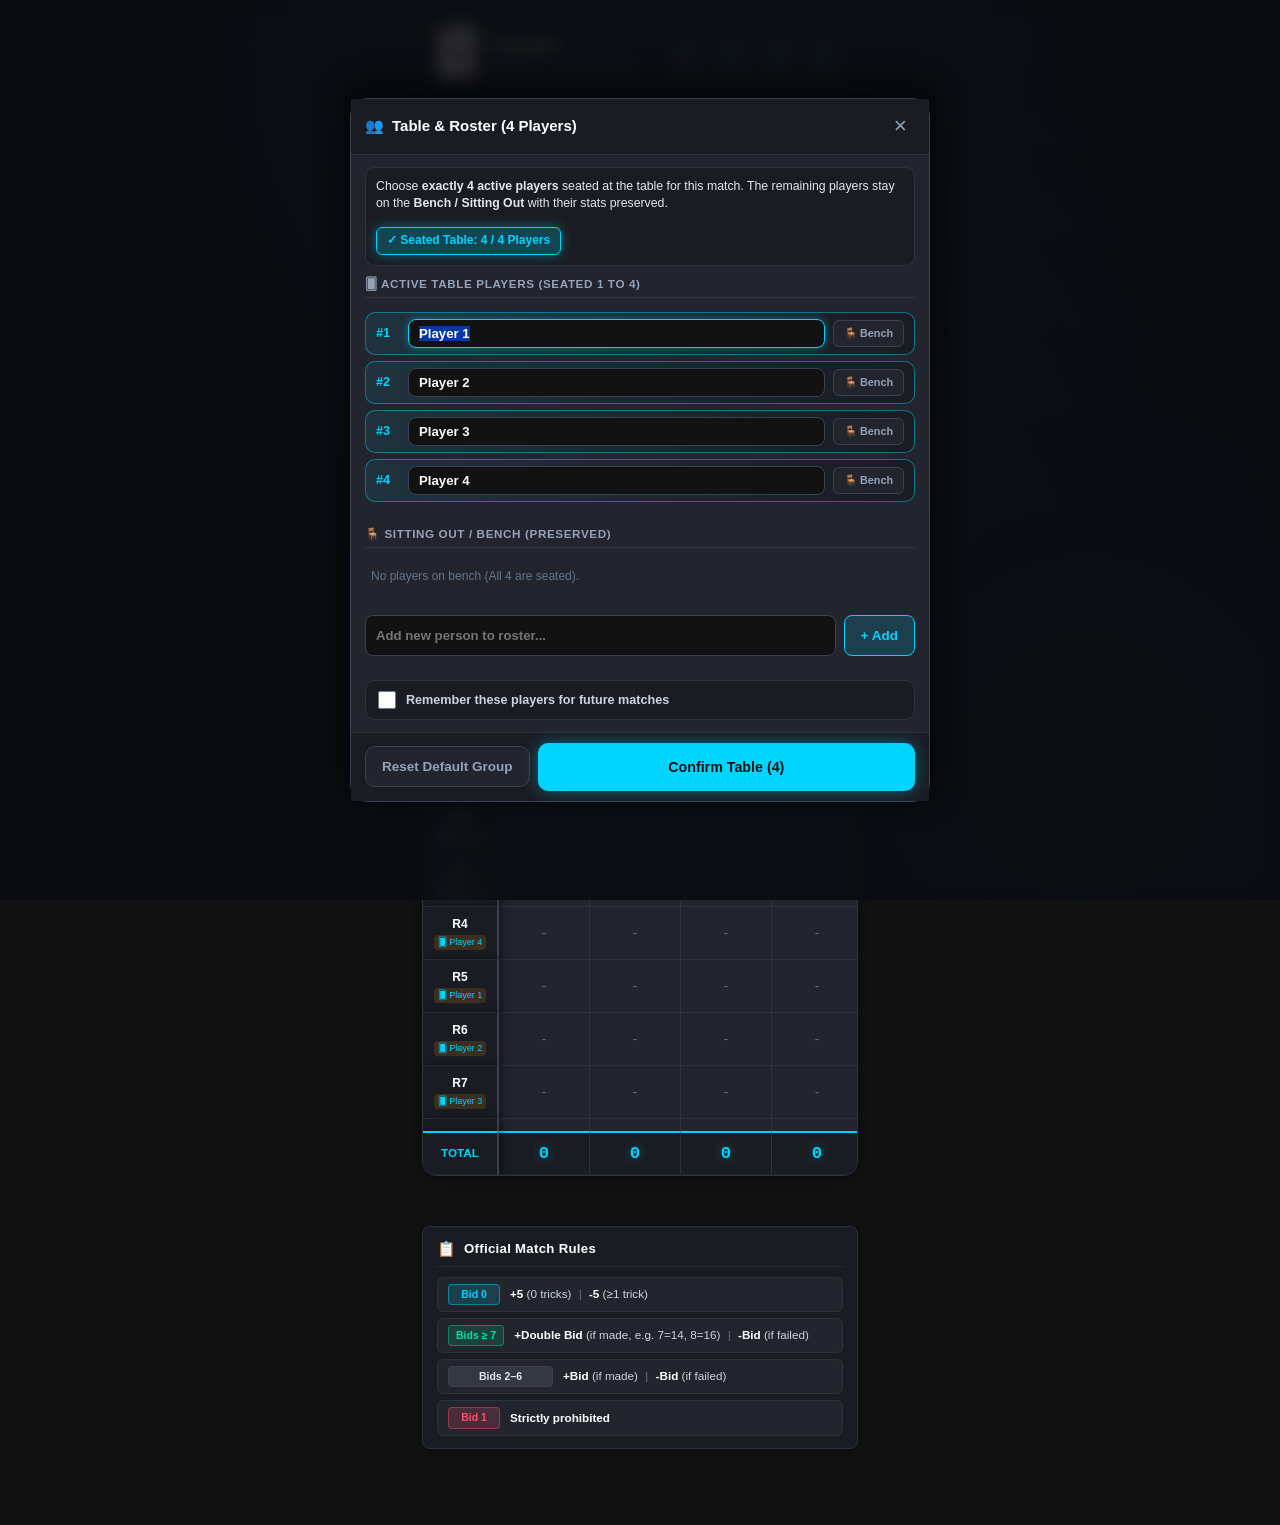
==== commit e105ed18: "Update public-scoreboard.html (Strawberry Tarneeb PWA & Scoreboard)" ====
--- a/public-scoreboard.html
+++ b/public-scoreboard.html
@@ -191,11 +191,11 @@
             <span class="rule-text"><strong>+5</strong> (0 tricks) <span class="rule-sep">|</span> <strong>-5</strong> (≥1 trick)</span>
           </div>
           <div class="rule-item">
-            <span class="rule-badge rule-seven">Bid 7</span>
-            <span class="rule-text"><strong>+14</strong> (≥7 tricks) <span class="rule-sep">|</span> <strong>-14</strong> (&lt;7 tricks)</span>
+            <span class="rule-badge rule-seven">Bids ≥ 7</span>
+            <span class="rule-text"><strong>+Double Bid</strong> (if made, e.g. 7=14, 8=16) <span class="rule-sep">|</span> <strong>-Bid</strong> (if failed)</span>
           </div>
           <div class="rule-item">
-            <span class="rule-badge rule-standard">Bids 2–6 &amp; 8–13</span>
+            <span class="rule-badge rule-standard">Bids 2–6</span>
             <span class="rule-text"><strong>+Bid</strong> (if made) <span class="rule-sep">|</span> <strong>-Bid</strong> (if failed)</span>
           </div>
           <div class="rule-item rule-prohibited-item">
--- a/styles.css
+++ b/styles.css
@@ -3814,7 +3814,7 @@
   display: flex;
   align-items: center;
   justify-content: space-between;
-  padding: 16px 20px;
+  padding: 12px 16px;
   background: #111827;
   border-bottom: 1px solid #1e293b;
 }
@@ -3848,13 +3848,13 @@
 }
 
 .side-drawer-body {
-  padding: 16px 16px 80px 16px !important;
-  padding-bottom: 80px !important;
+  padding: 12px 14px 40px 14px !important;
+  padding-bottom: 40px !important;
   overflow-y: auto !important;
   max-height: 100vh !important;
   display: flex !important;
   flex-direction: column !important;
-  gap: 20px !important;
+  gap: 10px !important;
   flex: 1 1 auto !important;
   -webkit-overflow-scrolling: touch !important;
   box-sizing: border-box !important;
@@ -3863,21 +3863,21 @@
 .drawer-section {
   display: flex;
   flex-direction: column;
-  gap: 8px;
+  gap: 6px;
 }
 
 /* Drawer Live Scoreboard Styles */
 .drawer-score-section {
   background: rgba(15, 23, 42, 0.6);
   border: 1px solid rgba(255, 255, 255, 0.08);
-  border-radius: 14px;
-  padding: 10px 12px;
+  border-radius: 12px;
+  padding: 8px 10px;
 }
 
 .drawer-scores-panel {
   display: flex;
   flex-direction: column;
-  gap: 6px;
+  gap: 4px;
   width: 100%;
 }
 
@@ -3889,11 +3889,11 @@
   display: flex;
   align-items: center;
   justify-content: space-between;
-  padding: 8px 10px;
+  padding: 5px 8px;
   background: rgba(30, 41, 59, 0.75);
   border: 1px solid rgba(255, 255, 255, 0.08);
-  border-radius: 10px;
-  font-size: 0.85rem;
+  border-radius: 8px;
+  font-size: 0.82rem;
 }
 
 .drawer-scores-panel .score-row.is-me {
@@ -4023,28 +4023,28 @@
 }
 
 .drawer-section-title {
-  font-size: 0.72rem;
+  font-size: 0.68rem;
   text-transform: uppercase;
   letter-spacing: 0.08em;
   font-weight: 800;
   color: #64748b;
-  padding-left: 6px;
+  padding-left: 4px;
 }
 
 .drawer-nav-list {
   display: flex;
   flex-direction: column;
-  gap: 8px;
+  gap: 6px;
 }
 
 .drawer-nav-item {
   display: flex;
   align-items: center;
-  gap: 12px;
-  padding: 10px 14px;
+  gap: 10px;
+  padding: 7px 12px;
   background: #1e293b;
   border: 1px solid #334155;
-  border-radius: 12px;
+  border-radius: 10px;
   color: #f1f5f9;
   text-decoration: none;
   cursor: pointer;
@@ -4066,7 +4066,7 @@
 }
 
 .drawer-nav-icon {
-  font-size: 1.25rem;
+  font-size: 1.15rem;
   flex-shrink: 0;
 }
 
@@ -4078,13 +4078,13 @@
 }
 
 .drawer-nav-name {
-  font-size: 0.92rem;
+  font-size: 0.90rem;
   font-weight: 700;
   color: inherit;
 }
 
 .drawer-nav-sub {
-  font-size: 0.74rem;
+  font-size: 0.72rem;
   color: #94a3b8;
 }
 
@@ -4100,20 +4100,20 @@
 .drawer-controls-list {
   display: flex;
   flex-direction: column;
+  gap: 6px;
+}
+
+.drawer-control-btn {
+  display: flex;
+  align-items: center;
   gap: 8px;
-}
-
-.drawer-control-btn {
-  display: flex;
-  align-items: center;
-  gap: 10px;
   width: 100%;
-  padding: 11px 14px;
+  padding: 8px 12px;
   background: #1e293b;
   border: 1px solid #334155;
-  border-radius: 12px;
+  border-radius: 10px;
   color: #f1f5f9;
-  font-size: 0.88rem;
+  font-size: 0.84rem;
   font-weight: 600;
   cursor: pointer;
   transition: all 0.15s ease;
@@ -4509,3 +4509,120 @@
   font-size: 0.85rem;
   font-weight: 800;
 }
+
+/* ==========================================================================
+   Feature 1 & Feature 2: 7-Card Redeal & Match Hold Overlay Styles
+   ========================================================================== */
+
+.header-hold-btn {
+  background: rgba(255, 255, 255, 0.08) !important;
+  border: 1px solid rgba(255, 255, 255, 0.2) !important;
+  color: #38bdf8 !important;
+  font-size: 0.72rem !important;
+  font-weight: 700 !important;
+  cursor: pointer !important;
+  padding: 2px 7px !important;
+  border-radius: 4px !important;
+  display: inline-flex !important;
+  align-items: center !important;
+  gap: 3px !important;
+  line-height: 1.2 !important;
+  transition: all 0.2s ease !important;
+}
+
+.header-hold-btn:hover {
+  background: rgba(56, 189, 248, 0.2) !important;
+  border-color: #38bdf8 !important;
+  color: #bae6fd !important;
+}
+
+.header-hold-btn.is-paused {
+  background: rgba(245, 158, 11, 0.25) !important;
+  border-color: #f59e0b !important;
+  color: #fef08a !important;
+  box-shadow: 0 0 8px rgba(245, 158, 11, 0.4) !important;
+  animation: pulse-hold 1.5s infinite ease-in-out !important;
+}
+
+@keyframes pulse-hold {
+  0%, 100% { opacity: 1; transform: scale(1); }
+  50% { opacity: 0.85; transform: scale(1.03); }
+}
+
+.match-hold-overlay {
+  position: fixed;
+  inset: 0;
+  background: rgba(10, 15, 29, 0.88);
+  backdrop-filter: blur(6px);
+  -webkit-backdrop-filter: blur(6px);
+  z-index: 9990;
+  display: flex;
+  align-items: center;
+  justify-content: center;
+  padding: 20px;
+}
+
+.match-hold-content {
+  background: #1e293b;
+  border: 1px solid #334155;
+  border-radius: 14px;
+  padding: 28px 24px;
+  max-width: 420px;
+  width: 90%;
+  text-align: center;
+  box-shadow: 0 20px 40px rgba(0, 0, 0, 0.6), 0 0 0 1px rgba(255, 255, 255, 0.05);
+  display: flex;
+  flex-direction: column;
+  align-items: center;
+  gap: 14px;
+  animation: modalPopIn 0.25s cubic-bezier(0.16, 1, 0.3, 1);
+}
+
+.hold-icon {
+  font-size: 2.8rem;
+  line-height: 1;
+}
+
+.hold-title {
+  margin: 0;
+  font-size: 1.35rem;
+  font-weight: 800;
+  color: #f8fafc;
+  letter-spacing: -0.02em;
+}
+
+.hold-message {
+  margin: 0;
+  font-size: 0.95rem;
+  color: #cbd5e1;
+  line-height: 1.5;
+}
+
+.btn-resume-match {
+  margin-top: 6px;
+  background: linear-gradient(135deg, #10b981, #059669);
+  color: #ffffff;
+  font-weight: 700;
+  font-size: 1rem;
+  padding: 12px 24px;
+  border: none;
+  border-radius: 8px;
+  cursor: pointer;
+  box-shadow: 0 4px 12px rgba(16, 185, 129, 0.3);
+  transition: all 0.2s ease;
+  width: 100%;
+}
+
+.btn-resume-match:hover {
+  background: linear-gradient(135deg, #34d399, #059669);
+  transform: translateY(-1px);
+  box-shadow: 0 6px 16px rgba(16, 185, 129, 0.4);
+}
+
+.modal-redeal-content {
+  background: #1e293b;
+  border: 1px solid #334155;
+  border-radius: 14px;
+  box-shadow: 0 20px 40px rgba(0, 0, 0, 0.6);
+}
+
--- a/public-scoreboard.css
+++ b/public-scoreboard.css
@@ -1,3685 +1,3795 @@
-/* ==========================================================================
-
-   GRAPHITE & ELECTRIC BLUE THEME
-
-   File: public-scoreboard.css
-
-   Clean, sleek, high-contrast dark graphite palette with electric blue accents
-
-   ========================================================================== */
-
-
-
-:root {
-
-  /* Main Backgrounds */
-
-  --bg-main: #121212;             /* Deep Graphite / Dark Charcoal base */
-
-  --bg-charcoal: #1A1C23;         /* Layered Dark Charcoal (headers, sticky columns, inputs) */
-
-  
-
-  /* Cards & Surfaces */
-
-  --surface-card: #22252E;        /* Lighter Graphite for Cards, Modals, Panels */
-
-  --surface-hover: #2B2F3B;       /* Surface Hover */
-
-  --surface-active: #323746;      /* Surface Active */
-
-  
-
-  /* Primary Actions & Active States */
-
-  --electric-blue: #00D4FF;       /* Electric Blue primary action color */
-
-  --electric-blue-hover: #00B8E0; /* Electric Blue hover */
-
-  --electric-blue-glow: rgba(0, 212, 255, 0.4);
-
-  --electric-blue-subtle: rgba(0, 212, 255, 0.14);
-
-  
-
-  /* Secondary Highlights & Accents */
-
-  --electric-cyan: #0A84FF;       /* Deep Electric Blue / Secondary Accent */
-
-  --electric-cyan-glow: rgba(10, 132, 255, 0.35);
-
-  
-
-  /* Text & Typography */
-
-  --text-primary: #F8FAFC;        /* Crisp off-white primary text */
-
-  --text-secondary: #E2E8F0;      /* Secondary off-white text */
-
-  --text-muted: #94A3B8;          /* Cool grey supporting text */
-
-  --text-dim: #64748B;            /* Muted cool grey labels */
-
-  
-
-  /* Borders */
-
-  --border-subtle: #2D323E;       /* Subtle graphite border */
-
-  --border-strong: #3A4150;       /* Strong graphite border */
-
-  --border-electric: rgba(0, 212, 255, 0.45);
-
-  
-
-  /* Feedback States */
-
-  --feedback-pos: #00E699;        /* Electric Mint / Positive score feedback */
-
-  --feedback-pos-glow: rgba(0, 230, 153, 0.35);
-
-  --feedback-pos-subtle: rgba(0, 230, 153, 0.14);
-
-  
-
-  --feedback-neg: #FF4D6D;        /* Clean Coral / Negative score feedback */
-
-  --feedback-neg-subtle: rgba(255, 77, 109, 0.15);
-
-}
-
-
-
-/* ==========================================================================
-
-   1. BASE LAYOUT & HORIZONTAL OVERFLOW PREVENTION
-
-   ========================================================================== */
-
-html, body {
-
-  background-color: var(--bg-main) !important;
-
-  color: var(--text-primary) !important;
-
-  width: 100% !important;
-
-  max-width: 100vw !important;
-
-  overflow-x: hidden !important;
-
-  margin: 0 !important;
-
-  padding: 0 !important;
-
-}
-
-
-
-body::before {
-
-  background-image: radial-gradient(circle at 50% 5%, rgba(0, 212, 255, 0.08) 0%, transparent 60%),
-
-                    radial-gradient(circle at 85% 85%, rgba(34, 37, 46, 0.45) 0%, transparent 50%) !important;
-
-}
-
-
-
-.app-container {
-
-  width: 100% !important;
-
-  max-width: 480px !important;
-
-  margin: 0 auto !important;
-
-  padding: 0 10px 40px 10px !important;
-
-  overflow-x: hidden !important;
-
-  box-sizing: border-box !important;
-
-  background-color: transparent !important;
-
-}
-
-
-
-.mode-view {
-
-  width: 100% !important;
-
-  max-width: 100% !important;
-
-  overflow-x: hidden !important;
-
-}
-
-
-
-/* ==========================================================================
-
-   2. APP HEADER & STATUS STRIP (GRAPHITE & ELECTRIC BLUE)
-
-   ========================================================================== */
-
-.app-header {
-
-  padding: 12px 2px !important;
-
-  border-bottom: 1px solid var(--border-subtle) !important;
-
-  background: var(--bg-main) !important;
-
-  display: flex !important;
-
-  align-items: center !important;
-
-  justify-content: space-between !important;
-
-}
-
-
-
-.brand-wrapper {
-
-  display: flex !important;
-
-  align-items: center !important;
-
-  gap: 10px !important;
-
-}
-
-
-
-/* Mini Realistic Playing Card Logo Icon (Ace of Hearts) */
-
-.brand-card-icon,
-
-.playing-card-ace {
-
-  position: relative !important;
-
-  width: 40px !important;
-
-  height: 56px !important;
-
-  background: #FFFFFF !important;
-
-  border-radius: 6px !important;
-
-  border: 1px solid rgba(0, 0, 0, 0.12) !important;
-
-  box-shadow: 0 2px 8px rgba(0, 0, 0, 0.45), 0 0 1px rgba(255, 255, 255, 0.8) inset !important;
-
-  display: flex !important;
-
-  align-items: center !important;
-
-  justify-content: center !important;
-
-  user-select: none !important;
-
-  flex-shrink: 0 !important;
-
-  box-sizing: border-box !important;
-
-  padding: 2px !important;
-
-  overflow: hidden !important;
-
-  transition: transform 0.15s ease, box-shadow 0.15s ease !important;
-
-  cursor: pointer;
-
-}
-
-
-
-.brand-card-icon:hover {
-
-  transform: translateY(-1px) rotate(-2deg);
-
-  box-shadow: 0 4px 14px rgba(0, 212, 255, 0.4) !important;
-
-}
-
-
-
-.card-corner {
-
-  position: absolute !important;
-
-  display: flex !important;
-
-  flex-direction: column !important;
-
-  align-items: center !important;
-
-  line-height: 1 !important;
-
-  font-family: -apple-system, BlinkMacSystemFont, "Segoe UI", Roboto, Helvetica, Arial, sans-serif !important;
-
-}
-
-
-
-.card-top-left {
-
-  top: 3px !important;
-
-  left: 3px !important;
-
-}
-
-
-
-.card-bottom-right {
-
-  bottom: 3px !important;
-
-  right: 3px !important;
-
-  transform: rotate(180deg) !important;
-
-}
-
-
-
-.card-corner-rank {
-
-  font-size: 0.72rem !important;
-
-  font-weight: 900 !important;
-
-  color: #D90429 !important; /* Authentic playing card ruby red */
-
-  line-height: 0.85 !important;
-
-}
-
-
-
-.card-corner-suit {
-
-  font-size: 0.55rem !important;
-
-  color: #D90429 !important;
-
-  line-height: 0.85 !important;
-
-  margin-top: 1px !important;
-
-}
-
-
-
-.card-center-suit {
-
-  font-size: 1.35rem !important;
-
-  color: #D90429 !important;
-
-  line-height: 1 !important;
-
-  display: flex !important;
-
-  align-items: center !important;
-
-  justify-content: center !important;
-
-  filter: drop-shadow(0 1px 1px rgba(217, 4, 41, 0.25));
-
-}
-
-
-
-.brand-title {
-
-  color: #FFFFFF !important;
-
-  font-size: 1.25rem !important;
-
-  font-weight: 800 !important;
-
-  letter-spacing: -0.3px !important;
-
-  margin: 0 !important;
-
-  line-height: 1.2 !important;
-
-}
-
-
-
-.brand-subtitle {
-
-  color: var(--text-muted) !important;
-
-  font-size: 0.72rem !important;
-
-  margin: 0 !important;
-
-  display: flex !important;
-
-  gap: 6px !important;
-
-}
-
-
-
-.btn-icon {
-
-  background: var(--surface-card) !important;
-
-  border: 1px solid var(--border-subtle) !important;
-
-  color: var(--electric-blue) !important;
-
-  width: 38px !important;
-
-  height: 38px !important;
-
-  border-radius: 10px !important;
-
-  display: inline-flex !important;
-
-  align-items: center !important;
-
-  justify-content: center !important;
-
-  transition: all 0.15s ease !important;
-
-  cursor: pointer !important;
-
-}
-
-
-
-.btn-icon:hover {
-
-  background: var(--surface-hover) !important;
-
-  border-color: var(--electric-blue) !important;
-
-  color: #FFFFFF !important;
-
-  box-shadow: 0 0 10px var(--electric-blue-glow) !important;
-
-}
-
-
-
-.btn-icon:active {
-
-  transform: scale(0.94);
-
-  background: var(--surface-active) !important;
-
-}
-
-
-
-#btnNewGame {
-
-  color: var(--electric-blue) !important;
-
-}
-
-
-
-/* Base Generic Button Classes */
-
-.btn {
-
-  display: inline-flex !important;
-
-  align-items: center !important;
-
-  justify-content: center !important;
-
-  gap: 6px !important;
-
-  font-family: inherit !important;
-
-  font-weight: 700 !important;
-
-  cursor: pointer !important;
-
-  border-radius: 8px !important;
-
-  transition: all 0.15s ease !important;
-
-  user-select: none !important;
-
-  text-decoration: none !important;
-
-  border: none;
-
-  outline: none;
-
-}
-
-
-
-/* Status Strip */
-
-.status-strip {
-
-  background: var(--surface-card) !important;
-
-  border: 1px solid var(--border-subtle) !important;
-
-  border-radius: 14px !important;
-
-  padding: 10px 12px !important;
-
-  margin-bottom: 12px !important;
-
-  gap: 10px !important;
-
-  box-shadow: 0 4px 16px rgba(0, 0, 0, 0.4) !important;
-
-}
-
-
-
-#activeRoundLabel {
-
-  font-size: 0.88rem !important;
-
-  font-weight: 800 !important;
-
-  color: #FFFFFF !important;
-
-}
-
-
-
-#dealerInfoTag {
-
-  color: var(--electric-blue) !important;
-
-  font-weight: 700 !important;
-
-}
-
-
-
-.progress-bar-wrap {
-
-  background: var(--bg-charcoal) !important;
-
-  height: 6px !important;
-
-  border-radius: 9999px !important;
-
-  border: 1px solid var(--border-subtle) !important;
-
-}
-
-
-
-.progress-bar-fill {
-
-  background: linear-gradient(90deg, var(--electric-cyan), var(--electric-blue)) !important;
-
-  box-shadow: 0 0 8px var(--electric-blue-glow) !important;
-
-}
-
-
-
-.strip-actions {
-
-  display: grid !important;
-
-  grid-template-columns: 1fr 1fr !important;
-
-  gap: 10px !important;
-
-  width: 100% !important;
-
-  box-sizing: border-box !important;
-
-}
-
-
-
-/* Equal-Sized Bids & Score Tricks Buttons */
-
-.btn-strip {
-
-  display: inline-flex !important;
-
-  align-items: center !important;
-
-  justify-content: center !important;
-
-  gap: 6px !important;
-
-  padding: 10px 12px !important;
-
-  border-radius: 10px !important;
-
-  font-size: 0.88rem !important;
-
-  font-weight: 800 !important;
-
-  cursor: pointer !important;
-
-  transition: all 0.15s ease !important;
-
-  min-height: 44px !important;
-
-  height: 44px !important;
-
-  width: 100% !important;
-
-  white-space: nowrap !important;
-
-  box-sizing: border-box !important;
-
-}
-
-
-
-.btn-strip.btn-bidding,
-
-#btnTriggerBidding {
-
-  background: var(--surface-card) !important;
-
-  color: #FFFFFF !important;
-
-  border: 1px solid var(--border-strong) !important;
-
-}
-
-
-
-.btn-strip.btn-bidding:hover,
-
-#btnTriggerBidding:hover {
-
-  background: var(--surface-hover) !important;
-
-  border-color: var(--electric-blue) !important;
-
-  color: var(--electric-blue) !important;
-
-  box-shadow: 0 0 10px var(--electric-blue-glow) !important;
-
-}
-
-
-
-.btn-strip.btn-bidding:active,
-
-#btnTriggerBidding:active {
-
-  transform: scale(0.96) !important;
-
-  background: var(--surface-active) !important;
-
-}
-
-
-
-.btn-strip.btn-scoring,
-
-#btnTriggerScoring {
-
-  background: linear-gradient(135deg, var(--electric-cyan), var(--electric-blue)) !important;
-
-  color: #121212 !important;
-
-  border: none !important;
-
-  font-weight: 800 !important;
-
-  box-shadow: 0 2px 10px var(--electric-blue-glow) !important;
-
-}
-
-
-
-.btn-strip.btn-scoring:hover,
-
-#btnTriggerScoring:hover {
-
-  filter: brightness(1.1) !important;
-
-  box-shadow: 0 4px 16px var(--electric-blue-glow) !important;
-
-}
-
-
-
-.btn-strip.btn-scoring:active,
-
-#btnTriggerScoring:active {
-
-  transform: scale(0.96) !important;
-
-}
-
-
-
-.btn-bid-action {
-
-  background: var(--electric-blue-subtle) !important;
-
-  border: 1px solid var(--electric-blue) !important;
-
-  color: var(--electric-blue) !important;
-
-  font-weight: 700 !important;
-
-  padding: 8px 12px !important;
-
-  border-radius: 10px !important;
-
-  font-size: 0.82rem !important;
-
-  cursor: pointer;
-
-  transition: all 0.15s ease !important;
-
-}
-
-
-
-.btn-bid-action:hover {
-
-  background: var(--electric-blue) !important;
-
-  color: #121212 !important;
-
-  box-shadow: 0 0 12px var(--electric-blue-glow) !important;
-
-}
-
-
-
-.btn-bid-action:active {
-
-  transform: scale(0.96);
-
-}
-
-
-
-.btn-fast-entry {
-
-  background: linear-gradient(135deg, var(--electric-cyan), var(--electric-blue)) !important;
-
-  border: none !important;
-
-  color: #121212 !important;
-
-  font-weight: 800 !important;
-
-  padding: 8px 14px !important;
-
-  border-radius: 10px !important;
-
-  font-size: 0.82rem !important;
-
-  box-shadow: 0 2px 12px var(--electric-blue-glow) !important;
-
-  cursor: pointer;
-
-  transition: all 0.15s ease !important;
-
-}
-
-
-
-.btn-fast-entry:hover {
-
-  filter: brightness(1.1);
-
-  box-shadow: 0 4px 16px var(--electric-blue-glow) !important;
-
-}
-
-
-
-.btn-fast-entry:active {
-
-  transform: scale(0.96);
-
-}
-
-
-
-/* ==========================================================================
-
-   3. COMPACT LIVE STANDINGS (GRAPHITE & ELECTRIC BLUE)
-
-   ========================================================================== */
-
-.leaderboard-card {
-
-  background: var(--surface-card) !important;
-
-  border: 1px solid var(--border-subtle) !important;
-
-  border-radius: 14px !important;
-
-  padding: 8px 10px !important;
-
-  gap: 8px !important;
-
-  margin-bottom: 12px !important;
-
-  box-shadow: 0 4px 16px rgba(0, 0, 0, 0.4) !important;
-
-}
-
-
-
-.leaderboard-card::before {
-
-  height: 2px !important;
-
-  background: linear-gradient(90deg, var(--electric-blue), var(--electric-cyan), var(--feedback-pos), var(--border-strong)) !important;
-
-}
-
-
-
-.leaderboard-header {
-
-  padding: 0 2px !important;
-
-}
-
-
-
-.card-title {
-
-  font-size: 0.82rem !important;
-
-  font-weight: 800 !important;
-
-  letter-spacing: 0.5px !important;
-
-  color: #FFFFFF !important;
-
-}
-
-
-
-.live-indicator {
-
-  font-size: 0.62rem !important;
-
-  padding: 2px 7px !important;
-
-  background: var(--electric-blue-subtle) !important;
-
-  border: 1px solid var(--border-electric) !important;
-
-  color: var(--electric-blue) !important;
-
-  border-radius: 9999px !important;
-
-}
-
-
-
-.live-dot {
-
-  background: var(--electric-blue) !important;
-
-  box-shadow: 0 0 6px var(--electric-blue-glow) !important;
-
-}
-
-
-
-/* ==========================================================================
-
-   3. ACTIVE TABLE STANDINGS - SLEEK VERTICAL LIST (GRAPHITE & ELECTRIC BLUE)
-
-   ========================================================================== */
-
-.podium-section {
-
-  margin-bottom: 14px !important;
-
-}
-
-
-
-.standings-list,
-
-.podium-grid {
-
-  display: flex !important;
-
-  flex-direction: column !important;
-
-  background: var(--surface-card, #22252E) !important;
-
-  border: 1px solid var(--border-subtle, #2B303C) !important;
-
-  border-radius: 12px !important;
-
-  overflow: hidden !important;
-
-  box-shadow: 0 4px 16px rgba(0, 0, 0, 0.4) !important;
-
-  width: 100% !important;
-
-  padding: 0 !important;
-
-  margin: 0 !important;
-
-}
-
-
-
-.standings-row {
-
-  display: flex !important;
-
-  justify-content: space-between !important;
-
-  align-items: center !important;
-
-  padding: 12px 14px !important;
-
-  border-bottom: 1px solid #2B303C !important;
-
-  background: transparent !important;
-
-  transition: background-color 0.15s ease !important;
-
-  position: relative !important;
-
-}
-
-
-
-.standings-row:last-child {
-
-  border-bottom: none !important;
-
-}
-
-
-
-.standings-row:hover {
-
-  background: rgba(255, 255, 255, 0.02) !important;
-
-}
-
-
-
-.standings-left {
-
-  display: flex !important;
-
-  align-items: center !important;
-
-  gap: 12px !important;
-
-  min-width: 0 !important;
-
-  flex: 1 !important;
-
-}
-
-
-
-/* Circular Rank badge */
-
-.standings-rank-badge {
-
-  width: 32px !important;
-
-  height: 32px !important;
-
-  min-width: 32px !important;
-
-  border-radius: 50% !important;
-
-  display: flex !important;
-
-  align-items: center !important;
-
-  justify-content: center !important;
-
-  font-size: 0.74rem !important;
-
-  font-weight: 800 !important;
-
-  background: #1A1C23 !important;
-
-  color: #94A3B8 !important;
-
-  border: 1.5px solid #2B303C !important;
-
-  box-sizing: border-box !important;
-
-  transition: all 0.2s ease !important;
-
-  letter-spacing: -0.2px !important;
-
-}
-
-
-
-/* 1st Place Default Accent (when not King) */
-
-.standings-row.rank-1 .standings-rank-badge {
-
-  background: rgba(0, 212, 255, 0.12) !important;
-
-  color: var(--electric-blue, #00D4FF) !important;
-
-  border-color: var(--electric-blue, #00D4FF) !important;
-
-}
-
-
-
-.standings-player-name {
-
-  font-size: 0.95rem !important;
-
-  font-weight: 700 !important;
-
-  color: #FFFFFF !important;
-
-  white-space: nowrap !important;
-
-  overflow: hidden !important;
-
-  text-overflow: ellipsis !important;
-
-  display: inline-flex !important;
-
-  align-items: center !important;
-
-}
-
-
-
-.standings-right {
-
-  display: flex !important;
-
-  align-items: baseline !important;
-
-  gap: 4px !important;
-
-  flex-shrink: 0 !important;
-
-  padding-left: 12px !important;
-
-}
-
-
-
-.standings-score-num {
-
-  font-size: 1.15rem !important;
-
-  font-weight: 900 !important;
-
-  color: #FFFFFF !important;
-
-  font-variant-numeric: tabular-nums !important;
-
-}
-
-
-
-.standings-row.rank-1 .standings-score-num {
-
-  color: var(--electric-blue, #00D4FF) !important;
-
-}
-
-
-
-.standings-score-label {
-
-  font-size: 0.72rem !important;
-
-  font-weight: 600 !important;
-
-  color: var(--text-muted, #94A3B8) !important;
-
-}
-
-
-
-/* ==========================================================================
-
-   KING LOGIC & VISUALS (18+ POINTS)
-
-   ========================================================================== */
-
-.standings-row.is-king {
-
-  background: rgba(255, 215, 0, 0.04) !important;
-
-}
-
-
-
-.standings-row.is-king:hover {
-
-  background: rgba(255, 215, 0, 0.08) !important;
-
-}
-
-
-
-/* Automatically append crown emoji (👑) directly next to their name */
-
-.standings-row.is-king .standings-player-name::after {
-
-  content: " 👑" !important;
-
-  font-size: 0.95rem !important;
-
-  display: inline-block !important;
-
-  margin-left: 4px !important;
-
-}
-
-
-
-/* Glowing circle effect on King's rank badge */
-
-.standings-row.is-king .standings-rank-badge {
-
-  box-shadow: 0 0 12px 2px #FFD700 !important;
-
-  border-radius: 50% !important;
-
-  border: 2px solid #FFD700 !important;
-
-  background-color: rgba(255, 215, 0, 0.15) !important;
-
-  color: #FFD700 !important;
-
-  font-weight: 900 !important;
-
-}
-
-
-
-.standings-row.is-king .standings-score-num {
-
-  color: #FFD700 !important;
-
-  text-shadow: 0 0 8px rgba(255, 215, 0, 0.3) !important;
-
-}
-
-
-
-/* Bench Strip: Compact Charcoal */
-
-.bench-strip {
-
-  background: rgba(26, 28, 35, 0.8) !important;
-
-  border: 1px dashed var(--border-strong) !important;
-
-  border-radius: 8px !important;
-
-  padding: 4px 8px !important;
-
-  font-size: 0.72rem !important;
-
-  gap: 4px !important;
-
-}
-
-
-
-.bench-title {
-
-  color: var(--text-muted) !important;
-
-  font-size: 0.72rem !important;
-
-}
-
-
-
-.bench-pill {
-
-  background: var(--surface-card) !important;
-
-  border: 1px solid var(--border-subtle) !important;
-
-  padding: 1px 6px !important;
-
-  border-radius: 4px !important;
-
-  font-size: 0.68rem !important;
-
-  color: #CBD5E1 !important;
-
-}
-
-
-
-/* ==========================================================================
-
-   4. SCORECARD MATRIX TABLE (GRAPHITE SURFACES & ELECTRIC BLUE ACCENTS)
-
-   ========================================================================== */
-
-.table-section,
-
-.table-card {
-
-  background: var(--surface-card) !important;
-
-  border: 1px solid var(--border-subtle) !important;
-
-  border-radius: 14px !important;
-
-  overflow: hidden !important;
-
-  width: 100% !important;
-
-  max-width: 100% !important;
-
-  min-width: 0 !important;
-
-  display: flex !important;
-
-  flex-direction: column !important;
-
-  box-shadow: 0 4px 16px rgba(0, 0, 0, 0.4) !important;
-
-  margin-bottom: 20px !important;
-
-}
-
-
-
-.table-section-header,
-
-.table-card-header {
-
-  background: var(--bg-charcoal) !important;
-
-  border-bottom: 1px solid var(--border-subtle) !important;
-
-  padding: 10px 12px !important;
-
-  display: flex !important;
-
-  justify-content: space-between !important;
-
-  align-items: center !important;
-
-  gap: 8px !important;
-
-  flex-wrap: wrap !important;
-
-}
-
-
-
-.table-title {
-
-  display: flex !important;
-
-  align-items: center !important;
-
-  gap: 8px !important;
-
-  font-size: 0.84rem !important;
-
-  font-weight: 800 !important;
-
-  color: #FFFFFF !important;
-
-}
-
-
-
-.table-title .sub {
-
-  font-size: 0.65rem !important;
-
-  color: var(--text-muted) !important;
-
-  font-weight: normal !important;
-
-  background: var(--electric-blue-subtle) !important;
-
-  border: 1px solid var(--border-electric) !important;
-
-  padding: 1px 6px !important;
-
-  border-radius: 4px !important;
-
-}
-
-
-
-.table-actions {
-
-  display: flex !important;
-
-  align-items: center !important;
-
-  gap: 6px !important;
-
-}
-
-
-
-.btn-table-action,
-
-#btnScrollToActive,
-
-#btnClearRound {
-
-  display: inline-flex !important;
-
-  align-items: center !important;
-
-  justify-content: center !important;
-
-  background: var(--surface-card) !important;
-
-  color: var(--text-muted) !important;
-
-  border: 1px solid var(--border-subtle) !important;
-
-  font-size: 0.72rem !important;
-
-  font-weight: 700 !important;
-
-  padding: 5px 10px !important;
-
-  border-radius: 6px !important;
-
-  cursor: pointer !important;
-
-  transition: all 0.15s ease !important;
-
-  white-space: nowrap !important;
-
-  box-sizing: border-box !important;
-
-}
-
-
-
-.btn-table-action:hover,
-
-#btnScrollToActive:hover {
-
-  background: var(--surface-hover) !important;
-
-  border-color: var(--electric-blue) !important;
-
-  color: #FFFFFF !important;
-
-  box-shadow: 0 0 8px var(--electric-blue-glow) !important;
-
-}
-
-
-
-.btn-table-action:active,
-
-#btnScrollToActive:active {
-
-  transform: scale(0.96) !important;
-
-}
-
-
-
-.btn-table-action.danger,
-
-#btnClearRound {
-
-  color: #FF4D6D !important;
-
-  border-color: rgba(255, 77, 109, 0.3) !important;
-
-}
-
-
-
-.btn-table-action.danger:hover,
-
-#btnClearRound:hover {
-
-  background: rgba(255, 77, 109, 0.15) !important;
-
-  border-color: #FF4D6D !important;
-
-  color: #FFFFFF !important;
-
-  box-shadow: 0 0 8px rgba(255, 77, 109, 0.4) !important;
-
-}
-
-
-
-.btn-table-action.danger:active,
-
-#btnClearRound:active {
-
-  transform: scale(0.96) !important;
-
-}
-
-
-
-/* Table Horizontal Scrolling Wrapper */
-
-.table-scroll-wrap,
-
-.scorecard-table-wrapper,
-
-.table-responsive,
-
-#tableScrollContainer,
-
-#scorecardTableContainer {
-
-  overflow-x: auto !important;
-
-  -webkit-overflow-scrolling: touch !important;
-
-  max-width: 100% !important;
-
-  display: block !important;
-
-  width: 100% !important;
-
-  min-width: 0 !important;
-
-  overflow-y: auto !important;
-
-  overscroll-behavior-x: contain !important;
-
-  max-height: 480px !important;
-
-  position: relative !important;
-
-}
-
-
-
-/* Scorecard Matrix Table */
-
-.scoreboard-matrix,
-
-.scoreboard-table,
-
-#scoreboardTable {
-
-  width: 100% !important;
-
-  min-width: 440px !important;
-
-  table-layout: fixed !important;
-
-  border-collapse: separate !important;
-
-  border-spacing: 0 !important;
-
-  font-size: 0.82rem !important;
-
-  margin: 0 !important;
-
-}
-
-
-
-/* Sticky First Column (Round # and Dealer) */
-
-.scoreboard-matrix th.col-round,
-
-.scoreboard-matrix td.col-round,
-
-.scoreboard-table th.col-round,
-
-.scoreboard-table td.col-round,
-
-#scoreboardTable th.col-round,
-
-#scoreboardTable td.col-round {
-
-  position: sticky !important;
-
-  left: 0 !important;
-
-  z-index: 10 !important;
-
-  background: var(--bg-charcoal) !important;
-
-  width: 76px !important;
-
-  min-width: 76px !important;
-
-  max-width: 76px !important;
-
-  text-align: center !important;
-
-  border-right: 2px solid var(--border-strong) !important;
-
-  box-shadow: 3px 0 8px rgba(0, 0, 0, 0.4) !important;
-
-  padding: 6px 4px !important;
-
-  box-sizing: border-box !important;
-
-}
-
-
-
-/* Sticky Corner Header */
-
-.scoreboard-matrix thead th.col-round,
-
-.scoreboard-table thead th.col-round,
-
-#scoreboardTable thead th.col-round {
-
-  z-index: 30 !important;
-
-  top: 0 !important;
-
-  left: 0 !important;
-
-  background: var(--bg-charcoal) !important;
-
-  color: var(--text-muted) !important;
-
-  font-weight: 800 !important;
-
-  font-size: 0.76rem !important;
-
-  border-bottom: 2px solid var(--electric-blue) !important;
-
-}
-
-
-
-/* Sticky Corner Footer */
-
-.scoreboard-matrix tfoot td.col-round,
-
-.scoreboard-table tfoot td.col-round,
-
-#scoreboardTable tfoot td.col-round {
-
-  z-index: 30 !important;
-
-  bottom: 0 !important;
-
-  left: 0 !important;
-
-  background: var(--bg-charcoal) !important;
-
-  color: var(--electric-blue) !important;
-
-  font-weight: 900 !important;
-
-  font-size: 0.78rem !important;
-
-  border-top: 2px solid var(--electric-blue) !important;
-
-}
-
-
-
-/* Player Column Headers (thead th) */
-
-.scoreboard-matrix thead th,
-
-.scoreboard-table thead th,
-
-#scoreboardTable thead th {
-
-  position: sticky !important;
-
-  top: 0 !important;
-
-  z-index: 20 !important;
-
-  background: var(--bg-charcoal) !important;
-
-  color: var(--text-primary) !important;
-
-  padding: 8px 6px !important;
-
-  border-bottom: 2px solid var(--electric-blue) !important;
-
-  border-right: 1px solid var(--border-subtle) !important;
-
-  min-width: 82px !important;
-
-  width: calc((100% - 76px) / 4) !important;
-
-  text-align: center !important;
-
-  box-sizing: border-box !important;
-
-}
-
-
-
-.player-header-wrap {
-
-  display: flex !important;
-
-  flex-direction: column !important;
-
-  align-items: center !important;
-
-  justify-content: center !important;
-
-  gap: 3px !important;
-
-  width: 100% !important;
-
-}
-
-
-
-.player-header-name {
-
-  display: block !important;
-
-  font-size: 0.8rem !important;
-
-  font-weight: 700 !important;
-
-  color: #FFFFFF !important;
-
-  max-width: 100% !important;
-
-  overflow: hidden !important;
-
-  text-overflow: ellipsis !important;
-
-  white-space: nowrap !important;
-
-  line-height: 1.2 !important;
-
-  text-align: center !important;
-
-}
-
-
-
-.player-header-total {
-
-  display: inline-block !important;
-
-  font-size: 0.72rem !important;
-
-  font-weight: 800 !important;
-
-  color: var(--electric-blue) !important;
-
-  background: var(--electric-blue-subtle) !important;
-
-  border: 1px solid var(--border-electric) !important;
-
-  padding: 1px 6px !important;
-
-  border-radius: 4px !important;
-
-  line-height: 1.2 !important;
-
-}
-
-
-
-.round-info-cell {
-
-  display: flex !important;
-
-  flex-direction: column !important;
-
-  align-items: center !important;
-
-  justify-content: center !important;
-
-  gap: 1px !important;
-
-  width: 100% !important;
-
-}
-
-
-
-.round-num-label {
-
-  font-size: 0.8rem !important;
-
-  font-weight: 800 !important;
-
-  color: #FFFFFF !important;
-
-}
-
-
-
-.dealer-tag {
-
-  font-size: 0.6rem !important;
-
-  color: var(--electric-blue) !important;
-
-  white-space: nowrap !important;
-
-  overflow: hidden !important;
-
-  text-overflow: ellipsis !important;
-
-  max-width: 68px !important;
-
-}
-
-
-
-/* Rows & Active Round */
-
-.scoreboard-matrix tbody tr,
-
-.scoreboard-table tbody tr,
-
-#scoreboardTable tbody tr {
-
-  background: transparent;
-
-}
-
-
-
-.scoreboard-matrix tbody tr:nth-child(even),
-
-.scoreboard-table tbody tr:nth-child(even),
-
-#scoreboardTable tbody tr:nth-child(even) {
-
-  background-color: rgba(255, 255, 255, 0.02) !important;
-
-}
-
-
-
-.scoreboard-matrix tbody tr:hover td,
-
-.scoreboard-table tbody tr:hover td,
-
-#scoreboardTable tbody tr:hover td {
-
-  background: var(--surface-hover) !important;
-
-}
-
-
-
-.scoreboard-matrix tbody tr.active-round td,
-
-.scoreboard-table tbody tr.active-round td,
-
-#scoreboardTable tbody tr.active-round td {
-
-  background-color: rgba(0, 212, 255, 0.08) !important;
-
-  border-top: 1px solid var(--border-electric) !important;
-
-  border-bottom: 1px solid var(--border-electric) !important;
-
-}
-
-
-
-.scoreboard-matrix tbody tr.active-round td.col-round,
-
-.scoreboard-table tbody tr.active-round td.col-round,
-
-#scoreboardTable tbody tr.active-round td.col-round {
-
-  background-color: #242936 !important;
-
-  border-left: 3.5px solid var(--electric-blue) !important;
-
-}
-
-
-
-.scoreboard-matrix tbody tr.active-round .round-num-label,
-
-.scoreboard-table tbody tr.active-round .round-num-label,
-
-#scoreboardTable tbody tr.active-round .round-num-label {
-
-  color: var(--electric-blue) !important;
-
-  font-weight: 900 !important;
-
-}
-
-
-
-/* Player Column Body Cells (tbody td) */
-
-.scoreboard-matrix tbody td,
-
-.scoreboard-table tbody td,
-
-#scoreboardTable tbody td {
-
-  padding: 6px 4px !important;
-
-  border-bottom: 1px solid var(--border-subtle) !important;
-
-  border-right: 1px solid var(--border-subtle) !important;
-
-  min-width: 82px !important;
-
-  width: calc((100% - 76px) / 4) !important;
-
-  text-align: center !important;
-
-  vertical-align: middle !important;
-
-  background: var(--surface-card) !important;
-
-  box-sizing: border-box !important;
-
-  cursor: pointer !important;
-
-  transition: background 0.12s ease !important;
-
-}
-
-
-
-.table-score-cell {
-
-  display: flex !important;
-
-  flex-direction: column !important;
-
-  align-items: center !important;
-
-  justify-content: center !important;
-
-  width: 100% !important;
-
-  min-height: 38px !important;
-
-  padding: 2px !important;
-
-}
-
-
-
-.cell-score-num {
-
-  font-size: 0.98rem !important;
-
-  font-weight: 900 !important;
-
-  line-height: 1.1 !important;
-
-}
-
-
-
-.cell-score-num.pos {
-
-  color: var(--feedback-pos) !important;
-
-}
-
-
-
-.cell-score-num.neg {
-
-  color: var(--feedback-neg) !important;
-
-}
-
-
-
-.cell-sub-detail {
-
-  font-size: 0.62rem !important;
-
-  color: var(--text-muted) !important;
-
-  font-weight: 600 !important;
-
-  white-space: nowrap !important;
-
-}
-
-
-
-.cell-bid-only {
-
-  font-size: 0.74rem !important;
-
-  font-weight: 800 !important;
-
-  color: var(--electric-blue) !important;
-
-  background: var(--electric-blue-subtle) !important;
-
-  padding: 1px 6px !important;
-
-  border-radius: 4px !important;
-
-}
-
-
-
-.cell-empty-dash {
-
-  font-size: 0.9rem !important;
-
-  color: var(--text-dim) !important;
-
-}
-
-
-
-/* Sticky Footer (Total Row) */
-
-.scoreboard-matrix tfoot td,
-
-.scoreboard-table tfoot td,
-
-#scoreboardTable tfoot td {
-
-  position: sticky !important;
-
-  bottom: 0 !important;
-
-  z-index: 20 !important;
-
-  background: var(--bg-charcoal) !important;
-
-  padding: 8px 4px !important;
-
-  border-top: 2px solid var(--electric-blue) !important;
-
-  border-right: 1px solid var(--border-subtle) !important;
-
-  min-width: 82px !important;
-
-  width: calc((100% - 76px) / 4) !important;
-
-  text-align: center !important;
-
-  box-sizing: border-box !important;
-
-  font-weight: 800 !important;
-
-}
-
-
-
-.footer-total-score {
-
-  font-size: 1.15rem !important;
-
-  color: var(--electric-blue) !important;
-
-  font-weight: 900 !important;
-
-  text-shadow: 0 0 10px var(--electric-blue-glow) !important;
-
-}
-
-
-
-/* ==========================================================================
-
-   5. SETUP / EDIT PLAYERS MODAL (#modalPlayers) - GRAPHITE & ELECTRIC BLUE
-
-   ========================================================================== */
-
-.modal-overlay {
-
-  background: rgba(10, 12, 16, 0.88) !important;
-
-  backdrop-filter: blur(8px) !important;
-
-  -webkit-backdrop-filter: blur(8px) !important;
-
-  z-index: 9999 !important;
-
-}
-
-
-
-.modal-content {
-
-  background: var(--surface-card) !important;
-
-  border: 1px solid var(--border-strong) !important;
-
-  border-radius: 18px 18px 0 0 !important;
-
-  box-shadow: 0 -8px 32px rgba(0, 0, 0, 0.7) !important;
-
-  max-height: 92vh !important;
-
-}
-
-
-
-@media (min-width: 601px) {
-
-  .modal-content {
-
-    border-radius: 18px !important;
-
-  }
-
-}
-
-
-
-.modal-header {
-
-  background: var(--bg-charcoal) !important;
-
-  border-bottom: 1px solid var(--border-subtle) !important;
-
-  padding: 12px 14px !important;
-
-}
-
-
-
-.modal-title {
-
-  color: #FFFFFF !important;
-
-  font-size: 1rem !important;
-
-  font-weight: 800 !important;
-
-}
-
-
-
-.modal-body {
-
-  padding: 12px 14px !important;
-
-  gap: 10px !important;
-
-  background: var(--surface-card) !important;
-
-}
-
-
-
-.modal-footer {
-
-  background: var(--bg-charcoal) !important;
-
-  border-top: 1px solid var(--border-subtle) !important;
-
-  padding: 10px 14px !important;
-
-  gap: 8px !important;
-
-}
-
-
-
-/* Roster Instructions & Counter Pill */
-
-.roster-instruction-box {
-
-  background: var(--bg-charcoal) !important;
-
-  border: 1px solid var(--border-subtle) !important;
-
-  border-radius: 10px !important;
-
-  padding: 10px !important;
-
-  font-size: 0.82rem !important;
-
-  color: var(--text-secondary) !important;
-
-}
-
-
-
-.active-counter-pill {
-
-  background: var(--electric-blue-subtle) !important;
-
-  color: var(--electric-blue) !important;
-
-  border: 1px solid var(--border-electric) !important;
-
-  font-weight: 800 !important;
-
-  padding: 4px 10px !important;
-
-  border-radius: 6px !important;
-
-  display: inline-block !important;
-
-  margin-top: 6px !important;
-
-}
-
-
-
-.active-counter-pill.valid {
-
-  background: rgba(0, 212, 255, 0.22) !important;
-
-  border-color: var(--electric-blue) !important;
-
-  color: var(--electric-blue) !important;
-
-  box-shadow: 0 0 12px var(--electric-blue-glow) !important;
-
-}
-
-
-
-.roster-section-title {
-
-  color: var(--text-muted) !important;
-
-  font-size: 0.78rem !important;
-
-  font-weight: 800 !important;
-
-  text-transform: uppercase !important;
-
-  letter-spacing: 0.6px !important;
-
-  margin-bottom: 4px !important;
-
-}
-
-
-
-/* Player Manage Rows */
-
-.player-list-manage {
-
-  display: flex !important;
-
-  flex-direction: column !important;
-
-  gap: 6px !important;
-
-}
-
-
-
-.player-manage-row {
-
-  background: var(--bg-charcoal) !important;
-
-  border: 1px solid var(--border-subtle) !important;
-
-  border-radius: 10px !important;
-
-  padding: 6px 10px !important;
-
-  gap: 8px !important;
-
-  display: flex !important;
-
-  align-items: center !important;
-
-  transition: all 0.15s ease !important;
-
-}
-
-
-
-.player-manage-row.is-active-seated {
-
-  border-color: var(--border-electric) !important;
-
-  background: linear-gradient(90deg, rgba(0, 212, 255, 0.08), var(--bg-charcoal)) !important;
-
-}
-
-
-
-.player-manage-row.is-bench {
-
-  border-color: var(--border-subtle) !important;
-
-  opacity: 0.9 !important;
-
-}
-
-
-
-.player-manage-row > span {
-
-  color: var(--electric-blue) !important;
-
-  font-weight: 800 !important;
-
-}
-
-
-
-.player-name-input {
-
-  background: var(--bg-main) !important;
-
-  border: 1px solid var(--border-strong) !important;
-
-  border-radius: 8px !important;
-
-  color: var(--text-primary) !important;
-
-  font-size: 0.88rem !important;
-
-  font-weight: 600 !important;
-
-  padding: 6px 10px !important;
-
-  outline: none !important;
-
-  transition: border-color 0.15s ease, box-shadow 0.15s ease !important;
-
-}
-
-
-
-.player-name-input:focus {
-
-  border-color: var(--electric-blue) !important;
-
-  box-shadow: 0 0 8px var(--electric-blue-glow) !important;
-
-}
-
-
-
-/* Roster Action Buttons */
-
-.btn-toggle-seat {
-
-  padding: 6px 10px !important;
-
-  border-radius: 6px !important;
-
-  font-size: 0.72rem !important;
-
-  font-weight: 700 !important;
-
-  cursor: pointer !important;
-
-  white-space: nowrap !important;
-
-  transition: all 0.15s ease !important;
-
-}
-
-
-
-.btn-toggle-seat.to-bench {
-
-  background: var(--surface-card) !important;
-
-  border: 1px solid var(--border-strong) !important;
-
-  color: var(--text-muted) !important;
-
-}
-
-
-
-.btn-toggle-seat.to-bench:hover {
-
-  background: var(--surface-hover) !important;
-
-  color: #FFFFFF !important;
-
-}
-
-
-
-.btn-toggle-seat.to-table {
-
-  background: var(--electric-blue-subtle) !important;
-
-  border: 1px solid var(--border-electric) !important;
-
-  color: var(--electric-blue) !important;
-
-}
-
-
-
-.btn-toggle-seat.to-table:hover {
-
-  background: var(--electric-blue) !important;
-
-  color: #121212 !important;
-
-  box-shadow: 0 0 10px var(--electric-blue-glow) !important;
-
-}
-
-
-
-.btn-del-player {
-
-  background: var(--feedback-neg-subtle) !important;
-
-  border: 1px solid rgba(255, 77, 109, 0.3) !important;
-
-  color: var(--feedback-neg) !important;
-
-  width: 28px !important;
-
-  height: 28px !important;
-
-  border-radius: 6px !important;
-
-  cursor: pointer !important;
-
-  display: flex !important;
-
-  align-items: center !important;
-
-  justify-content: center !important;
-
-  font-size: 1.1rem !important;
-
-}
-
-
-
-.btn-del-player:hover {
-
-  background: var(--feedback-neg) !important;
-
-  color: #FFFFFF !important;
-
-}
-
-
-
-.add-player-box {
-
-  display: flex !important;
-
-  gap: 8px !important;
-
-}
-
-
-
-#btnAddPlayer {
-
-  background: var(--electric-blue-subtle) !important;
-
-  border: 1px solid var(--electric-blue) !important;
-
-  color: var(--electric-blue) !important;
-
-  border-radius: 8px !important;
-
-  font-weight: 700 !important;
-
-  cursor: pointer !important;
-
-  transition: all 0.15s ease !important;
-
-}
-
-
-
-#btnAddPlayer:hover {
-
-  background: var(--electric-blue) !important;
-
-  color: #121212 !important;
-
-  box-shadow: 0 0 10px var(--electric-blue-glow) !important;
-
-}
-
-
-
-/* ==========================================================================
-
-   REMEMBER PLAYERS FOR FUTURE MATCHES TOGGLE
-
-   ========================================================================== */
-
-.remember-players-box {
-
-  background: var(--bg-charcoal, #121212) !important;
-
-  border: 1px solid var(--border-subtle, #2B303C) !important;
-
-  border-radius: 10px !important;
-
-  padding: 10px 12px !important;
-
-  margin-top: 14px !important;
-
-  transition: border-color 0.2s ease, box-shadow 0.2s ease !important;
-
-}
-
-
-
-.remember-players-box:hover {
-
-  border-color: var(--electric-blue, #00D4FF) !important;
-
-  box-shadow: 0 0 8px rgba(0, 212, 255, 0.15) !important;
-
-}
-
-
-
-.remember-players-toggle {
-
-  display: flex !important;
-
-  align-items: center !important;
-
-  gap: 10px !important;
-
-  cursor: pointer !important;
-
-  user-select: none !important;
-
-  margin: 0 !important;
-
-}
-
-
-
-.remember-checkbox {
-
-  width: 18px !important;
-
-  height: 18px !important;
-
-  cursor: pointer !important;
-
-  accent-color: var(--electric-blue, #00D4FF) !important;
-
-  border-radius: 4px !important;
-
-  flex-shrink: 0 !important;
-
-}
-
-
-
-.remember-text {
-
-  color: #CBD5E1 !important;
-
-  font-size: 0.84rem !important;
-
-  font-weight: 600 !important;
-
-  line-height: 1.3 !important;
-
-}
-
-
-
-#btnResetDefaultPlayers {
-
-  background: var(--surface-card) !important;
-
-  border: 1px solid var(--border-strong) !important;
-
-  color: var(--text-muted) !important;
-
-  border-radius: 10px !important;
-
-  cursor: pointer !important;
-
-}
-
-
-
-#btnResetDefaultPlayers:hover {
-
-  background: var(--surface-hover) !important;
-
-  color: #FFFFFF !important;
-
-}
-
-
-
-#btnSaveRoster {
-
-  background: var(--electric-blue) !important;
-
-  color: #121212 !important;
-
-  font-weight: 800 !important;
-
-  border: none !important;
-
-  border-radius: 10px !important;
-
-  box-shadow: 0 0 16px var(--electric-blue-glow) !important;
-
-  cursor: pointer !important;
-
-  transition: all 0.15s ease !important;
-
-}
-
-
-
-#btnSaveRoster:hover {
-
-  background: var(--electric-blue-hover) !important;
-
-  box-shadow: 0 0 20px var(--electric-blue-glow) !important;
-
-}
-
-
-
-/* ==========================================================================
-
-   6. SCORING & BIDDING MODALS (GRAPHITE & ELECTRIC BLUE)
-
-   ========================================================================== */
-
-.round-selector-bar {
-
-  background: var(--bg-charcoal) !important;
-
-  border: 1px solid var(--border-subtle) !important;
-
-  border-radius: 10px !important;
-
-  padding: 6px 10px !important;
-
-}
-
-
-
-.round-nav-btn {
-
-  background: var(--surface-card) !important;
-
-  border: 1px solid var(--border-subtle) !important;
-
-  color: #FFFFFF !important;
-
-  width: 40px !important;
-
-  height: 40px !important;
-
-  border-radius: 8px !important;
-
-  font-size: 1.15rem !important;
-
-  cursor: pointer;
-
-}
-
-
-
-.round-nav-btn:hover {
-
-  border-color: var(--electric-blue) !important;
-
-  color: var(--electric-blue) !important;
-
-}
-
-
-
-.round-selector-title h3 {
-
-  font-size: 1rem !important;
-
-  font-weight: 800 !important;
-
-  color: #FFFFFF !important;
-
-}
-
-
-
-.round-selector-title span {
-
-  font-size: 0.72rem !important;
-
-  color: var(--electric-blue) !important;
-
-}
-
-
-
-/* Tricks Total Counter Strip */
-
-.tricks-total-strip {
-
-  background: var(--bg-charcoal) !important;
-
-  border: 1.5px solid var(--border-strong) !important;
-
-  border-radius: 10px !important;
-
-  padding: 8px 12px !important;
-
-  font-size: 0.88rem !important;
-
-  font-weight: 700 !important;
-
-  color: #FFFFFF !important;
-
-  display: flex !important;
-
-  align-items: center !important;
-
-  justify-content: space-between !important;
-
-}
-
-
-
-.tricks-badge {
-
-  font-size: 1.05rem !important;
-
-  font-weight: 900 !important;
-
-  padding: 3px 12px !important;
-
-  border-radius: 9999px !important;
-
-  background: var(--electric-blue-subtle) !important;
-
-  color: var(--electric-blue) !important;
-
-  border: 1px solid var(--border-electric) !important;
-
-  letter-spacing: 0.5px !important;
-
-  transition: all 0.2s ease !important;
-
-}
-
-
-
-.tricks-badge.valid {
-
-  background: var(--feedback-pos-subtle) !important;
-
-  color: var(--feedback-pos) !important;
-
-  border-color: var(--feedback-pos) !important;
-
-  box-shadow: 0 0 14px var(--feedback-pos-glow) !important;
-
-}
-
-
-
-/* Player Scoring Rows */
-
-.scoring-player-list {
-
-  display: flex !important;
-
-  flex-direction: column !important;
-
-  gap: 6px !important;
-
-}
-
-
-
-.scoring-player-card {
-  background: var(--bg-charcoal) !important;
-  border: 1px solid var(--border-subtle) !important;
-  border-radius: 10px !important;
-  padding: 6px 8px !important;
-  gap: 6px !important;
-  min-height: 54px !important;
-}
-
-.scoring-player-info {
-  min-width: 68px !important;
-  max-width: 90px !important;
-  flex: 1 1 auto !important;
-  gap: 2px !important;
-}
-
-.scoring-player-name {
-  font-size: 0.86rem !important;
-  font-weight: 700 !important;
-  color: #FFFFFF !important;
-  white-space: nowrap !important;
-  overflow: hidden !important;
-  text-overflow: ellipsis !important;
-}
-
-.scoring-bid-badge {
-  font-size: 0.68rem !important;
-  font-weight: 800 !important;
-  color: var(--electric-blue) !important;
-  background: var(--electric-blue-subtle) !important;
-  border: 1px solid var(--border-electric) !important;
-  padding: 1px 5px !important;
-  border-radius: 4px !important;
-}
-
-.scoring-player-controls {
-  display: flex !important;
-  align-items: center !important;
-  gap: 4px !important;
-  flex-shrink: 0 !important;
-}
-
-/* Stepper Buttons (compact 38x40px to fit 4 buttons comfortably) */
-.btn-step {
-  min-width: 38px !important;
-  min-height: 40px !important;
-  width: 38px !important;
-  height: 40px !important;
-  background: var(--surface-card) !important;
-  border: 1.5px solid var(--border-strong) !important;
-  border-radius: 8px !important;
-  color: #FFFFFF !important;
-  font-size: 1.25rem !important;
-  font-weight: 800 !important;
-  display: flex !important;
-  align-items: center !important;
-  justify-content: center !important;
-  cursor: pointer !important;
-  touch-action: manipulation !important;
-  user-select: none !important;
-  transition: all 0.12s ease !important;
-}
-
-.btn-step:hover {
-  border-color: var(--electric-blue) !important;
-  color: var(--electric-blue) !important;
-}
-
-.btn-step:active {
-  background: var(--electric-blue) !important;
-  color: #121212 !important;
-  border-color: var(--electric-blue) !important;
-  transform: scale(0.92) !important;
-}
-
-/* Quick-Fill Bid Button (Green Tick) - Graphite & Electric Blue */
-.btn-step.btn-quick-bid {
-  background: rgba(16, 185, 129, 0.12) !important;
-  border-color: rgba(16, 185, 129, 0.45) !important;
-  color: #10B981 !important;
-  display: flex !important;
-  align-items: center !important;
-  justify-content: center !important;
-}
-
-.btn-step.btn-quick-bid:hover {
-  background: rgba(16, 185, 129, 0.22) !important;
-  border-color: #10B981 !important;
-  color: #10B981 !important;
-  box-shadow: 0 0 10px rgba(16, 185, 129, 0.35) !important;
-}
-
-.btn-step.btn-quick-bid:active {
-  background: #10B981 !important;
-  color: #121212 !important;
-  border-color: #10B981 !important;
-  transform: scale(0.92) !important;
-}
-
-.tricks-input-box {
-  width: 38px !important;
-  height: 40px !important;
-  background: var(--bg-main) !important;
-  border: 1.5px solid var(--border-strong) !important;
-  border-radius: 8px !important;
-  color: #FFFFFF !important;
-  font-size: 1.15rem !important;
-  font-weight: 800 !important;
-  text-align: center !important;
-  outline: none !important;
-  padding: 0 !important;
-}
-
-.tricks-input-box:focus {
-  border-color: var(--electric-blue) !important;
-  box-shadow: 0 0 8px var(--electric-blue-glow) !important;
-}
-
-.scoring-live-preview {
-  min-width: 44px !important;
-  flex-shrink: 0 !important;
-}
-
-
-
-
-.score-badge-live {
-
-  font-size: 1rem !important;
-
-  font-weight: 900 !important;
-
-  padding: 2px 6px !important;
-
-  border-radius: 4px !important;
-
-}
-
-
-
-.score-badge-live.pos {
-
-  color: var(--feedback-pos) !important;
-
-  background: var(--feedback-pos-subtle) !important;
-
-}
-
-
-
-.score-badge-live.neg {
-
-  color: var(--feedback-neg) !important;
-
-  background: var(--feedback-neg-subtle) !important;
-
-}
-
-
-
-.scoring-help-note {
-
-  font-size: 0.68rem !important;
-
-  color: var(--text-muted) !important;
-
-  text-align: center !important;
-
-  padding: 2px 4px !important;
-
-}
-
-
-
-/* Primary "Save & Next Round" button: Electric Blue */
-
-#btnSaveScoring, .btn-primary {
-
-  background: var(--electric-blue) !important;
-
-  color: #121212 !important;
-
-  border: none !important;
-
-  border-radius: 12px !important;
-
-  padding: 12px 18px !important;
-
-  font-size: 0.95rem !important;
-
-  font-weight: 800 !important;
-
-  min-height: 48px !important;
-
-  box-shadow: 0 4px 16px var(--electric-blue-glow) !important;
-
-  cursor: pointer !important;
-
-  transition: all 0.15s ease !important;
-
-}
-
-
-
-#btnSaveScoring:hover, .btn-primary:hover {
-
-  background: var(--electric-blue-hover) !important;
-
-  box-shadow: 0 6px 20px var(--electric-blue-glow) !important;
-
-}
-
-
-
-#btnSaveScoring:active, .btn-primary:active {
-
-  transform: scale(0.98) !important;
-
-}
-
-
-
-.btn-secondary {
-
-  background: var(--surface-card) !important;
-
-  border: 1px solid var(--border-strong) !important;
-
-  color: var(--text-primary) !important;
-
-  border-radius: 12px !important;
-
-  padding: 12px 16px !important;
-
-  font-size: 0.9rem !important;
-
-  font-weight: 700 !important;
-
-  cursor: pointer;
-
-  transition: all 0.15s ease !important;
-
-}
-
-
-
-.btn-secondary:hover {
-
-  background: var(--surface-hover) !important;
-
-  border-color: var(--electric-blue) !important;
-
-}
-
-
-
-/* Bidding Modal */
-
-.phase-info-banner {
-
-  background: var(--bg-charcoal) !important;
-
-  border: 1px solid var(--border-subtle) !important;
-
-  border-radius: 10px !important;
-
-  padding: 8px 10px !important;
-
-}
-
-
-
-.phase-dealer-wrap {
-
-  color: var(--electric-blue) !important;
-
-  font-weight: 700 !important;
-
-}
-
-
-
-.prohibit-badge {
-
-  background: var(--feedback-neg-subtle) !important;
-
-  border: 1px solid rgba(255, 77, 109, 0.35) !important;
-
-  color: var(--feedback-neg) !important;
-
-}
-
-
-
-.bidding-player-card {
-
-  background: var(--bg-charcoal) !important;
-
-  border: 1px solid var(--border-subtle) !important;
-
-  border-radius: 10px !important;
-
-  padding: 8px 10px !important;
-
-  gap: 6px !important;
-
-}
-
-
-
-.bidding-player-card.is-dealer {
-
-  border-color: var(--border-electric) !important;
-
-  background: linear-gradient(90deg, rgba(0, 212, 255, 0.08), var(--bg-charcoal)) !important;
-
-}
-
-
-
-.bidding-card-name {
-
-  color: #FFFFFF !important;
-
-  font-size: 0.9rem !important;
-
-}
-
-
-
-.bidding-current-val {
-
-  color: var(--electric-blue) !important;
-
-  background: var(--electric-blue-subtle) !important;
-
-  border: 1px solid var(--border-electric) !important;
-
-  border-radius: 4px !important;
-
-}
-
-
-
-.bid-btn {
-
-  background: var(--surface-card) !important;
-
-  border: 1px solid var(--border-subtle) !important;
-
-  color: var(--text-primary) !important;
-
-  min-height: 38px !important;
-
-  border-radius: 8px !important;
-
-  font-weight: 700 !important;
-
-  cursor: pointer;
-
-  transition: all 0.12s ease !important;
-
-}
-
-
-
-.bid-btn:hover {
-
-  border-color: var(--electric-blue) !important;
-
-  color: var(--electric-blue) !important;
-
-}
-
-
-
-.bid-btn.bid-0 {
-
-  color: var(--feedback-pos) !important;
-
-}
-
-
-
-.bid-btn.bid-7 {
-
-  color: var(--electric-blue) !important;
-
-}
-
-
-
-.bid-btn.active {
-
-  background: var(--electric-blue) !important;
-
-  border-color: var(--electric-blue) !important;
-
-  color: #121212 !important;
-
-  font-weight: 900 !important;
-
-  box-shadow: 0 0 12px var(--electric-blue-glow) !important;
-
-}
-
-
-
-.bid-btn.active.bid-0 {
-
-  background: var(--feedback-pos) !important;
-
-  border-color: var(--feedback-pos) !important;
-
-  color: #121212 !important;
-
-  box-shadow: 0 0 12px var(--feedback-pos-glow) !important;
-
-}
-
-
-
-.bid-btn.active.bid-7 {
-
-  background: var(--electric-cyan) !important;
-
-  border-color: var(--electric-cyan) !important;
-
-  color: #FFFFFF !important;
-
-  box-shadow: 0 0 12px var(--electric-cyan-glow) !important;
-
-}
-
-
-
-#btnSaveBidsAndPlay {
-
-  background: var(--electric-blue) !important;
-
-  color: #121212 !important;
-
-  font-weight: 800 !important;
-
-  box-shadow: 0 4px 16px var(--electric-blue-glow) !important;
-
-}
-
-
-
-/* ==========================================================================
-
-   7. NEW MATCH, HISTORY & VICTORY MODALS
-
-   ========================================================================== */
-
-#modalNewGame .modal-title {
-
-  color: var(--electric-blue) !important;
-
-}
-
-
-
-#modalNewGame input[type="checkbox"] {
-
-  accent-color: var(--electric-blue) !important;
-
-}
-
-
-
-#btnConfirmNewGame {
-
-  background: var(--electric-blue) !important;
-
-  color: #121212 !important;
-
-  font-weight: 800 !important;
-
-  box-shadow: 0 4px 16px var(--electric-blue-glow) !important;
-
-}
-
-
-
-.history-card {
-
-  background: var(--bg-charcoal) !important;
-
-  border: 1px solid var(--border-subtle) !important;
-
-  border-radius: 10px !important;
-
-}
-
-
-
-#btnClearAllHistory {
-
-  color: var(--feedback-neg) !important;
-
-  border-color: rgba(255, 77, 109, 0.3) !important;
-
-}
-
-
-
-#modalVictory .modal-title {
-
-  color: var(--electric-blue) !important;
-
-}
-
-
-
-#victoryWinnerName {
-
-  color: #FFFFFF !important;
-
-}
-
-
-
-#victoryScore {
-
-  color: var(--electric-blue) !important;
-
-  text-shadow: 0 0 12px var(--electric-blue-glow) !important;
-
-}
-
-
-
-/* Toast Notice */
-
-.toast-notice {
-
-  background: var(--bg-charcoal) !important;
-
-  border: 1px solid var(--electric-blue) !important;
-
-  color: #FFFFFF !important;
-
-  box-shadow: 0 8px 24px rgba(0, 0, 0, 0.6), 0 0 12px var(--electric-blue-glow) !important;
-
-  border-radius: 10px !important;
-
-}
-
-
-
-.toast-notice span:first-child {
-
-  color: var(--electric-blue) !important;
-
-}
-
-
-
-/* ==========================================================================
-
-   OFFICIAL MATCH RULES PANEL (GRAPHITE & ELECTRIC ACCENTS)
-
-   ========================================================================== */
-
-.official-rules-panel {
-
-  background: #1A1C23 !important;
-
-  border: 1px solid #2B303C !important;
-
-  border-radius: 8px !important;
-
-  padding: 12px 14px !important;
-
-  margin-top: 16px !important;
-
-  margin-bottom: 24px !important;
-
-  box-shadow: 0 4px 16px rgba(0, 0, 0, 0.3) !important;
-
-}
-
-
-
-.rules-panel-header {
-
-  display: flex !important;
-
-  align-items: center !important;
-
-  gap: 8px !important;
-
-  margin-bottom: 10px !important;
-
-  border-bottom: 1px solid rgba(255, 255, 255, 0.06) !important;
-
-  padding-bottom: 8px !important;
-
-}
-
-
-
-.rules-header-icon {
-
-  font-size: 1rem !important;
-
-  line-height: 1 !important;
-
-}
-
-
-
-.rules-panel-title {
-
-  margin: 0 !important;
-
-  font-size: 0.88rem !important;
-
-  font-weight: 800 !important;
-
-  color: #FFFFFF !important;
-
-  letter-spacing: 0.3px !important;
-
-}
-
-
-
-.rules-grid {
-
-  display: flex !important;
-
-  flex-direction: column !important;
-
-  gap: 6px !important;
-
-}
-
-
-
-.rule-item {
-
-  display: flex !important;
-
-  align-items: center !important;
-
-  gap: 10px !important;
-
-  padding: 6px 10px !important;
-
-  background: #22252E !important;
-
-  border-radius: 6px !important;
-
-  border: 1px solid #2D323E !important;
-
-  font-size: 0.78rem !important;
-
-  color: var(--text-primary) !important;
-
-}
-
-
-
-.rule-badge {
-
-  display: inline-flex !important;
-
-  align-items: center !important;
-
-  justify-content: center !important;
-
-  padding: 2px 7px !important;
-
-  border-radius: 4px !important;
-
-  font-size: 0.7rem !important;
-
-  font-weight: 800 !important;
-
-  white-space: nowrap !important;
-
-  min-width: 52px !important;
-
-  text-align: center !important;
-
-}
-
-
-
-.rule-badge.rule-zero {
-
-  background: rgba(0, 212, 255, 0.15) !important;
-
-  border: 1px solid var(--border-electric) !important;
-
-  color: var(--electric-blue) !important;
-
-}
-
-
-
-.rule-badge.rule-seven {
-
-  background: rgba(0, 230, 153, 0.15) !important;
-
-  border: 1px solid rgba(0, 230, 153, 0.4) !important;
-
-  color: var(--feedback-pos) !important;
-
-}
-
-
-
-.rule-badge.rule-standard {
-
-  background: rgba(148, 163, 184, 0.15) !important;
-
-  border: 1px solid #3A4150 !important;
-
-  color: #E2E8F0 !important;
-
-  min-width: 105px !important;
-
-}
-
-
-
-.rule-badge.rule-prohibited {
-
-  background: rgba(255, 77, 109, 0.18) !important;
-
-  border: 1px solid rgba(255, 77, 109, 0.4) !important;
-
-  color: #FF4D6D !important;
-
-}
-
-
-
-.rule-text {
-
-  font-size: 0.78rem !important;
-
-  color: #CBD5E1 !important;
-
-}
-
-
-
-.rule-text strong {
-
-  color: #FFFFFF !important;
-
-  font-weight: 700 !important;
-
-}
-
-
-
-.rule-sep {
-
-  color: var(--text-dim) !important;
-
-  margin: 0 4px !important;
-
-}
-
-
-
-/* ==========================================================================
-   PWA INSTALL BANNER (GRAPHITE & ELECTRIC BLUE)
-   ========================================================================== */
-.pwa-banner {
-  background: #1A1C23 !important;
-  border: 1.5px solid rgba(0, 212, 255, 0.45) !important;
-  border-radius: 12px !important;
-  padding: 10px 14px !important;
-  display: flex !important;
-  align-items: center !important;
-  justify-content: space-between !important;
-  gap: 12px !important;
-  box-shadow: 0 4px 16px rgba(0, 0, 0, 0.4), 0 0 12px rgba(0, 212, 255, 0.2) !important;
-  width: 100% !important;
-  max-width: 100% !important;
-  box-sizing: border-box !important;
-  margin-bottom: 12px !important;
-}
-
-.pwa-banner-text {
-  flex: 1 1 auto !important;
-  min-width: 0 !important;
-  font-size: 0.8rem !important;
-  color: #F8FAFC !important;
-  line-height: 1.35 !important;
-}
-
-.pwa-banner-text strong {
-  color: #00D4FF !important;
-  display: block !important;
-  font-size: 0.86rem !important;
-  font-weight: 800 !important;
-  margin-bottom: 2px !important;
-}
-
-.pwa-banner-text span {
-  display: block !important;
-  font-size: 0.74rem !important;
-  color: #94A3B8 !important;
-}
-
-.btn-install {
-  flex-shrink: 0 !important;
-  padding: 8px 14px !important;
-  background: linear-gradient(135deg, #0A84FF, #00D4FF) !important;
-  border: none !important;
-  border-radius: 8px !important;
-  color: #121212 !important;
-  font-weight: 800 !important;
-  font-size: 0.82rem !important;
-  cursor: pointer !important;
-  box-shadow: 0 2px 10px rgba(0, 212, 255, 0.35) !important;
-  transition: all 0.15s ease !important;
-}
-
-.btn-install:hover {
-  filter: brightness(1.1) !important;
-  box-shadow: 0 4px 14px rgba(0, 212, 255, 0.5) !important;
-}
-
-.btn-install:active {
-  transform: scale(0.96) !important;
-}
-
-/* ==========================================================================
-   HEADER BARS & BRANDING OVERRIDES
-   ========================================================================== */
-.brand-icon,
-.brand-strawberry {
-  display: none !important;
-}
-
-.app-header {
-  padding: 12px 14px !important;
-  border-bottom: 1px solid #2B303C !important;
-  background: #1A1C23 !important;
-  display: flex !important;
-  align-items: center !important;
-  justify-content: space-between !important;
-}
-
-.brand-wrapper {
-  display: flex !important;
-  align-items: center !important;
-  gap: 12px !important;
-}
-
-.brand-title {
-  color: #FFFFFF !important;
-  -webkit-text-fill-color: #FFFFFF !important;
-  background: none !important;
-  -webkit-background-clip: initial !important;
-  font-size: 1.25rem !important;
-  font-weight: 800 !important;
-  letter-spacing: -0.3px !important;
-  margin: 0 !important;
-  line-height: 1.2 !important;
-}
-
-.brand-subtitle {
-  color: #94A3B8 !important;
-  font-size: 0.72rem !important;
-  margin: 0 !important;
-  display: flex !important;
-  gap: 6px !important;
-}
-
-.header-actions {
-  display: flex !important;
-  align-items: center !important;
-  gap: 8px !important;
-}
-
-.btn-icon {
-  background: #22252E !important;
-  border: 1px solid #2B303C !important;
-  color: #00D4FF !important;
-  width: 38px !important;
-  height: 38px !important;
-  border-radius: 8px !important;
-  display: flex !important;
-  align-items: center !important;
-  justify-content: center !important;
-  cursor: pointer !important;
-  transition: all 0.15s ease !important;
-}
-
-.btn-icon:hover {
-  background: #2B2F3B !important;
-  border-color: #00D4FF !important;
-  color: #FFFFFF !important;
-  box-shadow: 0 0 10px rgba(0, 212, 255, 0.4) !important;
-}
-
-/* Base utilities & missing classes */
-.progress-info {
-  display: flex !important;
-  align-items: center !important;
-  justify-content: space-between !important;
-  margin-bottom: 4px !important;
-}
-
-.progress-label {
-  font-size: 0.72rem !important;
-  font-weight: 700 !important;
-  color: #00D4FF !important;
-}
-
-.progress-bar-fill {
-  background: linear-gradient(90deg, #0A84FF, #00D4FF) !important;
-  box-shadow: 0 0 8px rgba(0, 212, 255, 0.4) !important;
-}
-
-.bench-section {
-  background: #1A1C23 !important;
-  border: 1px dashed #2B303C !important;
-  border-radius: 10px !important;
-  padding: 10px 12px !important;
-  margin-bottom: 14px !important;
-}
-
-.bench-header {
-  display: flex !important;
-  align-items: center !important;
-  justify-content: space-between !important;
-  font-size: 0.78rem !important;
-  font-weight: 700 !important;
-  color: #94A3B8 !important;
-  margin-bottom: 6px !important;
-}
-
-.bench-chips {
-  display: flex !important;
-  flex-wrap: wrap !important;
-  gap: 6px !important;
-}
-
-.section-title {
-  display: flex !important;
-  align-items: center !important;
-  justify-content: space-between !important;
-  font-size: 0.82rem !important;
-  font-weight: 800 !important;
-  color: #FFFFFF !important;
-  margin-bottom: 8px !important;
-}
-
-.section-title .sub {
-  font-size: 0.7rem !important;
-  color: #94A3B8 !important;
-  font-weight: 600 !important;
-}
-
-.modal-close {
-  background: transparent !important;
-  border: none !important;
-  color: #94A3B8 !important;
-  font-size: 1.5rem !important;
-  cursor: pointer !important;
-  line-height: 1 !important;
-  transition: color 0.15s ease !important;
-}
-
-.modal-close:hover {
-  color: #00D4FF !important;
-}
-
-.dealer-crown {
-  font-size: 1.1rem !important;
-}
-
-.phase-note {
-  font-size: 0.75rem !important;
-  color: #94A3B8 !important;
-}
-
-.bidding-player-list {
-  display: flex !important;
-  flex-direction: column !important;
-  gap: 8px !important;
-}
-
-.num {
-  font-family: 'JetBrains Mono', ui-monospace, monospace !important;
-  font-variant-numeric: tabular-nums !important;
-}
-
-.font-bold {
-  font-weight: 800 !important;
-}
-
-.sticky-col {
-  position: sticky !important;
-  left: 0 !important;
-  z-index: 5 !important;
-  background: #1A1C23 !important;
-}
+/* ==========================================================================
+
+   GRAPHITE & ELECTRIC BLUE THEME
+
+   File: public-scoreboard.css
+
+   Clean, sleek, high-contrast dark graphite palette with electric blue accents
+
+   ========================================================================== */
+
+
+
+:root {
+
+  /* Main Backgrounds */
+
+  --bg-main: #121212;             /* Deep Graphite / Dark Charcoal base */
+
+  --bg-charcoal: #1A1C23;         /* Layered Dark Charcoal (headers, sticky columns, inputs) */
+
+  
+
+  /* Cards & Surfaces */
+
+  --surface-card: #22252E;        /* Lighter Graphite for Cards, Modals, Panels */
+
+  --surface-hover: #2B2F3B;       /* Surface Hover */
+
+  --surface-active: #323746;      /* Surface Active */
+
+  
+
+  /* Primary Actions & Active States */
+
+  --electric-blue: #00D4FF;       /* Electric Blue primary action color */
+
+  --electric-blue-hover: #00B8E0; /* Electric Blue hover */
+
+  --electric-blue-glow: rgba(0, 212, 255, 0.4);
+
+  --electric-blue-subtle: rgba(0, 212, 255, 0.14);
+
+  
+
+  /* Secondary Highlights & Accents */
+
+  --electric-cyan: #0A84FF;       /* Deep Electric Blue / Secondary Accent */
+
+  --electric-cyan-glow: rgba(10, 132, 255, 0.35);
+
+  
+
+  /* Text & Typography */
+
+  --text-primary: #F8FAFC;        /* Crisp off-white primary text */
+
+  --text-secondary: #E2E8F0;      /* Secondary off-white text */
+
+  --text-muted: #94A3B8;          /* Cool grey supporting text */
+
+  --text-dim: #64748B;            /* Muted cool grey labels */
+
+  
+
+  /* Borders */
+
+  --border-subtle: #2D323E;       /* Subtle graphite border */
+
+  --border-strong: #3A4150;       /* Strong graphite border */
+
+  --border-electric: rgba(0, 212, 255, 0.45);
+
+  
+
+  /* Feedback States */
+
+  --feedback-pos: #00E699;        /* Electric Mint / Positive score feedback */
+
+  --feedback-pos-glow: rgba(0, 230, 153, 0.35);
+
+  --feedback-pos-subtle: rgba(0, 230, 153, 0.14);
+
+  
+
+  --feedback-neg: #FF4D6D;        /* Clean Coral / Negative score feedback */
+
+  --feedback-neg-subtle: rgba(255, 77, 109, 0.15);
+
+}
+
+
+
+/* ==========================================================================
+
+   1. BASE LAYOUT & HORIZONTAL OVERFLOW PREVENTION
+
+   ========================================================================== */
+
+html, body {
+
+  background-color: var(--bg-main) !important;
+
+  color: var(--text-primary) !important;
+
+  width: 100% !important;
+
+  max-width: 100vw !important;
+
+  overflow-x: hidden !important;
+
+  margin: 0 !important;
+
+  padding: 0 !important;
+
+}
+
+
+
+body::before {
+
+  background-image: radial-gradient(circle at 50% 5%, rgba(0, 212, 255, 0.08) 0%, transparent 60%),
+
+                    radial-gradient(circle at 85% 85%, rgba(34, 37, 46, 0.45) 0%, transparent 50%) !important;
+
+}
+
+
+
+.app-container {
+
+  width: 100% !important;
+
+  max-width: 480px !important;
+
+  margin: 0 auto !important;
+
+  padding: 0 10px 40px 10px !important;
+
+  overflow-x: hidden !important;
+
+  box-sizing: border-box !important;
+
+  background-color: transparent !important;
+
+}
+
+
+
+.mode-view {
+
+  width: 100% !important;
+
+  max-width: 100% !important;
+
+  overflow-x: hidden !important;
+
+}
+
+
+
+/* ==========================================================================
+
+   2. APP HEADER & STATUS STRIP (GRAPHITE & ELECTRIC BLUE)
+
+   ========================================================================== */
+
+.app-header {
+
+  padding: 12px 2px !important;
+
+  border-bottom: 1px solid var(--border-subtle) !important;
+
+  background: var(--bg-main) !important;
+
+  display: flex !important;
+
+  align-items: center !important;
+
+  justify-content: space-between !important;
+
+}
+
+
+
+.brand-wrapper {
+
+  display: flex !important;
+
+  align-items: center !important;
+
+  gap: 10px !important;
+
+}
+
+
+
+/* Mini Realistic Playing Card Logo Icon (Ace of Hearts) */
+
+.brand-card-icon,
+
+.playing-card-ace {
+
+  position: relative !important;
+
+  width: 40px !important;
+
+  height: 56px !important;
+
+  background: #FFFFFF !important;
+
+  border-radius: 6px !important;
+
+  border: 1px solid rgba(0, 0, 0, 0.12) !important;
+
+  box-shadow: 0 2px 8px rgba(0, 0, 0, 0.45), 0 0 1px rgba(255, 255, 255, 0.8) inset !important;
+
+  display: flex !important;
+
+  align-items: center !important;
+
+  justify-content: center !important;
+
+  user-select: none !important;
+
+  flex-shrink: 0 !important;
+
+  box-sizing: border-box !important;
+
+  padding: 2px !important;
+
+  overflow: hidden !important;
+
+  transition: transform 0.15s ease, box-shadow 0.15s ease !important;
+
+  cursor: pointer;
+
+}
+
+
+
+.brand-card-icon:hover {
+
+  transform: translateY(-1px) rotate(-2deg);
+
+  box-shadow: 0 4px 14px rgba(0, 212, 255, 0.4) !important;
+
+}
+
+
+
+.card-corner {
+
+  position: absolute !important;
+
+  display: flex !important;
+
+  flex-direction: column !important;
+
+  align-items: center !important;
+
+  line-height: 1 !important;
+
+  font-family: -apple-system, BlinkMacSystemFont, "Segoe UI", Roboto, Helvetica, Arial, sans-serif !important;
+
+}
+
+
+
+.card-top-left {
+
+  top: 3px !important;
+
+  left: 3px !important;
+
+}
+
+
+
+.card-bottom-right {
+
+  bottom: 3px !important;
+
+  right: 3px !important;
+
+  transform: rotate(180deg) !important;
+
+}
+
+
+
+.card-corner-rank {
+
+  font-size: 0.72rem !important;
+
+  font-weight: 900 !important;
+
+  color: #D90429 !important; /* Authentic playing card ruby red */
+
+  line-height: 0.85 !important;
+
+}
+
+
+
+.card-corner-suit {
+
+  font-size: 0.55rem !important;
+
+  color: #D90429 !important;
+
+  line-height: 0.85 !important;
+
+  margin-top: 1px !important;
+
+}
+
+
+
+.card-center-suit {
+
+  font-size: 1.35rem !important;
+
+  color: #D90429 !important;
+
+  line-height: 1 !important;
+
+  display: flex !important;
+
+  align-items: center !important;
+
+  justify-content: center !important;
+
+  filter: drop-shadow(0 1px 1px rgba(217, 4, 41, 0.25));
+
+}
+
+
+
+.brand-title {
+
+  color: #FFFFFF !important;
+
+  font-size: 1.25rem !important;
+
+  font-weight: 800 !important;
+
+  letter-spacing: -0.3px !important;
+
+  margin: 0 !important;
+
+  line-height: 1.2 !important;
+
+}
+
+
+
+.brand-subtitle {
+
+  color: var(--text-muted) !important;
+
+  font-size: 0.72rem !important;
+
+  margin: 0 !important;
+
+  display: flex !important;
+
+  gap: 6px !important;
+
+}
+
+
+
+.btn-icon {
+
+  background: var(--surface-card) !important;
+
+  border: 1px solid var(--border-subtle) !important;
+
+  color: var(--electric-blue) !important;
+
+  width: 38px !important;
+
+  height: 40px !important;
+
+  border-radius: 10px !important;
+
+  display: inline-flex !important;
+
+  align-items: center !important;
+
+  justify-content: center !important;
+
+  transition: all 0.15s ease !important;
+
+  cursor: pointer !important;
+
+}
+
+
+
+.btn-icon:hover {
+
+  background: var(--surface-hover) !important;
+
+  border-color: var(--electric-blue) !important;
+
+  color: #FFFFFF !important;
+
+  box-shadow: 0 0 10px var(--electric-blue-glow) !important;
+
+}
+
+
+
+.btn-icon:active {
+
+  transform: scale(0.94);
+
+  background: var(--surface-active) !important;
+
+}
+
+
+
+#btnNewGame {
+
+  color: var(--electric-blue) !important;
+
+}
+
+
+
+/* Base Generic Button Classes */
+
+.btn {
+
+  display: inline-flex !important;
+
+  align-items: center !important;
+
+  justify-content: center !important;
+
+  gap: 6px !important;
+
+  font-family: inherit !important;
+
+  font-weight: 700 !important;
+
+  cursor: pointer !important;
+
+  border-radius: 8px !important;
+
+  transition: all 0.15s ease !important;
+
+  user-select: none !important;
+
+  text-decoration: none !important;
+
+  border: none;
+
+  outline: none;
+
+}
+
+
+
+/* Status Strip */
+
+.status-strip {
+
+  background: var(--surface-card) !important;
+
+  border: 1px solid var(--border-subtle) !important;
+
+  border-radius: 14px !important;
+
+  padding: 10px 12px !important;
+
+  margin-bottom: 12px !important;
+
+  gap: 10px !important;
+
+  box-shadow: 0 4px 16px rgba(0, 0, 0, 0.4) !important;
+
+}
+
+
+
+#activeRoundLabel {
+
+  font-size: 0.88rem !important;
+
+  font-weight: 800 !important;
+
+  color: #FFFFFF !important;
+
+}
+
+
+
+#dealerInfoTag {
+
+  color: var(--electric-blue) !important;
+
+  font-weight: 700 !important;
+
+}
+
+
+
+.progress-bar-wrap {
+
+  background: var(--bg-charcoal) !important;
+
+  height: 6px !important;
+
+  border-radius: 9999px !important;
+
+  border: 1px solid var(--border-subtle) !important;
+
+}
+
+
+
+.progress-bar-fill {
+
+  background: linear-gradient(90deg, var(--electric-cyan), var(--electric-blue)) !important;
+
+  box-shadow: 0 0 8px var(--electric-blue-glow) !important;
+
+}
+
+
+
+.strip-actions {
+
+  display: grid !important;
+
+  grid-template-columns: 1fr 1fr !important;
+
+  gap: 10px !important;
+
+  width: 100% !important;
+
+  box-sizing: border-box !important;
+
+}
+
+
+
+/* Equal-Sized Bids & Score Tricks Buttons */
+
+.btn-strip {
+
+  display: inline-flex !important;
+
+  align-items: center !important;
+
+  justify-content: center !important;
+
+  gap: 6px !important;
+
+  padding: 10px 12px !important;
+
+  border-radius: 10px !important;
+
+  font-size: 0.88rem !important;
+
+  font-weight: 800 !important;
+
+  cursor: pointer !important;
+
+  transition: all 0.15s ease !important;
+
+  min-height: 44px !important;
+
+  height: 44px !important;
+
+  width: 100% !important;
+
+  white-space: nowrap !important;
+
+  box-sizing: border-box !important;
+
+}
+
+
+
+.btn-strip.btn-bidding,
+
+#btnTriggerBidding {
+
+  background: var(--surface-card) !important;
+
+  color: #FFFFFF !important;
+
+  border: 1px solid var(--border-strong) !important;
+
+}
+
+
+
+.btn-strip.btn-bidding:hover,
+
+#btnTriggerBidding:hover {
+
+  background: var(--surface-hover) !important;
+
+  border-color: var(--electric-blue) !important;
+
+  color: var(--electric-blue) !important;
+
+  box-shadow: 0 0 10px var(--electric-blue-glow) !important;
+
+}
+
+
+
+.btn-strip.btn-bidding:active,
+
+#btnTriggerBidding:active {
+
+  transform: scale(0.96) !important;
+
+  background: var(--surface-active) !important;
+
+}
+
+
+
+.btn-strip.btn-scoring,
+
+#btnTriggerScoring {
+
+  background: linear-gradient(135deg, var(--electric-cyan), var(--electric-blue)) !important;
+
+  color: #121212 !important;
+
+  border: none !important;
+
+  font-weight: 800 !important;
+
+  box-shadow: 0 2px 10px var(--electric-blue-glow) !important;
+
+}
+
+
+
+.btn-strip.btn-scoring:hover,
+
+#btnTriggerScoring:hover {
+
+  filter: brightness(1.1) !important;
+
+  box-shadow: 0 4px 16px var(--electric-blue-glow) !important;
+
+}
+
+
+
+.btn-strip.btn-scoring:active,
+
+#btnTriggerScoring:active {
+
+  transform: scale(0.96) !important;
+
+}
+
+
+
+.btn-bid-action {
+
+  background: var(--electric-blue-subtle) !important;
+
+  border: 1px solid var(--electric-blue) !important;
+
+  color: var(--electric-blue) !important;
+
+  font-weight: 700 !important;
+
+  padding: 8px 12px !important;
+
+  border-radius: 10px !important;
+
+  font-size: 0.82rem !important;
+
+  cursor: pointer;
+
+  transition: all 0.15s ease !important;
+
+}
+
+
+
+.btn-bid-action:hover {
+
+  background: var(--electric-blue) !important;
+
+  color: #121212 !important;
+
+  box-shadow: 0 0 12px var(--electric-blue-glow) !important;
+
+}
+
+
+
+.btn-bid-action:active {
+
+  transform: scale(0.96);
+
+}
+
+
+
+.btn-fast-entry {
+
+  background: linear-gradient(135deg, var(--electric-cyan), var(--electric-blue)) !important;
+
+  border: none !important;
+
+  color: #121212 !important;
+
+  font-weight: 800 !important;
+
+  padding: 8px 14px !important;
+
+  border-radius: 10px !important;
+
+  font-size: 0.82rem !important;
+
+  box-shadow: 0 2px 12px var(--electric-blue-glow) !important;
+
+  cursor: pointer;
+
+  transition: all 0.15s ease !important;
+
+}
+
+
+
+.btn-fast-entry:hover {
+
+  filter: brightness(1.1);
+
+  box-shadow: 0 4px 16px var(--electric-blue-glow) !important;
+
+}
+
+
+
+.btn-fast-entry:active {
+
+  transform: scale(0.96);
+
+}
+
+
+
+/* ==========================================================================
+
+   3. COMPACT LIVE STANDINGS (GRAPHITE & ELECTRIC BLUE)
+
+   ========================================================================== */
+
+.leaderboard-card {
+
+  background: var(--surface-card) !important;
+
+  border: 1px solid var(--border-subtle) !important;
+
+  border-radius: 14px !important;
+
+  padding: 8px 10px !important;
+
+  gap: 8px !important;
+
+  margin-bottom: 12px !important;
+
+  box-shadow: 0 4px 16px rgba(0, 0, 0, 0.4) !important;
+
+}
+
+
+
+.leaderboard-card::before {
+
+  height: 2px !important;
+
+  background: linear-gradient(90deg, var(--electric-blue), var(--electric-cyan), var(--feedback-pos), var(--border-strong)) !important;
+
+}
+
+
+
+.leaderboard-header {
+
+  padding: 0 2px !important;
+
+}
+
+
+
+.card-title {
+
+  font-size: 0.82rem !important;
+
+  font-weight: 800 !important;
+
+  letter-spacing: 0.5px !important;
+
+  color: #FFFFFF !important;
+
+}
+
+
+
+.live-indicator {
+
+  font-size: 0.62rem !important;
+
+  padding: 2px 7px !important;
+
+  background: var(--electric-blue-subtle) !important;
+
+  border: 1px solid var(--border-electric) !important;
+
+  color: var(--electric-blue) !important;
+
+  border-radius: 9999px !important;
+
+}
+
+
+
+.live-dot {
+
+  background: var(--electric-blue) !important;
+
+  box-shadow: 0 0 6px var(--electric-blue-glow) !important;
+
+}
+
+
+
+/* ==========================================================================
+
+   3. ACTIVE TABLE STANDINGS - SLEEK VERTICAL LIST (GRAPHITE & ELECTRIC BLUE)
+
+   ========================================================================== */
+
+.podium-section {
+
+  margin-bottom: 14px !important;
+
+}
+
+
+
+.standings-list,
+
+.podium-grid {
+
+  display: flex !important;
+
+  flex-direction: column !important;
+
+  gap: 8px !important;
+
+  background: transparent !important;
+
+  border: none !important;
+
+  border-radius: 0 !important;
+
+  box-shadow: none !important;
+
+  width: 100% !important;
+
+  padding: 0 !important;
+
+  margin: 0 !important;
+
+}
+
+
+
+.standings-row {
+
+  display: flex !important;
+
+  justify-content: space-between !important;
+
+  align-items: center !important;
+
+  padding: 10px 14px !important;
+
+  background: var(--surface-card, #1A1C23) !important;
+
+  border: 1px solid var(--border-subtle, #2B303C) !important;
+
+  border-radius: 10px !important;
+
+  transition: all 0.15s ease !important;
+
+  position: relative !important;
+
+  gap: 10px !important;
+
+  box-shadow: 0 2px 8px rgba(0, 0, 0, 0.25) !important;
+
+  width: 100% !important;
+
+  box-sizing: border-box !important;
+
+}
+
+
+
+.standings-row:last-child {
+
+  border-bottom: none !important;
+
+}
+
+
+
+.standings-row:hover {
+
+  background: rgba(255, 255, 255, 0.02) !important;
+
+}
+
+
+
+.standings-left {
+
+  display: flex !important;
+
+  align-items: center !important;
+
+  gap: 12px !important;
+
+  min-width: 0 !important;
+
+  flex: 1 !important;
+
+}
+
+
+
+/* Circular Rank badge */
+
+.standings-rank-badge {
+
+  width: 32px !important;
+
+  height: 32px !important;
+
+  min-width: 32px !important;
+
+  border-radius: 50% !important;
+
+  display: flex !important;
+
+  align-items: center !important;
+
+  justify-content: center !important;
+
+  font-size: 0.74rem !important;
+
+  font-weight: 800 !important;
+
+  background: #1A1C23 !important;
+
+  color: #94A3B8 !important;
+
+  border: 1.5px solid #2B303C !important;
+
+  box-sizing: border-box !important;
+
+  transition: all 0.2s ease !important;
+
+  letter-spacing: -0.2px !important;
+
+}
+
+
+
+/* 1st Place Default Accent (when not King) */
+
+.standings-row.rank-1 .standings-rank-badge {
+
+  background: rgba(0, 212, 255, 0.12) !important;
+
+  color: var(--electric-blue, #00D4FF) !important;
+
+  border-color: var(--electric-blue, #00D4FF) !important;
+
+}
+
+
+
+.standings-name-wrap {
+
+  display: flex !important;
+
+  align-items: center !important;
+
+  gap: 8px !important;
+
+  min-width: 0 !important;
+
+  flex: 1 !important;
+
+}
+
+
+
+.standings-player-name {
+
+  font-size: 0.95rem !important;
+
+  font-weight: 700 !important;
+
+  color: #FFFFFF !important;
+
+  white-space: nowrap !important;
+
+  overflow: hidden !important;
+
+  text-overflow: ellipsis !important;
+
+  min-width: 0 !important;
+
+}
+
+
+
+.standings-king-badge {
+
+  display: inline-flex !important;
+
+  align-items: center !important;
+
+  gap: 3px !important;
+
+  background: rgba(255, 215, 0, 0.15) !important;
+
+  color: #FFD700 !important;
+
+  border: 1px solid rgba(255, 215, 0, 0.4) !important;
+
+  padding: 2px 8px !important;
+
+  border-radius: 9999px !important;
+
+  font-size: 0.72rem !important;
+
+  font-weight: 800 !important;
+
+  letter-spacing: 0.4px !important;
+
+  white-space: nowrap !important;
+
+  flex-shrink: 0 !important;
+
+  box-shadow: 0 0 8px rgba(255, 215, 0, 0.25) !important;
+
+}
+
+
+
+.standings-right {
+
+  display: flex !important;
+
+  align-items: baseline !important;
+
+  gap: 4px !important;
+
+  flex-shrink: 0 !important;
+
+  padding-left: 12px !important;
+
+}
+
+
+
+.standings-score-num {
+
+  font-size: 1.15rem !important;
+
+  font-weight: 900 !important;
+
+  color: #FFFFFF !important;
+
+  font-variant-numeric: tabular-nums !important;
+
+}
+
+
+
+.standings-row.rank-1 .standings-score-num {
+
+  color: var(--electric-blue, #00D4FF) !important;
+
+}
+
+
+
+.standings-score-label {
+
+  font-size: 0.72rem !important;
+
+  font-weight: 600 !important;
+
+  color: var(--text-muted, #94A3B8) !important;
+
+}
+
+
+
+/* ==========================================================================
+
+   KING LOGIC & VISUALS (18+ POINTS)
+
+   ========================================================================== */
+
+.standings-row.is-king {
+
+  background: linear-gradient(90deg, rgba(255, 215, 0, 0.12) 0%, rgba(26, 28, 35, 0.95) 100%) !important;
+
+  border: 1.5px solid #FFD700 !important;
+
+  box-shadow: 0 0 14px rgba(255, 215, 0, 0.25) !important;
+
+}
+
+
+
+.standings-row.is-king:hover {
+
+  background: linear-gradient(90deg, rgba(255, 215, 0, 0.16) 0%, rgba(26, 28, 35, 0.95) 100%) !important;
+
+}
+
+
+
+.standings-row.is-king .standings-player-name::after {
+
+  content: "" !important;
+
+  display: none !important;
+
+}
+
+
+
+/* Glowing circle effect on King's rank badge */
+
+.standings-row.is-king .standings-rank-badge {
+
+  box-shadow: 0 0 12px 2px #FFD700 !important;
+
+  border-radius: 50% !important;
+
+  border: 2px solid #FFD700 !important;
+
+  background-color: rgba(255, 215, 0, 0.15) !important;
+
+  color: #FFD700 !important;
+
+  font-weight: 900 !important;
+
+}
+
+
+
+.standings-row.is-king .standings-score-num {
+
+  color: #FFD700 !important;
+
+  text-shadow: 0 0 8px rgba(255, 215, 0, 0.3) !important;
+
+}
+
+
+
+/* Bench Strip: Compact Charcoal */
+
+.bench-strip {
+
+  background: rgba(26, 28, 35, 0.8) !important;
+
+  border: 1px dashed var(--border-strong) !important;
+
+  border-radius: 8px !important;
+
+  padding: 4px 8px !important;
+
+  font-size: 0.72rem !important;
+
+  gap: 4px !important;
+
+}
+
+
+
+.bench-title {
+
+  color: var(--text-muted) !important;
+
+  font-size: 0.72rem !important;
+
+}
+
+
+
+.bench-pill {
+
+  background: var(--surface-card) !important;
+
+  border: 1px solid var(--border-subtle) !important;
+
+  padding: 1px 6px !important;
+
+  border-radius: 4px !important;
+
+  font-size: 0.68rem !important;
+
+  color: #CBD5E1 !important;
+
+}
+
+
+
+/* ==========================================================================
+
+   4. SCORECARD MATRIX TABLE (GRAPHITE SURFACES & ELECTRIC BLUE ACCENTS)
+
+   ========================================================================== */
+
+.table-section,
+
+.table-card {
+
+  background: var(--surface-card) !important;
+
+  border: 1px solid var(--border-subtle) !important;
+
+  border-radius: 14px !important;
+
+  overflow: hidden !important;
+
+  width: 100% !important;
+
+  max-width: 100% !important;
+
+  min-width: 0 !important;
+
+  display: flex !important;
+
+  flex-direction: column !important;
+
+  box-shadow: 0 4px 16px rgba(0, 0, 0, 0.4) !important;
+
+  margin-bottom: 20px !important;
+
+}
+
+
+
+.table-section-header,
+
+.table-card-header {
+
+  background: var(--bg-charcoal) !important;
+
+  border-bottom: 1px solid var(--border-subtle) !important;
+
+  padding: 10px 12px !important;
+
+  display: flex !important;
+
+  justify-content: space-between !important;
+
+  align-items: center !important;
+
+  gap: 8px !important;
+
+  flex-wrap: wrap !important;
+
+}
+
+
+
+.table-title {
+
+  display: flex !important;
+
+  align-items: center !important;
+
+  gap: 8px !important;
+
+  font-size: 0.84rem !important;
+
+  font-weight: 800 !important;
+
+  color: #FFFFFF !important;
+
+}
+
+
+
+.table-title .sub {
+
+  font-size: 0.65rem !important;
+
+  color: var(--text-muted) !important;
+
+  font-weight: normal !important;
+
+  background: var(--electric-blue-subtle) !important;
+
+  border: 1px solid var(--border-electric) !important;
+
+  padding: 1px 6px !important;
+
+  border-radius: 4px !important;
+
+}
+
+
+
+.table-actions {
+
+  display: flex !important;
+
+  align-items: center !important;
+
+  gap: 6px !important;
+
+}
+
+
+
+.btn-table-action,
+
+#btnScrollToActive,
+
+#btnClearRound {
+
+  display: inline-flex !important;
+
+  align-items: center !important;
+
+  justify-content: center !important;
+
+  background: var(--surface-card) !important;
+
+  color: var(--text-muted) !important;
+
+  border: 1px solid var(--border-subtle) !important;
+
+  font-size: 0.72rem !important;
+
+  font-weight: 700 !important;
+
+  padding: 5px 10px !important;
+
+  border-radius: 6px !important;
+
+  cursor: pointer !important;
+
+  transition: all 0.15s ease !important;
+
+  white-space: nowrap !important;
+
+  box-sizing: border-box !important;
+
+}
+
+
+
+.btn-table-action:hover,
+
+#btnScrollToActive:hover {
+
+  background: var(--surface-hover) !important;
+
+  border-color: var(--electric-blue) !important;
+
+  color: #FFFFFF !important;
+
+  box-shadow: 0 0 8px var(--electric-blue-glow) !important;
+
+}
+
+
+
+.btn-table-action:active,
+
+#btnScrollToActive:active {
+
+  transform: scale(0.96) !important;
+
+}
+
+
+
+.btn-table-action.danger,
+
+#btnClearRound {
+
+  color: #FF4D6D !important;
+
+  border-color: rgba(255, 77, 109, 0.3) !important;
+
+}
+
+
+
+.btn-table-action.danger:hover,
+
+#btnClearRound:hover {
+
+  background: rgba(255, 77, 109, 0.15) !important;
+
+  border-color: #FF4D6D !important;
+
+  color: #FFFFFF !important;
+
+  box-shadow: 0 0 8px rgba(255, 77, 109, 0.4) !important;
+
+}
+
+
+
+.btn-table-action.danger:active,
+
+#btnClearRound:active {
+
+  transform: scale(0.96) !important;
+
+}
+
+
+
+/* Table Horizontal Scrolling Wrapper */
+
+.table-scroll-wrap,
+
+.scorecard-table-wrapper,
+
+.table-responsive,
+
+#tableScrollContainer,
+
+#scorecardTableContainer {
+
+  overflow-x: auto !important;
+
+  -webkit-overflow-scrolling: touch !important;
+
+  max-width: 100% !important;
+
+  display: block !important;
+
+  width: 100% !important;
+
+  min-width: 0 !important;
+
+  overflow-y: auto !important;
+
+  overscroll-behavior-x: contain !important;
+
+  max-height: 480px !important;
+
+  position: relative !important;
+
+}
+
+
+
+/* Scorecard Matrix Table */
+
+.scoreboard-matrix,
+
+.scoreboard-table,
+
+#scoreboardTable {
+
+  width: 100% !important;
+
+  min-width: 440px !important;
+
+  table-layout: fixed !important;
+
+  border-collapse: separate !important;
+
+  border-spacing: 0 !important;
+
+  font-size: 0.82rem !important;
+
+  margin: 0 !important;
+
+}
+
+
+
+/* Sticky First Column (Round # and Dealer) */
+
+.scoreboard-matrix th.col-round,
+
+.scoreboard-matrix td.col-round,
+
+.scoreboard-table th.col-round,
+
+.scoreboard-table td.col-round,
+
+#scoreboardTable th.col-round,
+
+#scoreboardTable td.col-round {
+
+  position: sticky !important;
+
+  left: 0 !important;
+
+  z-index: 10 !important;
+
+  background: var(--bg-charcoal) !important;
+
+  width: 76px !important;
+
+  min-width: 76px !important;
+
+  max-width: 76px !important;
+
+  text-align: center !important;
+
+  border-right: 2px solid var(--border-strong) !important;
+
+  box-shadow: 3px 0 8px rgba(0, 0, 0, 0.4) !important;
+
+  padding: 6px 4px !important;
+
+  box-sizing: border-box !important;
+
+}
+
+
+
+/* Sticky Corner Header */
+
+.scoreboard-matrix thead th.col-round,
+
+.scoreboard-table thead th.col-round,
+
+#scoreboardTable thead th.col-round {
+
+  z-index: 30 !important;
+
+  top: 0 !important;
+
+  left: 0 !important;
+
+  background: var(--bg-charcoal) !important;
+
+  color: var(--text-muted) !important;
+
+  font-weight: 800 !important;
+
+  font-size: 0.76rem !important;
+
+  border-bottom: 2px solid var(--electric-blue) !important;
+
+}
+
+
+
+/* Sticky Corner Footer */
+
+.scoreboard-matrix tfoot td.col-round,
+
+.scoreboard-table tfoot td.col-round,
+
+#scoreboardTable tfoot td.col-round {
+
+  z-index: 30 !important;
+
+  bottom: 0 !important;
+
+  left: 0 !important;
+
+  background: var(--bg-charcoal) !important;
+
+  color: var(--electric-blue) !important;
+
+  font-weight: 900 !important;
+
+  font-size: 0.78rem !important;
+
+  border-top: 2px solid var(--electric-blue) !important;
+
+}
+
+
+
+/* Player Column Headers (thead th) */
+
+.scoreboard-matrix thead th,
+
+.scoreboard-table thead th,
+
+#scoreboardTable thead th {
+
+  position: sticky !important;
+
+  top: 0 !important;
+
+  z-index: 20 !important;
+
+  background: var(--bg-charcoal) !important;
+
+  color: var(--text-primary) !important;
+
+  padding: 8px 6px !important;
+
+  border-bottom: 2px solid var(--electric-blue) !important;
+
+  border-right: 1px solid var(--border-subtle) !important;
+
+  min-width: 82px !important;
+
+  width: calc((100% - 76px) / 4) !important;
+
+  text-align: center !important;
+
+  box-sizing: border-box !important;
+
+}
+
+
+
+.player-header-wrap {
+
+  display: flex !important;
+
+  flex-direction: column !important;
+
+  align-items: center !important;
+
+  justify-content: center !important;
+
+  gap: 3px !important;
+
+  width: 100% !important;
+
+}
+
+
+
+.player-header-name {
+
+  display: block !important;
+
+  font-size: 0.8rem !important;
+
+  font-weight: 700 !important;
+
+  color: #FFFFFF !important;
+
+  max-width: 100% !important;
+
+  overflow: hidden !important;
+
+  text-overflow: ellipsis !important;
+
+  white-space: nowrap !important;
+
+  line-height: 1.2 !important;
+
+  text-align: center !important;
+
+}
+
+
+
+.player-header-total {
+
+  display: inline-block !important;
+
+  font-size: 0.72rem !important;
+
+  font-weight: 800 !important;
+
+  color: var(--electric-blue) !important;
+
+  background: var(--electric-blue-subtle) !important;
+
+  border: 1px solid var(--border-electric) !important;
+
+  padding: 1px 6px !important;
+
+  border-radius: 4px !important;
+
+  line-height: 1.2 !important;
+
+}
+
+
+
+.round-info-cell {
+
+  display: flex !important;
+
+  flex-direction: column !important;
+
+  align-items: center !important;
+
+  justify-content: center !important;
+
+  gap: 1px !important;
+
+  width: 100% !important;
+
+}
+
+
+
+.round-num-label {
+
+  font-size: 0.8rem !important;
+
+  font-weight: 800 !important;
+
+  color: #FFFFFF !important;
+
+}
+
+
+
+.dealer-tag {
+
+  font-size: 0.6rem !important;
+
+  color: var(--electric-blue) !important;
+
+  white-space: nowrap !important;
+
+  overflow: hidden !important;
+
+  text-overflow: ellipsis !important;
+
+  max-width: 68px !important;
+
+}
+
+
+
+/* Rows & Active Round */
+
+.scoreboard-matrix tbody tr,
+
+.scoreboard-table tbody tr,
+
+#scoreboardTable tbody tr {
+
+  background: transparent;
+
+}
+
+
+
+.scoreboard-matrix tbody tr:nth-child(even),
+
+.scoreboard-table tbody tr:nth-child(even),
+
+#scoreboardTable tbody tr:nth-child(even) {
+
+  background-color: rgba(255, 255, 255, 0.02) !important;
+
+}
+
+
+
+.scoreboard-matrix tbody tr:hover td,
+
+.scoreboard-table tbody tr:hover td,
+
+#scoreboardTable tbody tr:hover td {
+
+  background: var(--surface-hover) !important;
+
+}
+
+
+
+.scoreboard-matrix tbody tr.active-round td,
+
+.scoreboard-table tbody tr.active-round td,
+
+#scoreboardTable tbody tr.active-round td {
+
+  background-color: rgba(0, 212, 255, 0.08) !important;
+
+  border-top: 1px solid var(--border-electric) !important;
+
+  border-bottom: 1px solid var(--border-electric) !important;
+
+}
+
+
+
+.scoreboard-matrix tbody tr.active-round td.col-round,
+
+.scoreboard-table tbody tr.active-round td.col-round,
+
+#scoreboardTable tbody tr.active-round td.col-round {
+
+  background-color: #242936 !important;
+
+  border-left: 3.5px solid var(--electric-blue) !important;
+
+}
+
+
+
+.scoreboard-matrix tbody tr.active-round .round-num-label,
+
+.scoreboard-table tbody tr.active-round .round-num-label,
+
+#scoreboardTable tbody tr.active-round .round-num-label {
+
+  color: var(--electric-blue) !important;
+
+  font-weight: 900 !important;
+
+}
+
+
+
+/* Player Column Body Cells (tbody td) */
+
+.scoreboard-matrix tbody td,
+
+.scoreboard-table tbody td,
+
+#scoreboardTable tbody td {
+
+  padding: 6px 4px !important;
+
+  border-bottom: 1px solid var(--border-subtle) !important;
+
+  border-right: 1px solid var(--border-subtle) !important;
+
+  min-width: 82px !important;
+
+  width: calc((100% - 76px) / 4) !important;
+
+  text-align: center !important;
+
+  vertical-align: middle !important;
+
+  background: var(--surface-card) !important;
+
+  box-sizing: border-box !important;
+
+  cursor: pointer !important;
+
+  transition: background 0.12s ease !important;
+
+}
+
+
+
+.table-score-cell {
+
+  display: flex !important;
+
+  flex-direction: column !important;
+
+  align-items: center !important;
+
+  justify-content: center !important;
+
+  width: 100% !important;
+
+  min-height: 40px !important;
+
+  padding: 2px !important;
+
+}
+
+
+
+.cell-score-num {
+
+  font-size: 0.98rem !important;
+
+  font-weight: 900 !important;
+
+  line-height: 1.1 !important;
+
+}
+
+
+
+.cell-score-num.pos {
+
+  color: var(--feedback-pos) !important;
+
+}
+
+
+
+.cell-score-num.neg {
+
+  color: var(--feedback-neg) !important;
+
+}
+
+
+
+.cell-sub-detail {
+
+  font-size: 0.62rem !important;
+
+  color: var(--text-muted) !important;
+
+  font-weight: 600 !important;
+
+  white-space: nowrap !important;
+
+}
+
+
+
+.cell-bid-only {
+
+  font-size: 0.74rem !important;
+
+  font-weight: 800 !important;
+
+  color: var(--electric-blue) !important;
+
+  background: var(--electric-blue-subtle) !important;
+
+  padding: 1px 6px !important;
+
+  border-radius: 4px !important;
+
+}
+
+
+
+.cell-empty-dash {
+
+  font-size: 0.9rem !important;
+
+  color: var(--text-dim) !important;
+
+}
+
+
+
+/* Sticky Footer (Total Row) */
+
+.scoreboard-matrix tfoot td,
+
+.scoreboard-table tfoot td,
+
+#scoreboardTable tfoot td {
+
+  position: sticky !important;
+
+  bottom: 0 !important;
+
+  z-index: 20 !important;
+
+  background: var(--bg-charcoal) !important;
+
+  padding: 8px 4px !important;
+
+  border-top: 2px solid var(--electric-blue) !important;
+
+  border-right: 1px solid var(--border-subtle) !important;
+
+  min-width: 82px !important;
+
+  width: calc((100% - 76px) / 4) !important;
+
+  text-align: center !important;
+
+  box-sizing: border-box !important;
+
+  font-weight: 800 !important;
+
+}
+
+
+
+.footer-total-score {
+
+  font-size: 1.15rem !important;
+
+  color: var(--electric-blue) !important;
+
+  font-weight: 900 !important;
+
+  text-shadow: 0 0 10px var(--electric-blue-glow) !important;
+
+}
+
+
+
+/* ==========================================================================
+
+   5. SETUP / EDIT PLAYERS MODAL (#modalPlayers) - GRAPHITE & ELECTRIC BLUE
+
+   ========================================================================== */
+
+.modal-overlay {
+
+  background: rgba(10, 12, 16, 0.88) !important;
+
+  backdrop-filter: blur(8px) !important;
+
+  -webkit-backdrop-filter: blur(8px) !important;
+
+  z-index: 9999 !important;
+
+}
+
+
+
+.modal-content {
+
+  background: var(--surface-card) !important;
+
+  border: 1px solid var(--border-strong) !important;
+
+  border-radius: 18px 18px 0 0 !important;
+
+  box-shadow: 0 -8px 32px rgba(0, 0, 0, 0.7) !important;
+
+  max-height: 92vh !important;
+
+}
+
+
+
+@media (min-width: 601px) {
+
+  .modal-content {
+
+    border-radius: 18px !important;
+
+  }
+
+}
+
+
+
+.modal-header {
+
+  background: var(--bg-charcoal) !important;
+
+  border-bottom: 1px solid var(--border-subtle) !important;
+
+  padding: 12px 14px !important;
+
+}
+
+
+
+.modal-title {
+
+  color: #FFFFFF !important;
+
+  font-size: 1rem !important;
+
+  font-weight: 800 !important;
+
+}
+
+
+
+.modal-body {
+
+  padding: 12px 14px !important;
+
+  gap: 10px !important;
+
+  background: var(--surface-card) !important;
+
+}
+
+
+
+.modal-footer {
+
+  background: var(--bg-charcoal) !important;
+
+  border-top: 1px solid var(--border-subtle) !important;
+
+  padding: 10px 14px !important;
+
+  gap: 8px !important;
+
+}
+
+
+
+/* Roster Instructions & Counter Pill */
+
+.roster-instruction-box {
+
+  background: var(--bg-charcoal) !important;
+
+  border: 1px solid var(--border-subtle) !important;
+
+  border-radius: 10px !important;
+
+  padding: 10px !important;
+
+  font-size: 0.82rem !important;
+
+  color: var(--text-secondary) !important;
+
+}
+
+
+
+.active-counter-pill {
+
+  background: var(--electric-blue-subtle) !important;
+
+  color: var(--electric-blue) !important;
+
+  border: 1px solid var(--border-electric) !important;
+
+  font-weight: 800 !important;
+
+  padding: 4px 10px !important;
+
+  border-radius: 6px !important;
+
+  display: inline-block !important;
+
+  margin-top: 6px !important;
+
+}
+
+
+
+.active-counter-pill.valid {
+
+  background: rgba(0, 212, 255, 0.22) !important;
+
+  border-color: var(--electric-blue) !important;
+
+  color: var(--electric-blue) !important;
+
+  box-shadow: 0 0 12px var(--electric-blue-glow) !important;
+
+}
+
+
+
+.roster-section-title {
+
+  color: var(--text-muted) !important;
+
+  font-size: 0.78rem !important;
+
+  font-weight: 800 !important;
+
+  text-transform: uppercase !important;
+
+  letter-spacing: 0.6px !important;
+
+  margin-bottom: 4px !important;
+
+}
+
+
+
+/* Player Manage Rows */
+
+.player-list-manage {
+
+  display: flex !important;
+
+  flex-direction: column !important;
+
+  gap: 6px !important;
+
+}
+
+
+
+.player-manage-row {
+
+  background: var(--bg-charcoal) !important;
+
+  border: 1px solid var(--border-subtle) !important;
+
+  border-radius: 10px !important;
+
+  padding: 6px 10px !important;
+
+  gap: 8px !important;
+
+  display: flex !important;
+
+  align-items: center !important;
+
+  transition: all 0.15s ease !important;
+
+}
+
+
+
+.player-manage-row.is-active-seated {
+
+  border-color: var(--border-electric) !important;
+
+  background: linear-gradient(90deg, rgba(0, 212, 255, 0.08), var(--bg-charcoal)) !important;
+
+}
+
+
+
+.player-manage-row.is-bench {
+
+  border-color: var(--border-subtle) !important;
+
+  opacity: 0.9 !important;
+
+}
+
+
+
+.player-manage-row > span {
+
+  color: var(--electric-blue) !important;
+
+  font-weight: 800 !important;
+
+}
+
+
+
+.player-name-input {
+
+  background: var(--bg-main) !important;
+
+  border: 1px solid var(--border-strong) !important;
+
+  border-radius: 8px !important;
+
+  color: var(--text-primary) !important;
+
+  font-size: 0.88rem !important;
+
+  font-weight: 600 !important;
+
+  padding: 6px 10px !important;
+
+  outline: none !important;
+
+  transition: border-color 0.15s ease, box-shadow 0.15s ease !important;
+
+}
+
+
+
+.player-name-input:focus {
+
+  border-color: var(--electric-blue) !important;
+
+  box-shadow: 0 0 8px var(--electric-blue-glow) !important;
+
+}
+
+
+
+/* Roster Action Buttons */
+
+.btn-toggle-seat {
+
+  padding: 6px 10px !important;
+
+  border-radius: 6px !important;
+
+  font-size: 0.72rem !important;
+
+  font-weight: 700 !important;
+
+  cursor: pointer !important;
+
+  white-space: nowrap !important;
+
+  transition: all 0.15s ease !important;
+
+}
+
+
+
+.btn-toggle-seat.to-bench {
+
+  background: var(--surface-card) !important;
+
+  border: 1px solid var(--border-strong) !important;
+
+  color: var(--text-muted) !important;
+
+}
+
+
+
+.btn-toggle-seat.to-bench:hover {
+
+  background: var(--surface-hover) !important;
+
+  color: #FFFFFF !important;
+
+}
+
+
+
+.btn-toggle-seat.to-table {
+
+  background: var(--electric-blue-subtle) !important;
+
+  border: 1px solid var(--border-electric) !important;
+
+  color: var(--electric-blue) !important;
+
+}
+
+
+
+.btn-toggle-seat.to-table:hover {
+
+  background: var(--electric-blue) !important;
+
+  color: #121212 !important;
+
+  box-shadow: 0 0 10px var(--electric-blue-glow) !important;
+
+}
+
+
+
+.btn-del-player {
+
+  background: var(--feedback-neg-subtle) !important;
+
+  border: 1px solid rgba(255, 77, 109, 0.3) !important;
+
+  color: var(--feedback-neg) !important;
+
+  width: 28px !important;
+
+  height: 28px !important;
+
+  border-radius: 6px !important;
+
+  cursor: pointer !important;
+
+  display: flex !important;
+
+  align-items: center !important;
+
+  justify-content: center !important;
+
+  font-size: 1.1rem !important;
+
+}
+
+
+
+.btn-del-player:hover {
+
+  background: var(--feedback-neg) !important;
+
+  color: #FFFFFF !important;
+
+}
+
+
+
+.add-player-box {
+
+  display: flex !important;
+
+  gap: 8px !important;
+
+}
+
+
+
+#btnAddPlayer {
+
+  background: var(--electric-blue-subtle) !important;
+
+  border: 1px solid var(--electric-blue) !important;
+
+  color: var(--electric-blue) !important;
+
+  border-radius: 8px !important;
+
+  font-weight: 700 !important;
+
+  cursor: pointer !important;
+
+  transition: all 0.15s ease !important;
+
+}
+
+
+
+#btnAddPlayer:hover {
+
+  background: var(--electric-blue) !important;
+
+  color: #121212 !important;
+
+  box-shadow: 0 0 10px var(--electric-blue-glow) !important;
+
+}
+
+
+
+/* ==========================================================================
+
+   REMEMBER PLAYERS FOR FUTURE MATCHES TOGGLE
+
+   ========================================================================== */
+
+.remember-players-box {
+
+  background: var(--bg-charcoal, #121212) !important;
+
+  border: 1px solid var(--border-subtle, #2B303C) !important;
+
+  border-radius: 10px !important;
+
+  padding: 10px 12px !important;
+
+  margin-top: 14px !important;
+
+  transition: border-color 0.2s ease, box-shadow 0.2s ease !important;
+
+}
+
+
+
+.remember-players-box:hover {
+
+  border-color: var(--electric-blue, #00D4FF) !important;
+
+  box-shadow: 0 0 8px rgba(0, 212, 255, 0.15) !important;
+
+}
+
+
+
+.remember-players-toggle {
+
+  display: flex !important;
+
+  align-items: center !important;
+
+  gap: 10px !important;
+
+  cursor: pointer !important;
+
+  user-select: none !important;
+
+  margin: 0 !important;
+
+}
+
+
+
+.remember-checkbox {
+
+  width: 18px !important;
+
+  height: 18px !important;
+
+  cursor: pointer !important;
+
+  accent-color: var(--electric-blue, #00D4FF) !important;
+
+  border-radius: 4px !important;
+
+  flex-shrink: 0 !important;
+
+}
+
+
+
+.remember-text {
+
+  color: #CBD5E1 !important;
+
+  font-size: 0.84rem !important;
+
+  font-weight: 600 !important;
+
+  line-height: 1.3 !important;
+
+}
+
+
+
+#btnResetDefaultPlayers {
+
+  background: var(--surface-card) !important;
+
+  border: 1px solid var(--border-strong) !important;
+
+  color: var(--text-muted) !important;
+
+  border-radius: 10px !important;
+
+  cursor: pointer !important;
+
+}
+
+
+
+#btnResetDefaultPlayers:hover {
+
+  background: var(--surface-hover) !important;
+
+  color: #FFFFFF !important;
+
+}
+
+
+
+#btnSaveRoster {
+
+  background: var(--electric-blue) !important;
+
+  color: #121212 !important;
+
+  font-weight: 800 !important;
+
+  border: none !important;
+
+  border-radius: 10px !important;
+
+  box-shadow: 0 0 16px var(--electric-blue-glow) !important;
+
+  cursor: pointer !important;
+
+  transition: all 0.15s ease !important;
+
+}
+
+
+
+#btnSaveRoster:hover {
+
+  background: var(--electric-blue-hover) !important;
+
+  box-shadow: 0 0 20px var(--electric-blue-glow) !important;
+
+}
+
+
+
+/* ==========================================================================
+
+   6. SCORING & BIDDING MODALS (GRAPHITE & ELECTRIC BLUE)
+
+   ========================================================================== */
+
+.round-selector-bar {
+
+  background: var(--bg-charcoal) !important;
+
+  border: 1px solid var(--border-subtle) !important;
+
+  border-radius: 10px !important;
+
+  padding: 6px 10px !important;
+
+}
+
+
+
+.round-nav-btn {
+
+  background: var(--surface-card) !important;
+
+  border: 1px solid var(--border-subtle) !important;
+
+  color: #FFFFFF !important;
+
+  width: 40px !important;
+
+  height: 40px !important;
+
+  border-radius: 8px !important;
+
+  font-size: 1.15rem !important;
+
+  cursor: pointer;
+
+}
+
+
+
+.round-nav-btn:hover {
+
+  border-color: var(--electric-blue) !important;
+
+  color: var(--electric-blue) !important;
+
+}
+
+
+
+.round-selector-title h3 {
+
+  font-size: 1rem !important;
+
+  font-weight: 800 !important;
+
+  color: #FFFFFF !important;
+
+}
+
+
+
+.round-selector-title span {
+
+  font-size: 0.72rem !important;
+
+  color: var(--electric-blue) !important;
+
+}
+
+
+
+/* Tricks Total Counter Strip */
+
+.tricks-total-strip {
+
+  background: var(--bg-charcoal) !important;
+
+  border: 1.5px solid var(--border-strong) !important;
+
+  border-radius: 10px !important;
+
+  padding: 8px 12px !important;
+
+  font-size: 0.88rem !important;
+
+  font-weight: 700 !important;
+
+  color: #FFFFFF !important;
+
+  display: flex !important;
+
+  align-items: center !important;
+
+  justify-content: space-between !important;
+
+}
+
+
+
+.tricks-badge {
+
+  font-size: 1.05rem !important;
+
+  font-weight: 900 !important;
+
+  padding: 3px 12px !important;
+
+  border-radius: 9999px !important;
+
+  background: var(--electric-blue-subtle) !important;
+
+  color: var(--electric-blue) !important;
+
+  border: 1px solid var(--border-electric) !important;
+
+  letter-spacing: 0.5px !important;
+
+  transition: all 0.2s ease !important;
+
+}
+
+
+
+.tricks-badge.valid {
+
+  background: var(--feedback-pos-subtle) !important;
+
+  color: var(--feedback-pos) !important;
+
+  border-color: var(--feedback-pos) !important;
+
+  box-shadow: 0 0 14px var(--feedback-pos-glow) !important;
+
+}
+
+
+
+/* Player Scoring Rows */
+
+.scoring-player-list {
+
+  display: flex !important;
+
+  flex-direction: column !important;
+
+  gap: 6px !important;
+
+}
+
+
+
+.scoring-player-card {
+  background: var(--bg-charcoal) !important;
+  border: 1px solid var(--border-subtle) !important;
+  border-radius: 10px !important;
+  padding: 6px 8px !important;
+  gap: 6px !important;
+  min-height: 54px !important;
+}
+
+.scoring-player-info {
+  min-width: 80px !important;
+  max-width: 115px !important;
+  flex: 1 1 auto !important;
+  gap: 2px !important;
+}
+
+.scoring-player-name-row {
+  display: flex !important;
+  align-items: center !important;
+  gap: 5px !important;
+  min-width: 0 !important;
+}
+
+.scoring-player-name {
+  font-size: 0.86rem !important;
+  font-weight: 700 !important;
+  color: #FFFFFF !important;
+  white-space: nowrap !important;
+  overflow: hidden !important;
+  text-overflow: ellipsis !important;
+}
+
+.scoring-bid-badge {
+  font-size: 0.68rem !important;
+  font-weight: 800 !important;
+  color: var(--electric-blue) !important;
+  background: var(--electric-blue-subtle) !important;
+  border: 1px solid var(--border-electric) !important;
+  padding: 1px 5px !important;
+  border-radius: 4px !important;
+}
+
+.scoring-player-controls {
+  display: flex !important;
+  align-items: center !important;
+  gap: 4px !important;
+  flex-shrink: 0 !important;
+}
+
+/* Stepper Buttons (compact 38x40px to fit 4 buttons comfortably) */
+.btn-step {
+  min-width: 38px !important;
+  min-height: 40px !important;
+  width: 38px !important;
+  height: 40px !important;
+  background: var(--surface-card) !important;
+  border: 1.5px solid var(--border-strong) !important;
+  border-radius: 8px !important;
+  color: #FFFFFF !important;
+  font-size: 1.25rem !important;
+  font-weight: 800 !important;
+  display: flex !important;
+  align-items: center !important;
+  justify-content: center !important;
+  cursor: pointer !important;
+  touch-action: manipulation !important;
+  user-select: none !important;
+  transition: all 0.12s ease !important;
+}
+
+.btn-step:hover {
+  border-color: var(--electric-blue) !important;
+  color: var(--electric-blue) !important;
+}
+
+.btn-step:active {
+  background: var(--electric-blue) !important;
+  color: #121212 !important;
+  border-color: var(--electric-blue) !important;
+  transform: scale(0.92) !important;
+}
+
+/* Compact Skull Button beside Player Name - Graphite & Electric Blue */
+.btn-penalty {
+  display: inline-flex !important;
+  align-items: center !important;
+  justify-content: center !important;
+  width: 25px !important;
+  height: 25px !important;
+  min-width: 25px !important;
+  min-height: 25px !important;
+  padding: 0 !important;
+  background: rgba(255, 255, 255, 0.06) !important;
+  border: 1px solid rgba(255, 255, 255, 0.16) !important;
+  border-radius: 6px !important;
+  font-size: 0.85rem !important;
+  line-height: 1 !important;
+  cursor: pointer !important;
+  touch-action: manipulation !important;
+  user-select: none !important;
+  transition: all 0.15s ease !important;
+  flex-shrink: 0 !important;
+}
+
+.btn-penalty:hover {
+  background: rgba(255, 77, 79, 0.12) !important;
+  border-color: rgba(255, 77, 79, 0.4) !important;
+}
+
+.btn-penalty:active {
+  transform: scale(0.92) !important;
+}
+
+/* Active Penalty State: Distinct Red Highlight */
+.btn-penalty.active {
+  border: 1.5px solid #ff4d4f !important;
+  background: rgba(255, 77, 79, 0.2) !important;
+  box-shadow: 0 0 8px rgba(255, 77, 79, 0.4) !important;
+  color: #ffffff !important;
+}
+
+.penalty-tag {
+  display: inline-block !important;
+  font-size: 0.75rem !important;
+  margin-left: 2px !important;
+  vertical-align: middle !important;
+  filter: drop-shadow(0 0 4px rgba(255, 77, 79, 0.8)) !important;
+}
+
+/* Quick-Fill Bid Button (Green Tick) - Graphite & Electric Blue */
+.btn-step.btn-quick-bid {
+  background: rgba(16, 185, 129, 0.12) !important;
+  border-color: rgba(16, 185, 129, 0.45) !important;
+  color: #10B981 !important;
+  display: flex !important;
+  align-items: center !important;
+  justify-content: center !important;
+}
+
+.btn-step.btn-quick-bid:hover {
+  background: rgba(16, 185, 129, 0.22) !important;
+  border-color: #10B981 !important;
+  color: #10B981 !important;
+  box-shadow: 0 0 10px rgba(16, 185, 129, 0.35) !important;
+}
+
+.btn-step.btn-quick-bid:active {
+  background: #10B981 !important;
+  color: #121212 !important;
+  border-color: #10B981 !important;
+  transform: scale(0.92) !important;
+}
+
+.tricks-input-box {
+  width: 38px !important;
+  height: 40px !important;
+  background: var(--bg-main) !important;
+  border: 1.5px solid var(--border-strong) !important;
+  border-radius: 8px !important;
+  color: #FFFFFF !important;
+  font-size: 1.15rem !important;
+  font-weight: 800 !important;
+  text-align: center !important;
+  outline: none !important;
+  padding: 0 !important;
+}
+
+.tricks-input-box:focus {
+  border-color: var(--electric-blue) !important;
+  box-shadow: 0 0 8px var(--electric-blue-glow) !important;
+}
+
+.scoring-live-preview {
+  min-width: 44px !important;
+  flex-shrink: 0 !important;
+}
+
+
+
+
+.score-badge-live {
+
+  font-size: 1rem !important;
+
+  font-weight: 900 !important;
+
+  padding: 2px 6px !important;
+
+  border-radius: 4px !important;
+
+}
+
+
+
+.score-badge-live.pos {
+
+  color: var(--feedback-pos) !important;
+
+  background: var(--feedback-pos-subtle) !important;
+
+}
+
+
+
+.score-badge-live.neg {
+
+  color: var(--feedback-neg) !important;
+
+  background: var(--feedback-neg-subtle) !important;
+
+}
+
+
+
+.scoring-help-note {
+
+  font-size: 0.68rem !important;
+
+  color: var(--text-muted) !important;
+
+  text-align: center !important;
+
+  padding: 2px 4px !important;
+
+}
+
+
+
+/* Primary "Save & Next Round" button: Electric Blue */
+
+#btnSaveScoring, .btn-primary {
+
+  background: var(--electric-blue) !important;
+
+  color: #121212 !important;
+
+  border: none !important;
+
+  border-radius: 12px !important;
+
+  padding: 12px 18px !important;
+
+  font-size: 0.95rem !important;
+
+  font-weight: 800 !important;
+
+  min-height: 48px !important;
+
+  box-shadow: 0 4px 16px var(--electric-blue-glow) !important;
+
+  cursor: pointer !important;
+
+  transition: all 0.15s ease !important;
+
+}
+
+
+
+#btnSaveScoring:hover, .btn-primary:hover {
+
+  background: var(--electric-blue-hover) !important;
+
+  box-shadow: 0 6px 20px var(--electric-blue-glow) !important;
+
+}
+
+
+
+#btnSaveScoring:active, .btn-primary:active {
+
+  transform: scale(0.98) !important;
+
+}
+
+
+
+.btn-secondary {
+
+  background: var(--surface-card) !important;
+
+  border: 1px solid var(--border-strong) !important;
+
+  color: var(--text-primary) !important;
+
+  border-radius: 12px !important;
+
+  padding: 12px 16px !important;
+
+  font-size: 0.9rem !important;
+
+  font-weight: 700 !important;
+
+  cursor: pointer;
+
+  transition: all 0.15s ease !important;
+
+}
+
+
+
+.btn-secondary:hover {
+
+  background: var(--surface-hover) !important;
+
+  border-color: var(--electric-blue) !important;
+
+}
+
+
+
+/* Bidding Modal */
+
+.phase-info-banner {
+
+  background: var(--bg-charcoal) !important;
+
+  border: 1px solid var(--border-subtle) !important;
+
+  border-radius: 10px !important;
+
+  padding: 8px 10px !important;
+
+}
+
+
+
+.phase-dealer-wrap {
+
+  color: var(--electric-blue) !important;
+
+  font-weight: 700 !important;
+
+}
+
+
+
+.prohibit-badge {
+
+  background: var(--feedback-neg-subtle) !important;
+
+  border: 1px solid rgba(255, 77, 109, 0.35) !important;
+
+  color: var(--feedback-neg) !important;
+
+}
+
+
+
+.bidding-player-card {
+
+  background: var(--bg-charcoal) !important;
+
+  border: 1px solid var(--border-subtle) !important;
+
+  border-radius: 10px !important;
+
+  padding: 8px 10px !important;
+
+  gap: 6px !important;
+
+}
+
+
+
+.bidding-player-card.is-dealer {
+
+  border-color: var(--border-electric) !important;
+
+  background: linear-gradient(90deg, rgba(0, 212, 255, 0.08), var(--bg-charcoal)) !important;
+
+}
+
+
+
+.bidding-card-name {
+
+  color: #FFFFFF !important;
+
+  font-size: 0.9rem !important;
+
+}
+
+
+
+.bidding-current-val {
+
+  color: var(--electric-blue) !important;
+
+  background: var(--electric-blue-subtle) !important;
+
+  border: 1px solid var(--border-electric) !important;
+
+  border-radius: 4px !important;
+
+}
+
+
+
+.bid-btn {
+
+  background: var(--surface-card) !important;
+
+  border: 1px solid var(--border-subtle) !important;
+
+  color: var(--text-primary) !important;
+
+  min-height: 40px !important;
+
+  border-radius: 8px !important;
+
+  font-weight: 700 !important;
+
+  cursor: pointer;
+
+  transition: all 0.12s ease !important;
+
+}
+
+
+
+.bid-btn:hover {
+
+  border-color: var(--electric-blue) !important;
+
+  color: var(--electric-blue) !important;
+
+}
+
+
+
+.bid-btn.bid-0 {
+
+  color: var(--feedback-pos) !important;
+
+}
+
+
+
+.bid-btn.bid-7 {
+
+  color: var(--electric-blue) !important;
+
+}
+
+
+
+.bid-btn.active {
+
+  background: var(--electric-blue) !important;
+
+  border-color: var(--electric-blue) !important;
+
+  color: #121212 !important;
+
+  font-weight: 900 !important;
+
+  box-shadow: 0 0 12px var(--electric-blue-glow) !important;
+
+}
+
+
+
+.bid-btn.active.bid-0 {
+
+  background: var(--feedback-pos) !important;
+
+  border-color: var(--feedback-pos) !important;
+
+  color: #121212 !important;
+
+  box-shadow: 0 0 12px var(--feedback-pos-glow) !important;
+
+}
+
+
+
+.bid-btn.active.bid-7 {
+
+  background: var(--electric-cyan) !important;
+
+  border-color: var(--electric-cyan) !important;
+
+  color: #FFFFFF !important;
+
+  box-shadow: 0 0 12px var(--electric-cyan-glow) !important;
+
+}
+
+
+
+#btnSaveBidsAndPlay {
+
+  background: var(--electric-blue) !important;
+
+  color: #121212 !important;
+
+  font-weight: 800 !important;
+
+  box-shadow: 0 4px 16px var(--electric-blue-glow) !important;
+
+}
+
+
+
+/* ==========================================================================
+
+   7. NEW MATCH, HISTORY & VICTORY MODALS
+
+   ========================================================================== */
+
+#modalNewGame .modal-title {
+
+  color: var(--electric-blue) !important;
+
+}
+
+
+
+#modalNewGame input[type="checkbox"] {
+
+  accent-color: var(--electric-blue) !important;
+
+}
+
+
+
+#btnConfirmNewGame {
+
+  background: var(--electric-blue) !important;
+
+  color: #121212 !important;
+
+  font-weight: 800 !important;
+
+  box-shadow: 0 4px 16px var(--electric-blue-glow) !important;
+
+}
+
+
+
+.history-card {
+
+  background: var(--bg-charcoal) !important;
+
+  border: 1px solid var(--border-subtle) !important;
+
+  border-radius: 10px !important;
+
+}
+
+
+
+#btnClearAllHistory {
+
+  color: var(--feedback-neg) !important;
+
+  border-color: rgba(255, 77, 109, 0.3) !important;
+
+}
+
+
+
+#modalVictory .modal-title {
+
+  color: var(--electric-blue) !important;
+
+}
+
+
+
+#victoryWinnerName {
+
+  color: #FFFFFF !important;
+
+}
+
+
+
+#victoryScore {
+
+  color: var(--electric-blue) !important;
+
+  text-shadow: 0 0 12px var(--electric-blue-glow) !important;
+
+}
+
+
+
+/* Toast Notice */
+
+.toast-notice {
+
+  background: var(--bg-charcoal) !important;
+
+  border: 1px solid var(--electric-blue) !important;
+
+  color: #FFFFFF !important;
+
+  box-shadow: 0 8px 24px rgba(0, 0, 0, 0.6), 0 0 12px var(--electric-blue-glow) !important;
+
+  border-radius: 10px !important;
+
+}
+
+
+
+.toast-notice span:first-child {
+
+  color: var(--electric-blue) !important;
+
+}
+
+
+
+/* ==========================================================================
+
+   OFFICIAL MATCH RULES PANEL (GRAPHITE & ELECTRIC ACCENTS)
+
+   ========================================================================== */
+
+.official-rules-panel {
+
+  background: #1A1C23 !important;
+
+  border: 1px solid #2B303C !important;
+
+  border-radius: 8px !important;
+
+  padding: 12px 14px !important;
+
+  margin-top: 16px !important;
+
+  margin-bottom: 24px !important;
+
+  box-shadow: 0 4px 16px rgba(0, 0, 0, 0.3) !important;
+
+}
+
+
+
+.rules-panel-header {
+
+  display: flex !important;
+
+  align-items: center !important;
+
+  gap: 8px !important;
+
+  margin-bottom: 10px !important;
+
+  border-bottom: 1px solid rgba(255, 255, 255, 0.06) !important;
+
+  padding-bottom: 8px !important;
+
+}
+
+
+
+.rules-header-icon {
+
+  font-size: 1rem !important;
+
+  line-height: 1 !important;
+
+}
+
+
+
+.rules-panel-title {
+
+  margin: 0 !important;
+
+  font-size: 0.88rem !important;
+
+  font-weight: 800 !important;
+
+  color: #FFFFFF !important;
+
+  letter-spacing: 0.3px !important;
+
+}
+
+
+
+.rules-grid {
+
+  display: flex !important;
+
+  flex-direction: column !important;
+
+  gap: 6px !important;
+
+}
+
+
+
+.rule-item {
+
+  display: flex !important;
+
+  align-items: center !important;
+
+  gap: 10px !important;
+
+  padding: 6px 10px !important;
+
+  background: #22252E !important;
+
+  border-radius: 6px !important;
+
+  border: 1px solid #2D323E !important;
+
+  font-size: 0.78rem !important;
+
+  color: var(--text-primary) !important;
+
+}
+
+
+
+.rule-badge {
+
+  display: inline-flex !important;
+
+  align-items: center !important;
+
+  justify-content: center !important;
+
+  padding: 2px 7px !important;
+
+  border-radius: 4px !important;
+
+  font-size: 0.7rem !important;
+
+  font-weight: 800 !important;
+
+  white-space: nowrap !important;
+
+  min-width: 52px !important;
+
+  text-align: center !important;
+
+}
+
+
+
+.rule-badge.rule-zero {
+
+  background: rgba(0, 212, 255, 0.15) !important;
+
+  border: 1px solid var(--border-electric) !important;
+
+  color: var(--electric-blue) !important;
+
+}
+
+
+
+.rule-badge.rule-seven {
+
+  background: rgba(0, 230, 153, 0.15) !important;
+
+  border: 1px solid rgba(0, 230, 153, 0.4) !important;
+
+  color: var(--feedback-pos) !important;
+
+}
+
+
+
+.rule-badge.rule-standard {
+
+  background: rgba(148, 163, 184, 0.15) !important;
+
+  border: 1px solid #3A4150 !important;
+
+  color: #E2E8F0 !important;
+
+  min-width: 105px !important;
+
+}
+
+
+
+.rule-badge.rule-prohibited {
+
+  background: rgba(255, 77, 109, 0.18) !important;
+
+  border: 1px solid rgba(255, 77, 109, 0.4) !important;
+
+  color: #FF4D6D !important;
+
+}
+
+
+
+.rule-text {
+
+  font-size: 0.78rem !important;
+
+  color: #CBD5E1 !important;
+
+}
+
+
+
+.rule-text strong {
+
+  color: #FFFFFF !important;
+
+  font-weight: 700 !important;
+
+}
+
+
+
+.rule-sep {
+
+  color: var(--text-dim) !important;
+
+  margin: 0 4px !important;
+
+}
+
+
+
+/* ==========================================================================
+   PWA INSTALL BANNER (GRAPHITE & ELECTRIC BLUE)
+   ========================================================================== */
+.pwa-banner {
+  background: #1A1C23 !important;
+  border: 1.5px solid rgba(0, 212, 255, 0.45) !important;
+  border-radius: 12px !important;
+  padding: 10px 14px !important;
+  display: flex !important;
+  align-items: center !important;
+  justify-content: space-between !important;
+  gap: 12px !important;
+  box-shadow: 0 4px 16px rgba(0, 0, 0, 0.4), 0 0 12px rgba(0, 212, 255, 0.2) !important;
+  width: 100% !important;
+  max-width: 100% !important;
+  box-sizing: border-box !important;
+  margin-bottom: 12px !important;
+}
+
+.pwa-banner-text {
+  flex: 1 1 auto !important;
+  min-width: 0 !important;
+  font-size: 0.8rem !important;
+  color: #F8FAFC !important;
+  line-height: 1.35 !important;
+}
+
+.pwa-banner-text strong {
+  color: #00D4FF !important;
+  display: block !important;
+  font-size: 0.86rem !important;
+  font-weight: 800 !important;
+  margin-bottom: 2px !important;
+}
+
+.pwa-banner-text span {
+  display: block !important;
+  font-size: 0.74rem !important;
+  color: #94A3B8 !important;
+}
+
+.btn-install {
+  flex-shrink: 0 !important;
+  padding: 8px 14px !important;
+  background: linear-gradient(135deg, #0A84FF, #00D4FF) !important;
+  border: none !important;
+  border-radius: 8px !important;
+  color: #121212 !important;
+  font-weight: 800 !important;
+  font-size: 0.82rem !important;
+  cursor: pointer !important;
+  box-shadow: 0 2px 10px rgba(0, 212, 255, 0.35) !important;
+  transition: all 0.15s ease !important;
+}
+
+.btn-install:hover {
+  filter: brightness(1.1) !important;
+  box-shadow: 0 4px 14px rgba(0, 212, 255, 0.5) !important;
+}
+
+.btn-install:active {
+  transform: scale(0.96) !important;
+}
+
+/* ==========================================================================
+   HEADER BARS & BRANDING OVERRIDES
+   ========================================================================== */
+.brand-icon,
+.brand-strawberry {
+  display: none !important;
+}
+
+.app-header {
+  padding: 12px 14px !important;
+  border-bottom: 1px solid #2B303C !important;
+  background: #1A1C23 !important;
+  display: flex !important;
+  align-items: center !important;
+  justify-content: space-between !important;
+}
+
+.brand-wrapper {
+  display: flex !important;
+  align-items: center !important;
+  gap: 12px !important;
+}
+
+.brand-title {
+  color: #FFFFFF !important;
+  -webkit-text-fill-color: #FFFFFF !important;
+  background: none !important;
+  -webkit-background-clip: initial !important;
+  font-size: 1.25rem !important;
+  font-weight: 800 !important;
+  letter-spacing: -0.3px !important;
+  margin: 0 !important;
+  line-height: 1.2 !important;
+}
+
+.brand-subtitle {
+  color: #94A3B8 !important;
+  font-size: 0.72rem !important;
+  margin: 0 !important;
+  display: flex !important;
+  gap: 6px !important;
+}
+
+.header-actions {
+  display: flex !important;
+  align-items: center !important;
+  gap: 8px !important;
+}
+
+.btn-icon {
+  background: #22252E !important;
+  border: 1px solid #2B303C !important;
+  color: #00D4FF !important;
+  width: 38px !important;
+  height: 40px !important;
+  border-radius: 8px !important;
+  display: flex !important;
+  align-items: center !important;
+  justify-content: center !important;
+  cursor: pointer !important;
+  transition: all 0.15s ease !important;
+}
+
+.btn-icon:hover {
+  background: #2B2F3B !important;
+  border-color: #00D4FF !important;
+  color: #FFFFFF !important;
+  box-shadow: 0 0 10px rgba(0, 212, 255, 0.4) !important;
+}
+
+/* Base utilities & missing classes */
+.progress-info {
+  display: flex !important;
+  align-items: center !important;
+  justify-content: space-between !important;
+  margin-bottom: 4px !important;
+}
+
+.progress-label {
+  font-size: 0.72rem !important;
+  font-weight: 700 !important;
+  color: #00D4FF !important;
+}
+
+.progress-bar-fill {
+  background: linear-gradient(90deg, #0A84FF, #00D4FF) !important;
+  box-shadow: 0 0 8px rgba(0, 212, 255, 0.4) !important;
+}
+
+.bench-section {
+  background: #1A1C23 !important;
+  border: 1px dashed #2B303C !important;
+  border-radius: 10px !important;
+  padding: 10px 12px !important;
+  margin-bottom: 14px !important;
+}
+
+.bench-header {
+  display: flex !important;
+  align-items: center !important;
+  justify-content: space-between !important;
+  font-size: 0.78rem !important;
+  font-weight: 700 !important;
+  color: #94A3B8 !important;
+  margin-bottom: 6px !important;
+}
+
+.bench-chips {
+  display: flex !important;
+  flex-wrap: wrap !important;
+  gap: 6px !important;
+}
+
+.section-title {
+  display: flex !important;
+  align-items: center !important;
+  justify-content: space-between !important;
+  font-size: 0.82rem !important;
+  font-weight: 800 !important;
+  color: #FFFFFF !important;
+  margin-bottom: 8px !important;
+}
+
+.section-title .sub {
+  font-size: 0.7rem !important;
+  color: #94A3B8 !important;
+  font-weight: 600 !important;
+}
+
+.modal-close {
+  background: transparent !important;
+  border: none !important;
+  color: #94A3B8 !important;
+  font-size: 1.5rem !important;
+  cursor: pointer !important;
+  line-height: 1 !important;
+  transition: color 0.15s ease !important;
+}
+
+.modal-close:hover {
+  color: #00D4FF !important;
+}
+
+.dealer-crown {
+  font-size: 1.1rem !important;
+}
+
+.phase-note {
+  font-size: 0.75rem !important;
+  color: #94A3B8 !important;
+}
+
+.bidding-player-list {
+  display: flex !important;
+  flex-direction: column !important;
+  gap: 8px !important;
+}
+
+.num {
+  font-family: 'JetBrains Mono', ui-monospace, monospace !important;
+  font-variant-numeric: tabular-nums !important;
+}
+
+.font-bold {
+  font-weight: 800 !important;
+}
+
+.sticky-col {
+  position: sticky !important;
+  left: 0 !important;
+  z-index: 5 !important;
+  background: #1A1C23 !important;
+}
